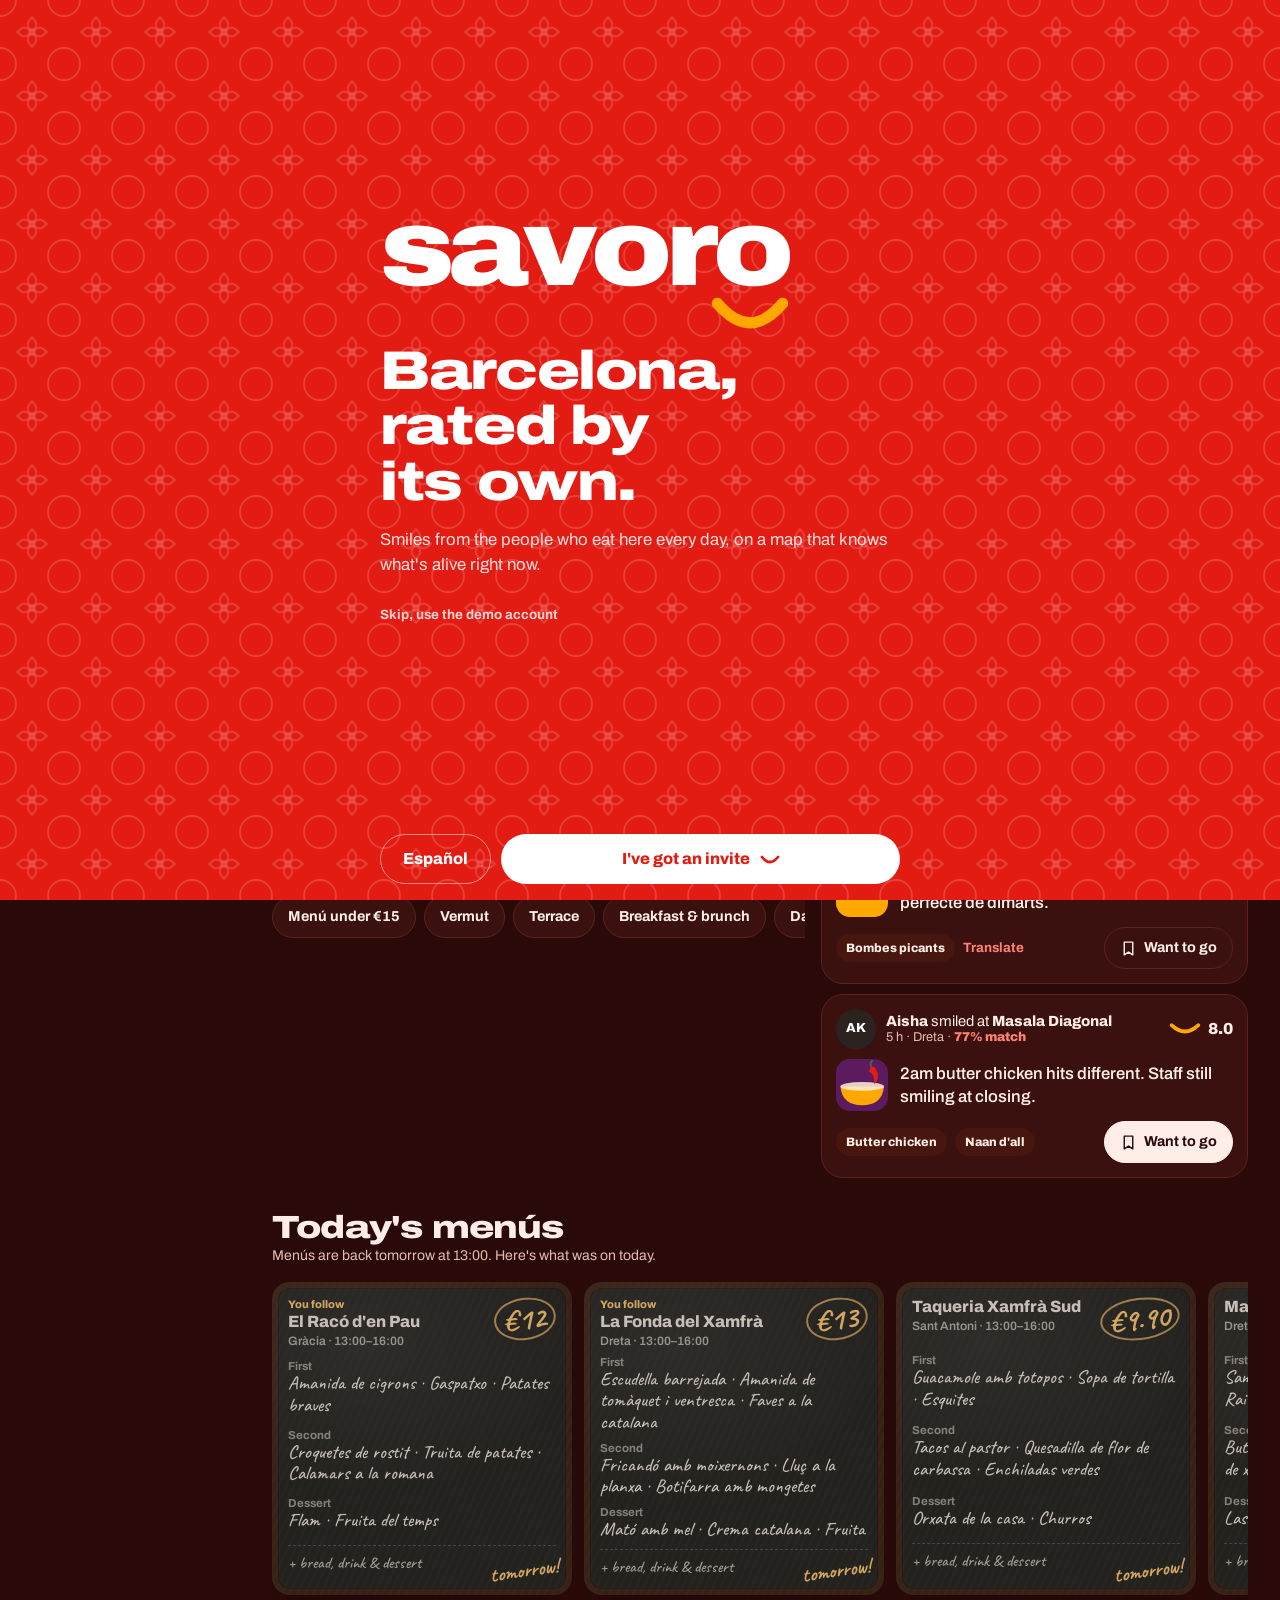
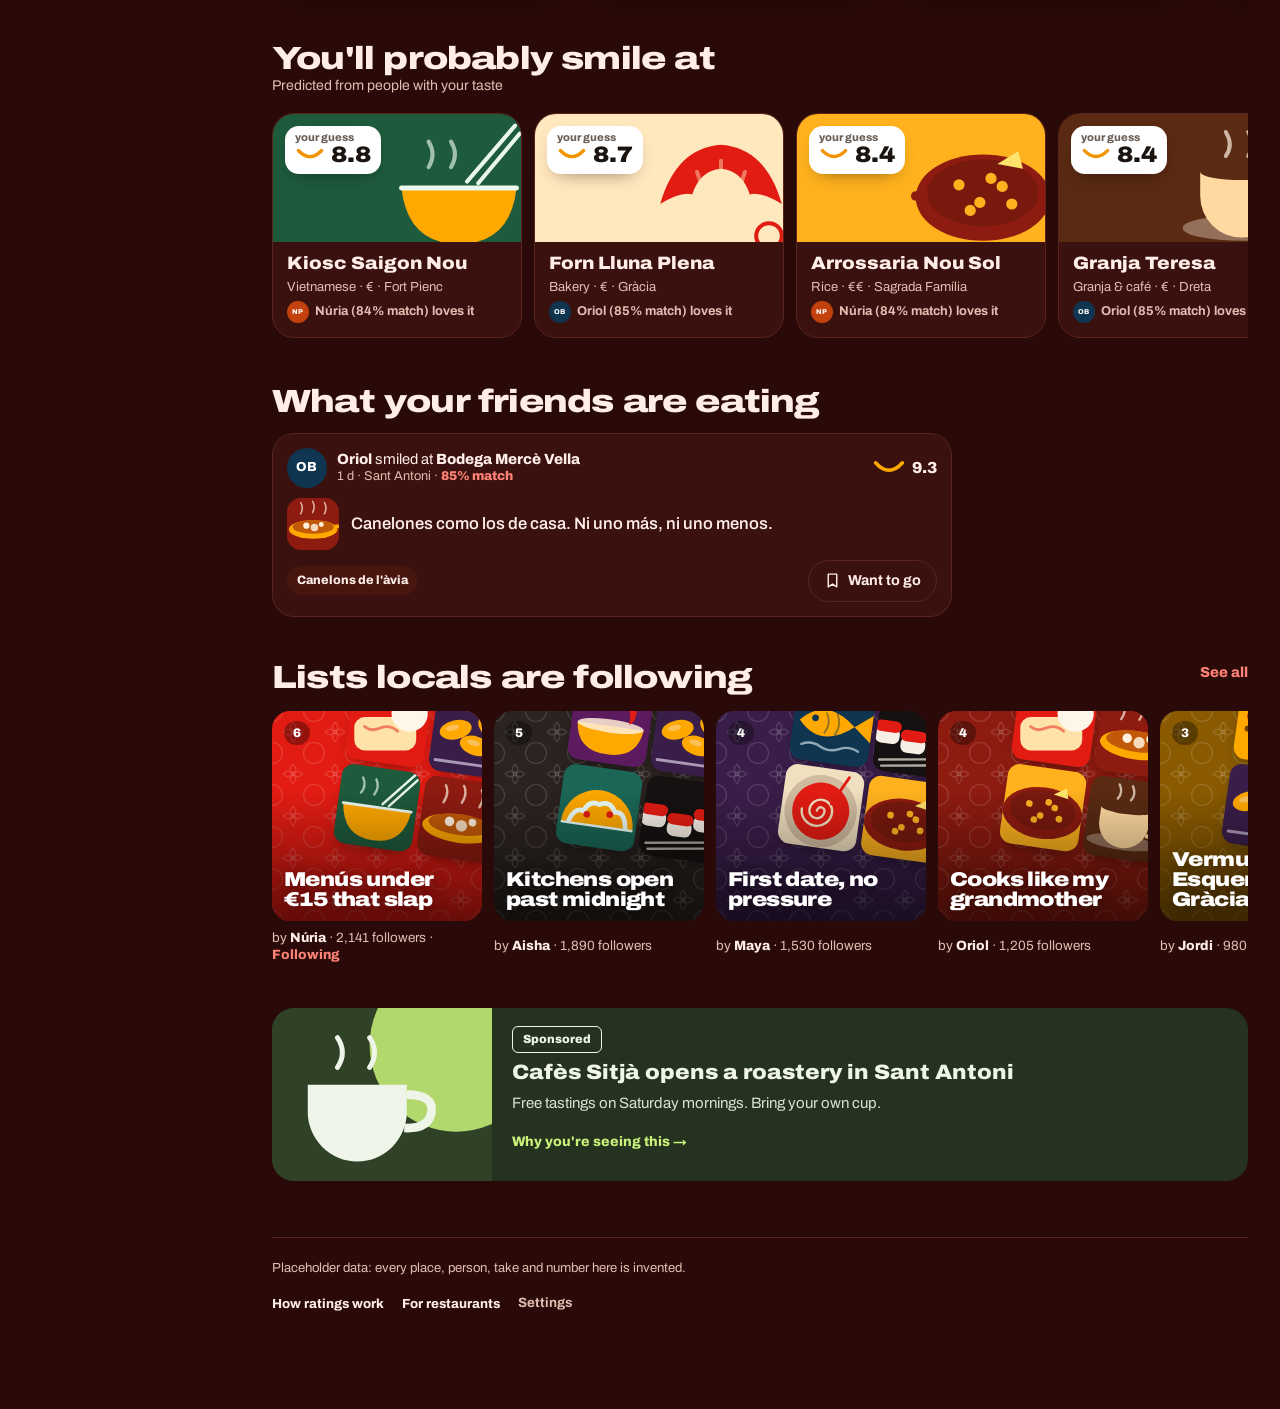
==== index.html @ e314a6e7 "Rename Index.html to index.html" ====
<!DOCTYPE html>
<html lang="en" data-mood="day">
<head>
<meta charset="utf-8">
<meta name="viewport" content="width=device-width, initial-scale=1, viewport-fit=cover">
<meta name="theme-color" content="#E31C13">
<title>Savoro · Barcelona, rated by its own</title>
<link rel="preconnect" href="https://fonts.googleapis.com">
<link rel="preconnect" href="https://fonts.gstatic.com" crossorigin>
<link href="https://fonts.googleapis.com/css2?family=Archivo:wdth,wght@62..125,100..900&family=Caveat:wght@500;700&display=swap" rel="stylesheet">
<style>
/*
VOICE: a friend from the barri who knows where to eat right now. Short, warm, a bit cheeky, never corporate.
IDEA: the street itself: Cerdà's chamfered blocks, the panot pavement tile, the chalk menú board by the door.
PICTURE: the live block map of Eixample and Gràcia, warm where it is alive right now, a smile on every open kitchen.
COLOUR and TYPE: Savoro red fields, ink and white; amber only ever draws a smile. Archivo expanded for posters, Archivo for text, Caveat for chalk.
LAYOUT: phone-first app shell with bottom tabs and a raised smile button; desktop gets a side rail and two columns.
*/
:root{
  --red:#E31C13;--red-d:#B8140D;--amber:#FFA800;--ink0:#1B1310;
  --disp:"Archivo","Arial Black","Helvetica Neue",system-ui,sans-serif;
  --body:"Archivo",system-ui,-apple-system,"Segoe UI",Roboto,sans-serif;
  --chalk:"Caveat","Chalkboard SE","Marker Felt","Segoe Print","Bradley Hand",cursive;
  --spring:cubic-bezier(.34,1.56,.64,1);--ease:cubic-bezier(.2,.8,.2,1);
  --r:22px;--rs:14px;
  --panot:url("data:image/svg+xml;utf8,<svg xmlns='http://www.w3.org/2000/svg' width='56' height='56' viewBox='0 0 56 56'><g fill='none' stroke='white' stroke-opacity='.16' stroke-width='1.6'><path d='M0 14A14 14 0 0 0 14 0M42 0a14 14 0 0 0 14 14M56 42a14 14 0 0 0-14 14M14 56A14 14 0 0 0 0 42'/><path d='M28 15c5 5 5 8 0 13c-5-5-5-8 0-13zM28 41c-5-5-5-8 0-13c5 5 5 8 0 13zM15 28c5-5 8-5 13 0c-5 5-8 5-13 0zM41 28c-5 5-8 5-13 0c5-5 8-5 13 0z'/><circle cx='28' cy='28' r='2.4'/></g></svg>");
}
[data-mood=day]{--bg:#FAF7F3;--surface:#FFFFFF;--soft:#F2ECE5;--ink:#1B1310;--muted:#6B5F57;--line:#E8DFD5;--cold:#E6DED3;--street:#FAF7F3;--sea:#DCE9EA;--smile:#F29400;--acc:#D01810;--hero:#E31C13;--onhero:#FFFFFF;--shadow:0 1px 0 rgba(40,20,10,.04),0 14px 34px -20px rgba(60,25,10,.35)}
[data-mood=dinner]{--bg:#2A0A08;--surface:#3A110E;--soft:#46160F;--ink:#FFEEE7;--muted:#E3BCB1;--line:#5A231D;--cold:#4B1D18;--street:#2A0A08;--sea:#2A1A1F;--smile:#FFA800;--acc:#FF8277;--hero:#E31C13;--onhero:#FFFFFF;--shadow:0 20px 44px -24px rgba(0,0,0,.75)}
[data-mood=late]{--bg:#110D0C;--surface:#1D1715;--soft:#271F1C;--ink:#F7EEE8;--muted:#B8A89E;--line:#332925;--cold:#2B2320;--street:#110D0C;--sea:#141819;--smile:#FFA800;--acc:#FF5A4E;--hero:#C3160E;--onhero:#FFFFFF;--shadow:0 20px 44px -24px rgba(0,0,0,.85)}
*,*::before,*::after{box-sizing:border-box;min-width:0}
html{-webkit-text-size-adjust:100%;scroll-padding-top:80px}
body{margin:0;background:var(--bg);color:var(--ink);font:16px/1.5 var(--body);-webkit-font-smoothing:antialiased;overflow-x:clip;transition:background-color .6s var(--ease),color .6s var(--ease)}
body.locked{overflow:hidden}
h1,h2,h3,h4,p,figure,blockquote{margin:0}
a{color:inherit;text-decoration:none}
button,input,textarea,select{font:inherit;color:inherit}
button{cursor:pointer;background:none;border:0;padding:0;text-align:inherit}
svg{display:block}
:focus{outline:none}
:focus-visible{outline:3px solid var(--acc);outline-offset:3px;border-radius:12px}
h1[tabindex="-1"]:focus{outline:none}
.sr{position:absolute;width:1px;height:1px;overflow:hidden;clip:rect(0 0 0 0);white-space:nowrap}
.x{font-family:var(--disp);font-stretch:125%;font-weight:850;letter-spacing:-.025em;line-height:1.02;text-wrap:balance}
.xc{font-family:var(--disp);font-stretch:75%;font-weight:800;letter-spacing:-.01em;line-height:1}
.muted{color:var(--muted)}
.small{font-size:.86rem}
.lab{font-size:.84rem;font-weight:700;color:var(--muted)}
.num{font-variant-numeric:tabular-nums;white-space:nowrap}

/* logo */
.logo{font-family:var(--disp);font-stretch:112%;font-weight:900;font-size:27px;letter-spacing:-.055em;color:var(--red);display:inline-flex;align-items:flex-end;line-height:1;padding-bottom:7px}
[data-mood=late] .logo,[data-mood=dinner] .logo{color:#FF3B2F}
.logo .o{position:relative;display:inline-block}
.logo .o svg{position:absolute;left:50%;bottom:-.26em;width:.74em;height:.32em;transform:translateX(-50%);overflow:visible}
.logo:hover .o svg{animation:grin .7s var(--spring)}
@keyframes grin{40%{transform:translateX(-50%) scaleY(1.8) scaleX(1.12)}}

/* shell */
.app{min-height:100vh}
.rail{display:none}
.top{position:sticky;top:0;z-index:30;display:flex;align-items:center;gap:8px;padding:calc(8px + env(safe-area-inset-top)) 16px 8px;background:color-mix(in srgb,var(--bg) 88%,transparent);backdrop-filter:blur(14px);-webkit-backdrop-filter:blur(14px);border-bottom:1px solid transparent;transition:border-color .3s}
.top.sc{border-bottom-color:var(--line)}
.top .logo{margin-right:auto}
.here{display:inline-flex;align-items:center;gap:6px;min-height:36px;padding:0 12px;border-radius:99px;background:var(--soft);font-size:.82rem;font-weight:700;white-space:nowrap}
.here i{width:7px;height:7px;border-radius:50%;background:#26B35A;box-shadow:0 0 0 3px rgba(38,179,90,.2)}
.ib{width:44px;height:44px;border-radius:50%;display:inline-flex;align-items:center;justify-content:center;flex:none;transition:transform .25s var(--spring),background .2s}
.ib:hover{background:var(--soft)}
.ib:active{transform:scale(.9)}
.ib svg{width:22px;height:22px}
.ib.solid{background:var(--surface);border:1px solid var(--line)}
main{padding:4px 16px 120px;max-width:1240px;margin:0 auto}
.view{transition:opacity .28s var(--ease),transform .28s var(--ease)}
.view.out{opacity:0;transform:translateY(-6px)}
.view.in{transition:none;opacity:0;transform:translateY(14px)}
.tabs{position:fixed;left:0;right:0;bottom:0;z-index:40;display:grid;grid-template-columns:repeat(5,1fr);background:var(--surface);border-top:1px solid var(--line);padding:4px 4px calc(4px + env(safe-area-inset-bottom));transition:background-color .6s}
.tabs a,.tabs button{min-height:56px;display:flex;flex-direction:column;align-items:center;justify-content:center;gap:2px;font-size:.7rem;font-weight:700;color:var(--muted);text-align:center}
.tabs svg{width:24px;height:24px}
.tabs .on{color:var(--ink)}
.tabs .on svg{color:var(--red)}
[data-mood=late] .tabs .on svg,[data-mood=dinner] .tabs .on svg{color:#FF3B2F}
.tabs .fab .bub{width:60px;height:60px;margin-top:-26px;border-radius:50%;background:var(--red);color:#fff;display:flex;align-items:center;justify-content:center;box-shadow:0 12px 26px -10px rgba(227,28,19,.7),0 0 0 5px var(--surface);transition:transform .3s var(--spring)}
.tabs .fab:active .bub{transform:scale(.9)}
.tabs .fab .bub svg{width:32px;height:32px;color:#fff}
@media (min-width:960px){
  .app{display:grid;grid-template-columns:240px minmax(0,1fr)}
  .rail{display:flex;flex-direction:column;gap:2px;position:sticky;top:0;height:100vh;padding:26px 16px 18px;border-right:1px solid var(--line)}
  .rail .logo{font-size:34px;margin:0 0 26px 10px}
  .rail .nv{display:flex;align-items:center;gap:12px;min-height:48px;padding:0 14px;border-radius:14px;font-weight:700;color:var(--muted);transition:background .2s,color .2s}
  .rail .nv svg{width:22px;height:22px}
  .rail .nv:hover{background:var(--soft);color:var(--ink)}
  .rail .nv.on{background:var(--ink);color:var(--bg)}
  .rail .btn{margin:16px 0 8px}
  .rail .foot2{margin-top:auto;display:grid;gap:2px}
  .tabs,.top .logo{display:none}
  .top{padding:14px 32px}
  .top .sbar{display:flex}
  main{padding:8px 32px 64px}
}
.sbar{display:none;flex:1;max-width:520px;align-items:center;gap:10px;min-height:46px;padding:0 16px;border-radius:99px;background:var(--surface);border:1.5px solid var(--line);color:var(--muted);font-weight:600;margin-right:auto}
.sbar:hover{border-color:var(--ink)}
.sbar svg{width:20px;height:20px;color:var(--ink)}
.sbar kbd{margin-left:auto;font:700 .72rem var(--body);border:1px solid var(--line);border-radius:6px;padding:1px 7px}

/* controls */
.btn{min-height:50px;padding:0 22px;border-radius:99px;background:var(--red);color:#fff;font-weight:800;display:inline-flex;align-items:center;justify-content:center;gap:10px;white-space:nowrap;transition:transform .25s var(--spring),box-shadow .25s,opacity .2s;box-shadow:0 10px 22px -14px rgba(227,28,19,.8)}
.btn:hover{transform:translateY(-2px)}
.btn:active{transform:scale(.96)}
.btn svg{width:20px;height:20px}
.btn .arc{width:20px;height:9px}
.btn.ink{background:var(--ink);color:var(--bg);box-shadow:none}
.btn.ghost{background:transparent;color:var(--ink);border:1.5px solid var(--line);box-shadow:none}
.btn.ghost:hover{border-color:var(--ink)}
.btn.white{background:#fff;color:var(--red);box-shadow:none}
.btn.sm{min-height:44px;padding:0 16px;font-size:.9rem}
.btn.wide{width:100%}
.btn[disabled]{opacity:.35;pointer-events:none}
.chips{display:flex;gap:8px;flex-wrap:wrap}
.chips.row{flex-wrap:nowrap;overflow-x:auto;scrollbar-width:none;margin:0 -16px;padding:2px 16px 6px;scroll-padding:0 16px}
.chips.row::-webkit-scrollbar{display:none}
.chip{flex:none;min-height:42px;padding:0 15px;border-radius:99px;border:1.5px solid var(--line);background:var(--surface);font-weight:700;font-size:.9rem;display:inline-flex;align-items:center;gap:7px;white-space:nowrap;transition:background .2s,color .2s,border-color .2s,transform .2s var(--spring)}
.chip:hover{border-color:var(--ink)}
.chip:active{transform:scale(.95)}
.chip[aria-pressed=true],.chip.on{background:var(--ink);color:var(--bg);border-color:var(--ink)}
.chip svg{width:17px;height:17px}
.chip .dot{width:8px;height:8px;border-radius:50%;background:var(--red)}
.seg{display:inline-flex;background:var(--soft);border-radius:99px;padding:3px;gap:2px;max-width:100%;overflow-x:auto;scrollbar-width:none}
.seg button,.seg a{min-height:40px;padding:0 14px;border-radius:99px;font-size:.86rem;font-weight:750;color:var(--muted);display:inline-flex;align-items:center;gap:6px;white-space:nowrap;transition:background .2s,color .2s}
.seg [aria-pressed=true],.seg [aria-current=page]{background:var(--surface);color:var(--ink);box-shadow:0 2px 8px -3px rgba(0,0,0,.3)}
.switch{display:inline-flex;align-items:center;gap:12px;min-height:44px;font-weight:700;font-size:.92rem;text-align:left}
.switch .tr{width:50px;height:30px;border-radius:99px;background:var(--cold);position:relative;flex:none;transition:background .3s}
.switch .tr::after{content:"";position:absolute;top:3px;left:3px;width:24px;height:24px;border-radius:50%;background:#fff;box-shadow:0 2px 6px rgba(0,0,0,.25);transition:transform .35s var(--spring)}
.switch[aria-checked=true] .tr{background:var(--red)}
.switch[aria-checked=true] .tr::after{transform:translateX(20px)}
.save{width:44px;height:44px;border-radius:50%;display:inline-flex;align-items:center;justify-content:center;flex:none;background:var(--soft);transition:transform .3s var(--spring),background .2s,color .2s;position:relative;z-index:2}
.save svg{width:20px;height:20px}
.save[aria-pressed=true]{background:var(--red);color:#fff}
.save[aria-pressed=true] svg path{fill:currentColor}
.save:active{transform:scale(.85)}
.follow{min-height:40px;padding:0 16px;border-radius:99px;background:var(--ink);color:var(--bg);font-weight:800;font-size:.86rem;white-space:nowrap;transition:transform .25s var(--spring),background .2s,color .2s;position:relative;z-index:2;flex:none}
.follow[aria-pressed=true]{background:transparent;color:var(--ink);box-shadow:inset 0 0 0 1.5px var(--line)}
.follow:active{transform:scale(.94)}
.av{width:34px;height:34px;border-radius:50%;display:inline-flex;align-items:center;justify-content:center;color:#fff;font-size:.76rem;font-weight:800;flex:none;letter-spacing:.02em}
.avs{display:inline-flex}
.avs .av{width:26px;height:26px;font-size:.6rem;margin-left:-8px;box-shadow:0 0 0 2px var(--surface)}
.avs .av:first-child{margin-left:0}
.tag{display:inline-flex;align-items:center;gap:6px;font-size:.76rem;font-weight:800;padding:5px 10px;border-radius:99px;background:var(--soft);white-space:nowrap}
.tag.open::before{content:"";width:7px;height:7px;border-radius:50%;background:#26B35A}
.tag.warn{background:#FFE4D6;color:#8A2208}
.tag.loc{background:#1B1310;color:#FFD27A}
.tag.split{background:#EDE4FF;color:#3E2479}
.tag.new{background:#DFF3E6;color:#155C32}
[data-mood=dinner] .tag.warn,[data-mood=late] .tag.warn{background:#5A1F10;color:#FFC9AE}
[data-mood=dinner] .tag.split,[data-mood=late] .tag.split{background:#2F2347;color:#D9CCFF}
[data-mood=dinner] .tag.new,[data-mood=late] .tag.new{background:#14361F;color:#A8E6BE}
[data-mood=dinner] .tag.loc,[data-mood=late] .tag.loc{background:#FFD27A;color:#1B1310}
.paid{display:inline-flex;align-items:center;gap:7px;font-size:.74rem;font-weight:850;padding:4px 10px;border-radius:6px;border:1.5px solid currentColor;white-space:nowrap}
.paid i{width:7px;height:7px;border-radius:50%;background:var(--amber)}

/* sections */
.sh{display:flex;align-items:flex-end;justify-content:space-between;gap:12px;margin:34px 0 14px}
.sh h2{font-size:clamp(1.45rem,5vw,2rem)}
.sh>h2,.sh>div{flex:1 1 0}
.sh a,.sh button{font-weight:800;font-size:.9rem;color:var(--acc);min-height:44px;display:inline-flex;align-items:center;white-space:nowrap}
.sh p{font-size:.88rem;color:var(--muted)}
.strip{display:grid;grid-auto-flow:column;grid-auto-columns:min(78%,300px);gap:12px;overflow-x:auto;scroll-snap-type:x mandatory;margin:0 -16px;padding:2px 16px 14px;scrollbar-width:none;scroll-padding:0 16px}
.strip::-webkit-scrollbar{display:none}
.strip>*{scroll-snap-align:start}
@media (min-width:960px){.strip{margin:0;padding:2px 0 14px}.chips.row{margin:0;padding:2px 0 6px}}
.card{background:var(--surface);border:1px solid var(--line);border-radius:var(--r);transition:background-color .6s,border-color .6s}

/* home */
.hello{padding:14px 0 14px;display:grid;gap:8px}
.hello .greet{font-size:.95rem;font-weight:700;color:var(--muted);display:flex;align-items:center;gap:8px}
.hello h1{font-size:clamp(2.1rem,9.5vw,3.3rem)}
.hello h1 button{color:inherit;text-align:left;display:inline}
.hello h1 .q{color:var(--red)}
[data-mood=dinner] .hello h1 .q,[data-mood=late] .hello h1 .q{color:#FF4A3D}
.homegrid{display:grid;gap:16px}
@media (min-width:960px){.homegrid{grid-template-columns:minmax(0,1.25fr) minmax(0,1fr);align-items:start}.homegrid .rightcol{position:sticky;top:90px}}
.livemap{position:relative;border-radius:26px;overflow:hidden;background:var(--sea);border:1px solid var(--line)}
.livemap .citymap{width:100%;height:auto}
.livemap .ov{position:absolute;left:12px;right:12px;top:12px;display:flex;justify-content:space-between;align-items:flex-start;gap:8px;pointer-events:none}
.livemap .ov>*{pointer-events:auto}
.pill{display:inline-flex;align-items:center;gap:8px;min-height:36px;padding:0 12px;border-radius:99px;background:color-mix(in srgb,var(--surface) 92%,transparent);backdrop-filter:blur(8px);-webkit-backdrop-filter:blur(8px);font-size:.82rem;font-weight:800;box-shadow:var(--shadow);white-space:nowrap}
.pill .live{width:8px;height:8px;border-radius:50%;background:#26B35A;animation:blink 1.6s infinite}
@keyframes blink{50%{opacity:.25}}
.livemap .legend{position:absolute;left:12px;right:12px;bottom:12px;display:flex;align-items:center;gap:8px;font-size:.76rem;font-weight:700;padding:8px 12px;border-radius:14px;background:color-mix(in srgb,var(--surface) 92%,transparent);backdrop-filter:blur(8px);-webkit-backdrop-filter:blur(8px)}
.legend .ramp{flex:1;height:8px;border-radius:9px;max-width:140px}
.legend .s2{margin-left:auto;display:inline-flex;align-items:center;gap:6px}
.citymap{touch-action:manipulation}
.citymap .blk{cursor:pointer}
.citymap .blk polygon{transform-box:fill-box;transform-origin:center;transition:transform .35s var(--spring),fill .6s,opacity .4s;stroke:var(--street);stroke-width:2.5}
.citymap .blk:hover polygon{transform:scale(1.08)}
.citymap .blk:focus-visible polygon{stroke:var(--acc);stroke-width:6}
.citymap .blk.dim polygon{opacity:.35}
.citymap .blk.sel polygon{stroke:var(--ink);stroke-width:6}
.citymap .blk.ghost polygon{opacity:.55}
.citymap .avenue{stroke:var(--street);fill:none;pointer-events:none;stroke-linecap:round;transition:stroke .6s}
.citymap .sea{fill:var(--sea)}
.citymap .mlabel{font:800 13px var(--body);fill:var(--muted);pointer-events:none;paint-order:stroke;stroke:var(--street);stroke-width:5px}
.citymap .blabel{paint-order:stroke;stroke:var(--sea);stroke-width:8px;stroke-linejoin:round;font:900 44px var(--disp);font-stretch:125%;letter-spacing:-.03em;fill:var(--ink);opacity:.9;pointer-events:none}
.citymap .slabel{font:700 italic 22px var(--body);fill:var(--muted);opacity:.7;pointer-events:none}
.citymap .bsmile{fill:none;stroke:#1B1310;stroke-width:5;stroke-linecap:round;pointer-events:none}
.citymap .glow{fill:none;stroke:#FFA800;stroke-width:3;pointer-events:none;transform-box:fill-box;transform-origin:center;animation:breathe 3s ease-in-out infinite}
@keyframes breathe{0%,100%{opacity:0;transform:scale(1)}50%{opacity:.85;transform:scale(1.16)}}
.feed{display:grid;gap:10px}
.post{position:relative;padding:14px;display:grid;gap:10px}
.post .hd{display:flex;align-items:center;gap:10px}
.post .hd .who{flex:1;line-height:1.25;font-size:.92rem}
.post .hd .who b{font-weight:800}
.post .hd .who small{display:block;color:var(--muted);font-size:.8rem}
.post .sm{display:flex;align-items:center;gap:6px;font-weight:850;white-space:nowrap}
.post .body{display:flex;gap:12px;align-items:center}
.post .body>a,.post .hd>a,.predict .pn,.code span,.here,.top .ib,.mini .pos{flex:none}
.post .take{font-size:1.04rem;line-height:1.4;font-weight:550}
.post .acts{display:flex;align-items:center;gap:8px;flex-wrap:wrap}
.post .acts .sp{margin-left:auto}
.cl{position:absolute;inset:0;z-index:1;border-radius:inherit}
.sw{width:52px;height:52px;border-radius:14px;flex:none;overflow:hidden;position:relative;display:block}
.sw svg{position:absolute;inset:-10%;width:120%;height:120%}
.sw.lg{width:64px;height:64px;border-radius:16px}

/* chalk board */
.board{position:relative;border-radius:18px;padding:16px 16px 18px;background:#232A27;color:#F4F1EA;box-shadow:inset 0 0 0 6px #3B2A1E,inset 0 0 0 7px #2A1D14,0 16px 30px -18px rgba(0,0,0,.6);display:grid;gap:8px;min-height:250px;overflow:hidden}
.board::before{content:"";position:absolute;inset:0;background:radial-gradient(120% 80% at 30% 20%,rgba(255,255,255,.06),transparent 60%),repeating-linear-gradient(115deg,rgba(255,255,255,.015) 0 2px,transparent 2px 7px);pointer-events:none}
.board>*{position:relative}
.board>.cl{position:absolute;inset:0;z-index:3;border-radius:18px}
.board>.cl:focus-visible{outline-offset:-4px}
.board:not(.bigboard){cursor:pointer;transition:transform .3s var(--spring)}
.board:not(.bigboard):hover{transform:translateY(-3px) rotate(-.4deg)}
.board .bt{display:flex;justify-content:space-between;align-items:flex-start;gap:8px}
.board .bn{font-family:var(--disp);font-stretch:100%;font-weight:800;font-size:1.02rem;line-height:1.15}
.board .bn small{display:block;font:600 .76rem var(--body);opacity:.7;margin-top:2px}
.board .pr{font:700 1.9rem/1 var(--chalk);color:#FFD27A;transform:rotate(-6deg);white-space:nowrap;padding:4px 8px;border:2px solid rgba(255,210,122,.7);border-radius:50% 46% 52% 48%}
.board .course{font:500 1.18rem/1.15 var(--chalk)}
.board .course b{font:700 .72rem var(--body);opacity:.6;display:block;margin-bottom:1px}
.board .incl{font:500 1.02rem var(--chalk);opacity:.8;border-top:1px dashed rgba(255,255,255,.25);padding-top:6px}
.board.off{opacity:.78}
.board .tmrw{position:absolute;right:14px;bottom:12px;font:700 1.25rem var(--chalk);color:#FFD27A;transform:rotate(-8deg)}
.bigboard{min-height:0}
.foryou{position:relative;display:grid;grid-template-rows:auto 1fr;overflow:hidden}
.foryou .art{height:128px;background:var(--c1);position:relative;overflow:hidden}
.foryou .art>svg{position:absolute;right:-18px;bottom:-26px;width:160px;height:160px;transition:transform .5s var(--spring)}
.foryou:hover .art>svg{transform:rotate(-8deg) scale(1.05)}
.foryou .art .pred{position:absolute;left:12px;top:12px;background:#fff;color:#1B1310;border-radius:14px;padding:6px 10px 7px;display:grid;line-height:1.05;box-shadow:0 8px 18px -10px rgba(0,0,0,.5)}
.foryou .art .pred small{font-size:.68rem;font-weight:800;color:#6B5F57}
.foryou .art .pred b{font-family:var(--disp);font-stretch:110%;font-size:1.4rem;font-weight:900;display:flex;align-items:center;gap:6px}
.foryou .tb{padding:12px 14px 14px;display:grid;gap:4px;align-content:start}
.foryou .tb b{font-family:var(--disp);font-stretch:110%;font-weight:850;font-size:1.12rem;line-height:1.1}
.foryou .tb small{color:var(--muted);font-size:.82rem}
.why{display:flex;align-items:center;gap:6px;font-size:.8rem;font-weight:700;color:var(--muted)}
.pl{position:relative;display:grid;gap:8px}
.cover{aspect-ratio:1;border-radius:18px;overflow:hidden;position:relative;background:var(--lc);color:#fff;display:grid;align-content:end;padding:12px;isolation:isolate}
.cover::before{content:"";position:absolute;inset:0;background-image:var(--panot);background-size:42px;z-index:-1;opacity:.9}
.cover .mos{position:absolute;right:-12%;top:-10%;width:78%;aspect-ratio:1;display:grid;grid-template-columns:1fr 1fr;gap:5px;transform:rotate(8deg);z-index:-1}
.cover .mos span{border-radius:12px;overflow:hidden;position:relative;box-shadow:0 8px 16px -8px rgba(0,0,0,.5)}
.cover .mos svg{position:absolute;inset:-10%;width:120%;height:120%}
.cover::after{content:"";position:absolute;inset:38% 0 0;background:linear-gradient(transparent,rgba(0,0,0,.55));z-index:-1}
.cover b{font-family:var(--disp);font-stretch:118%;font-weight:900;font-size:1.25rem;line-height:1;letter-spacing:-.03em;text-shadow:0 2px 14px rgba(0,0,0,.35)}
.cover .cnt{position:absolute;left:12px;top:10px;font-weight:850;font-size:.78rem;background:rgba(0,0,0,.35);padding:3px 9px;border-radius:99px}
.pl .meta{font-size:.84rem;color:var(--muted);line-height:1.3}
.pl .meta b{color:var(--ink);font-weight:800}
.plgrid{display:grid;grid-template-columns:repeat(2,minmax(0,1fr));gap:14px}
@media (min-width:700px){.plgrid{grid-template-columns:repeat(3,minmax(0,1fr))}}
@media (min-width:1100px){.plgrid{grid-template-columns:repeat(4,minmax(0,1fr))}}
.newpl{aspect-ratio:1;border-radius:18px;border:2px dashed var(--line);display:grid;place-items:center;align-content:center;gap:8px;text-align:center;padding:12px;transition:border-color .2s,transform .3s var(--spring)}
.newpl:hover{border-color:var(--ink);transform:translateY(-2px)}
.newpl .plus{width:52px;height:52px;border-radius:50%;background:var(--red);color:#fff;display:grid;place-items:center}
.newpl b{font-weight:850}
.banner{margin-top:30px;border-radius:var(--r);overflow:hidden;display:grid;background:#24321F;color:#EFF5E8;position:relative}
.banner .bb{padding:18px 20px;display:grid;gap:8px}
.banner h3{font-family:var(--disp);font-stretch:110%;font-weight:850;font-size:1.3rem;line-height:1.1}
.banner p{opacity:.9;font-size:.94rem}
.banner a{font-weight:800;color:#C9F27A;font-size:.86rem;min-height:40px;display:inline-flex;align-items:center}
.banner .art{min-height:120px;background:#2F4228;position:relative;overflow:hidden}
.banner .art svg{position:absolute;inset:0;width:100%;height:100%}
@media (min-width:700px){.banner{grid-template-columns:220px 1fr}}
.foot{margin-top:56px;padding:20px 0;border-top:1px solid var(--line);display:flex;flex-wrap:wrap;gap:4px 18px;align-items:center;font-size:.82rem;color:var(--muted)}
.foot a{min-height:44px;display:inline-flex;align-items:center;font-weight:750;color:var(--ink)}
.foot p{flex-basis:100%}

/* explore */
.exgrid{display:grid;gap:14px}
@media (min-width:960px){.exgrid{grid-template-columns:minmax(0,1fr) minmax(0,1.05fr);align-items:start}.exgrid .mapcol{position:sticky;top:90px}}
.exhead{display:grid;gap:12px;padding:10px 0 4px}
.exhead h1{font-size:clamp(2rem,8vw,3rem)}
.exmap{border-radius:24px;overflow:hidden;background:var(--sea);border:1px solid var(--line);position:relative}
.exmap .citymap{width:100%;height:auto;display:block}
@media (max-width:959px){.exmap .citymap{height:min(80vw,340px)}}
.exbar{display:flex;align-items:center;justify-content:space-between;gap:10px;flex-wrap:wrap}
.rows{display:grid;gap:10px}
.prow{position:relative;display:grid;grid-template-columns:auto 64px minmax(0,1fr);gap:12px;align-items:center;padding:12px;transition:transform .3s var(--spring),box-shadow .3s}
.prow:hover{transform:translateY(-2px);box-shadow:var(--shadow)}
.prow .rk{font-family:var(--disp);font-stretch:75%;font-weight:850;font-size:1.9rem;width:1.3em;text-align:center;color:var(--muted);line-height:1}
.prow h3{font-family:var(--disp);font-stretch:108%;font-weight:850;font-size:1.1rem;line-height:1.12}
.prow .mt{font-size:.82rem;color:var(--muted);font-weight:600;margin-top:2px}
.prow .ln{display:flex;align-items:center;gap:8px;flex-wrap:wrap;margin-top:7px}
.prow .sc{display:inline-flex;align-items:center;gap:6px;font-weight:850}
.prow .sc small{font-weight:650;color:var(--muted)}
.prow .tl{display:flex;gap:6px;flex-wrap:wrap;margin-top:7px}
.prow .save{position:absolute;right:10px;top:10px}
.prow .bodyc{padding-right:44px}
.prow.feat{border:2px solid var(--amber);background:color-mix(in srgb,var(--amber) 6%,var(--surface))}
.prow.feat .rk{font-size:0;width:1.3em}
.prow .paid{margin-bottom:6px}
.fnote{grid-column:1/-1;font-size:.78rem;color:var(--muted);border-top:1px dashed var(--line);padding-top:8px}
.empty{display:grid;justify-items:center;text-align:center;gap:10px;padding:36px 18px;border:2px dashed var(--line);border-radius:var(--r)}
.empty b{font-family:var(--disp);font-stretch:110%;font-weight:850;font-size:1.3rem}
.empty p{color:var(--muted);max-width:36ch}

/* restaurant */
.rhero{position:relative;margin:0 -16px;padding:calc(10px + env(safe-area-inset-top)) 16px 22px;background:var(--c1);color:var(--fg);overflow:hidden;display:grid;gap:12px;min-height:330px;align-content:space-between;isolation:isolate}
@media (min-width:960px){.rhero{margin:8px 0 0;border-radius:28px;padding:22px 28px 28px;min-height:360px}}
.rhero .big{position:absolute;right:-70px;top:-10px;width:min(80vw,420px);height:auto;z-index:-1;transition:transform 1s var(--ease)}
.rhero:hover .big{transform:rotate(-4deg)}
@media (max-width:600px){.rhero .big{opacity:.5}}
.rhero .nav{display:flex;gap:8px;align-items:center}
.rhero .nav .ib{background:rgba(0,0,0,.22);color:inherit}
.rhero .nav .ib:hover{background:rgba(0,0,0,.35)}
.rhero .nav .save{background:rgba(0,0,0,.22);color:inherit}
.rhero .nav .save[aria-pressed=true]{background:var(--fg);color:var(--c1)}
.rhero .nav .sp{margin-left:auto}
.rhero h1{font-size:clamp(2.3rem,10.5vw,4.4rem);max-width:13ch}
.rhero .mt{font-weight:700;font-size:.95rem;opacity:.95;display:flex;flex-wrap:wrap;gap:4px 10px}
.rhero .mt span{white-space:nowrap}
.rhero .tl{display:flex;gap:6px;flex-wrap:wrap}
.rgrid{display:grid;gap:14px;margin-top:14px}
@media (min-width:960px){.rgrid{grid-template-columns:minmax(0,1.35fr) minmax(0,1fr);gap:18px;align-items:start}}
.col{display:grid;gap:14px;align-content:start}
.pad{padding:18px}
.pad h2{font-family:var(--disp);font-stretch:112%;font-weight:850;font-size:1.3rem;line-height:1.1;margin-bottom:12px}
.scorebox{display:grid;gap:14px}
.scorebox .top3{display:flex;align-items:flex-end;gap:14px;flex-wrap:wrap}
.scorebox .n{font-family:var(--disp);font-stretch:90%;font-weight:900;font-size:clamp(3.4rem,15vw,4.6rem);line-height:.85;letter-spacing:-.04em}
.scorebox .n small{font-size:1.1rem;color:var(--muted);font-weight:600;letter-spacing:0}
.scorebox .w{font-family:var(--disp);font-stretch:110%;font-weight:850;font-size:1.5rem;line-height:1}
.scorebox .w small{display:block;font:650 .84rem var(--body);color:var(--muted);margin-top:4px}
.curve{width:100%;height:auto}
.curve .ind{fill:none;stroke:var(--smile);stroke-width:2;opacity:.18}
.curve .avg{fill:none;stroke:var(--smile);stroke-width:13;stroke-linecap:round;stroke-dasharray:640;stroke-dashoffset:640;animation:draw 1.1s .1s var(--ease) forwards}
@keyframes draw{to{stroke-dashoffset:0}}
.hist{display:grid;grid-template-columns:repeat(5,1fr);gap:6px;align-items:end;height:84px}
.hist div{display:grid;justify-items:center;gap:4px;height:100%;align-content:end;font-size:.68rem;color:var(--muted);font-weight:700;text-align:center}
.hist span{width:100%;border-radius:8px 8px 3px 3px;background:var(--smile);transform-origin:bottom;animation:rise .8s var(--spring) both}
@keyframes rise{from{transform:scaleY(0)}}
.compare{display:grid;gap:8px}
.cmp{display:grid;grid-template-columns:92px minmax(0,1fr) auto;align-items:center;gap:10px;font-size:.88rem;font-weight:700}
.cmp .bar{height:10px;border-radius:9px;background:var(--soft);overflow:hidden}
.cmp .bar i{display:block;height:100%;border-radius:9px;background:var(--smile);transform-origin:left;animation:grow .9s var(--spring) both}
.cmp.vis .bar i{background:var(--muted)}
@keyframes grow{from{transform:scaleX(0)}}
.verdict{display:flex;gap:12px;align-items:flex-start;padding:12px 14px;border-radius:16px;background:var(--soft);font-size:.92rem}
.verdict svg{width:40px;height:18px;flex:none;margin-top:3px}
.verdict b{font-weight:850}
.predict{display:flex;align-items:center;gap:14px;padding:14px;border-radius:18px;background:var(--ink);color:var(--bg)}
.predict .pn{font-family:var(--disp);font-stretch:95%;font-weight:900;font-size:2.4rem;line-height:.9;white-space:nowrap}
.predict p{font-size:.88rem;opacity:.85;line-height:1.35}
.predict b{opacity:1}
.ctas{display:grid;grid-template-columns:1fr auto;gap:10px}
.takes{display:grid;gap:10px}
.tk{padding:14px;border-radius:16px;background:var(--soft);display:grid;gap:8px}
.tk p{font-size:1.02rem;line-height:1.42;font-weight:550}
.tk .by{display:flex;align-items:center;gap:8px;font-size:.82rem;font-weight:700;color:var(--muted);flex-wrap:wrap}
.tk .by .lg{font-size:.7rem;font-weight:850;border:1px solid var(--line);border-radius:6px;padding:1px 6px}
.tk .tr{margin-left:auto;font-weight:850;color:var(--acc);min-height:36px}
.orders{display:grid;gap:10px}
.ord{display:grid;grid-template-columns:minmax(0,1fr) auto;gap:4px 10px;align-items:center}
.ord b{font-weight:750}
.ord small{color:var(--muted);font-weight:700;white-space:nowrap}
.ord .bar{grid-column:1/-1;height:8px;border-radius:9px;background:var(--soft);overflow:hidden}
.ord .bar i{display:block;height:100%;border-radius:9px;background:var(--smile);transform-origin:left;animation:grow .9s var(--spring) both}
.hours{width:100%;border-collapse:collapse;font-size:.92rem}
.hours td{padding:8px 0;border-bottom:1px solid var(--line)}
.hours td:last-child{text-align:right;font-variant-numeric:tabular-nums;white-space:nowrap}
.hours tr.td td{font-weight:850}
.hours tr.td td:first-child::before{content:"";display:inline-block;width:8px;height:8px;border-radius:50%;background:var(--red);margin-right:8px;vertical-align:middle}
.minimap{border-radius:16px;overflow:hidden;background:var(--sea);margin:10px 0 12px}
.friendsbeen{display:flex;flex-wrap:wrap;gap:8px}
.fb{display:inline-flex;align-items:center;gap:8px;padding:5px 12px 5px 5px;border-radius:99px;background:var(--soft);font-size:.84rem;font-weight:800;position:relative}
.mini{position:relative;display:flex;align-items:center;gap:12px;padding:10px;border-radius:16px;min-height:60px;transition:background .2s;width:100%;text-align:left}
.mini:hover{background:var(--soft)}
.mini b{display:block;font-weight:800;line-height:1.2}
.mini small{color:var(--muted);font-size:.82rem}
.mini .end{margin-left:auto;display:flex;align-items:center;gap:6px;font-weight:850;flex:none}
.mini .sw{width:44px;height:44px;border-radius:12px}

/* lists page */
.lhero{display:grid;gap:16px;padding:12px 0 4px}
@media (min-width:700px){.lhero{grid-template-columns:240px minmax(0,1fr);align-items:end}}
.lhero .cover{max-width:280px;width:100%}
.lhero h1{font-size:clamp(2rem,8vw,3.2rem)}
.lhero .acts{display:flex;gap:8px;flex-wrap:wrap;align-items:center}
.callout{display:flex;gap:12px;align-items:center;flex-wrap:wrap;padding:14px 16px;border-radius:18px;background:var(--soft);margin:14px 0}
.callout p{flex:1;min-width:200px;font-size:.92rem}

/* passport */
.pcover{position:relative;margin:0 -16px;padding:18px 16px 22px;background:var(--hero);color:var(--onhero);overflow:hidden;display:grid;gap:16px;isolation:isolate}
.pcover::before{content:"";position:absolute;inset:0;background-image:var(--panot);background-size:56px;z-index:-1}
@media (min-width:960px){.pcover{margin:8px 0 0;border-radius:28px;padding:26px 28px}}
.pcover .who{display:flex;gap:14px;align-items:center}
.pcover .who .av{width:68px;height:68px;font-size:1.4rem;background:#FFA800;color:#3A0A06;box-shadow:0 0 0 4px rgba(255,255,255,.35)}
.pcover h1{font-size:clamp(1.9rem,8vw,3rem)}
.pcover .badge{display:inline-flex;align-items:center;gap:6px;background:#1B1310;color:#FFD27A;font-size:.78rem;font-weight:850;padding:4px 10px;border-radius:99px;margin-top:6px}
.pcover .gear{position:absolute;right:12px;top:12px;background:rgba(0,0,0,.2);color:#fff}
.stats{display:grid;grid-template-columns:repeat(4,minmax(0,1fr));gap:10px}
.stats div{display:grid}
.stats b{font-family:var(--disp);font-stretch:90%;font-weight:900;font-size:clamp(1.6rem,7vw,2.3rem);line-height:1}
.stats span{font-size:.74rem;font-weight:700;opacity:.9;line-height:1.2}
.pgrid{display:grid;gap:14px;margin-top:14px}
@media (min-width:960px){.pgrid{grid-template-columns:minmax(0,1.2fr) minmax(0,1fr);align-items:start}}
.stamps{display:grid;grid-template-columns:repeat(auto-fill,minmax(96px,1fr));gap:10px}
.stamp{aspect-ratio:1;display:grid;place-items:center;text-align:center;position:relative;transform:rotate(var(--rot));transition:transform .35s var(--spring)}
.stamp:hover{transform:rotate(0) scale(1.05)}
.stamp svg{position:absolute;inset:0;width:100%;height:100%}
.stamp .st{position:relative;display:grid;gap:1px;padding:0 10px}
.stamp b{font-family:var(--disp);font-stretch:100%;font-weight:850;font-size:.86rem;line-height:1.05}
.stamp small{font-size:.62rem;font-weight:800}
.stamp.off{color:var(--muted)}
.stamp.on{color:var(--acc)}
.stamp.fresh{animation:thunk .6s var(--spring)}
@keyframes thunk{from{transform:rotate(var(--rot)) scale(1.7);opacity:0}}
.rank{display:grid;gap:2px;counter-reset:r}
.rank .mini{padding:8px 6px}
.rank .pos{font-family:var(--disp);font-stretch:75%;font-weight:850;font-size:1.3rem;width:1.6em;text-align:center;color:var(--muted);flex:none}
.taste{display:grid;gap:9px}
.taste .cmp{grid-template-columns:110px minmax(0,1fr) auto}
.invite{display:grid;gap:12px;padding:18px;border-radius:var(--r);background:var(--ink);color:var(--bg);position:relative;overflow:hidden}
.invite h3{font-family:var(--disp);font-stretch:112%;font-weight:850;font-size:1.3rem;line-height:1.1}
.invite p{opacity:.85;font-size:.92rem}
.code{display:flex;align-items:center;gap:10px;flex-wrap:wrap}
.code span{font-family:var(--disp);font-stretch:125%;font-weight:900;font-size:1.5rem;letter-spacing:.04em;padding:8px 14px;border-radius:12px;border:2px dashed currentColor}
.slots3{display:flex;gap:6px}
.slots3 i{width:28px;height:12px;border-radius:9px;background:#FFA800}
.slots3 i.used{background:rgba(255,255,255,.2)}
.people{display:grid;gap:4px}
.person{position:relative;display:flex;align-items:center;gap:12px;padding:10px;border-radius:16px}
.person:hover{background:var(--soft)}
.person .av{width:44px;height:44px;font-size:.9rem}
.person .pi{flex:1;line-height:1.25}
.person .pi b{display:block;font-weight:800}
.person .pi small{color:var(--muted);font-size:.8rem}
.match{display:inline-flex;align-items:center;gap:4px;font-weight:850;font-size:.8rem;color:var(--acc);white-space:nowrap}
.ucover{position:relative;margin:0 -16px;padding:18px 16px 22px;background:var(--pc);color:#fff;display:grid;gap:14px;overflow:hidden;isolation:isolate}
.ucover::before{content:"";position:absolute;inset:0;background-image:var(--panot);background-size:56px;z-index:-1}
@media (min-width:960px){.ucover{margin:8px 0 0;border-radius:28px;padding:26px 28px}}
.ucover h1{font-size:clamp(1.9rem,8vw,3rem)}
.ucover .who{display:flex;gap:14px;align-items:center}
.ucover .who .av{box-shadow:0 0 0 4px rgba(255,255,255,.35)}
.ustats{display:grid;grid-template-columns:1.4fr 1fr 1fr;gap:12px;max-width:520px}
.ustats>div{display:grid;align-content:start;gap:2px}
.ustats b{font-family:var(--disp);font-stretch:90%;font-weight:900;font-size:clamp(1.6rem,7vw,2.2rem);line-height:1}
.ustats span{font-size:.76rem;font-weight:750;opacity:.9}
.ustats .um b{color:#FFD27A}
.mbar{display:block;height:6px;border-radius:9px;background:rgba(255,255,255,.25);overflow:hidden;margin-top:4px}
.mbar i{display:block;height:100%;border-radius:9px;background:#FFA800;transform-origin:left;animation:grow 1s .2s var(--spring) both}
.ucover .follow{background:#fff;color:#1B1310;justify-self:start}
.ucover .follow[aria-pressed=true]{background:transparent;color:#fff;box-shadow:inset 0 0 0 1.5px rgba(255,255,255,.7)}
.vs{display:grid;gap:8px}
.vsr{display:grid;grid-template-columns:minmax(0,1fr) auto auto;gap:10px;align-items:center;padding:10px 12px;border-radius:14px;background:var(--soft);font-size:.9rem}
.vsr b{font-weight:800}
.vsr .v{display:grid;justify-items:center;font-weight:850;font-size:.86rem;line-height:1.1;min-width:44px}
.vsr .v small{font-size:.66rem;color:var(--muted);font-weight:700}

/* how / biz */
.page{max-width:820px}
.page h1{font-size:clamp(2.1rem,8vw,3.4rem);margin:14px 0 10px}
.page .lede{font-size:1.08rem;color:var(--muted);max-width:60ch}
.steps{display:grid;gap:12px;margin-top:22px}
.step{display:grid;gap:12px;padding:18px}
@media (min-width:760px){.step{grid-template-columns:minmax(0,1fr) 260px;align-items:center}}
.step h2{font-family:var(--disp);font-stretch:112%;font-weight:850;font-size:1.25rem;margin-bottom:6px;line-height:1.1}
.step p{color:var(--muted)}
.formula{font:600 .86rem ui-monospace,Menlo,monospace;background:var(--soft);padding:10px 12px;border-radius:10px;margin-top:10px;overflow-wrap:anywhere}
.price{display:grid;gap:12px;padding:22px;border-radius:var(--r);background:var(--hero);color:#fff;position:relative;overflow:hidden;isolation:isolate}
.price::before{content:"";position:absolute;inset:0;background-image:var(--panot);background-size:56px;z-index:-1}
.price .amt{font-family:var(--disp);font-stretch:90%;font-weight:900;font-size:4rem;line-height:.9}
.price .amt small{font:700 1rem var(--body)}
.price ul{margin:0;padding:0;list-style:none;display:grid;gap:8px}
.price li{display:flex;gap:10px;align-items:flex-start}
.price li svg{width:20px;height:9px;flex:none;margin-top:8px}
.kpis{display:grid;grid-template-columns:repeat(2,minmax(0,1fr));gap:10px}
@media (min-width:700px){.kpis{grid-template-columns:repeat(4,minmax(0,1fr))}}
.kpi{padding:12px;border-radius:14px;background:var(--soft)}
.kpi small{display:block;font-size:.76rem;font-weight:750;color:var(--muted)}
.kpi b{font-family:var(--disp);font-stretch:90%;font-weight:900;font-size:1.8rem;line-height:1.1}
.kpi em{font-style:normal;font-size:.78rem;font-weight:800;color:var(--acc)}
.faq{display:grid;gap:8px}
.faq details{padding:0 16px;border-radius:16px;background:var(--surface);border:1px solid var(--line)}
.faq summary{min-height:58px;display:flex;align-items:center;justify-content:space-between;gap:12px;font-weight:800;cursor:pointer;list-style:none}
.faq summary::-webkit-details-marker{display:none}
.faq summary svg{width:22px;height:10px;flex:none;transition:transform .35s var(--spring)}
.faq details[open] summary svg{transform:scaleY(-1)}
.faq details p{padding:0 0 16px;color:var(--muted)}
.two{display:grid;gap:14px}
@media (min-width:760px){.two{grid-template-columns:repeat(2,minmax(0,1fr))}}

/* overlays */
.ov{position:fixed;inset:0;z-index:100;background:var(--bg);display:grid;grid-template-rows:auto minmax(0,1fr) auto;opacity:0;transform:translateY(22px);transition:opacity .28s var(--ease),transform .4s var(--spring),background-color .6s}
.ov.on{opacity:1;transform:none}
.ov[hidden]{display:none}
#search{grid-template-rows:auto auto minmax(0,1fr)}
.ohead{display:flex;align-items:center;gap:10px;padding:calc(10px + env(safe-area-inset-top)) 14px 10px;max-width:760px;width:100%;margin:0 auto}
.sbox{flex:1;display:flex;align-items:center;gap:10px;min-height:52px;padding:0 16px;border-radius:99px;border:2px solid var(--ink);background:var(--surface)}
.sbox svg{width:20px;height:20px;flex:none}
.sbox input{flex:1;border:0;background:none;min-height:48px;font-size:16px;outline:none}
.sbox input::-webkit-search-cancel-button{display:none}
.sbox.soft{border-color:var(--line)}
.otabs{display:flex;gap:6px;overflow-x:auto;padding:0 14px 10px;max-width:760px;width:100%;margin:0 auto;scrollbar-width:none}
.otabs::-webkit-scrollbar{display:none}
.obody{overflow-y:auto;padding:4px 14px 40px;overscroll-behavior:contain}
.oin{max-width:760px;margin:0 auto;display:grid;gap:20px}
.grp{display:grid;gap:2px}
.grp h3{font-size:.84rem;font-weight:800;color:var(--muted);display:flex;justify-content:space-between;align-items:center;min-height:36px}
.grp h3 button{color:var(--acc);font-weight:800;min-height:40px}
mark{background:none;color:inherit;box-shadow:inset 0 -.45em 0 rgba(255,168,0,.45)}
.sic{width:44px;height:44px;border-radius:12px;flex:none;display:grid;place-items:center;background:var(--soft)}
.sic svg{width:20px;height:20px}

/* rate */
.rate::before{content:"";position:absolute;inset:0;pointer-events:none;background:radial-gradient(70% 50% at 50% 55%,rgba(255,168,0,.32),transparent 70%);opacity:calc(.1 + var(--v,0)*1.1);transition:opacity .2s}
.rhd{display:flex;align-items:center;gap:12px;padding:calc(10px + env(safe-area-inset-top)) 14px 8px;position:relative}
.prog{display:flex;gap:6px;flex:1;justify-content:center}
.prog svg{width:40px;height:15px}
.prog path{fill:none;stroke:var(--line);stroke-width:5;stroke-linecap:round;transition:stroke .3s}
.prog .done path{stroke:var(--smile)}
.prog .cur path{stroke:var(--ink)}
.rbd{overflow-y:auto;padding:8px 18px 18px;position:relative}
.rin{max-width:560px;margin:0 auto;display:grid;gap:16px}
.rin h2{font-size:clamp(2rem,8.5vw,3rem)}
.rin .sub{color:var(--muted);font-size:1.02rem}
.rin .ey{font-size:.9rem;font-weight:800;color:var(--muted);display:flex;align-items:center;gap:8px}
.picks{display:grid;gap:8px}
.pick{display:flex;align-items:center;gap:12px;padding:10px 12px;border-radius:18px;border:2px solid var(--line);background:var(--surface);text-align:left;min-height:66px;transition:border-color .2s,transform .2s var(--spring)}
.pick:hover{border-color:var(--muted)}
.pick[aria-checked=true]{border-color:var(--ink);transform:scale(1.01)}
.pick b{display:block;font-weight:800}
.pick small{color:var(--muted)}
.pick .tick{margin-left:auto;width:26px;height:26px;border-radius:50%;border:2px solid var(--line);flex:none;display:grid;place-items:center}
.pick[aria-checked=true] .tick{background:var(--ink);border-color:var(--ink);color:var(--bg)}
.pick .tick svg{width:14px;height:14px}
.stage{display:grid;justify-items:center;gap:6px;padding:6px 0}
.bigsmile{width:min(90vw,440px);height:auto;touch-action:none;cursor:grab;user-select:none;-webkit-user-select:none;overflow:visible}
.bigsmile:active{cursor:grabbing}
.bigsmile .track{fill:none;stroke:var(--line);stroke-width:3;stroke-dasharray:4 10;stroke-linecap:round}
.bigsmile .arc{fill:none;stroke:var(--smile);stroke-linecap:round;filter:drop-shadow(0 8px 18px rgba(255,168,0,.45))}
.bigsmile .knob{fill:var(--surface);stroke:var(--ink);stroke-width:3}
.vd{text-align:center}
.vd .w{font-family:var(--disp);font-stretch:118%;font-weight:900;font-size:clamp(2.2rem,9vw,3.2rem);line-height:1}
.vd .n{font-weight:850;color:var(--muted);margin-top:4px;font-variant-numeric:tabular-nums}
.hint{display:flex;gap:8px;align-items:center;justify-content:center;font-size:.85rem;color:var(--muted);font-weight:700}
.hint svg{width:16px;height:16px;animation:nudge 1.6s ease-in-out infinite}
@keyframes nudge{50%{transform:translateY(5px)}}
.duel{display:grid;grid-template-columns:1fr 1fr;gap:10px}
.dc{position:relative;border-radius:22px;overflow:hidden;min-height:210px;background:var(--c1);color:var(--fg);display:grid;align-content:end;padding:14px;text-align:left;transition:transform .3s var(--spring),box-shadow .3s;isolation:isolate}
.dc svg.m{position:absolute;right:-26px;top:-16px;width:150px;height:150px;z-index:-1;opacity:.9}
.dc b{font-family:var(--disp);font-stretch:108%;font-weight:900;font-size:1.15rem;line-height:1.05}
.dc small{font-weight:750;opacity:.9;font-size:.8rem}
.dc:hover{transform:translateY(-4px) rotate(-.6deg);box-shadow:var(--shadow)}
.dc:active{transform:scale(.97)}
.dc .yours{position:absolute;left:12px;top:12px;background:rgba(0,0,0,.35);color:#fff;font-size:.72rem;font-weight:850;padding:4px 9px;border-radius:99px}
.same{justify-self:center}
.takebox{width:100%;min-height:110px;padding:16px 18px;border-radius:20px;border:2px solid var(--line);background:var(--surface);font-size:1.25rem;line-height:1.35;font-weight:600;resize:none}
.takebox:focus{border-color:var(--ink);outline:none}
.counter{text-align:right;font-size:.8rem;color:var(--muted);font-variant-numeric:tabular-nums}
.rft{display:flex;gap:10px;justify-content:space-between;align-items:center;padding:12px 18px calc(12px + env(safe-area-inset-bottom));max-width:600px;width:100%;margin:0 auto;position:relative}
.rft .btn{flex:1;max-width:300px}


/* the win: a small, fast reward every single time you rate */
.win{display:grid;justify-items:center;text-align:center;gap:10px}
.rate.winning .rbd{display:grid;align-content:center}
.win h2{font-size:clamp(2rem,9vw,2.8rem)}
.burst{position:relative;width:220px;height:220px;display:grid;place-items:center}
.burst::before{content:"";position:absolute;width:132px;height:132px;border-radius:50%;border:3px solid #FFA800;opacity:0;animation:ringout .8s .22s ease-out both}
@keyframes ringout{0%{transform:scale(.9);opacity:.9}100%{transform:scale(1.75);opacity:0}}
.rays{position:absolute;inset:0;width:100%;height:100%;overflow:visible}
.ray{fill:none;stroke-width:6;stroke-linecap:round;transform-box:fill-box;transform-origin:center;opacity:0;animation:ray .95s cubic-bezier(.15,.8,.25,1) forwards}
.ray.dot{stroke:none}
@keyframes ray{0%{opacity:0;transform:translateY(-30px) scale(.3)}22%{opacity:1}100%{opacity:0;transform:translateY(var(--d)) scale(1.1)}}
.medal{width:132px;height:132px;border-radius:50%;background:var(--c1);color:var(--fg);display:grid;place-items:center;align-content:center;box-shadow:0 22px 40px -18px rgba(0,0,0,.55),inset 0 0 0 6px rgba(255,255,255,.16);animation:medal .7s var(--spring) both;position:relative}
@keyframes medal{0%{transform:scale(.35) rotate(-14deg);opacity:0}55%{transform:scale(1.13) rotate(3deg);opacity:1}100%{transform:none}}
.medal .ms{width:84px;height:39px;overflow:visible}
.medal .ms path{fill:none;stroke:#FFA800;stroke-width:9;stroke-linecap:round;stroke-dasharray:1;stroke-dashoffset:1;animation:dash .45s .25s var(--ease) forwards}
@keyframes dash{to{stroke-dashoffset:0}}
.medal .msn{font-family:var(--disp);font-stretch:90%;font-weight:900;font-size:1.7rem;line-height:1;margin-top:2px}
.odo{display:inline-block;height:1.04em;overflow:hidden;vertical-align:bottom}
.odo>span{display:grid;animation:odo .6s .55s var(--spring) both}
.odo b{display:block;height:1.04em;line-height:1.04;color:var(--red);font-weight:inherit}
[data-mood=dinner] .odo b,[data-mood=late] .odo b{color:#FF4A3D}
@keyframes odo{from{transform:translateY(0)}to{transform:translateY(-50%)}}
.wins{display:flex;gap:8px;flex-wrap:wrap;justify-content:center;max-width:420px}
.wchip{display:inline-flex;align-items:center;gap:8px;min-height:40px;padding:6px 14px 6px 10px;border-radius:99px;background:var(--surface);border:1px solid var(--line);font-weight:800;font-size:.88rem;animation:pop .5s var(--spring) both;animation-delay:calc(.95s + var(--i,0)*.16s)}
@keyframes pop{from{transform:translateY(10px) scale(.75);opacity:0}}
.wk{display:inline-flex;gap:3px;align-items:flex-end}
.wk i{width:6px;height:16px;border-radius:3px;background:var(--smile);opacity:.45}
.wk i:last-child{opacity:1}
.wk i.new{transform-origin:bottom;animation:tick .5s 1.25s var(--spring) both}
@keyframes tick{from{transform:scaleY(0)}}
.oct{width:22px;height:22px}
.oct polygon{fill:var(--cold);animation:lit .6s 1.3s ease-out forwards}
@keyframes lit{to{fill:#E8381A}}
.stamp.mini{width:30px;flex:none;--rot:-8deg}
.stamp.mini .st{display:none}
.mile{width:min(100%,340px);display:grid;gap:6px;margin-top:6px;animation:pop .5s 1.2s var(--spring) both}
.mile .mt{display:flex;justify-content:space-between;gap:10px;font-size:.86rem;font-weight:800}
.mile.hit .mt span:first-child{color:var(--acc)}
.mbar2{display:block;height:10px;border-radius:9px;background:var(--soft);overflow:hidden}
.mbar2 i{display:block;height:100%;border-radius:9px;background:linear-gradient(90deg,#FFA800,#E8381A);width:var(--to);animation:fill .9s 1.4s var(--ease) both}
@keyframes fill{from{width:var(--from)}}
.mile.hit .mbar2{box-shadow:0 0 0 3px rgba(255,168,0,.25);animation:glowp 1.2s 2.2s ease-in-out 2}
@keyframes glowp{50%{box-shadow:0 0 0 7px rgba(255,168,0,.15)}}
.rate.winning::after{content:"";position:absolute;inset:0;pointer-events:none;background:radial-gradient(circle at 50% 30%,rgba(255,168,0,.34),transparent 58%);animation:flash 1.1s .2s ease-out both}
@keyframes flash{0%{opacity:0}30%{opacity:1}100%{opacity:0}}
.btn.done{position:relative;overflow:hidden}
.btn.done .cd{position:absolute;left:0;right:0;bottom:0;height:4px;background:rgba(255,255,255,.65);transform-origin:left;animation:cd 5.2s 1.6s linear both}
@keyframes cd{from{transform:scaleX(1)}to{transform:scaleX(0)}}
.rate.held .btn.done .cd{animation:none;opacity:0}


/* v3.2 additions */
.explain{display:flex;align-items:center;gap:14px;padding:12px 8px 12px 14px;margin:0 0 14px;flex-wrap:wrap}
.explain p{flex:1;min-width:180px;font-size:.92rem}
.explain b{font-weight:850}
.ex3{display:flex;gap:10px}
.ex3 span{display:grid;justify-items:center;gap:1px;font-size:.7rem;color:var(--muted);font-weight:750}
.ex3 b{color:var(--ink);font-size:.86rem}
.tag.calm{background:#DFF3E6;color:#155C32}
.tag.busy{background:#FFE9C2;color:#7A4A00}
[data-mood=dinner] .tag.calm,[data-mood=late] .tag.calm{background:#14361F;color:#A8E6BE}
[data-mood=dinner] .tag.busy,[data-mood=late] .tag.busy{background:#4A3510;color:#FFD98A}
.favmark{display:block;font:800 .68rem var(--body);color:#FFD27A;margin-bottom:3px}
.follow.onhero{justify-self:start;background:var(--fg);color:var(--c1)}
.follow.onhero[aria-pressed=true]{background:transparent;color:var(--fg);box-shadow:inset 0 0 0 1.5px currentColor}
.busyline{display:flex;align-items:center;gap:8px;font-size:.92rem;margin:-4px 0 10px;flex-wrap:wrap}
.busyline b{font-weight:850}
.bdot{width:10px;height:10px;border-radius:50%;background:var(--muted);flex:none}
.bdot.less{background:#26B35A}.bdot.usual{background:#FFA800}.bdot.more{background:#E8381A}
.pt{display:grid;grid-template-columns:repeat(18,1fr);gap:3px;align-items:end;height:112px;padding:6px 0 18px}
.ptc{position:relative;height:100%;display:grid;align-items:end}
.ptc .u{display:block;width:100%;border-radius:4px 4px 2px 2px;background:var(--cold);transform-origin:bottom;animation:rise .7s var(--spring) both}
.ptc .n{position:absolute;left:18%;right:18%;bottom:0;border-radius:4px;background:var(--red);animation:rise .7s .2s var(--spring) both}
.ptc.cur .u{background:color-mix(in srgb,var(--red) 30%,var(--cold))}
.ptc small{position:absolute;left:50%;bottom:-18px;transform:translateX(-50%);font-size:.62rem;font-weight:750;color:var(--muted)}
.mapctl{position:absolute;right:10px;top:10px;display:grid;gap:6px;z-index:2}
.mapctl .ib{width:42px;height:42px;box-shadow:var(--shadow)}
.mapall{position:absolute;left:10px;top:10px;z-index:2;display:none;border:0}
.exmap.zin .mapall{display:inline-flex}
.citymap .pname{font:800 11px var(--body);fill:var(--ink);paint-order:stroke;stroke:var(--surface);stroke-width:3.5px;stroke-linejoin:round;opacity:0;transition:opacity .3s;pointer-events:none}
.citymap.zoomed .pname{opacity:1}
.exmap .citymap{cursor:grab}
.blockhd{display:flex;align-items:center;justify-content:space-between;gap:10px;margin:0 2px 10px;flex-wrap:wrap}
.achs{display:grid;grid-template-columns:repeat(auto-fill,minmax(92px,1fr));gap:12px}
.ach{display:grid;justify-items:center;gap:6px;text-align:center}
.ach svg{width:64px;height:64px}
.ach .ab{fill:var(--soft);stroke:var(--line);stroke-width:2}
.ach .af{fill:#FFA800}
.ach.done .af{fill:var(--red)}
.ach text{font:850 13px var(--body);fill:var(--ink)}
.ach b{font-size:.76rem;font-weight:800;line-height:1.15}
.ach:not(.done) b{color:var(--muted)}
.avrow{display:flex;align-items:center;gap:14px}
.switch.wide{width:100%;justify-content:flex-start}
.cal .q5 button{gap:2px;min-height:58px}
.cal .q5 button small{font-size:.62rem;font-weight:800;line-height:1}
.bigsmile .ghost{opacity:0;transition:opacity .4s;pointer-events:none}
.bigsmile .ghost.on{opacity:1}
.bigsmile .garc{fill:none;stroke:var(--ink);stroke-width:4;stroke-dasharray:2 9;stroke-linecap:round;opacity:.35}
.bigsmile .ghand path{fill:#fff;stroke:#1B1310;stroke-width:2.2;stroke-linejoin:round;opacity:.82}
.bigsmile .ghand .tap{fill:none;stroke:#FFA800;stroke-width:3;opacity:.8;transform-box:fill-box;transform-origin:center;animation:tapr 1.2s ease-out infinite}
@keyframes tapr{0%{transform:scale(.4);opacity:.9}100%{transform:scale(1.6);opacity:0}}

/* onboarding */
#onb{grid-template-rows:minmax(0,1fr) auto;background:var(--bg)}
#onb.red{background:var(--red);color:#fff}
#onb.red::before{content:"";position:absolute;inset:0;background-image:var(--panot);background-size:64px;pointer-events:none}
.obd{overflow-y:auto;padding:calc(20px + env(safe-area-inset-top)) 20px 12px;position:relative}
.oinn{max-width:520px;margin:0 auto;display:grid;gap:16px;min-height:100%;align-content:center}
.oinn h1,.oinn h2{font-size:clamp(2.2rem,10vw,3.4rem)}
.oinn .sub{font-size:1.05rem;opacity:.85}
.splash .logo{font-size:clamp(64px,22vw,110px);color:#fff;padding-bottom:22px}
.splash .logo .o svg path{stroke:#FFA800}
.oft{display:flex;gap:10px;align-items:center;justify-content:space-between;padding:12px 20px calc(16px + env(safe-area-inset-bottom));max-width:560px;width:100%;margin:0 auto;position:relative}
.oft .btn{flex:1}
.codein{display:flex;gap:8px}
.codein input{flex:1;min-height:58px;border-radius:16px;border:2px solid var(--line);background:var(--surface);padding:0 16px;font:900 1.4rem var(--disp);font-stretch:125%;letter-spacing:.06em;text-transform:uppercase}
.codein input:focus{border-color:var(--ink);outline:none}
.okmsg{display:flex;align-items:center;gap:10px;font-weight:750;padding:12px 14px;border-radius:14px;background:var(--soft)}
.calib{display:grid;gap:10px}
.cal{display:grid;grid-template-columns:52px minmax(0,1fr);gap:12px;align-items:center;padding:12px;border-radius:18px;background:var(--surface);border:1px solid var(--line)}
.cal b{font-weight:850;display:block;line-height:1.2}
.cal small{color:var(--muted);font-size:.8rem}
.cal .q5{grid-column:1/-1;display:flex;gap:6px}
.cal .q5 button{flex:1;min-height:48px;border-radius:12px;background:var(--soft);display:grid;place-items:center;transition:background .2s,transform .2s var(--spring)}
.cal .q5 button svg{width:34px;height:16px}
.cal .q5 button[aria-pressed=true]{background:var(--ink);color:var(--bg)}
.cal .q5 button[aria-pressed=true] path{stroke:#FFA800}
.cal .q5 button.nb{flex:1.4;font-size:.76rem;font-weight:800}

/* sheets */
dialog.sheet{border:0;padding:0;margin:auto auto 0;width:100%;max-width:560px;max-height:90vh;background:var(--surface);color:var(--ink);border-radius:26px 26px 0 0;box-shadow:0 -20px 60px rgba(0,0,0,.35);overflow:hidden}
dialog.sheet::backdrop{background:rgba(10,6,4,.5);backdrop-filter:blur(3px)}
dialog.sheet[open]{animation:up .4s var(--spring)}
@keyframes up{from{transform:translateY(100%)}}
@media (min-width:960px){dialog.sheet{margin:auto;border-radius:26px}dialog.sheet[open]{animation:pop .3s var(--spring)}}
@keyframes pop{from{transform:scale(.95);opacity:0}}
.shin{padding:10px 18px calc(22px + env(safe-area-inset-bottom));display:grid;gap:14px;max-height:90vh;overflow-y:auto}
.grab{width:42px;height:5px;border-radius:9px;background:var(--line);margin:0 auto}
.shh{display:flex;align-items:center;gap:10px}
.shh h2{flex:1;font-size:1.5rem}
.opt{display:flex;align-items:center;gap:12px;min-height:62px;padding:8px 12px;border-radius:16px;border:1.5px solid var(--line);width:100%;text-align:left;transition:border-color .2s,background .2s}
.opt[aria-checked=true]{border-color:var(--ink);background:var(--soft)}
.opt .lc{width:44px;height:44px;border-radius:12px;flex:none;display:grid;place-items:center;color:#fff}
.opt .lc svg{width:20px;height:20px}
.opt b{display:block;line-height:1.2;font-weight:800}
.opt small{color:var(--muted)}
.opt .box{margin-left:auto;width:26px;height:26px;border-radius:8px;border:2px solid var(--line);flex:none;display:grid;place-items:center}
.opt[aria-checked=true] .box{background:var(--ink);border-color:var(--ink);color:var(--bg)}
.opt .box svg{width:14px;height:14px}
.field{display:grid;gap:6px}
.field label,.field .fl{font-size:.84rem;font-weight:800;color:var(--muted)}
.field input,.field select{min-height:52px;padding:0 14px;border-radius:14px;border:1.5px solid var(--line);background:var(--bg);font-size:16px}
.field input:focus,.field select:focus{border-color:var(--ink);outline:none}
.sgrp{display:grid;gap:10px;padding:16px 0;border-top:1px solid var(--line)}
.sgrp h3{font-family:var(--disp);font-stretch:110%;font-weight:850;font-size:1.05rem}
.proto{border:2px dashed var(--amber);border-radius:18px;padding:14px;display:grid;gap:10px}
.linkrow{display:flex;align-items:center;gap:12px;min-height:50px;font-weight:750;width:100%;text-align:left}
.linkrow svg{width:20px;height:20px}

.toast{position:fixed;left:50%;bottom:96px;z-index:400;transform:translate(-50%,30px);opacity:0;background:var(--ink);color:var(--bg);padding:12px 18px;border-radius:20px;font-weight:750;font-size:.9rem;display:flex;gap:10px;align-items:center;transition:all .35s var(--spring);pointer-events:none;max-width:min(420px,calc(100vw - 32px));width:max-content}
.toast.on{opacity:1;transform:translate(-50%,0)}
@media (min-width:960px){.toast{bottom:28px}}
@media (prefers-reduced-motion:reduce){*,*::before,*::after{animation-duration:.001ms!important;animation-iteration-count:1!important;transition-duration:.001ms!important}.citymap .glow{display:none}}
</style>
</head>
<body>
<div class="app">
  <nav class="rail" id="rail" aria-label="Main"></nav>
  <div>
    <header class="top" id="top"></header>
    <main id="main"><div id="view" class="view"></div></main>
  </div>
  <nav class="tabs" id="tabs" aria-label="Main"></nav>
</div>
<dialog class="sheet" id="dlg"></dialog>
<div class="ov" id="search" role="dialog" aria-modal="true" aria-label="Search" hidden></div>
<div class="ov rate" id="rate" role="dialog" aria-modal="true" aria-labelledby="rtitle" hidden></div>
<div class="ov" id="onb" role="dialog" aria-modal="true" aria-label="Welcome" hidden></div>
<div class="toast" id="toast" role="status" aria-live="polite"></div>
<script>
"use strict";
{
/* ============ placeholder data: every place, person, dish, take and number is invented ============ */
const BARRIS={santantoni:"Sant Antoni",nova:"Nova Esquerra de l'Eixample",antiga:"Antiga Esquerra de l'Eixample",dreta:"Dreta de l'Eixample",sagrada:"Sagrada Família",fortpienc:"Fort Pienc",gracia:"Vila de Gràcia"};
const SHORTB={santantoni:"Sant Antoni",nova:"Nova Esquerra",antiga:"Antiga Esquerra",dreta:"Dreta",sagrada:"Sagrada Família",fortpienc:"Fort Pienc",gracia:"Gràcia"};
const ALLB=["santantoni","nova","antiga","dreta","sagrada","fortpienc","gracia"];
const CUIS={catalan:["Catalan","Catalana"],tapas:["Tapas","Tapas"],seafood:["Seafood","Marisco"],grill:["Grill","Brasa"],asian:["Vietnamese","Vietnamita"],italian:["Italian","Italiana"],rice:["Rice","Arroces"],bakery:["Bakery","Panadería"],cafe:["Granja & café","Granja y café"],indian:["Indian","India"],japanese:["Japanese","Japonesa"],mexican:["Mexican","Mexicana"]};
const VIBES=[["menu",["Menú under €15","Menú por menos de 15 €"]],["vermut",["Vermut","Vermut"]],["terraza",["Terrace","Terraza"]],["brunch",["Breakfast & brunch","Desayuno y brunch"]],["date",["Date night","Para una cita"]],["solo",["Eating solo","Comer solo"]],["late",["Open late","Abierto hasta tarde"]],["cheap",["Cheap & good","Bueno y barato"]]];

const R=[
 {id:"xamfra",name:"La Fonda del Xamfrà",cuisine:"catalan",price:1,menu:13,block:"e-1-5",sL:.92,sV:.86,nL:441,nV:89,c1:"#E31C13",c2:"#FFE2A8",fg:"#FFF6EA",motif:"tomato",slots:"l",hours:"13:00–16:00",closed:0,street:"Carrer de Girona",tags:["menu","cheap","solo"],
  board:{p:["Escudella barrejada","Amanida de tomàquet i ventresca","Faves a la catalana"],s:["Fricandó amb moixernons","Lluç a la planxa","Botifarra amb mongetes"],d:["Mató amb mel","Crema catalana","Fruita"]},
  dishes:[["Fricandó",52],["Pa amb tomàquet",49],["Escudella barrejada",33],["Mató amb mel",21]],
  takes:[{u:"Carla S.",v:.95,lang:"en",loc:1,t:"Thirteen euros for three courses and the best fricandó in the Dreta. The corner table gets the light at two."},{u:"Oriol B.",v:.9,lang:"es",loc:1,t:"Comida de casa sin filtros de Instagram. El mató con miel me reconcilió con el lunes."},{u:"Hannah W.",v:.86,lang:"en",loc:1,t:"No menu in English and no need for one. Point at what the next table is having and smile back."}]},
 {id:"merce",name:"Bodega Mercè Vella",cuisine:"catalan",price:2,menu:14.5,block:"e-4-1",sL:.87,sV:.83,nL:318,nV:94,c1:"#8E1B10",c2:"#FFA800",fg:"#FFF1DE",motif:"pan",slots:"ld",hours:"13:00–16:00 · 20:00–23:30",closed:1,street:"Carrer del Parlament",tags:["menu","vermut","date"],
  board:{p:["Canelons de l'àvia","Crema de carbassa","Esqueixada"],s:["Bacallà amb samfaina","Galta de porc al vi negre","Truita amb suc"],d:["Crema cremada","Flam de la casa","Iogurt amb mel"]},
  dishes:[["Canelons de l'àvia",61],["Bacallà amb samfaina",38],["Crema cremada",27],["Truita amb suc",22]],
  takes:[{u:"Núria P.",v:.9,lang:"en",loc:1,t:"The canelons taste like a Sunday at my grandmother's, béchamel and all. Go at 13:30 or queue with half of Sant Antoni."},{u:"Marc R.",v:.8,lang:"es",loc:1,t:"Menú de 14,50 con vino y postre, sin trampa. El bacalao con samfaina es lo mejor de mi semana."},{u:"Aisha K.",v:.85,lang:"en",loc:1,t:"Loud, warm, perfectly unpretentious. The waiter called me reina and topped up my water without asking."}]},
 {id:"raco",name:"El Racó d'en Pau",cuisine:"tapas",price:1,menu:12,block:"g-1-3",sL:.86,sV:.79,nL:301,nV:88,c1:"#3A1E4A",c2:"#FFA800",fg:"#F6ECFF",motif:"croqueta",slots:"ladn",hours:"12:00–01:30",closed:1,street:"Plaça del Sol",tags:["menu","terraza","vermut","late","cheap"],
  board:{p:["Amanida de cigrons","Gaspatxo","Patates braves"],s:["Croquetes de rostit","Truita de patates","Calamars a la romana"],d:["Flam","Fruita del temps"]},
  dishes:[["Croquetes de rostit",55],["Truita de patates",41],["Pebrots de Padró",23],["Bunyols de bacallà",19]],
  takes:[{u:"Pau G.",v:.88,lang:"es",loc:1,t:"Las croquetas de rostit son las de mi abuela, pero más crujientes. La terraza de la plaza es oro en octubre."},{u:"Chloé L.",v:.82,lang:"en",loc:0,t:"A proper Gràcia bar: tiles, football on mute, everyone knows everyone. The tortilla is runny in the middle, as it should be."},{u:"Biel F.",v:.84,lang:"ca",loc:1,t:"Menú de 12 euros a migdia i tapes fins tard. El millor de la vila sense fer soroll.",tr:{en:"A €12 lunch menu and tapas until late. The best of the neighbourhood, without the noise.",es:"Menú de 12 euros a mediodía y tapas hasta tarde. Lo mejor del barrio sin hacer ruido."}}]},
 {id:"lluna",name:"Forn Lluna Plena",cuisine:"bakery",price:1,menu:null,block:"g-2-5",sL:.88,sV:.85,nL:262,nV:82,c1:"#FFE7BE",c2:"#E31C13",fg:"#3A1A06",motif:"croissant",slots:"mla",hours:"07:30–19:00",closed:1,street:"Carrer de Verdi",tags:["brunch","solo","cheap"],
  dishes:[["Croissant de mantega",63],["Cafè d'especialitat",40],["Coca de vidre",31],["Ou benedict amb sobrassada",28]],
  takes:[{u:"Laia N.",v:.9,lang:"en",loc:1,t:"The butter croissant shatters exactly the way it should. Come before ten or the coca de vidre is gone."},{u:"Hugo M.",v:.86,lang:"es",loc:1,t:"El huevo benedict con sobrasada debería ser patrimonio. Café de especialidad sin postureo."},{u:"Priya S.",v:.85,lang:"en",loc:0,t:"My Saturday ritual. Small, bright, and the staff remember how you take your coffee."}]},
 {id:"saigon",name:"Kiosc Saigon Nou",cuisine:"asian",price:1,menu:11.5,block:"e-5-8",sL:.88,sV:.69,nL:251,nV:51,c1:"#1E5A3C",c2:"#FFA800",fg:"#EAF7EE",motif:"bowl",slots:"mlad",hours:"09:00–22:30",closed:2,street:"Carrer de Sardenya",tags:["menu","solo","cheap"],
  board:{p:["Rotlles d'estiu","Sopa miso de verdures","Amanida de papaia"],s:["Phở de vedella","Bánh mì de porc","Arròs amb pollastre caramel·litzat"],d:["Cafè amb llet condensada","Fruita"]},
  dishes:[["Phở de vedella",58],["Bánh mì de porc",47],["Cafè amb llet condensada",30],["Rotlles d'estiu",22]],
  takes:[{u:"Linh T.",v:.85,lang:"en",loc:1,t:"The broth is cooked overnight and you can taste every hour of it. The bánh mì bread is baked two streets away."},{u:"David O.",v:.8,lang:"es",loc:1,t:"Mi comida de los jueves desde hace un año. Rápido, barato y siempre con una sonrisa."},{u:"Greta S.",v:.66,lang:"en",loc:0,t:"Tiny and a bit hard to find. Good soup, but I expected more from the hype."}]},
 {id:"tendre",name:"Casa Tendre",cuisine:"tapas",price:1,menu:null,block:"e-2-2",sL:.81,sV:.72,nL:209,nV:59,c1:"#FFA800",c2:"#B8140D",fg:"#2A0D08",motif:"glass",slots:"adn",hours:"18:00–02:00",closed:0,street:"Carrer d'Aribau",tags:["vermut","late","cheap"],
  dishes:[["Bombes picants",44],["Patates braves",35],["Anxoves de l'Escala",19],["Pebrots farcits",16]],
  takes:[{u:"Jordi V.",v:.8,lang:"ca",loc:1,t:"Les bombes piquen el just i les braves són de veritat. El millor racó per començar la nit.",tr:{en:"The bombas are just spicy enough and the bravas are the real thing. The best corner to start the night.",es:"Las bombas pican lo justo y las bravas son de verdad. El mejor rincón para empezar la noche."}},{u:"Lena M.",v:.7,lang:"en",loc:0,t:"Six stools and a mirror older than all of us. Order the bravas and stand by the door like a local."},{u:"Pau G.",v:.82,lang:"es",loc:1,t:"Para picar antes de cenar no hay nada mejor en la Esquerra. Cierra tarde y nunca pone mala cara."}]},
 {id:"granja",name:"Granja Teresa",cuisine:"cafe",price:1,menu:null,block:"e-5-6",sL:.84,sV:.78,nL:198,nV:63,c1:"#5A2A12",c2:"#FFD9A0",fg:"#FFF1E0",motif:"cup",slots:"ma",hours:"08:00–20:30",closed:0,street:"Carrer de Pau Claris",tags:["brunch","solo","cheap"],
  dishes:[["Xocolata desfeta amb melindros",48],["Ensaïmada",33],["Cafè amb llet",29],["Entrepà de truita",18]],
  takes:[{u:"Teresa B.",v:.88,lang:"ca",loc:1,t:"La xocolata desfeta és espessa de veritat. Els melindros, sucats, són la infància.",tr:{en:"The hot chocolate is properly thick. Dunked melindros are pure childhood.",es:"El chocolate a la taza es espeso de verdad. Los melindros, mojados, son la infancia."}},{u:"Sofia R.",v:.8,lang:"en",loc:1,t:"My afternoon office when the library closes. Quiet, warm, and the ensaïmada is enormous."},{u:"Raúl P.",v:.79,lang:"es",loc:1,t:"Merienda de las de antes, sin prisas. El camarero lleva cuarenta años y se nota."}]},
 {id:"ones",name:"Ones i Sal",cuisine:"seafood",price:3,menu:null,block:"e-3-4",sL:.83,sV:.84,nL:121,nV:69,c1:"#0F3550",c2:"#FFA800",fg:"#EAF4FA",motif:"fish",slots:"d",hours:"20:00–23:30",closed:1,street:"Carrer de València",tags:["date"],
  dishes:[["Gamba vermella",30],["Suquet de rap",28],["Ostres del Delta",17],["Fideuà negra",15]],
  takes:[{u:"Sergi T.",v:.85,lang:"es",loc:1,t:"Caro, pero la gamba roja justifica cada euro. Pide el suquet para compartir."},{u:"Maya L.",v:.8,lang:"en",loc:1,t:"Anniversary dinner, zero regrets. The staff walked us through the catch of the day like it was gossip."},{u:"Anna F.",v:.82,lang:"ca",loc:1,t:"Producte de llotja i cuina sense ego. Reserva amb temps, sobretot divendres.",tr:{en:"Fish-market produce and cooking without ego. Book ahead, especially on Fridays.",es:"Producto de lonja y cocina sin ego. Reserva con tiempo, sobre todo los viernes."}}]},
 {id:"arros",name:"Arrossaria Nou Sol",cuisine:"rice",price:2,menu:null,block:"e-1-8",sL:.82,sV:.78,nL:150,nV:71,c1:"#FFB21E",c2:"#8E1B10",fg:"#2A1206",motif:"rice",slots:"ld",hours:"13:00–16:00 · 20:00–23:00",closed:1,street:"Carrer de Mallorca",tags:["terraza","date"],
  dishes:[["Arròs negre",44],["Arròs de muntanya",31],["Fideuà",26],["All i oli",17]],
  takes:[{u:"Montse G.",v:.85,lang:"es",loc:1,t:"El arroz negro tiene socarrat de verdad, del que se rasca con la cuchara. Pide para dos y comparte el all i oli."},{u:"Tom B.",v:.78,lang:"en",loc:0,t:"We went before the Sagrada Família and forgot about the Sagrada Família. Rice for two easily feeds three."},{u:"Ivet R.",v:.8,lang:"ca",loc:1,t:"Arròs de muntanya amb gust de diumenge al Montseny. Cal reservar el cap de setmana.",tr:{en:"Mountain rice that tastes like a Sunday in the Montseny. Book at weekends.",es:"Arroz de montaña con sabor a domingo en el Montseny. Hay que reservar el fin de semana."}}]},
 {id:"mirall",name:"Izakaya Mirall",cuisine:"japanese",price:3,menu:null,block:"e-3-1",sL:.74,sV:.86,nL:88,nV:62,c1:"#141110",c2:"#E31C13",fg:"#F7EFE6",motif:"sushi",slots:"dn",hours:"19:30–01:00",closed:1,street:"Carrer de Viladomat",tags:["date","late"],split:true,
  dishes:[["Karaage",29],["Nigiri de tonyina",25],["Gyoza de porc",22],["Mochi de iuzu",18]],
  takes:[{u:"Kenji A.",v:.95,lang:"en",loc:1,t:"The karaage is the best I've had in Barcelona, juicy and loud. The counter seats are the show."},{u:"Marina T.",v:.45,lang:"es",loc:1,t:"Bonito, pero 58 € por una cena pequeña. El karaage salva la noche, el resto no."},{u:"Joan E.",v:.79,lang:"ca",loc:1,t:"Petit, fosc i elegant. Ideal per a una nit tranquil·la de parella.",tr:{en:"Small, dark and elegant. Ideal for a quiet night for two.",es:"Pequeño, oscuro y elegante. Ideal para una noche tranquila en pareja."}}]},
 {id:"masala",name:"Masala Diagonal",cuisine:"indian",price:1,menu:10.9,block:"e-2-5",sL:.77,sV:.74,nL:140,nV:67,c1:"#5B1B5E",c2:"#FFA800",fg:"#FFEFD8",motif:"curry",slots:"ladn",hours:"12:00–02:00",closed:-1,street:"Avinguda Diagonal",tags:["menu","late","cheap","solo"],
  board:{p:["Samosa de verdures","Dal de llenties","Raita amb pa naan"],s:["Butter chicken","Chana masala","Biryani de xai"],d:["Lassi de mango","Kheer"]},
  dishes:[["Butter chicken",39],["Naan d'all",37],["Dal makhani",33],["Lassi de mango",20]],
  takes:[{u:"Arjun V.",v:.78,lang:"en",loc:1,t:"Dal makhani that tastes like it simmered all afternoon. The garlic naan arrives blistered and hot."},{u:"Clara M.",v:.74,lang:"es",loc:1,t:"Menú de 10,90 en plena Diagonal y abierto hasta tarde. El butter chicken es justo lo que buscas después de una noche larga."},{u:"Noah P.",v:.76,lang:"en",loc:0,t:"Not fancy, very kind. They adjusted the spice for my kid without a second thought."}]},
 {id:"fum",name:"Fum de Llenya",cuisine:"grill",price:2,menu:16.9,block:"e-1-0",sL:.75,sV:.73,nL:163,nV:70,c1:"#2B1A12",c2:"#FF6B1A",fg:"#FFE7D1",motif:"flame",slots:"ld",hours:"13:00–16:00 · 20:00–23:30",closed:1,street:"Carrer del Comte d'Urgell",tags:["terraza"],
  board:{p:["Carxofes al caliu","Escalivada amb anxoves","Amanida verda"],s:["Botifarra a la brasa","Xai a la brasa (+3 €)","Verdures a la brasa"],d:["Crema catalana","Pinya"]},
  dishes:[["Botifarra a la brasa",41],["Carxofes al caliu",36],["Allioli de morter",30],["Entrecot de Girona",25]],
  takes:[{u:"Xavi M.",v:.75,lang:"es",loc:1,t:"La brasa huele desde la esquina y la botifarra llega con su allioli de mortero. Menú de 16,90, merece cada céntimo."},{u:"Elif D.",v:.7,lang:"en",loc:0,t:"Smoky, honest, a bit loud on Fridays. Get the artichokes even if you think you don't like artichokes."},{u:"Rosa C.",v:.78,lang:"ca",loc:1,t:"Les carxofes al caliu són de les millors que he menjat fora de casa. El servei, ràpid i amb gràcia.",tr:{en:"The ember-roasted artichokes are among the best I've had outside home. Quick, charming service.",es:"Las alcachofas a la brasa son de las mejores que he comido fuera de casa. El servicio, rápido y con gracia."}}]},
 {id:"taqueria",name:"Taqueria Xamfrà Sud",cuisine:"mexican",price:1,menu:9.9,block:"e-5-2",sL:.74,sV:.72,nL:131,nV:67,c1:"#1B6657",c2:"#FFA800",fg:"#EAFBF6",motif:"taco",slots:"ladn",hours:"12:30–01:00",closed:2,street:"Carrer del Comte Borrell",tags:["menu","late","cheap"],
  board:{p:["Guacamole amb totopos","Sopa de tortilla","Esquites"],s:["Tacos al pastor","Quesadilla de flor de carbassa","Enchiladas verdes"],d:["Orxata de la casa","Churros"]},
  dishes:[["Tacos al pastor",50],["Guacamole",26],["Quesadilla de flor",21],["Orxata de la casa",15]],
  takes:[{u:"Valeria H.",v:.75,lang:"es",loc:1,t:"Al pastor con su trompo y su piña, como en Ciudad de México. La horchata es casera y está muy fría."},{u:"Ben C.",v:.7,lang:"en",loc:0,t:"Cheap, cheerful, open late. The flor de calabaza quesadilla is the sleeper hit."},{u:"Mireia S.",v:.74,lang:"ca",loc:1,t:"Menú de 9,90 a Sant Antoni, impossible queixar-se. Els caps de setmana s'omple molt.",tr:{en:"A €9.90 menu in Sant Antoni, impossible to complain. It gets packed at weekends.",es:"Menú de 9,90 en Sant Antoni, imposible quejarse. Los fines de semana se llena mucho."}}]},
 {id:"rosella",name:"Trattoria Rosella",cuisine:"italian",price:2,menu:14.9,block:"e-0-3",sL:.68,sV:.72,nL:110,nV:66,c1:"#F1E0C0",c2:"#E31C13",fg:"#3A1410",motif:"pasta",slots:"ld",hours:"13:00–15:30 · 20:00–23:00",closed:1,street:"Carrer d'Enric Granados",tags:["menu","terraza","date"],featured:true,
  board:{p:["Burrata amb tomàquet","Minestrone","Carpaccio de vedella"],s:["Cacio e pepe","Ragù del sabato","Risotto de bolets"],d:["Tiramisù","Panna cotta"]},
  dishes:[["Cacio e pepe",34],["Tiramisù",29],["Burrata",20],["Ragù del sabato",18]],
  takes:[{u:"Giulia R.",v:.7,lang:"en",loc:1,t:"Cacio e pepe done properly, glossy and not clumpy. Service was slow, but nobody seemed to mind."},{u:"Àlex P.",v:.65,lang:"ca",loc:1,t:"Bona pasta, ambient tranquil i un tiramisù generós. No és cap revelació, però hi tornaria.",tr:{en:"Good pasta, a calm room and a generous tiramisù. Not a revelation, but I'd come back.",es:"Buena pasta, ambiente tranquilo y un tiramisú generoso. No es ninguna revelación, pero volvería."}},{u:"Sam K.",v:.72,lang:"en",loc:0,t:"Solid weekday lunch at €14.90. The Saturday ragù is the reason to come back."}]},
 {id:"modernista",name:"Tapas Modernista",cuisine:"tapas",price:2,menu:null,block:"e-3-5",sL:.38,sV:.77,nL:61,nV:412,c1:"#F4C542",c2:"#8E1B10",fg:"#2A1206",motif:"rice",slots:"mladn",hours:"10:00–00:00",closed:-1,street:"Passeig de Gràcia",tags:["terraza","late"],
  dishes:[["Paella mixta",48],["Sangria de jarra",44],["Patatas bravas",31],["Croquetas variadas",20]],
  takes:[{u:"Megan T.",v:.85,lang:"en",loc:0,t:"Amazing spot right by the famous houses, huge jug of sangria and friendly waiters. Loved it!"},{u:"Laura V.",v:.3,lang:"es",loc:1,t:"Paella precocinada a 24 € en pleno paseo. Para eso, sube dos manzanas y come de verdad."},{u:"Jan K.",v:.42,lang:"en",loc:1,t:"Fine for a sangria with a view of the crowds. For food, walk ten minutes into Gràcia."}]}
];
R.forEach(r=>{r.n=r.nL+r.nV;r.score=(r.sL*r.nL+r.sV*r.nV)/r.n});
const RID=Object.fromEntries(R.map(r=>[r.id,r]));

const PEOPLE=[
 {id:"laia",n:"Laia Martí",h:"@laiamarti",c:"#B8140D",barri:"gracia",local:1,b:["Pastry first, questions later. Gràcia since forever.","Primero bollería, luego preguntas. De Gràcia de toda la vida."],f:612,bias:{bakery:.08,cafe:.06,japanese:-.05}},
 {id:"nuria",n:"Núria Puig",h:"@nuriaeats",c:"#C2410C",barri:"dreta",local:1,b:["Menú del día evangelist. Dreta, mostly.","Evangelista del menú del día. Sobre todo en la Dreta."],f:2140,bias:{catalan:.07,tapas:.03,seafood:-.04}},
 {id:"jordi",n:"Jordi Vidal",h:"@jordiv",c:"#8A5A00",barri:"antiga",local:1,b:["Anchovies, siphons, Sunday noon.","Anchoas, sifones y domingos a mediodía."],f:980,bias:{tapas:.08,grill:.04,italian:-.06}},
 {id:"maya",n:"Maya Lindqvist",h:"@maya.eats.bcn",c:"#3A1E4A",barri:"gracia",local:1,b:["Swede in Gràcia since 2021. Long dinners, low lights.","Sueca en Gràcia desde 2021. Cenas largas, luz baja."],f:1530,bias:{seafood:.06,japanese:-.1,italian:.05}},
 {id:"oriol",n:"Oriol Bassas",h:"@oriolb",c:"#0F3550",barri:"santantoni",local:1,b:["Only rates places older than him.","Solo puntúa sitios más viejos que él."],f:1205,bias:{catalan:.08,rice:.05,mexican:-.08,japanese:-.08}},
 {id:"aisha",n:"Aisha Khan",h:"@aishaafterdark",c:"#2B2320",barri:"nova",local:1,b:["After-midnight specialist.","Especialista después de medianoche."],f:1890,bias:{indian:.08,mexican:.06,catalan:-.05}},
 {id:"hannah",n:"Hannah Weber",h:"@hannahw",c:"#1E5A3C",barri:"fortpienc",local:1,b:["Moved from Hamburg last spring. Eating alone, happily.","Llegó de Hamburgo la primavera pasada. Comiendo sola, y feliz."],f:760,bias:{asian:.07,bakery:.04,seafood:-.04}}
];
const PID=Object.fromEntries(PEOPLE.map(p=>[p.id,p]));

/* what friends posted (minutes ago) */
const FEED=[
 {p:"nuria",rid:"xamfra",v:.95,ago:14,lang:"es",t:"El fricandó de los lunes es religión. Llegad antes de las 14:00.",d:["Fricandó"]},
 {p:"laia",rid:"lluna",v:.92,ago:52,lang:"en",t:"Croissant still warm at 9:40. Run, don't walk.",d:["Croissant de mantega"]},
 {p:"jordi",rid:"tendre",v:.84,ago:130,lang:"ca",t:"Bombes i vermut abans de sopar. Pla perfecte de dimarts.",tr:{en:"Bombas and vermut before dinner. The perfect Tuesday plan.",es:"Bombas y vermut antes de cenar. Plan perfecto de martes."},d:["Bombes picants"]},
 {p:"aisha",rid:"masala",v:.8,ago:310,lang:"en",t:"2am butter chicken hits different. Staff still smiling at closing.",d:["Butter chicken","Naan d'all"]},
 {p:"maya",rid:"mirall",v:.55,ago:1200,lang:"en",t:"Gorgeous room, but €58 for a small dinner. The karaage carried the night.",d:["Karaage"]},
 {p:"oriol",rid:"merce",v:.93,ago:1500,lang:"es",t:"Canelones como los de casa. Ni uno más, ni uno menos.",d:["Canelons de l'àvia"]},
 {p:"hannah",rid:"saigon",v:.87,ago:2900,lang:"en",t:"Phở for one at the counter, zero awkwardness. My Thursday thing now.",d:["Phở de vedella"]}
];

const LISTS=[
 {id:"lunch15",t:["Menús under €15 that slap","Menús de menos de 15 € que lo petan"],d:["Real tablecloths, real puddings, under fifteen euros.","Mantel de verdad, postre de verdad y menos de quince euros."],by:"nuria",f:2140,lc:"#E31C13",items:["xamfra","raco","saigon","merce","masala","taqueria"]},
 {id:"late",t:["Kitchens open past midnight","Cocinas abiertas pasada la medianoche"],d:["For when the night got longer than planned.","Para cuando la noche se alarga más de lo previsto."],by:"aisha",f:1890,lc:"#2B2320",items:["masala","raco","taqueria","mirall","tendre"]},
 {id:"date",t:["First date, no pressure","Primera cita, sin presión"],d:["Low light, good food, easy exits.","Luz baja, buena comida y salidas fáciles."],by:"maya",f:1530,lc:"#3A1E4A",items:["ones","mirall","rosella","arros"]},
 {id:"abuela",t:["Cooks like my grandmother","Cocina como mi abuela"],d:["Slow food, no foam.","Cocina lenta, sin espumas."],by:"oriol",f:1205,lc:"#8E1B10",items:["xamfra","merce","arros","granja"]},
 {id:"vermut",t:["Vermut crawl, Esquerra to Gràcia","Ruta de vermut, de la Esquerra a Gràcia"],d:["Three stops, one long Sunday.","Tres paradas, un domingo largo."],by:"jordi",f:980,lc:"#8A5A00",items:["tendre","merce","raco"]},
 {id:"merienda",t:["Merienda worth the walk","Meriendas que valen el paseo"],d:["Thick chocolate, warm pastries, nowhere to be.","Chocolate espeso, bollería caliente y ninguna prisa."],by:"laia",f:640,lc:"#5A2A12",items:["granja","lluna","saigon"]},
 {id:"solo",t:["Eating alone, happily","Comer solo, y feliz"],d:["Counters, kind staff, no awkward two-tops.","Barras, gente amable y ninguna mesa incómoda."],by:"hannah",f:760,lc:"#1E5A3C",items:["saigon","lluna","tendre","masala"]}
];
const LID=Object.fromEntries(LISTS.map(l=>[l.id,l]));
const SEED_MY=[
 {id:"saved",sys:true,priv:true,items:["ones","lluna"]},
 {id:"friday",name:"Friday with Laia",priv:true,collab:["laia"],items:["mirall","arros"]},
 {id:"office",name:"Office lunches, Pg. de Gràcia",priv:false,items:["xamfra","masala","fum"]}
];
const SEED_RATINGS=[
 {rid:"merce",v:.9,take:"Canelons that end arguments.",d:["Canelons de l'àvia"],date:"2026-11-16"},
 {rid:"xamfra",v:.95,take:"Thirteen euros of pure happiness.",d:["Fricandó"],date:"2026-11-09"},
 {rid:"raco",v:.84,take:"Croquetes worth the queue.",d:["Croquetes de rostit"],date:"2026-11-02"},
 {rid:"tendre",v:.66,take:"Great bravas, slightly cramped.",d:["Patates braves"],date:"2026-10-26"},
 {rid:"modernista",v:.28,take:"Sangria with a view. That's it.",d:["Paella mixta"],date:"2026-10-19"}
];
/* closing days (0 = Sunday) spread so every day of the week has life */
Object.entries({merce:0,raco:2,ones:0,arros:3,fum:0,rosella:2,lluna:1,mirall:1}).forEach(([k,v])=>RID[k].closed=v);
/* ============ helpers ============ */
const $=(s,r=document)=>r.querySelector(s);
const $$=(s,r=document)=>[...r.querySelectorAll(s)];
const clamp=(v,a=0,b=1)=>Math.min(b,Math.max(a,v));
const reduced=matchMedia("(prefers-reduced-motion: reduce)");
const darkPref=matchMedia("(prefers-color-scheme: dark)");
const esc=s=>String(s).replace(/[&<>"']/g,c=>({"&":"&amp;","<":"&lt;",">":"&gt;",'"':"&quot;","'":"&#39;"}[c]));
const norm=s=>String(s).normalize("NFD").replace(/[̀-ͯ]/g,"").toLowerCase();
const store={get(k,d){try{const v=localStorage.getItem("savoro3:"+k);return v==null?d:JSON.parse(v)}catch(e){return d}},set(k,v){try{localStorage.setItem("savoro3:"+k,JSON.stringify(v))}catch(e){}},clear(){try{Object.keys(localStorage).filter(k=>k.startsWith("savoro3:")).forEach(k=>localStorage.removeItem(k))}catch(e){}}};
function rng(seed){return function(){seed|=0;seed=seed+0x6D2B79F5|0;let t=Math.imul(seed^seed>>>15,1|seed);t=t+Math.imul(t^t>>>7,61|t)^t;return((t^t>>>14)>>>0)/4294967296}}
const hash=s=>{let h=2166136261;for(const c of s)h=Math.imul(h^c.charCodeAt(0),16777619);return h>>>0};
function hexToRgb(h){h=h.trim().replace("#","");if(h.length===3)h=h.split("").map(c=>c+c).join("");const n=parseInt(h,16);return[n>>16&255,n>>8&255,n&255]}
function mix(a,b,k){const A=hexToRgb(a),B=hexToRgb(b);return"rgb("+A.map((v,i)=>Math.round(v+(B[i]-v)*k)).join(",")+")"}
const initials=n=>n.split(" ").map(p=>p[0]).join("").slice(0,2).toUpperCase();
function hl(text,q){if(!q)return esc(text);const n=norm(text),i=n.indexOf(norm(q));if(i<0)return esc(text);return esc(text.slice(0,i))+"<mark>"+esc(text.slice(i,i+q.length))+"</mark>"+esc(text.slice(i+q.length))}

/* ============ state ============ */
const S={
  lang:store.get("lang",(navigator.language||"en").toLowerCase().startsWith("es")?"es":"en"),
  display:store.get("display","auto"),sim:store.get("sim",null),
  onboarded:store.get("onboarded",false),
  me:store.get("me",{name:"Pau Serra",barri:"dreta",local:true,handle:"pauserra"}),
  follow:new Set(store.get("follow",["laia","nuria","jordi","oriol","aisha"])),
  lists:new Set(store.get("lists",["lunch15"])),
  my:store.get("my",SEED_MY),ratings:store.get("ratings",SEED_RATINGS),
  invites:store.get("invites",3),favs:new Set(store.get("favs",["xamfra","raco"])),seen:store.get("seen",{}),
  pv:store.get("pv",{public:true,barri:true,match:true,discover:true,nFriends:true,nMenus:true,nStreak:false}),
  f:{vibe:null,dist:"all",sort:"smile",locals:false,open:false,cuisine:"all"},
  zoom:null,tr:{},route:"now"
};
function persist(){store.set("follow",[...S.follow]);store.set("lists",[...S.lists]);store.set("my",S.my);store.set("ratings",S.ratings);store.set("me",S.me);store.set("invites",S.invites);store.set("onboarded",S.onboarded);store.set("favs",[...S.favs]);store.set("seen",S.seen);store.set("pv",S.pv)}

/* ============ i18n ============ */
const TX={
 now:["Now","Ahora"],explore:["Explore","Explorar"],rate:["Smile","Sonríe"],lists:["Lists","Listas"],me:["You","Tú"],
 how:["How ratings work","Cómo puntuamos"],biz:["For restaurants","Para restaurantes"],settings:["Settings","Ajustes"],close:["Close","Cerrar"],back:["Back","Atrás"],
 searchPh:["Places, dishes, lists, people","Sitios, platos, listas, gente"],
 slots:[{morning:"Morning",lunch:"Lunch",afternoon:"Afternoon",dinner:"Dinner",late:"Late"},{morning:"Mañana",lunch:"Mediodía",afternoon:"Tarde",dinner:"Cena",late:"Madrugada"}],
 greet:[{morning:"Café first. Decisions later.",lunch:"Menú, or something quick?",afternoon:"Merienda or an early vermut?",dinner:"Table for how many?",late:"Still hungry? Some kitchens are still on."},{morning:"Primero café. Luego ya veremos.",lunch:"¿Menú del día o algo rápido?",afternoon:"¿Merienda o un vermut temprano?",dinner:"¿Mesa para cuántos?",late:"¿Aún con hambre? Quedan cocinas encendidas."}],
 ask:[{day:["Where are we ","eating?"],evening:["Where's ","dinner?"],night:["What's ","still open?"]},{day:["¿Dónde ","comemos?"],evening:["¿Dónde ","cenamos?"],night:["¿Qué queda ","abierto?"]}],moments:[{day:"Day",evening:"Evening",night:"Late night"},{day:"Día",evening:"Noche",night:"Madrugada"}],
 aliveNow:["Alive right now","Con vida ahora"],quiet:["Quiet","Tranquilo"],lively:["Lively","Animado"],openSmile:["open kitchen","cocina abierta"],
 mapNote:["Warm blocks are busy right now: fresh smiles and kitchens open at this hour. The colour never shows quality.","Las manzanas cálidas tienen vida ahora: sonrisas recientes y cocinas abiertas a esta hora. El color nunca indica calidad."],
 kitchensOpen:[n=>`${n} kitchens open`,n=>`${n} cocinas abiertas`],
 friendsEating:["What your friends are eating","Lo que comen tus amigos"],seeAll:["See all","Ver todo"],
 smiledAt:["smiled at","sonrió en"],ago:[m=>m<60?`${m} min`:m<1440?`${Math.round(m/60)} h`:`${Math.round(m/1440)} d`,m=>m<60?`hace ${m} min`:m<1440?`hace ${Math.round(m/60)} h`:`hace ${Math.round(m/1440)} d`],
 wantGo:["Want to go","Quiero ir"],
 boardT:["Today's menús","Los menús de hoy"],boardSub:["Lunch only, 13:00 to 16:00. Bread, drink and dessert included.","Solo a mediodía, de 13:00 a 16:00. Pan, bebida y postre incluidos."],boardOff:["Menús are back tomorrow at 13:00. Here's what was on today.","Los menús vuelven mañana a las 13:00. Esto es lo que había hoy."],boardSoon:["Served from 13:00 to 16:00. Here's what's on today.","Se sirven de 13:00 a 16:00. Esto es lo que hay hoy."],chalkTmrw:["tomorrow!","¡mañana!"],chalkSoon:["from 13:00","desde las 13:00"],chalkClosed:["closed today","hoy cerrado"],
 first:["First","Primero"],second:["Second","Segundo"],dessert:["Dessert","Postre"],incl:["bread, drink & dessert","pan, bebida y postre"],
 forYou:["You'll probably smile at","Seguramente te hará sonreír"],forYouSub:["Predicted from people with your taste","Calculado con gente de tu mismo gusto"],
 predicted:["your guess","tu previsión"],because:[(n,m)=>`${n} (${m}% match) loves it`,(n,m)=>`A ${n} (${m}% afín) le encanta`],
 trending:["Lists locals are following","Listas que siguen los vecinos"],
 placeholder:["Placeholder data: every place, person, take and number here is invented.","Datos de ejemplo: todos los sitios, personas, opiniones y cifras son inventados."],
 words:[["Meh","Fine","Good","Great","Unforgettable"],["Psé","Correcto","Bueno","Genial","Inolvidable"]],wordsShort:[["Meh","Fine","Good","Great","Wow"],["Psé","Bien","Bueno","Genial","Top"]],
 smiles:["smiles","sonrisas"],locals:["locals","vecinos"],visitors:["visitors","visitantes"],
 open:["Open","Abierto"],openUntil:[x=>`Open till ${x}`,x=>`Abierto hasta las ${x}`],closedNow:["Closed now","Cerrado ahora"],closed:["Closed","Cerrado"],
 bPass:["Locals skip it","Los vecinos pasan"],bSecret:["Hidden gem","Joya escondida"],bLove:["Locals' favourite","Favorito del barrio"],bSplit:["Divisive","Divide opiniones"],
 friendsBeen:[n=>`${n} friend${n>1?"s":""} went`,n=>`${n} amigo${n>1?"s":""} ha${n>1?"n":""} ido`],
 featured:["Featured","Destacado"],paidSlot:["Featured · paid","Destacado · pagado"],paidNote:["This slot is paid (flat €39 a month). Its smile and rank are calculated like everyone else's.","Este espacio es de pago (39 € al mes). Su sonrisa y su posición se calculan igual que las de los demás."],sponsored:["Sponsored","Patrocinado"],sponsoredEn:["Sponsored","Patrocinado"],
 ex_t:["Explore","Explorar"],ex_lede:["Ranked by the people who eat here every day.","Ordenado por quien come aquí cada día."],
 both:["Both","Los dos"],sortSmile:["Top smiles","Más sonrisas"],sortFor:["For you","Para ti"],sortLocals:["Locals' picks","De los vecinos"],
 localsOnly:["No tourist traps","Sin trampas turísticas"],openNow:["Open now","Abierto ahora"],all:["All","Todo"],cuisine:["Cuisine","Cocina"],
 nPlaces:[n=>`${n} places`,n=>`${n} sitios`],noMatch:["Nothing smiling with these filters.","Nada sonríe con estos filtros."],reset:["Reset","Quitar filtros"],
 blockIn:["Block in","Manzana en"],lv:[["Sleeping","Calm","Lively","Buzzing"],["Dormida","Tranquila","Animada","A tope"]],blockQuiet:["Nothing open on this block right now. Here's what's open nearby.","Nada abierto en esta manzana ahora. Esto es lo que hay abierto cerca."],
 everyone:["Everyone","Todos"],friends:["Friends","Amigos"],
 curveCap:[n=>`The thick arc is the average of ${n} smiles. Each faint line is one person.`,n=>`El arco grueso es la media de ${n} sonrisas. Cada línea tenue es una persona.`],
 vPass:[(l,v)=>`Tourist trap pattern: visitors give it ${v}, the people who live here give it ${l}.`,(l,v)=>`Trampa turística de manual: los visitantes le dan un ${v} y los que viven aquí, un ${l}.`],
 vSecret:[(l,v)=>`Hidden gem: locals give it ${l}, visitors only ${v}. Few tourists find it.`,(l,v)=>`Joya escondida: los vecinos le dan un ${l} y los visitantes solo un ${v}. Pocos turistas llegan.`],
 vSplit:["People either love it or feel it's overpriced. Read the takes before you book.","O te encanta o te parece caro. Lee las opiniones antes de reservar."],
 vEven:[(l,v)=>`Locals (${l}) and visitors (${v}) agree on this one.`,(l,v)=>`Vecinos (${l}) y visitantes (${v}) están de acuerdo.`],
 yourGuess:["Your predicted smile","Tu sonrisa prevista"],guessWhy:[(n,list)=>`Based on ${n} people with your taste: ${list}.`,(n,list)=>`Basado en ${n} personas con tu gusto: ${list}.`],guessNone:["Rate a few more places and this gets sharper.","Valora unos cuantos sitios más y esto afina."],noDis:["No big disagreements yet.","Aún no hay grandes desacuerdos."],
 yours:["You gave it","Le diste"],
 rateThis:["Smile at it","Sonríele"],takes:["Takes","Opiniones"],takesNote:["Takes stay in the language they were written in.","Las opiniones se quedan en el idioma en que se escribieron."],translate:["Translate","Traducir"],original:["Original","Original"],
 langs:[{en:"EN",es:"ES",ca:"CA"},{en:"EN",es:"ES",ca:"CA"}],local:["Local","Vecino"],visitor:["Visitor","Visitante"],
 orders:["What people order","Lo que pide la gente"],mentions:["mentions","menciones"],
 hours:["Hours","Horario"],where:["Where","Dónde"],directions:["Directions","Cómo llegar"],dirNote:["Opens Google Maps, walking.","Abre Google Maps, a pie."],
 inLists:["In lists","En listas"],wrong:["Wrong hours or info?","¿Horario o datos mal?"],wrongT:["Thanks. We'll re-check it within 48 h.","Gracias. Lo revisamos en 48 h."],
 todayMenu:["Today's menú","El menú de hoy"],
 distribution:["How the smiles spread","Cómo se reparten las sonrisas"],
 l_t:["Lists","Listas"],l_lede:["Like playlists, but for eating. Keep them private, share them, follow people whose taste you trust.","Como playlists, pero para comer. Privadas o compartidas, y sigue a la gente en cuyo gusto confías."],
 yourLists:["Your lists","Tus listas"],following:["Following","Siguiendo"],follow:["Follow","Seguir"],followingLists:["Lists you follow","Listas que sigues"],fromLocals:["From locals","De los vecinos"],
 peopleLike:["People with your taste","Gente con tu gusto"],newList:["New list","Nueva lista"],newListSub:["Private until you say so","Privada hasta que tú digas"],
 private:["Private","Privada"],public:["Public","Pública"],collab:["Collaborative","Colaborativa"],savedName:["Want to go","Quiero ir"],savedDesc:["Everything you've saved. Only you see it.","Todo lo que has guardado. Solo lo ves tú."],
 places:[n=>`${n} ${n===1?"place":"places"}`,n=>`${n} ${n===1?"sitio":"sitios"}`],followers:["followers","seguidores"],by:["by","de"],
 publishH:["Ready to share it?","¿Lista para compartir?"],publishP:["Public lists can be found and followed by anyone. You can switch back any time.","Cualquiera puede encontrar y seguir las listas públicas. Puedes volver atrás cuando quieras."],publish:["Make public","Hacer pública"],
 makePublic:["Public list","Lista pública"],share:["Copy link","Copiar enlace"],linkCopied:["Link copied","Enlace copiado"],remove:["Remove","Quitar"],route:["Route in Maps","Ruta en Maps"],
 emptyList:["Nothing here yet","Aún no hay nada"],emptyListP:["Tap the bookmark on any place to save it here.","Toca el marcador de cualquier sitio para guardarlo aquí."],goExplore:["Explore","Explorar"],
 withYou:["with","con"],
 p_smiles:["smiles","sonrisas"],p_blocks:["blocks","manzanas"],p_barris:["barris","barrios"],p_streak:["week streak","semanas seguidas"],matchWith:["match with you","afín contigo"],
 yourMap:["Your map","Tu mapa"],yourMapP:[(a,b)=>`${a} of ${b} blocks lit. A block lights up the first time you smile at a place on it.`,(a,b)=>`${a} de ${b} manzanas encendidas. Una manzana se enciende la primera vez que sonríes en un sitio suyo.`],
 stampsT:["Barri stamps","Sellos de barrio"],notYet:["Not yet","Aún no"],
 yourRank:["Your ranking","Tu ranking"],yourRankP:["Every place you've smiled at, best first.","Todos los sitios a los que has sonreído, de mejor a peor."],
 tasteT:["Your taste","Tu gusto"],tougher:[p=>`You're tougher than ${p}% of locals.`,p=>`Eres más exigente que el ${p}% de los vecinos.`],softer:[p=>`You're kinder than ${p}% of locals.`,p=>`Eres más generoso que el ${p}% de los vecinos.`],
 avgSmile:["your average","tu media"],
 inviteT:["Bring your people","Trae a tu gente"],inviteP:["Savoro is invite-only while we fill the map. Every invite you send is a local who rates.","Savoro va por invitación mientras llenamos el mapa. Cada invitación es un vecino más que puntúa."],
 invitesLeft:[n=>`${n} of 3 invites left`,n=>`Te quedan ${n} de 3 invitaciones`],copyCode:["Copy invite","Copiar invitación"],codeCopied:["Invite copied. Send it to someone who eats well.","Invitación copiada. Mándasela a alguien que coma bien."],
 friendsT:["Your people","Tu gente"],match:[m=>`${m}% match`,m=>`${m}% afín`],
 bothLove:["You both love","Os encanta a los dos"],disagree:["You disagree on","No estáis de acuerdo en"],you:["you","tú"],them:["them","ell@"],
 theirLists:["Lists","Listas"],theirTop:["Top smiles","Sus mejores sonrisas"],
 localBadge:[b=>`Local · ${b}`,b=>`Vecino · ${b}`],visitorBadge:["Visitor","Visitante"],
 set_lang:["Language","Idioma"],set_display:["Display","Pantalla"],disp_auto:["Follow the time of day","Seguir la hora del día"],disp_autoS:["Light by day, red at dinner, dark late. Recommended.","Claro de día, rojo en la cena, oscuro de madrugada. Recomendado."],disp_light:["Always light","Siempre claro"],disp_dark:["Always dark","Siempre oscuro"],
 proto:["Prototype only","Solo prototipo"],protoP:["Fake the clock to see every moment of the day.","Simula la hora para ver cada momento del día."],live:["Live","Real"],
 set_name:["Name","Nombre"],set_barri:["Your barri","Tu barrio"],replay:["Replay the welcome","Ver la bienvenida otra vez"],resetData:["Reset demo data","Reiniciar datos de ejemplo"],resetDone:["Demo data reset","Datos reiniciados"],
 saveTo:["Save to","Guardar en"],doneB:["Done","Hecho"],listName:["List name","Nombre de la lista"],listNamePh:["Friday dinners, Sunday vermut…","Cenas de viernes, vermut del domingo…"],visibility:["Who can see it","Quién puede verla"],collabT:["Plan with friends: they can add places too","Planear con amigos: también pueden añadir sitios"],create:["Create list","Crear lista"],
 r_where:[["Where did you ","eat?"],["¿Dónde has ","comido?"]],r_whereSub:["Search, or pick one you saved.","Busca, o elige uno que guardaste."],r_search:["Search places","Buscar sitios"],r_saved:["You saved these","Los guardaste"],
 r_bend:[["Bend the ","smile"],["Dobla la ","sonrisa"]],r_bendSub:["Pull the arc down. Flat is meh, a full grin is unforgettable.","Tira del arco hacia abajo. Plano es psé, una sonrisa completa es inolvidable."],r_drag:["Drag it, or use the arrow keys","Arrástralo o usa las flechas"],r_slider:["Smile rating","Valoración"],
 r_duel:[["Better or ","worse?"],["¿Mejor o ","peor?"]],r_duelSub:[n=>`Than ${n}. One tap and your ranking stays honest.`,n=>`Que ${n}. Un toque y tu ranking sigue siendo honesto.`],r_same:["About the same","Más o menos igual"],r_this:["This one","Este"],
 r_take:[["Tell a friend, ","one line"],["Cuéntaselo a un amigo, ","en una línea"]],r_takeSub:["What would you say at the door? Then tap what you ordered.","¿Qué dirías en la puerta? Luego marca lo que pediste."],r_ph:["The croquetes are worth the queue…","Las croquetas valen la cola…"],r_add:["Something else","Otra cosa"],
 next:["Next","Siguiente"],skip:["Skip","Saltar"],submit:["Post my smile","Publicar sonrisa"],step:[(a,b)=>`Step ${a} of ${b}`,(a,b)=>`Paso ${a} de ${b}`],
 r_done:["Smiled.","Sonreído."],w_smile:["Place","Sitio"],w_rank:[(k,n)=>`#${k} of ${n} in your ranking`,(k,n)=>`Número ${k} de ${n} en tu ranking`],w_streak:[n=>`${n}-week streak`,n=>`${n} semanas seguidas`],w_block:["New block lit","Manzana encendida"],w_stamp:[b=>`${b} stamp`,b=>`Sello de ${b}`],w_next:[(n,lab)=>`${n} more place${n>1?"s":""} to ${lab}`,(n,lab)=>`${n} sitio${n>1?"s":""} más para ${lab}`],w_unlock:[lab=>`Unlocked: ${lab}`,lab=>`Desbloqueado: ${lab}`],w_another:["Rate another","Valorar otro"],w_done:["Done","Listo"],w_updated:["Updated","Actualizada"],r_rank:[(k,n,v)=>`${v}, your #${k} of ${n}.`,(k,n,v)=>`${v}, tu número ${k} de ${n}.`],r_story:["Screenshot it for your story, or copy the link.","Hazle captura para tu story o copia el enlace."],
 newStamp:["New stamp","Sello nuevo"],stampFor:[b=>`You earned the ${b} stamp.`,b=>`Has ganado el sello de ${b}.`],newBlock:["A new block just lit up on your map.","Una manzana nueva se ha encendido en tu mapa."],seePlace:["See the place","Ver el sitio"],
 o_tag:["Barcelona, rated by its own.","Barcelona, puntuada por los suyos."],o_start:["I've got an invite","Tengo una invitación"],o_lang:["Español","English"],
 o_codeH:[["Got a ","code?"],["¿Tienes ","código?"]],o_codeP:["Savoro is invite-only while we fill the map with people who actually eat here.","Savoro va por invitación mientras llenamos el mapa con gente que come aquí de verdad."],o_codeOk:[n=>`From ${n}. Welcome in.`,n=>`De parte de ${n}. Bienvenido.`],o_codeBad:["Codes look like LAIA-7K2.","Los códigos son tipo LAIA-7K2."],
 o_barriH:[["Where's ","home?"],["¿Dónde es ","casa?"]],o_barriP:["Born here or moved in last month: if you live in Barcelona, you're a local. Comparing locals with visitors is how Savoro spots tourist traps.","Nacido aquí o recién llegado: si vives en Barcelona, eres vecino. Comparar vecinos y visitantes es como Savoro detecta trampas turísticas."],o_visit:["I'm visiting","Estoy de visita"],o_other:["Elsewhere in BCN","Otro barrio de BCN"],
 o_calH:[["Smile at ","three places"],["Sonríe a ","tres sitios"]],o_calP:["Only ones you've been to. This is how we find people with your taste.","Solo los que conozcas. Así encontramos gente con tu gusto."],o_notBeen:["Not been","No he ido"],
 o_doneH:[["Your ","people"],["Tu ","gente"]],o_doneP:["Locals whose smiles look most like yours. Follow a few and Now fills up.","Los vecinos cuyas sonrisas se parecen más a las tuyas. Sigue a unos cuantos y Ahora se llena."],o_go:["Let's eat","A comer"],o_left:[n=>`${n} to go`,n=>`Faltan ${n}`],
 toastSaved:[n=>`Saved to ${n}`,n=>`Guardado en ${n}`],toastRemoved:[n=>`Removed from ${n}`,n=>`Quitado de ${n}`],toastFollow:["Following","Siguiendo"],toastUnfollow:["Unfollowed","Has dejado de seguir"],toastCreated:["List created","Lista creada"],toastPublic:["List is public","La lista es pública"],toastPrivate:["List is private","La lista es privada"],
 s_all:["All","Todo"],
 followPlace:["Follow","Seguir"],favOn:["Following. Their menú and news show up first on Now.","Siguiendo. Su menú y novedades salen primero en Ahora."],youFollow:["You follow","Sigues"],placesYouFollow:["Places you follow","Sitios que sigues"],noFavs:["Follow a place from its page and its menú shows up first on Now.","Sigue un sitio desde su ficha y su menú saldrá primero en Ahora."],
 busyT:["How busy","Cuánta gente hay"],busyLess:["Quieter than usual","Más tranquilo de lo normal"],busyMore:["Busier than usual","Más lleno de lo normal"],busyUsual:["As busy as usual","Como siempre"],busyNote:["Estimated from Savoro check-ins and one-tap reports.","Estimado con check-ins y avisos de un toque en Savoro."],busyAsk:["There now? How busy is it?","¿Estás ahí? ¿Hay mucha gente?"],busyOpts:[["Quiet","Normal","Packed"],["Tranquilo","Normal","A tope"]],busyThanks:["Thanks. That updates it for everyone.","Gracias. Se actualiza para todos."],busyNow:["now","ahora"],
 achT:["Achievements","Logros"],explainH:["Smiles, not stars.","Sonrisas, no estrellas."],explainP:["The deeper the smile, the better the place. Every score here is a smile from 0 to 10.","Cuanto más profunda la sonrisa, mejor el sitio. Cada nota es una sonrisa de 0 a 10."],
 theirPicks:[n=>`${n}'s picks you haven't tried`,n=>`Lo que ${n} recomienda y no has probado`],
 mapAll:["Whole map","Todo el mapa"],mapIn:["Zoom in","Acercar"],mapOut:["Zoom out","Alejar"],mapTip:["Tap a block to zoom in. Pinch or drag to move around.","Toca una manzana para acercarte. Pellizca o arrastra para moverte."],blockHere:[(b,n)=>`This block · ${b} · ${n}`,(b,n)=>`Esta manzana · ${b} · ${n}`],blockNone:["Nothing listed on this block yet. Closest places:","Aún no hay nada en esta manzana. Lo más cercano:"],zoomBtn:["Zoom in on Explore","Ver en Explorar"],
 set_profile:["Profile","Perfil"],set_photo:["Change photo","Cambiar foto"],set_rmphoto:["Remove","Quitar"],set_handle:["Username","Usuario"],set_bio:["Bio","Bio"],set_bioPh:["Pastry first, questions later.","Primero bollería, luego preguntas."],
 set_privacy:["Privacy","Privacidad"],pv_public:["Public profile","Perfil público"],pv_publicS:["Anyone on Savoro sees your smiles and public lists. Off: only people you follow back.","Cualquiera en Savoro ve tus sonrisas y listas públicas. Desactivado: solo gente a la que sigues."],pv_barri:["Show my barri","Mostrar mi barrio"],pv_match:["Show taste match on my profile","Mostrar la afinidad en mi perfil"],pv_discover:["Suggest me to people with similar taste","Sugerirme a gente con gusto parecido"],pv_note:["Your Want to go list is always private.","Tu lista Quiero ir siempre es privada."],
 set_notif:["Notifications","Notificaciones"],nt_friends:["A friend smiles somewhere you saved","Un amigo sonríe en un sitio que guardaste"],nt_menus:["Today's menú from places you follow","El menú de hoy de los sitios que sigues"],nt_streak:["Sunday streak reminder","Recordatorio de racha el domingo"],
 set_account:["Account","Cuenta"],set_email:["Email","Correo"],acc_export:["Download my data","Descargar mis datos"],acc_signout:["Sign out","Cerrar sesión"],acc_delete:["Delete account","Eliminar cuenta"],protoToast:["Prototype: this happens in the real app.","Prototipo: esto pasa en la app real."],photoSaved:["Photo updated","Foto actualizada"],photoBig:["That photo is too big to keep in this prototype.","Esa foto es demasiado grande para este prototipo."],s_places:["Places","Sitios"],s_dishes:["Dishes","Platos"],s_lists:["Lists","Listas"],s_people:["People","Gente"],s_hoods:["Barris","Barrios"],s_try:["Try","Prueba"],s_none:["Nothing for that. Try a dish, a street or a person.","Nada. Prueba con un plato, una calle o una persona."],at:["at","en"]
};
const t=(k,...a)=>{const e=TX[k];if(!e)return k;const v=e[S.lang==="es"?1:0];return typeof v==="function"?v(...a):v};
const L=arr=>arr[S.lang==="es"?1:0];
const two=k=>{const v=t(k);return`${esc(v[0])}<span class="q">${esc(v[1])}</span>`};

/* ============ time of day ============ */
/* three moments drive the look (day, evening, night); finer meal slots only drive copy and opening hours */
const MOMENTS=["day","evening","night"];
const LET={morning:"m",lunch:"l",afternoon:"a",dinner:"d",late:"n"};
const SIMH={day:13.75,evening:21.25,night:0.75};
if(!MOMENTS.includes(S.sim))S.sim=null;
function hourNow(){if(S.sim)return SIMH[S.sim];const d=new Date();return d.getHours()+d.getMinutes()/60}
const slotAt=h=>h<6?"late":h<12?"morning":h<16?"lunch":h<20?"afternoon":h<23?"dinner":"late";
const slot=()=>slotAt(hourNow());
const momentOf=h=>h>=6&&h<17?"day":h>=17?"evening":"night";
const moment=()=>S.sim||momentOf(hourNow());
function nowLabel(){const h=hourNow();return String(Math.floor(h)).padStart(2,"0")+":"+String(Math.floor(h%1*60+.001)).padStart(2,"0")}
function palette(){if(S.display==="light")return"day";if(S.display==="dark")return"late";return{day:"day",evening:"dinner",night:"late"}[moment()]}
function applyTheme(){const m=palette();document.documentElement.dataset.mood=m;$('meta[name="theme-color"]').setAttribute("content",{day:"#E31C13",dinner:"#2A0A08",late:"#110D0C"}[m])}
const today=()=>new Date().getDay();
function openNow(r){if(r.closed===today())return false;return r.slots.includes(LET[slot()])}
function closesAt(r){const parts=r.hours.split(" · ");const s=slot();const seg=parts.length>1&&(s==="morning"||s==="lunch"||s==="afternoon")?parts[0]:parts[parts.length-1];return seg.split("–").pop().trim()}
const boardLive=()=>slot()==="lunch";

/* ============ taste engine (all client-side, on placeholder data) ============ */
PEOPLE.forEach(p=>{const rand=rng(hash(p.id));p.rr={};R.forEach(r=>{if(rand()<.74){const base=p.local?r.sL:r.sV;p.rr[r.id]=clamp(base+(p.bias[r.cuisine]||0)+(rand()+rand()-1)*.13,.05,.99)}})});
FEED.forEach(f=>PID[f.p].rr[f.rid]=f.v);
Object.assign(PID.maya.rr,{mirall:.55});Object.assign(PID.oriol.rr,{mirall:.4,taqueria:.5});Object.assign(PID.laia.rr,{mirall:.93,modernista:.25});
const myMap=()=>{const m={};S.ratings.forEach(x=>m[x.rid]=x.v);return m};
function matchOf(p){const m=myMap();const common=Object.keys(m).filter(k=>p.rr[k]!=null);if(common.length<2)return .58;const md=common.reduce((s,k)=>s+Math.abs(m[k]-p.rr[k]),0)/common.length;return clamp(1-md*2.6,.22,.98)}
const pct=v=>Math.round(v*100);
function predict(r){const mine=myMap()[r.id];if(mine!=null)return{v:mine,own:true,basis:[]};
  const ppl=PEOPLE.filter(p=>p.rr[r.id]!=null).map(p=>({p,m:matchOf(p),v:p.rr[r.id]})).sort((a,b)=>b.m-a.m);
  let sw=0,sv=0;ppl.forEach(x=>{const w=Math.pow(x.m,4);sw+=w;sv+=w*x.v});
  const pv=sw?sv/sw:r.sL;const v=(pv*sw*3+r.sL)/(sw*3+1);return{v,own:false,basis:ppl.slice(0,3)}}
function friendScore(r){const fs=[...S.follow].map(id=>PID[id]).filter(p=>p&&p.rr[r.id]!=null);if(!fs.length)return null;return{v:fs.reduce((s,p)=>s+p.rr[r.id],0)/fs.length,n:fs.length,ppl:fs}}
function badge(r){if(r.n<5)return["new","Nuevo"];if(r.sV-r.sL>.2)return["warn",t("bPass")];if(r.split)return["split",t("bSplit")];if(r.sL-r.sV>.12)return["loc",t("bSecret")];if(r.sL>=.86)return["loc",t("bLove")];return null}
const shown=r=>S.f.locals?r.sL:r.score;
const isTrap=r=>r.sV-r.sL>.2;
/* how busy: a typical-day curve per place plus today's deviation (stands in for check-ins and one-tap reports) */
const gauss=(h,c,w)=>Math.exp(-((h-c)**2)/w);
function busyCurve(r){const rand=rng(hash(r.id+"busy")),v=[];for(let h=0;h<24;h++){const s=LET[slotAt(h+.5)];let b=0;if(r.slots.includes(s)){
  b=Math.max(r.slots.includes("m")?gauss(h,9.5,3):0,r.slots.includes("l")?gauss(h,14,2.5):0,r.slots.includes("a")?.55*gauss(h,18,4):0,r.slots.includes("d")?gauss(h,21.5,2.5):0,r.slots.includes("n")?.8*Math.max(gauss(h,0,3),gauss(h,24,3)):0);b=clamp((.18+.82*b)*(.85+rand()*.3))}v.push(b)}return v}
function busyNow(r){if(!openNow(r))return null;const h=Math.floor(hourNow())%24,usual=busyCurve(r)[h];const ratio=.6+rng(hash(r.id+today()+":"+h))()*.85;
  return{h,usual,now:clamp(usual*ratio),k:ratio<.85?"less":ratio>1.2?"more":"usual"}}
const stamps=()=>new Set(S.ratings.map(x=>RID[x.rid].barri));
const discovered=()=>new Set(S.ratings.map(x=>RID[x.rid].block));
const myRanked=()=>S.ratings.slice().sort((a,b)=>b.v-a.v);
/* weekly streak: consecutive Monday-start weeks with at least one smile, ending this week (or last week if this one is still empty) */
const weekIdx=d=>Math.floor((new Date(d+"T12:00:00").getTime()/864e5+3)/7);
function streak(rs){const ws=new Set((rs||S.ratings).map(x=>weekIdx(x.date)));let w=weekIdx(new Date().toISOString().slice(0,10));if(!ws.has(w))w--;let n=0;while(ws.has(w)){n++;w--}return n}
const MILES=[[5,["Regular","Habitual"]],[10,["Known at the bar","Te conocen en la barra"]],[20,["Barri guide","Guía del barrio"]],[30,["Off the beaten path","Fuera de ruta"]],[50,["Local legend","Leyenda local"]],[100,["Walking menú","Menú andante"]],[200,["Cerdà himself","El mismísimo Cerdà"]]];

/* ============ smile primitives ============ */
function smilePath(v,w,h,pad,sq){pad=pad||6;sq=sq||0;const x0=pad+sq,x1=w-pad-sq,base=h*.3,y0=base-v*h*.12,cy=base+v*h*.95;return`M${x0.toFixed(1)} ${y0.toFixed(1)} Q${w/2} ${cy.toFixed(1)} ${x1.toFixed(1)} ${y0.toFixed(1)}`}
function smile(v,o){o=o||{};const w=o.w||40,h=o.h||17,sw=o.sw||3.6;return`<svg class="smile" viewBox="0 0 ${w} ${h}" width="${w}" height="${h}" aria-hidden="true" style="overflow:visible;flex:none"><path d="${smilePath(v,w,h,sw)}" fill="none" stroke="${o.c||"var(--smile)"}" stroke-width="${sw}" stroke-linecap="round"/></svg>`}
const arcI=()=>`<svg class="arc" viewBox="0 0 20 9" aria-hidden="true" style="overflow:visible"><path d="M2 2 Q10 12 18 2" fill="none" stroke="currentColor" stroke-width="2.8" stroke-linecap="round"/></svg>`;
const sc=v=>(v*10).toFixed(1).replace(".",S.lang==="es"?",":".");
const wordOf=v=>t("words")[Math.min(4,Math.floor(clamp(v)*5))];
const eur=n=>S.lang==="es"?n.toFixed(2).replace(".",",").replace(",00","")+" €":"€"+n.toFixed(2).replace(".00","");
const num=n=>n.toLocaleString(S.lang==="es"?"es-ES":"en-GB");
const scoreTag=(v,o)=>`<span class="sc">${smile(v,o)}<b class="num">${sc(v)}</b></span>`;

/* ============ icons ============ */
const ic=(d,c,extra)=>`<svg ${c?`class="${c}" `:""}viewBox="0 0 24 24" fill="none" stroke="currentColor" stroke-width="2" stroke-linecap="round" stroke-linejoin="round" aria-hidden="true"${extra||""}>${d}</svg>`;
const IC={
 now:'<path d="M8.5 3h7L21 8.5v7L15.5 21h-7L3 15.5v-7z"/><path d="M8.5 13q3.5 3.2 7 0"/>',
 explore:'<path d="M12 2.5l3 3-3 3-3-3z"/><path d="M5.5 9l3 3-3 3-3-3z"/><path d="M18.5 9l3 3-3 3-3-3z"/><path d="M12 15.5l3 3-3 3-3-3z"/>',
 rate:'<path d="M4 9q8 11 16 0" stroke-width="2.8"/>',
 lists:'<rect x="3" y="3" width="8" height="8" rx="2"/><rect x="13" y="3" width="8" height="8" rx="2"/><rect x="3" y="13" width="8" height="8" rx="2"/><path d="M14 17h6M17 14v6"/>',
 me:'<rect x="4" y="3" width="16" height="18" rx="3"/><circle cx="12" cy="10" r="3"/><path d="M8.5 16.5q3.5 2.2 7 0"/>',
 biz:'<path d="M4 10v10h16V10"/><path d="M3 10l2-6h14l2 6"/><path d="M3 10q2.25 2 4.5 0t4.5 0 4.5 0 4.5 0"/>',
 how:'<circle cx="12" cy="12" r="9"/><path d="M12 11v6"/><circle cx="12" cy="7.5" r=".6" fill="currentColor"/>',
 search:'<circle cx="11" cy="11" r="7"/><path d="M20 20l-3.5-3.5"/>',
 close:'<path d="M6 6l12 12M18 6L6 18"/>',back:'<path d="M15 5l-7 7 7 7"/>',
 gear:'<circle cx="12" cy="12" r="3"/><path d="M12 2v3M12 19v3M2 12h3M19 12h3M4.9 4.9l2.1 2.1M17 17l2.1 2.1M4.9 19.1L7 17M17 7l2.1-2.1"/>',
 lock:'<rect x="5" y="11" width="14" height="10" rx="2"/><path d="M8 11V7a4 4 0 0 1 8 0v4"/>',globe:'<circle cx="12" cy="12" r="9"/><path d="M3 12h18M12 3a14 14 0 0 1 0 18M12 3a14 14 0 0 0 0 18"/>',
 users:'<circle cx="9" cy="8" r="3.5"/><path d="M2.5 20a6.5 6.5 0 0 1 13 0"/><path d="M16 4.5a3.5 3.5 0 0 1 0 7M21.5 20a6.5 6.5 0 0 0-4-6"/>',
 plus:'<path d="M12 5v14M5 12h14"/>',link:'<path d="M10 14a4 4 0 0 0 5.7 0l3-3a4 4 0 0 0-5.7-5.7l-1 1"/><path d="M14 10a4 4 0 0 0-5.7 0l-3 3a4 4 0 0 0 5.7 5.7l1-1"/>',
 nav:'<path d="M3 11l18-8-8 18-2-8z"/>',pin:'<path d="M12 21s-7-6.2-7-11.5a7 7 0 0 1 14 0C19 14.8 12 21 12 21z"/><circle cx="12" cy="9.5" r="2.5"/>',
 dish:'<circle cx="12" cy="13" r="7"/><path d="M3 20h18M12 3v3"/>',down:'<path d="M12 5v14M6 13l6 6 6-6"/>',check:'<path d="M5 12l5 5L20 7"/>',
 bm:'<path d="M6 3h12v18l-6-4-6 4z"/>',flag:'<path d="M5 21V4M5 4h11l-2 4 2 4H5"/>',route:'<circle cx="6" cy="18" r="2.5"/><circle cx="18" cy="6" r="2.5"/><path d="M8.5 18H15a3 3 0 0 0 0-6H9a3 3 0 0 1 0-6h6.5"/>',
 up:'<path d="M12 19V5M6 11l6-6 6 6"/>',eq:'<path d="M5 9h14M5 15h14"/>',spark:'<path d="M12 3v4M12 17v4M3 12h4M17 12h4M6 6l2.5 2.5M15.5 15.5L18 18M6 18l2.5-2.5M15.5 8.5L18 6"/>'
};
const I=(k,c)=>ic(IC[k],c);

/* ============ motifs (illustrated placeholders until real photos) ============ */
function motif(r,cls){const a=r.c2,f=r.fg,b=r.c1;let g="";switch(r.motif){
 case"pan":g=`<ellipse cx="100" cy="120" rx="78" ry="30" fill="${a}"/><ellipse cx="100" cy="112" rx="66" ry="22" fill="${b}" opacity=".55"/><rect x="168" y="104" width="30" height="12" rx="6" fill="${a}"/><circle cx="78" cy="108" r="10" fill="${f}"/><circle cx="104" cy="114" r="12" fill="${f}" opacity=".85"/><circle cx="126" cy="104" r="8" fill="${f}"/><path d="M60 70q10-20 0-36M98 66q10-20 0-36M136 70q10-20 0-36" stroke="${f}" stroke-width="5" fill="none" stroke-linecap="round" opacity=".7"/>`;break;
 case"glass":g=`<rect x="34" y="112" width="132" height="12" rx="6" fill="${f}" opacity=".7"/>${[[60,90],[100,80],[140,94]].map(([x,y])=>`<ellipse cx="${x}" cy="${y}" rx="24" ry="20" fill="${a}"/><circle cx="${x-6}" cy="${y-6}" r="5" fill="${b}" opacity=".6"/>`).join("")}<path d="M100 60v-26M92 40q8-10 16 0" stroke="${f}" stroke-width="5" stroke-linecap="round" fill="none"/>`;break;
 case"tomato":g=`<rect x="30" y="86" width="130" height="70" rx="22" fill="${a}" transform="rotate(-8 95 120)"/><circle cx="140" cy="72" r="38" fill="${f}"/><path d="M128 38q12 8 24 0M140 34v12" stroke="#2F7A3B" stroke-width="6" stroke-linecap="round"/><path d="M50 112q16 10 34-2q18-10 36 2" stroke="${b}" stroke-width="6" fill="none" opacity=".5" stroke-linecap="round"/>`;break;
 case"fish":g=`<path d="M30 100q50-56 116 0q-66 56-116 0z" fill="${a}"/><path d="M146 100l38-30v60z" fill="${a}"/><circle cx="62" cy="92" r="7" fill="${b}"/><path d="M84 78q14 22 0 44M106 76q14 24 0 48" stroke="${b}" stroke-width="4" fill="none" opacity=".45"/><path d="M40 150q20-10 40 0t40 0 40 0" stroke="${f}" stroke-width="5" fill="none" stroke-linecap="round" opacity=".6"/>`;break;
 case"flame":g=`<path d="M100 22q42 44 34 94q-6 46-34 54q-38-8-40-50q-2-30 18-50q-2 26 14 30q-10-40 8-78z" fill="${a}"/><path d="M100 96q22 22 12 50q-8 14-14 16q-18-6-16-26q2-18 18-40z" fill="${f}"/><path d="M40 178h120" stroke="${f}" stroke-width="8" stroke-linecap="round"/>`;break;
 case"bowl":g=`<path d="M28 100h144q-8 70-72 70t-72-70z" fill="${a}"/><path d="M28 100h144" stroke="${f}" stroke-width="6" stroke-linecap="round"/><path d="M110 92l60-70M124 94l52-62" stroke="${f}" stroke-width="5" stroke-linecap="round"/><path d="M62 74q10-16 0-32M90 74q10-16 0-32" stroke="${f}" stroke-width="5" fill="none" stroke-linecap="round" opacity=".65"/>`;break;
 case"pasta":g=`<circle cx="100" cy="108" r="76" fill="${f}" opacity=".18"/><circle cx="100" cy="108" r="60" fill="${a}"/><path d="M100 108m-8 0a8 8 0 1 1 16 0a16 16 0 1 1-32 0a24 24 0 1 1 48 0a32 32 0 1 1-64 0" fill="none" stroke="${b}" stroke-width="5" stroke-linecap="round"/><path d="M150 30l-30 60" stroke="${a}" stroke-width="6" stroke-linecap="round"/>`;break;
 case"rice":g=`<ellipse cx="100" cy="112" rx="84" ry="54" fill="${a}"/><ellipse cx="100" cy="106" rx="70" ry="42" fill="${f}" opacity=".22"/>${[[70,96],[96,118],[124,98],[84,128],[136,120],[110,88]].map(([x,y])=>`<circle cx="${x}" cy="${y}" r="7" fill="${b}"/>`).join("")}<path d="M118 70l26-16 6 22z" fill="#FFE36B"/><rect x="10" y="104" width="22" height="12" rx="6" fill="${a}"/><rect x="168" y="104" width="22" height="12" rx="6" fill="${a}"/>`;break;
 case"croqueta":g=`${[[64,92,-20],[110,120,10],[140,80,30]].map(([x,y,r])=>`<ellipse cx="${x}" cy="${y}" rx="34" ry="20" fill="${a}" transform="rotate(${r} ${x} ${y})"/><ellipse cx="${x-6}" cy="${y-5}" rx="14" ry="6" fill="${f}" opacity=".35" transform="rotate(${r} ${x} ${y})"/>`).join("")}<path d="M30 160h140" stroke="${f}" stroke-width="6" stroke-linecap="round" opacity=".6"/>`;break;
 case"croissant":g=`<path d="M24 120q20-70 76-74q56 4 76 74q-26-16-40-12q-10-30-36-32q-26 2-36 32q-14-4-40 12z" fill="${a}"/><path d="M70 80l12 34M100 66v40M130 80l-12 34" stroke="${b}" stroke-width="5" stroke-linecap="round" opacity=".45"/><circle cx="160" cy="160" r="16" fill="none" stroke="${a}" stroke-width="5"/>`;break;
 case"curry":g=`<path d="M30 104h140q-6 60-70 60t-70-60z" fill="${a}"/><ellipse cx="100" cy="104" rx="70" ry="14" fill="${f}" opacity=".85"/><path d="M128 38q24 6 22 36q-2 18-12 22q4-30-16-40z" fill="#E31C13"/><path d="M128 38q-4-10 4-16" stroke="#2F7A3B" stroke-width="5" stroke-linecap="round" fill="none"/>`;break;
 case"sushi":g=`${[[40,90],[96,104],[150,88]].map(([x,y])=>`<rect x="${x-26}" y="${y}" width="52" height="34" rx="14" fill="${f}"/><rect x="${x-28}" y="${y-14}" width="56" height="24" rx="12" fill="${a}"/>`).join("")}<path d="M30 160l140-20M36 172l140-20" stroke="${f}" stroke-width="5" stroke-linecap="round" opacity=".7"/>`;break;
 case"taco":g=`<path d="M24 140a76 76 0 0 1 152 0z" fill="${a}"/><path d="M40 136q10-30 28-24q10-26 32-18q22-12 34 12q20-6 26 30" fill="none" stroke="${f}" stroke-width="10" stroke-linecap="round" stroke-linejoin="round"/><circle cx="76" cy="118" r="7" fill="#E31C13"/><circle cx="124" cy="112" r="7" fill="#E31C13"/><path d="M24 140h152" stroke="${f}" stroke-width="5"/>`;break;
 case"cup":g=`<ellipse cx="96" cy="150" rx="74" ry="16" fill="${f}" opacity=".35"/><path d="M44 80h104v30a52 52 0 0 1-104 0z" fill="${a}"/><path d="M148 92q28 0 26 20t-30 18" fill="none" stroke="${a}" stroke-width="9"/><ellipse cx="96" cy="80" rx="52" ry="10" fill="${b}"/><path d="M76 60q10-14 0-30M104 60q10-14 0-30" stroke="${f}" stroke-width="5" fill="none" stroke-linecap="round" opacity=".7"/>`;break;
}return`<svg ${cls?`class="${cls}" `:""}viewBox="0 0 200 200" aria-hidden="true">${g}</svg>`}
const swatch=(r,cls)=>`<span class="sw${cls?" "+cls:""}" style="background:${r.c1}">${motif(r)}</span>`;
const pAv=(p,sz)=>`<span class="av" style="background:${p.c}${sz?`;width:${sz}px;height:${sz}px;font-size:${Math.round(sz*.32)}px`:""}">${initials(p.n)}</span>`;
const meAv=sz=>S.me.photo?`<span class="av" role="img" aria-label="${esc(S.me.name)}" style="background:#FFA800 url('${S.me.photo}') center/cover${sz?`;width:${sz}px;height:${sz}px`:""}"></span>`:`<span class="av" style="background:#FFA800;color:#3A0A06${sz?`;width:${sz}px;height:${sz}px;font-size:${Math.round(sz*.32)}px`:""}">${initials(S.me.name)}</span>`;

/* ============ city geometry: Eixample grid rotated 45°, Gràcia irregular above ============ */
const K=Math.SQRT1_2,OX=40,OY=700;
const TP=(x,y)=>[OX+K*(x+y),OY+K*(y-x)];
const P=a=>a.map(q=>q.map(n=>n.toFixed(1)).join(",")).join(" ");
const BLOCKS=[],BID={};
(function build(){
  const rand=rng(1859);
  const bOf=(r,c)=>c<=1&&r<=3?"nova":c<=2&&r>=4?"santantoni":c<=3?"antiga":c<=6?"dreta":r<=3?"sagrada":"fortpienc";
  const SZ=74,CH=16;
  for(let r=0;r<7;r++)for(let c=0;c<10;c++){const x=c*90,y=r*90;
    const loc=[[x+CH,y],[x+SZ-CH,y],[x+SZ,y+CH],[x+SZ,y+SZ-CH],[x+SZ-CH,y+SZ],[x+CH,y+SZ],[x,y+SZ-CH],[x,y+CH]];
    const [cx,cy]=TP(x+SZ/2,y+SZ/2);BLOCKS.push({id:`e-${r}-${c}`,d:"eixample",barri:bOf(r,c),pts:P(loc.map(p=>TP(p[0],p[1]))),cx,cy,seed:rand()})}
  for(let r=0;r<6;r++)for(let c=0;c<8;c++){const id=`g-${r}-${c}`;const keep=R.some(x=>x.block===id);
    const x=70+c*54+(r%2)*10+(rand()-.5)*8,y=78+r*56+(rand()-.5)*8,w=40+rand()*10,h=40+rand()*8;
    if(x+w+y+h>712)continue;if(!keep&&rand()<.12)continue;
    const sk=(rand()-.5)*10;const pts=[[x+sk,y],[x+w,y+(rand()-.5)*8],[x+w-sk,y+h],[x,y+h+(rand()-.5)*8]];
    BLOCKS.push({id,d:"gracia",barri:"gracia",pts:P(pts),cx:x+w/2,cy:y+h/2,seed:rand()})}
  BLOCKS.forEach(b=>{BID[b.id]=b;b.rs=R.filter(x=>x.block===b.id)});
  R.forEach(r=>r.barri=BID[r.block].barri);
})();
const VB=[0,20,1140,1150];
function bbox(ids,pad){let x0=1e9,y0=1e9,x1=-1e9,y1=-1e9;ids.forEach(id=>{BID[id].pts.split(" ").forEach(p=>{const[x,y]=p.split(",").map(Number);x0=Math.min(x0,x);y0=Math.min(y0,y);x1=Math.max(x1,x);y1=Math.max(y1,y)})});return[x0-pad,y0-pad,x1-x0+pad*2,y1-y0+pad*2]}
const DIST_VB={eixample:bbox(BLOCKS.filter(b=>b.d==="eixample").map(b=>b.id),14),gracia:bbox(BLOCKS.filter(b=>b.d==="gracia").map(b=>b.id),14),all:VB};
function blockBox(b,w){w=w||420;return[clamp(b.cx-w/2,VB[0],VB[2]-w),clamp(b.cy-w/2,VB[1],VB[1]+VB[3]-w),w,w]}
const SLOTF={morning:{dreta:.55,antiga:.45,nova:.35,santantoni:.45,sagrada:.4,fortpienc:.4,gracia:.55},lunch:{dreta:1,antiga:.85,nova:.7,santantoni:.75,sagrada:.75,fortpienc:.7,gracia:.7},afternoon:{dreta:.55,antiga:.55,nova:.4,santantoni:.6,sagrada:.45,fortpienc:.45,gracia:.75},dinner:{dreta:.75,antiga:.9,nova:.65,santantoni:.9,sagrada:.5,fortpienc:.5,gracia:1},late:{dreta:.3,antiga:.6,nova:.3,santantoni:.7,sagrada:.2,fortpienc:.25,gracia:.85}};
function lively(b){const f=SLOTF[slot()][b.barri];if(b.rs.length)return b.rs.some(openNow)?clamp(.6+f*.4):.1;return b.seed<.2?.06:clamp(b.seed*f*1.2)}
const cssv=(n,d)=>getComputedStyle(document.documentElement).getPropertyValue(n).trim()||d;
function warm(v){const cold=cssv("--cold","#E6DED3");if(v<.18)return cold;const k=clamp((v-.18)/.82);return k<.6?mix(cold,"#FFA800",.3+k/.6*.7):mix("#FFA800","#E8381A",(k-.6)/.4)}
function avenue(x0,y0,x1,y1,w){const a=TP(x0,y0),b=TP(x1,y1);return`<path class="avenue" d="M${a[0].toFixed(1)} ${a[1].toFixed(1)}L${b[0].toFixed(1)} ${b[1].toFixed(1)}" stroke-width="${w}"/>`}
function slabel(txt,x,y,ang){const[p,q]=TP(x,y);return`<text class="mlabel" text-anchor="middle" transform="translate(${p.toFixed(0)} ${q.toFixed(0)}) rotate(${ang})" dy="4">${txt}</text>`}
/* mode: live (home/explore) | hl (highlight a set) | personal (passport) */
function mapSVG(o){o=o||{};const mode=o.mode||"live",hs=o.hl||null,vb=o.vb||VB,live=mode==="live";const disc=mode==="personal"?discovered():null;
  let s=`<svg class="citymap" viewBox="${vb.map(n=>+n.toFixed(1)).join(" ")}" ${o.label?`role="group" aria-label="${esc(o.label)}"`:'aria-hidden="true"'}>`;
  s+=`<polygon class="sea" points="${P([[-300,690],[1300,690],[1300,1500],[-300,1500]].map(p=>TP(p[0],p[1])))}"/>`;
  BLOCKS.forEach(b=>{let fill,cls="blk";
    if(live){fill=warm(lively(b));if(hs&&!hs.has(b.id))cls+=" dim"}
    else if(mode==="personal"){const on=disc.has(b.id);fill=on?warm(.92):cssv("--cold","#E6DED3");if(!on)cls+=" ghost"}
    else{const on=hs&&hs.has(b.id);fill=on?warm(.92):cssv("--cold","#E6DED3");if(hs&&!on)cls+=" dim"}
    if(o.sel===b.id)cls+=" sel";
    const lab=`${SHORTB[b.barri]}, ${t("lv")[Math.min(3,Math.floor(lively(b)*4))]}${b.rs.length?": "+b.rs.map(r=>r.name).join(", "):""}`;
    s+=`<g class="${cls}" data-block="${b.id}" ${o.interactive?`tabindex="0" role="button" aria-label="${esc(lab)}"`:""}><polygon points="${b.pts}" fill="${fill}"/></g>`});
  s+=avenue(-60,30,980,520,24)+avenue(442,-30,442,690,12)+avenue(-40,442,940,442,12);
  if(!o.bare)s+=slabel("Diagonal",560,294,-20)+slabel("Pg. de Gràcia",442,600,45)+slabel("Gran Via",150,442,-45);
  if(!o.bare){const[sx,sy]=TP(260,780);s+=`<text class="slabel" text-anchor="middle" transform="translate(${sx.toFixed(0)} ${sy.toFixed(0)}) rotate(-45)">Mediterrània</text><text class="blabel" x="70" y="64">Gràcia</text><text class="blabel" x="30" y="960">Eixample</text>`}
  BLOCKS.forEach(b=>{if(!b.rs.length)return;let show=false,v=b.rs[0].score;
    if(live)show=b.rs.some(openNow)&&(!hs||hs.has(b.id));else if(mode==="personal"){show=disc.has(b.id);const mine=S.ratings.filter(x=>RID[x.rid].block===b.id);if(mine.length)v=mine[mine.length-1].v}else show=hs&&hs.has(b.id);
    if(!show)return;const x0=b.cx-16,x1=b.cx+16,y0=b.cy-4-v*3,cy=b.cy-4+v*20;
    s+=`<path class="bsmile" d="M${x0.toFixed(1)} ${y0.toFixed(1)} Q${b.cx.toFixed(1)} ${cy.toFixed(1)} ${x1.toFixed(1)} ${y0.toFixed(1)}"/>`;
    if(live&&!o.still)s+=`<polygon class="glow" points="${b.pts}"/>`});
  if(o.names)BLOCKS.forEach(b=>b.rs.forEach((r,i)=>{s+=`<text class="pname" x="${b.cx.toFixed(1)}" y="${(b.cy+30+i*13).toFixed(1)}" text-anchor="middle">${esc(r.name)}</text>`}));
  return s+"</svg>"}
let zoomAnim=0;
function zoomTo(svg,box){if(!svg)return;const v=svg.viewBox.baseVal,f=[v.x,v.y,v.width,v.height];if(reduced.matches){svg.setAttribute("viewBox",box.join(" "));return}
  cancelAnimationFrame(zoomAnim);const t0=performance.now(),D=650,ease=x=>1-Math.pow(1-x,4);
  (function step(n){const k=ease(Math.min(1,(n-t0)/D));svg.setAttribute("viewBox",f.map((x,i)=>x+(box[i]-x)*k).join(" "));if(k<1)zoomAnim=requestAnimationFrame(step)})(t0)}
/* ============ chrome ============ */
const logo=()=>`<a class="logo" href="#now" aria-label="Savoro">savor<span class="o">o<svg viewBox="0 0 20 8" aria-hidden="true"><path d="M2 1.5 Q10 11 18 1.5" fill="none" stroke="#FFA800" stroke-width="2.8" stroke-linecap="round"/></svg></span></a>`;
const NAV=[["now","now"],["explore","explore"],["rate",""],["lists","lists"],["me","me"]];
function section(){const h=S.route;if(/^(explore|r-)/.test(h))return"explore";if(/^(lists|list-|my-|u-)/.test(h))return"lists";if(h==="me")return"me";if(h==="how"||h==="biz")return"me";return"now"}
function renderChrome(){document.documentElement.lang=S.lang;const sec=section();
  $("#rail").innerHTML=logo()+NAV.filter(n=>n[0]!=="rate").map(([k,h])=>`<a class="nv${sec===k?" on":""}" href="#${h}" ${sec===k?'aria-current="page"':""}>${I(k)}<span>${t(k)}</span></a>`).join("")+
    `<button class="btn" type="button" data-act="rate">${t("rate")} ${arcI()}</button><div class="foot2"><a class="nv" href="#how">${I("how")}<span>${t("how")}</span></a><a class="nv" href="#biz">${I("biz")}<span>${t("biz")}</span></a><button class="nv" type="button" data-act="settings">${I("gear")}<span>${t("settings")}</span></button></div>`;
  $("#top").innerHTML=`${logo()}<button class="sbar" type="button" data-act="search">${I("search")}<span>${t("searchPh")}</span><kbd>/</kbd></button><span class="here"><i></i>${SHORTB[S.me.barri]||"BCN"} · ${nowLabel()}</span><button class="ib" type="button" data-act="search" aria-label="${t("searchPh")}">${I("search")}</button>`;
  $("#tabs").innerHTML=NAV.map(([k,h])=>k==="rate"?`<button class="fab" type="button" data-act="rate" aria-label="${t("rate")}"><span class="bub">${I("rate")}</span>${t("rate")}</button>`:`<a href="#${h}" class="${sec===k?"on":""}" ${sec===k?'aria-current="page"':""}>${I(k)}<span>${t(k)}</span></a>`).join("")}
const foot=()=>`<footer class="foot"><p>${t("placeholder")}</p><a href="#how">${t("how")}</a><a href="#biz">${t("biz")}</a><button class="lab" type="button" data-act="settings" style="min-height:44px">${t("settings")}</button></footer>`;

/* ============ components ============ */
const saveBtn=(r,cls)=>`<button class="save${cls?" "+cls:""}" type="button" data-act="saveto" data-id="${r.id}" aria-pressed="${isSaved(r.id)}" aria-label="${t("saveTo")}: ${esc(r.name)}">${I("bm")}</button>`;
const isSaved=id=>S.my.some(l=>l.items.includes(id));
const listName=l=>l.sys?t("savedName"):l.name;
const MYID=()=>Object.fromEntries(S.my.map(l=>[l.id,l]));
const price=r=>"€".repeat(r.price);
function badgeTag(r){const b=badge(r);return b?`<span class="tag ${b[0]}">${esc(b[1])}</span>`:""}
const openTag=r=>openNow(r)?`<span class="tag open">${t("openUntil",closesAt(r))}</span>`:"";
const menuTag=r=>r.menu&&r.menu<15?`<span class="tag">Menú ${eur(r.menu)}</span>`:"";
function busyTag(r){const b=busyNow(r);if(!b||b.k==="usual")return"";return`<span class="tag ${b.k==="less"?"calm":"busy"}">${b.k==="less"?t("busyLess"):t("busyMore")}</span>`}
function friendAvs(r,max){const f=friendScore(r);if(!f)return"";return`<span class="avs" title="${esc(f.ppl.map(p=>p.n).join(", "))}">${f.ppl.slice(0,max||3).map(p=>pAv(p)).join("")}</span>`}
function vibeOk(r,v){if(!v)return true;if(v==="menu")return!!(r.menu&&r.menu<15);return r.tags.includes(v)}
function row(r,rank,o){o=o||{};const feat=!!o.feat;const v=shown(r);const pr=S.f.sort==="for"?predict(r):null;
  return`<article class="card prow${feat?" feat":""}" data-block="${r.block}"><a class="cl" href="#r-${r.id}"><span class="sr">${esc(r.name)}</span></a>
  <span class="rk">${feat?"":rank}</span>${swatch(r,"lg")}
  <div class="bodyc">${feat?`<span class="paid" style="color:#8A5A00"><i></i>${t("paidSlot")}</span>`:""}<h3>${esc(r.name)}</h3><p class="mt">${L(CUIS[r.cuisine])} · ${price(r)} · ${SHORTB[r.barri]}</p>
   <div class="ln">${scoreTag(v)}<small class="muted small">${num(S.f.locals?r.nL:r.n)} ${S.f.locals?t("locals"):t("smiles")}</small>${pr&&!pr.own?`<span class="tag" style="background:var(--ink);color:var(--bg)">${t("predicted")} ${sc(pr.v)}</span>`:""}${friendAvs(r)}</div>
   <div class="tl">${badgeTag(r)}${openTag(r)}${busyTag(r)}${menuTag(r)}</div></div>
  ${o.remove?`<button class="save" type="button" data-act="removefrom" data-list="${o.remove}" data-id="${r.id}" aria-label="${t("remove")}: ${esc(r.name)}">${I("close")}</button>`:saveBtn(r)}
  ${feat?`<p class="fnote">${t("paidNote")}</p>`:""}</article>`}
function feedText(f,i){const k="f"+i,on=S.tr[k]&&f.tr;return{txt:on?f.tr[S.lang]:f.t,lang:on?S.lang:f.lang,on}}
function post(f,i){const p=PID[f.p],r=RID[f.rid],x=feedText(f,i);
  return`<article class="card post"><div class="hd"><a href="#u-${p.id}" aria-label="${esc(p.n)}">${pAv(p,40)}</a><p class="who"><a href="#u-${p.id}"><b>${esc(p.n.split(" ")[0])}</b></a> ${t("smiledAt")} <a href="#r-${r.id}"><b>${esc(r.name)}</b></a><small>${t("ago",f.ago)} · ${SHORTB[r.barri]} · <span class="match">${t("match",pct(matchOf(p)))}</span></small></p><span class="sm">${smile(f.v,{w:34,h:15})}<span class="num">${sc(f.v)}</span></span></div>
  <div class="body"><a href="#r-${r.id}" aria-hidden="true" tabindex="-1">${swatch(r)}</a><p class="take" lang="${x.lang}">${esc(x.txt)}</p></div>
  <div class="acts">${f.d.map(d=>`<span class="tag">${esc(d)}</span>`).join("")}${f.tr?`<button class="lab" type="button" data-act="trfeed" data-i="${i}" style="min-height:36px;color:var(--acc)">${x.on?t("original"):t("translate")}</button>`:""}<span class="sp"></span><button class="chip" type="button" data-act="saveto" data-id="${r.id}" aria-pressed="${isSaved(r.id)}">${I("bm")}${t("wantGo")}</button></div></article>`}
function board(r,big){const closedT=r.closed===today(),s=slot(),soon=s==="morning"&&!closedT,off=closedT||(!boardLive()&&!soon);const b=r.board;
  const chalk=closedT?t("chalkClosed"):soon?t("chalkSoon"):off?t("chalkTmrw"):"";
  return`<article class="board${off?" off":""}${big?" bigboard":""}">${big?"":`<a class="cl" href="#r-${r.id}"><span class="sr">${esc(r.name)}</span></a>`}
  <div class="bt"><p class="bn">${!big&&S.favs.has(r.id)?`<span class="favmark">${t("youFollow")}</span>`:""}${big?t("todayMenu"):esc(r.name)}<small>${big?esc(t("boardSub")):`${SHORTB[r.barri]} · ${r.closed===today()?t("closed"):"13:00–16:00"}`}</small></p><span class="pr">${eur(r.menu)}</span></div>
  <p class="course"><b>${t("first")}</b>${b.p.map(esc).join(" · ")}</p><p class="course"><b>${t("second")}</b>${b.s.map(esc).join(" · ")}</p><p class="course"><b>${t("dessert")}</b>${b.d.map(esc).join(" · ")}</p><p class="incl">+ ${t("incl")}</p>${chalk&&!big?`<span class="tmrw">${chalk}</span>`:""}</article>`}
function forYouCard(r){const p=predict(r),top=p.basis[0];
  return`<a class="card foryou" href="#r-${r.id}" style="--c1:${r.c1}"><div class="art">${motif(r)}<span class="pred"><small>${t("predicted")}</small><b>${smile(p.v,{w:30,h:13,sw:3.4,c:"#F29400"})}${sc(p.v)}</b></span></div>
  <div class="tb"><b>${esc(r.name)}</b><small>${L(CUIS[r.cuisine])} · ${price(r)} · ${SHORTB[r.barri]}</small>${top?`<span class="why">${pAv(top.p,22)}${esc(t("because",top.p.n.split(" ")[0],pct(top.m)))}</span>`:""}</div></a>`}
function coverHTML(items,lc,title,count){const four=items.slice(0,4);while(four.length<4&&items.length)four.push(items[four.length%items.length]);
  return`<div class="cover" style="--lc:${lc}"><div class="mos">${four.map(i=>{const r=RID[i];return`<span style="background:${r.c1}">${motif(r)}</span>`}).join("")}</div><span class="cnt">${count}</span><b>${esc(title)}</b></div>`}
function plCard(l){const p=PID[l.by],f=S.lists.has(l.id);
  return`<div class="pl"><a class="cl" href="#list-${l.id}"><span class="sr">${esc(L(l.t))}</span></a>${coverHTML(l.items,l.lc,L(l.t),l.items.length)}<p class="meta">${t("by")} <b>${esc(p.n.split(" ")[0])}</b> · ${num(l.f+(f?1:0))} ${t("followers")}${f?` · <span style="color:var(--acc);font-weight:800">${t("following")}</span>`:""}</p></div>`}
function myCard(l){const col=l.sys?"#E31C13":l.priv?"#3B2A20":"#0F3550";
  const cov=l.items.length?coverHTML(l.items,col,listName(l),l.items.length):`<div class="cover" style="--lc:${col}"><span class="cnt">0</span><b>${esc(listName(l))}</b></div>`;
  return`<div class="pl"><a class="cl" href="#my-${l.id}"><span class="sr">${esc(listName(l))}</span></a>${cov}<p class="meta">${l.priv?I("lock").replace("<svg",'<svg width="13" height="13" style="display:inline;vertical-align:-1px"'):I("globe").replace("<svg",'<svg width="13" height="13" style="display:inline;vertical-align:-1px"')} ${l.priv?t("private"):t("public")}${l.collab?` · ${t("withYou")} ${l.collab.map(id=>PID[id]?PID[id].n.split(" ")[0]:id).join(", ")}`:""}</p></div>`}
function personRow(p,o){o=o||{};const on=S.follow.has(p.id);
  return`<div class="person"><a class="cl" href="#u-${p.id}"><span class="sr">${esc(p.n)}</span></a>${pAv(p)}<span class="pi"><b>${esc(p.n)}</b><small>${p.local?esc(SHORTB[p.barri]):t("visitorBadge")} <span class="match">· ${t("match",pct(matchOf(p)))}</span></small></span>${followBtn(p.id,on,p.n)}</div>`}
const followBtn=(id,on,label,act)=>`<button class="follow" type="button" data-act="${act||"followp"}" data-id="${id}" aria-pressed="${on}" aria-label="${on?t("following"):t("follow")}: ${esc(label)}">${on?t("following"):t("follow")}</button>`;
function mini(r,end){return`<a class="mini" href="#r-${r.id}">${swatch(r)}<span><b>${esc(r.name)}</b><small>${L(CUIS[r.cuisine])} · ${price(r)} · ${openNow(r)?t("openUntil",closesAt(r)):t("closedNow")}</small></span><span class="end">${end||scoreTag(r.score,{w:30,h:13})}</span></a>`}
const empty=(h,p,btn)=>`<div class="empty">${smile(0,{w:110,h:40,sw:6})}<b>${h}</b>${p?`<p>${p}</p>`:""}${btn||""}</div>`;
function sponsoredBanner(){const es=S.lang==="es";return`<aside class="banner" aria-label="${t("sponsoredEn")}"><div class="art" aria-hidden="true"><svg viewBox="0 0 220 140" preserveAspectRatio="xMidYMid slice"><circle cx="170" cy="30" r="70" fill="#C9F27A" opacity=".85"/><path d="M50 62h80v22a40 40 0 0 1-80 0z" fill="#EFF5E8"/><path d="M130 70q22 0 20 14t-22 13" fill="none" stroke="#EFF5E8" stroke-width="7"/><path d="M74 48q8-12 0-24M100 48q8-12 0-24" stroke="#EFF5E8" stroke-width="4" fill="none" stroke-linecap="round"/></svg></div>
  <div class="bb"><span class="paid" style="justify-self:start">${t("sponsored")}</span><h3>${es?"Cafès Sitjà abre tostadero en Sant Antoni":"Cafès Sitjà opens a roastery in Sant Antoni"}</h3><p>${es?"Catas gratis los sábados por la mañana. Trae tu taza.":"Free tastings on Saturday mornings. Bring your own cup."}</p><a href="#how">${es?"Por qué ves esto":"Why you're seeing this"} →</a></div></aside>`}

/* ============ NOW ============ */
function pageNow(){const s=slot(),ask=t("ask")[moment()];const openN=R.filter(openNow).length;
  const boards=R.filter(r=>r.board).sort((a,b)=>(S.favs.has(b.id)-S.favs.has(a.id))||(a.closed===today())-(b.closed===today())||a.menu-b.menu);
  const fy=R.filter(r=>myMap()[r.id]==null&&r.id!=="modernista").map(r=>[r,predict(r).v]).sort((a,b)=>b[1]-a[1]).slice(0,6).map(x=>x[0]);
  const feed=FEED.map((f,i)=>[f,i]).filter(([f])=>S.follow.has(f.p));
  const trending=LISTS.slice().sort((a,b)=>b.f-a.f);
  return`<section class="hello"><p class="greet">${smile(.75,{w:24,h:10,sw:3})}${t("slots")[s]} · ${esc(t("greet")[s])}</p>
   <h1 class="x" tabindex="-1"><button type="button" data-act="search">${esc(ask[0])}<span class="q">${esc(ask[1])}</span></button></h1></section>
  ${S.seen.smiles?"":`<div class="card explain"><div class="ex3" aria-hidden="true">${[.12,.55,.95].map(v=>`<span>${smile(v,{w:50,h:22,sw:5})}<b class="num">${sc(v)}</b><small>${wordOf(v)}</small></span>`).join("")}</div><p><b>${t("explainH")}</b> ${t("explainP")}</p><button class="ib" type="button" data-act="seen" data-v="smiles" aria-label="${t("close")}">${I("close")}</button></div>`}
  <div class="homegrid"><div>
   <div class="livemap" id="homeMap">${mapSVG({interactive:true,label:t("aliveNow")})}
    <div class="ov"><span class="pill"><i class="live"></i>${t("aliveNow")} · ${nowLabel()}</span><span class="pill">${t("kitchensOpen",openN)}</span></div>
    <div class="legend" aria-hidden="true"><span>${t("quiet")}</span><span class="ramp" style="background:linear-gradient(90deg,${warm(0)},${warm(.55)},${warm(1)})"></span><span>${t("lively")}</span><span class="s2">${smile(.8,{w:20,h:9,sw:3,c:"var(--ink)"})}${t("openSmile")}</span></div></div>
   <p class="small muted" style="margin:8px 2px 0">${t("mapNote")}</p>
   <div class="chips row" style="margin-top:12px">${VIBES.map(([k,lab])=>`<a class="chip" href="#explore" data-act="vibe" data-v="${k}">${esc(L(lab))}</a>`).join("")}<a class="chip" href="#explore" data-act="vibe" data-v="locals"><span class="dot"></span>${t("localsOnly")}</a></div>
  </div><div class="rightcol">
   <div class="sh" style="margin-top:6px"><h2 class="x">${t("friendsEating")}</h2><a href="#me">${t("friendsT")}</a></div>
   <div class="feed">${feed.slice(0,4).map(([f,i])=>post(f,i)).join("")||empty(t("friendsT"),t("o_doneP"),`<a class="btn sm" href="#lists">${t("peopleLike")}</a>`)}</div>
  </div></div>
  <div class="sh"><div><h2 class="x">${t("boardT")}</h2><p>${boardLive()?t("boardSub"):slot()==="morning"?t("boardSoon"):t("boardOff")}</p></div></div>
  <div class="strip">${boards.map(r=>board(r)).join("")}</div>
  <div class="sh"><div><h2 class="x">${t("forYou")}</h2><p>${t("forYouSub")}</p></div></div>
  <div class="strip" style="grid-auto-columns:min(66%,250px)">${fy.map(forYouCard).join("")}</div>
  ${feed.length>4?`<div class="sh"><h2 class="x">${t("friendsEating")}</h2></div><div class="feed" style="max-width:680px">${feed.slice(4).map(([f,i])=>post(f,i)).join("")}</div>`:""}
  <div class="sh"><h2 class="x">${t("trending")}</h2><a href="#lists">${t("seeAll")}</a></div>
  <div class="strip" style="grid-auto-columns:min(44%,210px)">${trending.map(plCard).join("")}</div>
  ${sponsoredBanner()}${foot()}`}

/* ============ EXPLORE ============ */
function filtered(){return R.filter(r=>(S.f.dist==="all"||(S.f.dist==="gracia")===(r.barri==="gracia"))&&vibeOk(r,S.f.vibe)&&(!S.f.open||openNow(r))&&(!S.f.locals||!isTrap(r)))}
function sortedRows(){const rs=filtered();if(S.f.sort==="for")return rs.map(r=>[r,predict(r).v]).sort((a,b)=>b[1]-a[1]).map(x=>x[0]);return rs.sort((a,b)=>shown(b)-shown(a))}
function rowsHTML(){if(EX.block){const b=BID[EX.block];let rs=b.rs.slice();let near="";
    if(!rs.length){const d=x=>Math.hypot(BID[x.block].cx-b.cx,BID[x.block].cy-b.cy);rs=R.slice().sort((x,y)=>d(x)-d(y)).slice(0,3);near=`<p class="small muted" style="margin:0 2px 10px">${t("blockNone")}</p>`}
    return`<div class="blockhd"><p class="lab">${esc(t("blockHere",SHORTB[b.barri],t("places",b.rs.length)))}</p><button class="chip" type="button" data-act="mreset">${I("close")}${t("mapAll")}</button></div>${near}<div class="rows" id="rowlist">${rs.map((r,i)=>row(r,i+1)).join("")}</div>`}
  const rs=sortedRows();if(!rs.length)return empty(t("noMatch"),"",`<button class="btn sm" type="button" data-act="freset">${t("reset")} ${arcI()}</button>`);
  const out=[];let k=0;rs.forEach(r=>{if(r.featured&&!S.f.vibe)return;out.push(row(r,++k));if(k===2){const ft=rs.find(x=>x.featured);if(ft)out.push(row(ft,0,{feat:true}))}});
  return`<p class="lab" style="margin:0 2px 10px">${t("nPlaces",rs.length)} · ${S.f.locals?t("localsOnly"):t("everyone")}</p><div class="rows" id="rowlist">${out.join("")}</div>`}
function exMapHTML(ids){return mapSVG({interactive:true,hl:ids,vb:EX.vb||DIST_VB[S.f.dist],bare:S.f.dist!=="all",names:true,label:t("aliveNow")})+`<div class="mapctl"><button class="ib solid" type="button" data-act="mzoom" data-v="in" aria-label="${t("mapIn")}">${I("plus")}</button><button class="ib solid" type="button" data-act="mzoom" data-v="out" aria-label="${t("mapOut")}">${ic('<path d="M5 12h14"/>')}</button></div><button class="pill mapall" type="button" data-act="mreset">${I("back").replace("<svg",'<svg width="16" height="16"')}${t("mapAll")}</button>`}
function pageExplore(){const ids=new Set(filtered().map(r=>r.block));
  return`<section class="exhead"><h1 class="x" tabindex="-1">${t("ex_t")}</h1><p class="muted">${t("ex_lede")}</p></section>
  <div class="chips row" id="vibes">${VIBES.map(([k,lab])=>`<button class="chip" type="button" data-act="fvibe" data-v="${k}" aria-pressed="${S.f.vibe===k}">${esc(L(lab))}</button>`).join("")}</div>
  <div class="exbar" style="margin:8px 0 14px"><div class="seg" role="group">${[["smile","sortSmile"],["for","sortFor"]].map(([k,l])=>`<button type="button" data-act="fsort" data-v="${k}" aria-pressed="${S.f.sort===k}">${t(l)}</button>`).join("")}</div>
   <div style="display:flex;gap:14px;flex-wrap:wrap"><button class="switch" type="button" role="switch" data-act="flocals" aria-checked="${S.f.locals}"><span class="tr"></span>${t("localsOnly")}</button><button class="switch" type="button" role="switch" data-act="fopen" aria-checked="${S.f.open}"><span class="tr"></span>${t("openNow")}</button></div></div>
  <div class="exgrid"><div class="mapcol"><div class="exmap" id="exMap">${exMapHTML(ids)}</div><p class="small muted" style="margin:8px 2px 0">${t("mapTip")}</p>
   <div class="seg" role="group" style="margin-top:10px">${[["all","both"],["eixample",""],["gracia",""]].map(([k,l])=>`<button type="button" data-act="fdist" data-v="${k}" aria-pressed="${S.f.dist===k}">${l?t(l):k==="gracia"?"Gràcia":"Eixample"}</button>`).join("")}</div></div>
   <div id="rows">${rowsHTML()}</div></div>${foot()}`}

/* ============ RESTAURANT ============ */
function scoreFor(r,who){if(who==="locals")return{v:r.sL,n:r.nL};if(who==="visitors")return{v:r.sV,n:r.nV};if(who==="friends"){const f=friendScore(r);return f?{v:f.v,n:f.n}:{v:r.score,n:0}}return{v:r.score,n:r.n}}
function curveSVG(v,seed,spread){const rand=rng(seed),W=420,H=190;let s=`<svg class="curve" viewBox="0 0 ${W} ${H}" aria-hidden="true">`;for(let i=0;i<28;i++){const g=(rand()+rand()+rand()-1.5)*(spread||.42);s+=`<path class="ind" d="${smilePath(clamp(v+g),W,H,20)}"/>`}return s+`<path class="avg" d="${smilePath(v,W,H,20)}"/></svg>`}
function histHTML(v,n,seed,spread){const rand=rng(seed),b=[0,0,0,0,0];const m=Math.max(n,40);for(let i=0;i<m;i++){const x=clamp(v+(rand()+rand()+rand()-1.5)*(spread||.42));b[Math.min(4,Math.floor(x*5))]++}const mx=Math.max(...b)||1;
  return`<div class="hist" role="img" aria-label="${t("words").map((w,i)=>`${w}: ${Math.round(b[i]/m*100)}%`).join(", ")}">${b.map((c,i)=>`<div><span style="height:${Math.max(4,c/mx*58)}px;animation-delay:${i*.06}s"></span>${t("words")[i]}</div>`).join("")}</div>`}
function verdict(r){const l=sc(r.sL),v=sc(r.sV);if(r.sV-r.sL>.2)return t("vPass",l,v);if(r.split)return t("vSplit");if(r.sL-r.sV>.12)return t("vSecret",l,v);return t("vEven",l,v)}
function scoreBox(r,who){const s=scoreFor(r,who),f=friendScore(r),spread=r.split?.7:who==="visitors"?.5:.4;const seed=hash(r.id+who);
  const tabs=[["everyone","everyone"],["locals","locals"],["visitors","visitors"]].concat(f?[["friends","friends"]]:[]);
  return`<div class="seg" role="group" aria-label="${t("everyone")}">${tabs.map(([k,l])=>`<button type="button" data-act="who" data-id="${r.id}" data-v="${k}" aria-pressed="${who===k}">${t(l)[0].toUpperCase()+t(l).slice(1)}</button>`).join("")}</div>
  <div class="top3"><span class="n num">${sc(s.v)}<small> /10</small></span><span class="w">${wordOf(s.v)}<small>${num(s.n)} ${who==="everyone"?t("smiles"):t(who)}</small></span></div>
  ${curveSVG(s.v,seed,spread)}<p class="small muted">${t("curveCap",num(s.n))}</p>
  <div class="compare">${[["locals",r.sL,""],["visitors",r.sV," vis"]].concat(f?[["friends",f.v,""]]:[]).map(([k,v,c])=>`<div class="cmp${c}"><span>${t(k)[0].toUpperCase()+t(k).slice(1)}</span><span class="bar"><i style="width:${v*100}%"></i></span><b class="num">${sc(v)}</b></div>`).join("")}</div>
  <div class="verdict">${smile(r.sL,{w:40,h:18})}<p>${esc(verdict(r))}</p></div>
  <div><p class="lab" style="margin-bottom:8px">${t("distribution")}</p>${histHTML(s.v,s.n,seed,spread)}</div>`}
function takeHTML(r,k,i){const key=r.id+i,on=S.tr[key]&&k.tr;const txt=on?k.tr[S.lang]:k.t;
  return`<figure class="tk"><blockquote><p lang="${on?S.lang:k.lang}">${esc(txt)}</p></blockquote><figcaption class="by"><span class="av" style="background:${["#B8140D","#8A5A00","#1E5A3C","#3A1E4A","#0F3550"][i%5]};width:26px;height:26px;font-size:.6rem">${initials(k.u)}</span>${esc(k.u)} ${smile(k.v,{w:30,h:13,sw:3.2})}<b style="color:var(--ink)">${sc(k.v)}</b><span class="lg">${t("langs")[on?S.lang:k.lang]}</span>${k.loc?`<span class="tag loc" style="padding:2px 8px">${t("local")}</span>`:`<span class="tag" style="padding:2px 8px">${t("visitor")}</span>`}${k.tr?`<button class="tr" type="button" data-act="translate" data-id="${r.id}" data-i="${i}">${on?t("original"):t("translate")}</button>`:""}</figcaption></figure>`}
function busyCard(r){const c=busyCurve(r),b=busyNow(r),hrs=[];for(let h=8;h<26;h++)hrs.push(h%24);const mx=Math.max(...c,.01);
  const lab=b?(b.k==="less"?t("busyLess"):b.k==="more"?t("busyMore"):t("busyUsual")):t("closedNow");
  return`<section class="card pad"><h2>${t("busyT")}</h2><p class="busyline"><span class="bdot ${b?b.k:"off"}"></span><b>${lab}</b>${b?` · ${t("busyNow")} ${nowLabel()}`:""}</p>
  <div class="pt" role="img" aria-label="${esc(lab)}">${hrs.map(h=>{const u=c[h]/mx*100,cur=b&&h===b.h;return`<div class="ptc${cur?" cur":""}"><i class="u" style="height:${Math.max(3,u)}%"></i>${cur?`<i class="n" style="height:${Math.max(4,b.now/mx*100)}%"></i>`:""}<small>${h%3===0?String(h).padStart(2,"0"):""}</small></div>`}).join("")}</div>
  ${b?`<p class="lab" style="margin:14px 0 8px">${t("busyAsk")}</p><div class="chips">${t("busyOpts").map((o,i)=>`<button class="chip" type="button" data-act="busyrep" data-v="${i}">${o}</button>`).join("")}</div>`:""}
  <p class="small muted" style="margin-top:10px">${t("busyNote")}</p></section>`}
function dirURL(r){return"https://www.google.com/maps/dir/?api=1&travelmode=walking&destination="+encodeURIComponent(r.name+", "+r.street+", Barcelona")}
function hoursRows(r){const days=S.lang==="es"?["dom","lun","mar","mié","jue","vie","sáb"]:["Sun","Mon","Tue","Wed","Thu","Fri","Sat"],td=today();return[1,2,3,4,5,6,0].map(d=>`<tr class="${d===td?"td":""}"><td>${days[d]}</td><td>${d===r.closed?t("closed"):r.hours}</td></tr>`).join("")}
function pageR(id){const r=RID[id];if(!r)return pageNow();const p=predict(r),f=friendScore(r),max=Math.max(...r.dishes.map(d=>d[1]));const inL=LISTS.filter(l=>l.items.includes(r.id));
  const takes=r.takes.map((k,i)=>[k,i]);
  return`<section class="rhero" style="--c1:${r.c1};--fg:${r.fg}">${motif(r,"big")}
   <div class="nav"><button class="ib" type="button" data-act="back" aria-label="${t("back")}">${I("back")}</button><span class="sp"></span><button class="ib" type="button" data-act="copylink" data-v="r-${r.id}" aria-label="${t("share")}">${I("link")}</button>${saveBtn(r)}</div>
   <div style="display:grid;gap:10px"><p class="mt"><span>${SHORTB[r.barri]}</span><span>${L(CUIS[r.cuisine])}</span></p><h1 class="x" tabindex="-1">${esc(r.name)}</h1>
   <p class="mt"><span>${price(r)}</span>${r.menu?`<span>Menú ${eur(r.menu)}</span>`:""}<span>${openNow(r)?t("openUntil",closesAt(r)):t("closedNow")}</span></p>
   <div class="tl">${badgeTag(r)}${f?`<span class="tag" style="background:rgba(0,0,0,.25);color:inherit">${friendAvs(r)} ${t("friendsBeen",f.n)}</span>`:""}</div>
   <button class="follow onhero" type="button" data-act="fav" data-id="${r.id}" aria-pressed="${S.favs.has(r.id)}">${S.favs.has(r.id)?t("following"):"+ "+t("followPlace")}</button></div></section>
  <div class="rgrid"><div class="col">
   <section class="card pad scorebox" id="scorebox">${scoreBox(r,S.f.locals?"locals":"everyone")}</section>
   <div class="predict"><span class="pn num">${sc(p.v)}</span><p><b>${p.own?t("yours"):t("yourGuess")}</b><br>${p.own?wordOf(p.v):p.basis.length?esc(t("guessWhy",p.basis.length,p.basis.map(x=>`${x.p.n.split(" ")[0]} ${pct(x.m)}%`).join(", "))):t("guessNone")}</p></div>
   <div class="ctas"><button class="btn" type="button" data-act="rate" data-id="${r.id}">${t("rateThis")} ${arcI()}</button><button class="btn ghost" type="button" data-act="saveto" data-id="${r.id}">${I("bm")}${t("wantGo")}</button></div>
   ${r.board?board(r,true):""}
   <section class="card pad"><h2>${t("takes")}</h2><div class="takes">${takes.map(([k,i])=>takeHTML(r,k,i)).join("")}</div><p class="small muted" style="margin-top:10px">${t("takesNote")}</p></section>
   <section class="card pad"><h2>${t("orders")}</h2><div class="orders">${r.dishes.map(([d,n],i)=>`<div class="ord"><b>${esc(d)}</b><small>${n} ${t("mentions")}</small><span class="bar"><i style="width:${n/max*100}%;animation-delay:${i*.07}s"></i></span></div>`).join("")}</div></section>
  </div><aside class="col">
   ${busyCard(r)}
   ${f?`<section class="card pad"><h2>${t("friendsBeen",f.n)}</h2><div class="friendsbeen">${f.ppl.map(pp=>`<a class="fb" href="#u-${pp.id}">${pAv(pp,28)}${esc(pp.n.split(" ")[0])} ${smile(pp.rr[r.id],{w:24,h:10,sw:3})}<span class="num">${sc(pp.rr[r.id])}</span></a>`).join("")}</div></section>`:""}
   <section class="card pad"><h2>${t("hours")}</h2><table class="hours"><tbody>${hoursRows(r)}</tbody></table></section>
   <section class="card pad"><h2 style="margin:0">${t("where")}</h2><p class="small" style="margin-top:6px"><b>${esc(r.street)}</b><br><span class="muted">${BARRIS[r.barri]}, Barcelona</span></p>
    <div class="minimap">${mapSVG({mode:"hl",vb:blockBox(BID[r.block],300),hl:new Set([r.block]),bare:true})}</div>
    <a class="btn wide" href="${dirURL(r)}" target="_blank" rel="noopener">${I("nav")} ${t("directions")}</a><p class="small muted" style="margin-top:6px">${t("dirNote")}</p></section>
   ${inL.length?`<section class="card pad"><h2>${t("inLists")}</h2>${inL.map(l=>`<a class="mini" href="#list-${l.id}"><span class="sw" style="background:${l.lc}"></span><span><b>${esc(L(l.t))}</b><small>${t("by")} ${esc(PID[l.by].n)}</small></span></a>`).join("")}</section>`:""}
   <button class="linkrow muted" type="button" data-act="wrong">${I("flag")}${t("wrong")}</button>
  </aside></div>${foot()}`}

/* ============ LISTS ============ */
function pageLists(){const fl=LISTS.filter(l=>S.lists.has(l.id)),disc=LISTS.filter(l=>!S.lists.has(l.id));const ppl=PEOPLE.slice().sort((a,b)=>matchOf(b)-matchOf(a));
  return`<section class="exhead"><h1 class="x" tabindex="-1">${t("l_t")}</h1><p class="muted" style="max-width:60ch">${t("l_lede")}</p></section>
  <div class="sh"><h2 class="x">${t("yourLists")}</h2></div>
  <div class="plgrid">${S.my.map(myCard).join("")}<button class="newpl" type="button" data-act="newlist"><span class="plus">${I("plus")}</span><b>${t("newList")}</b><span class="small muted">${t("newListSub")}</span></button></div>
  ${fl.length?`<div class="sh"><h2 class="x">${t("followingLists")}</h2></div><div class="plgrid">${fl.map(plCard).join("")}</div>`:""}
  <div class="sh"><h2 class="x">${t("peopleLike")}</h2></div><div class="card people" style="padding:6px">${ppl.map(p=>personRow(p)).join("")}</div>
  <div class="sh"><h2 class="x">${t("fromLocals")}</h2></div><div class="plgrid">${disc.map(plCard).join("")}</div>${sponsoredBanner()}${foot()}`}
function routeURL(ids){const pts=ids.map(i=>{const r=RID[i];return encodeURIComponent(r.name+", "+r.street+", Barcelona")});if(pts.length<2)return dirURL(RID[ids[0]]);
  return`https://www.google.com/maps/dir/?api=1&travelmode=walking&origin=${pts[0]}&destination=${pts[pts.length-1]}${pts.length>2?"&waypoints="+pts.slice(1,-1).join("%7C"):""}`}
function pageList(id){const l=LID[id];if(!l)return pageLists();const f=S.lists.has(l.id),p=PID[l.by];
  return`<a class="chip" href="#lists" style="margin-top:10px">${I("back")}${t("lists")}</a>
  <section class="lhero">${coverHTML(l.items,l.lc,L(l.t),l.items.length)}<div style="display:grid;gap:10px"><h1 class="x" tabindex="-1">${esc(L(l.t))}</h1><p class="muted">${esc(L(l.d))}</p>
   <div class="person" style="padding:6px 0"><a class="cl" href="#u-${p.id}"><span class="sr">${esc(p.n)}</span></a>${pAv(p)}<span class="pi"><b>${esc(p.n)}</b><small>${num(l.f+(f?1:0))} ${t("followers")} · <span class="match">${t("match",pct(matchOf(p)))}</span></small></span></div>
   <div class="acts">${followBtn(l.id,f,L(l.t),"followl")}<button class="chip" type="button" data-act="copylink" data-v="list-${l.id}">${I("link")}${t("share")}</button><a class="chip" href="${routeURL(l.items)}" target="_blank" rel="noopener">${I("route")}${t("route")}</a></div></div></section>
  <div class="rows" style="margin-top:18px;max-width:760px">${l.items.map((i,n)=>row(RID[i],n+1)).join("")}</div>${foot()}`}
function pageMy(id){const l=MYID()[id];if(!l)return pageLists();
  return`<a class="chip" href="#lists" style="margin-top:10px">${I("back")}${t("lists")}</a>
  <section class="lhero">${l.items.length?coverHTML(l.items,l.sys?"#E31C13":"#3B2A20",listName(l),l.items.length):`<div class="cover" style="--lc:#3B2A20"><span class="cnt">0</span><b>${esc(listName(l))}</b></div>`}
   <div style="display:grid;gap:10px"><h1 class="x" tabindex="-1">${esc(listName(l))}</h1>
   <p class="muted">${l.sys?t("savedDesc"):t("places",l.items.length)}${l.collab?` · ${t("withYou")} ${l.collab.map(i=>PID[i]?PID[i].n:i).join(", ")}`:""}</p>
   ${l.collab?`<span class="avs">${meAv()}${l.collab.map(i=>PID[i]?pAv(PID[i]):"").join("")}</span>`:""}
   ${l.sys?"":`<div class="acts"><button class="switch" type="button" role="switch" data-act="togglepub" data-id="${l.id}" aria-checked="${!l.priv}"><span class="tr"></span>${t("makePublic")}</button>${l.priv?"":`<button class="chip" type="button" data-act="copylink" data-v="my-${l.id}">${I("link")}${t("share")}</button>`}${l.items.length>1?`<a class="chip" href="${routeURL(l.items)}" target="_blank" rel="noopener">${I("route")}${t("route")}</a>`:""}</div>`}</div></section>
  ${!l.sys&&l.priv&&l.items.length>=3?`<div class="callout">${smile(.9,{w:44,h:19,sw:5})}<p><b>${t("publishH")}</b><br><span class="muted">${t("publishP")}</span></p><button class="btn sm" type="button" data-act="togglepub" data-id="${l.id}">${I("globe")}${t("publish")}</button></div>`:""}
  <div class="rows" style="margin-top:18px;max-width:760px">${l.items.length?l.items.map((i,n)=>row(RID[i],n+1,{remove:l.id})).join(""):empty(t("emptyList"),t("emptyListP"),`<a class="btn sm" href="#explore">${t("goExplore")} ${arcI()}</a>`)}</div>${foot()}`}

/* ============ PERSON ============ */
function pageU(id){const p=PID[id];if(!p)return pageLists();const on=S.follow.has(id),m=pct(matchOf(p)),mine=myMap();
  const common=Object.keys(mine).filter(k=>p.rr[k]!=null).map(k=>({r:RID[k],a:mine[k],b:p.rr[k]}));
  const love=common.filter(x=>x.a>=.78&&x.b>=.78).sort((x,y)=>y.a+y.b-x.a-x.b);
  const picks=Object.entries(p.rr).filter(([k])=>mine[k]==null).sort((a,b)=>b[1]-a[1]).slice(0,4).map(([k,v])=>RID[k]);
  const vsr=x=>`<a class="vsr" href="#r-${x.r.id}"><b>${esc(x.r.name)}</b><span class="v">${sc(x.a)}<small>${t("you")}</small></span><span class="v">${sc(x.b)}<small>${esc(p.n.split(" ")[0])}</small></span></a>`;
  const top=Object.entries(p.rr).sort((a,b)=>b[1]-a[1]).slice(0,5).map(([k,v])=>mini(RID[k],scoreTag(v,{w:30,h:13})));const ls=LISTS.filter(l=>l.by===id);
  return`<section class="ucover" style="--pc:${p.c}"><div class="nav" style="display:flex"><button class="ib" type="button" data-act="back" aria-label="${t("back")}" style="background:rgba(0,0,0,.22);color:#fff">${I("back")}</button></div>
   <div class="who"><span class="av" style="background:#fff;color:${p.c};width:72px;height:72px;font-size:23px">${initials(p.n)}</span><div style="display:grid;gap:4px"><h1 class="x" tabindex="-1">${esc(p.n)}</h1><p style="font-weight:700;opacity:.9">${p.h} · ${p.local?esc(t("localBadge",SHORTB[p.barri])):t("visitorBadge")}</p></div></div>
   <p style="max-width:52ch">${esc(L(p.b))}</p>
   <div class="ustats"><div class="um"><b>${m}%</b><span>${t("matchWith")}</span><i class="mbar"><i style="width:${m}%"></i></i></div><div><b>${num(p.f+(on?1:0))}</b><span>${t("followers")}</span></div><div><b>${Object.keys(p.rr).length}</b><span>${t("p_smiles")}</span></div></div>
   ${followBtn(id,on,p.n)}</section>
  <div class="two" style="margin-top:14px"><section class="card pad"><h2>${t("bothLove")}</h2><div class="vs">${love.slice(0,4).map(vsr).join("")||`<p class="muted small">${t("guessNone")}</p>`}</div></section>
   <section class="card pad" style="padding-inline:8px"><h2 style="padding-inline:10px">${esc(t("theirPicks",p.n.split(" ")[0]))}</h2>${picks.map(r=>mini(r,`<span class="tag" style="background:var(--ink);color:var(--bg)">${t("predicted")} ${sc(predict(r).v)}</span>`)).join("")||`<p class="muted small" style="padding-inline:10px">${t("guessNone")}</p>`}</section></div>
  <div class="sh"><h2 class="x">${t("theirTop")}</h2></div><div class="card" style="padding:6px">${top.join("")}</div>
  ${ls.length?`<div class="sh"><h2 class="x">${t("theirLists")}</h2></div><div class="plgrid">${ls.map(plCard).join("")}</div>`:""}${foot()}`}

/* ============ YOU / PASSPORT ============ */
function stampSVG(on){return`<svg viewBox="0 0 100 100" aria-hidden="true"><polygon points="30,4 70,4 96,30 96,70 70,96 30,96 4,70 4,30" fill="${on?"currentColor":"none"}" fill-opacity="${on?.08:0}" stroke="currentColor" stroke-width="${on?3:2}" ${on?"":'stroke-dasharray="4 5"'}/><polygon points="33,11 67,11 89,33 89,67 67,89 33,89 11,67 11,33" fill="none" stroke="currentColor" stroke-width="1.2" opacity=".6"/><path d="M36 74 Q50 84 64 74" fill="none" stroke="${on?"#FFA800":"currentColor"}" stroke-width="3" stroke-linecap="round"/></svg>`}
function stampHTML(b,on,fresh,i){return`<div class="stamp ${on?"on":"off"}${fresh?" fresh":""}" style="--rot:${[-7,4,-3,8,-5,2,6][i%7]}deg">${stampSVG(on)}<div class="st"><small>${on?"Savoro":t("notYet")}</small><b>${SHORTB[b]}</b>${on?"<small>2026</small>":""}</div></div>`}
function tasteStats(){const rs=S.ratings;const avg=rs.length?rs.reduce((s,x)=>s+x.v,0)/rs.length:0;
  const pav=PEOPLE.filter(p=>p.local).map(p=>{const v=Object.values(p.rr);return v.reduce((a,b)=>a+b,0)/v.length});const harder=Math.round(pav.filter(a=>a>avg).length/pav.length*100);
  const by={};rs.forEach(x=>{const c=RID[x.rid].cuisine;(by[c]=by[c]||[]).push(x.v)});const cu=Object.entries(by).map(([c,v])=>[c,v.reduce((a,b)=>a+b,0)/v.length]).sort((a,b)=>b[1]-a[1]);return{avg,harder,cu}}
const ACH=[["p10",10,["10 places","10 sitios"]],["p20",20,["20 places","20 sitios"]],["p30",30,["30 places","30 sitios"]],["p50",50,["50 places","50 sitios"]],["barris",7,["All 7 barris","Los 7 barrios"]],["cuis",6,["6 cuisines","6 cocinas"]],["streak",4,["4-week streak","4 semanas seguidas"]],["menus",5,["5 menús del día","5 menús del día"]],["late",3,["Night owl","Búho nocturno"]]];
function achVal(k){const rs=S.ratings;if(k[0]==="p")return rs.length;if(k==="barris")return stamps().size;if(k==="cuis")return new Set(rs.map(x=>RID[x.rid].cuisine)).size;if(k==="streak")return streak();if(k==="menus")return rs.filter(x=>RID[x.rid].menu&&RID[x.rid].menu<15).length;if(k==="late")return rs.filter(x=>RID[x.rid].tags.includes("late")).length;return 0}
function achHTML(){return`<div class="achs">${ACH.map(([k,goal,lab])=>{const v=Math.min(goal,achVal(k)),done=v>=goal,p=v/goal;return`<div class="ach${done?" done":""}"><svg viewBox="0 0 60 60" aria-hidden="true"><defs><clipPath id="ac-${k}"><rect x="0" y="${(60-60*p).toFixed(1)}" width="60" height="60"/></clipPath></defs><polygon points="18,2 42,2 58,18 58,42 42,58 18,58 2,42 2,18" class="ab"/><polygon points="18,2 42,2 58,18 58,42 42,58 18,58 2,42 2,18" class="af" clip-path="url(#ac-${k})"/>${done?'<path d="M19 34 Q30 46 41 34" fill="none" stroke="#fff" stroke-width="4" stroke-linecap="round"/>':`<text x="30" y="35" text-anchor="middle">${v}/${goal}</text>`}</svg><b>${esc(L(lab))}</b></div>`}).join("")}</div>`}
function pageMe(){const st=stamps(),disc=discovered(),ts=tasteStats(),ppl=PEOPLE.slice().sort((a,b)=>matchOf(b)-matchOf(a));const code=(S.me.name.split(" ")[0]||"PAU").toUpperCase().slice(0,4)+"-4F2";
  return`<section class="pcover"><button class="ib gear" type="button" data-act="settings" aria-label="${t("settings")}">${I("gear")}</button>
   <div class="who">${meAv()}<div><h1 class="x" tabindex="-1">${esc(S.me.name)}</h1><p style="font-weight:700;opacity:.9">@${esc(S.me.handle||norm(S.me.name).replace(/\s+/g,""))}</p><span class="badge">${smile(.9,{w:18,h:8,sw:2.6,c:"#FFD27A"})}${S.me.local?esc(t("localBadge",SHORTB[S.me.barri]||"BCN")):t("visitorBadge")}</span></div></div>
   <div class="stats"><div><b>${S.ratings.length}</b><span>${t("p_smiles")}</span></div><div><b>${streak()}</b><span>${t("p_streak")}</span></div><div><b>${disc.size}</b><span>${t("p_blocks")}</span></div><div><b>${st.size}/7</b><span>${t("p_barris")}</span></div></div></section>
  <div class="pgrid"><div class="col">
   <section class="card pad"><h2>${t("yourMap")}</h2><div class="minimap" style="margin-top:0">${mapSVG({mode:"personal",label:t("yourMap")})}</div><p class="small muted">${t("yourMapP",disc.size,BLOCKS.length)}</p><button class="btn sm" type="button" data-act="rate" style="margin-top:10px">${t("rate")} ${arcI()}</button></section>
   <section class="card pad"><h2>${t("yourRank")}</h2><p class="small muted" style="margin:-6px 0 8px">${t("yourRankP")}</p><div class="rank">${myRanked().map((x,i)=>{const r=RID[x.rid];return`<a class="mini" href="#r-${r.id}"><span class="pos">${i+1}</span>${swatch(r)}<span><b>${esc(r.name)}</b><small>${esc(x.take||"")}</small></span><span class="end">${scoreTag(x.v,{w:30,h:13})}</span></a>`}).join("")||empty(t("emptyList"),"")}</div></section>
  </div><div class="col">
   <section class="invite"><h3>${t("inviteT")}</h3><p>${t("inviteP")}</p><div class="slots3">${[0,1,2].map(i=>`<i class="${i<3-S.invites?"used":""}"></i>`).join("")}<span class="small" style="margin-left:6px;font-weight:750">${t("invitesLeft",S.invites)}</span></div><div class="code"><span>${esc(code)}</span><button class="btn white sm" type="button" data-act="invite" data-v="${esc(code)}" ${S.invites?"":"disabled"}>${I("link")}${t("copyCode")}</button></div></section>
   <section class="card pad"><h2>${t("tasteT")}</h2><div class="top3" style="display:flex;align-items:baseline;gap:10px;margin-bottom:6px"><span class="xc" style="font-size:2.6rem">${sc(ts.avg)}</span><span class="lab">${t("avgSmile")}</span></div><p style="font-weight:700;margin-bottom:12px">${ts.harder>=50?t("tougher",ts.harder):t("softer",100-ts.harder)}</p><div class="taste">${ts.cu.slice(0,5).map(([c,v])=>`<div class="cmp"><span>${L(CUIS[c])}</span><span class="bar"><i style="width:${v*100}%"></i></span><b class="num">${sc(v)}</b></div>`).join("")}</div></section>
   <section class="card pad"><h2>${t("achT")}</h2>${achHTML()}</section>
   <section class="card pad" style="padding-inline:8px"><h2 style="padding-inline:10px">${t("placesYouFollow")}</h2>${[...S.favs].map(id=>mini(RID[id])).join("")||`<p class="small muted" style="padding-inline:10px">${t("noFavs")}</p>`}</section>
   <section class="card pad"><h2>${t("stampsT")}</h2><div class="stamps">${ALLB.map((b,i)=>stampHTML(b,st.has(b),false,i)).join("")}</div></section>
   <section class="card pad" style="padding:18px 8px 8px"><h2 style="padding:0 10px">${t("friendsT")}</h2><div class="people">${ppl.map(p=>personRow(p)).join("")}</div></section>
   <div class="card" style="padding:4px 14px"><a class="linkrow" href="#how">${I("how")}${t("how")}</a><a class="linkrow" href="#biz">${I("biz")}${t("biz")}</a><button class="linkrow" type="button" data-act="settings">${I("gear")}${t("settings")}</button></div>
  </div></div>${foot()}`}

/* ============ HOW + BIZ ============ */
function pageHow(){const es=S.lang==="es";const W=260,H=110;
  const steps=es?[
   ["Una persona, una sonrisa","Doblas el arco de plano a sonrisa completa: su profundidad es una nota de 0 a 10. Luego lo comparas con un sitio que ya valoraste, para que tu ranking sea coherente. Cada cuenta cuenta una vez por sitio cada 30 días."],
   ["Trampas turísticas, a la vista","Cada sitio tiene tres curvas: todos, vecinos y visitantes. Si los visitantes lo adoran y quienes viven aquí pasan, sale marcado y «Sin trampas turísticas» lo esconde. Vecino es cualquiera que viva en Barcelona, venga de donde venga; las cuentas nuevas y sospechosas pesan menos."],
   ["Mostramos la dispersión","Ves la media, las curvas individuales y el reparto, no solo un número. Los sitios con menos de cinco sonrisas salen como Nuevo y sin nota."],
   ["El mapa muestra vida, no calidad","El color de una manzana es lo animada que está ahora: sonrisas recientes y cocinas abiertas a esta hora. Nunca refleja notas y nunca se vende."],
   ["El dinero nunca toca la curva","Destacado y Patrocinado ocupan huecos fijos y etiquetados. El orden orgánico es solo por sonrisa. Nadie puede pagar para borrar una opinión ni para entrar en una lista."]]:[
   ["One person, one smile","You bend the arc from flat to full grin: its depth is a score from 0 to 10. Then you compare it with a place you've already rated, so your ranking stays consistent. Each account counts once per place every 30 days."],
   ["Tourist traps, spotted","Every place has three curves: everyone, locals and visitors. When visitors love a place and the people who live here skip it, it gets flagged, and No tourist traps hides it. A local is anyone who lives in Barcelona, wherever they're from; new and suspicious accounts weigh less."],
   ["We show the spread","You see the average, the individual curves and the distribution, not just one number. Places with fewer than five smiles show as New, with no score."],
   ["The map shows life, not quality","A block's colour is how lively it is right now: fresh smiles and kitchens open at this hour. It never encodes scores and it is never sold."],
   ["Money never touches the curve","Featured and Sponsored content sits in fixed, labelled slots. Organic order is by smile only. Nobody can pay to remove a take or to get into a list."]];
  const pics=[`<div style="display:flex;justify-content:space-around;align-items:end">${[0,.5,1].map(v=>`<div style="display:grid;justify-items:center;gap:4px">${smile(v,{w:64,h:28,sw:6})}<small class="muted num">${sc(v)}</small></div>`).join("")}</div>`,
   `<div class="compare"><div class="cmp"><span>${t("locals")}</span><span class="bar"><i style="width:38%"></i></span><b>3.8</b></div><div class="cmp vis"><span>${t("visitors")}</span><span class="bar"><i style="width:77%"></i></span><b>7.7</b></div></div><span class="tag warn" style="margin-top:8px">${t("bPass")}</span>`,
   histHTML(.8,300,7,.42),`<div style="display:flex;gap:6px">${[.05,.35,.6,.85,1].map(v=>`<svg viewBox="0 0 40 40" width="44" height="44" aria-hidden="true"><polygon points="12,1 28,1 39,12 39,28 28,39 12,39 1,28 1,12" fill="${warm(v)}"/></svg>`).join("")}</div>`,
   `<div style="display:grid;gap:8px"><span class="paid" style="justify-self:start;color:#8A5A00"><i></i>${t("featured")}</span><span class="paid" style="justify-self:start">${t("sponsored")}</span></div>`];
  return`<div class="page"><a class="chip" href="#me" style="margin-top:10px">${I("back")}${t("me")}</a><h1 class="x" tabindex="-1">${es?"Cómo una sonrisa se convierte en nota":"How a smile becomes a score"}</h1><p class="lede">${es?"Sin estrellas y sin trucos. Así se hace cada curva, y así mantenemos el dinero lejos de ella.":"No stars, no secret sauce. This is how every curve is made, and how money is kept away from it."}</p>
  <div class="steps">${steps.map(([h,p],i)=>`<section class="card step"><div><h2>${h}</h2><p>${p}</p>${i===0?`<p class="formula">${es?"nota":"score"} = Σ(wᵢ·dᵢ) / Σwᵢ · wᵢ = 2 ${es?"si tiene menos de 180 días":"if under 180 days old"}</p>`:""}</div><div>${pics[i]}</div></section>`).join("")}</div>
  <div class="sh"><h2 class="x">${es?"Qué quitamos":"What we remove"}</h2></div><div class="faq">${(es?[["Opiniones compradas o de la competencia","Si detectamos un patrón (muchas cuentas nuevas, mismo día, misma red), las quitamos y lo decimos en la ficha."],["Insultos y datos personales","Puedes criticar un plato, no a una persona. Sin nombres de camareros ni fotos de clientes."],["Opiniones de quien no ha ido","Valorar pide estar cerca o haberlo guardado antes. Las dudosas cuentan menos."]]:[["Bought or competitor reviews","If we spot a pattern (lots of new accounts, same day, same network) we remove them and say so on the page."],["Abuse and personal data","Criticise a dish, not a person. No staff names, no photos of other diners."],["Takes from people who weren't there","Rating asks that you were nearby or saved it first. Doubtful ones weigh less."]]).map(([q,a])=>`<details><summary>${q}${arcI()}</summary><p>${a}</p></details>`).join("")}</div>${foot()}</div>`}
function pageBiz(){const es=S.lang==="es",r=RID.rosella;
  return`<div class="page"><a class="chip" href="#me" style="margin-top:10px">${I("back")}${t("me")}</a><h1 class="x" tabindex="-1">${es?"Aparecer es gratis. Siempre.":"Being listed is free. Always."}</h1><p class="lede">${es?"Reclama tu ficha, ten el horario al día y responde a las opiniones. Sin comisiones y sin obligarte a rebajar ni un plato.":"Claim your page, keep your hours right, reply to takes. No commissions, and nobody asks you to discount a single plate."}</p>
  <div class="two" style="margin-top:20px"><div class="price"><span class="paid" style="justify-self:start;color:#fff"><i></i>${t("featured")}</span><p class="amt">${es?"39 €":"€39"}<small> ${es?"/ mes, tarifa plana":"/ month, flat"}</small></p><ul>${(es?["Una tarjeta etiquetada en el ranking de tu barrio","Mensual, sin permanencia","Nunca cambia tu sonrisa, tu posición ni el mapa","Ves aparte lo que llega por Destacado"]:["A labelled card in your barri's ranking","Monthly, cancel any time","Never changes your smile, your rank or the map","See Featured traffic separately"]).map(x=>`<li>${arcI()}<span>${x}</span></li>`).join("")}</ul><button class="btn white" type="button" data-act="toast" data-v="${es?"Prototipo: aquí empezaría el alta.":"Prototype: sign-up would start here."}">${es?"Activar Destacado":"Start Featured"}</button></div>
  <section class="card pad"><h2>${esc(r.name)} · ${es?"últimos 30 días":"last 30 days"}</h2><div class="kpis"><div class="kpi"><small>${es?"Visitas":"Views"}</small><b>${num(4812)}</b> <em>+18%</em></div><div class="kpi"><small>${es?"Guardados":"Saves"}</small><b>326</b> <em>+9%</em></div><div class="kpi"><small>${es?"Sonrisa":"Smile"}</small><b>${sc(r.score)}</b></div><div class="kpi"><small>${es?"Desde Destacado":"From Featured"}</small><b>${num(1140)}</b></div></div>
   <p class="lab" style="margin:14px 0 8px">${es?"Lo que más se menciona":"Most mentioned"}</p><div class="orders">${r.dishes.slice(0,3).map(([d,n])=>`<div class="ord"><b>${esc(d)}</b><small>${n}</small><span class="bar"><i style="width:${n/34*100}%"></i></span></div>`).join("")}</div><p class="small muted" style="margin-top:10px">${es?"Datos de ejemplo.":"Sample data."}</p></section></div>
  <div class="sh"><h2 class="x">${es?"Lo que preguntan":"What restaurants ask"}</h2></div><div class="faq">${(es?[["¿Puedo pagar para quitar una opinión mala?","No. Puedes responder en público y denunciar las que rompan las normas."],["¿Puedo pagar para entrar en la lista de alguien?","No. Las listas son de quien las hace y nunca están a la venta."],["¿Cobráis comisión por reservas?","No tocamos reservas ni cuentas. Lo que pagan tus clientes es tuyo."]]:[["Can I pay to remove a bad take?","No. You can reply publicly and report takes that break the rules."],["Can I pay to be in someone's list?","No. Lists belong to whoever makes them and are never for sale."],["Do you take a commission on bookings?","We never touch bookings or bills. What your guests pay is yours."]]).map(([q,a])=>`<details><summary>${q}${arcI()}</summary><p>${a}</p></details>`).join("")}</div>${foot()}</div>`}
/* ============ router ============ */
const view=$("#view");let first=true;
const ROUTES=[[/^now$/,pageNow],[/^explore$/,pageExplore],[/^r-([\w-]+)$/,pageR],[/^lists$/,pageLists],[/^list-([\w-]+)$/,pageList],[/^my-([\w-]+)$/,pageMy],[/^u-([\w-]+)$/,pageU],[/^me$/,pageMe],[/^how$/,pageHow],[/^biz$/,pageBiz]];
function resolve(h){for(const[re,f]of ROUTES){const m=h.match(re);if(m)return()=>f(m[1])}return pageNow}
const current=()=>(location.hash||"").replace(/^#/,"")||"now";
function paint(){view.innerHTML=resolve(S.route)();bindView();renderChrome()}
function go(h){if(current()===h){scrollTo({top:0,behavior:reduced.matches?"auto":"smooth"});return}location.hash=h}
const STACK=[];
function route(){S.route=current();if(STACK[STACK.length-1]!==S.route)STACK.push(S.route);closeSearch(true);if(RF.open)closeRate(true);if(dlg.open)dlg.close();
  if(first||reduced.matches){paint();if(!first){scrollTo(0,0);focusTitle()}first=false;return}
  view.classList.add("out");setTimeout(()=>{paint();scrollTo(0,0);view.classList.remove("out");view.classList.add("in");void view.offsetWidth;view.classList.remove("in");focusTitle()},170)}
function focusTitle(){const h=$("h1",view);if(h)h.focus({preventScroll:true})}
function rerender(){const y=scrollY;paint();scrollTo(0,y)}
let toastT;function toast(msg){const el=$("#toast");el.innerHTML=smile(.85,{w:22,h:9,sw:3,c:"#FFA800"})+esc(msg);el.classList.add("on");clearTimeout(toastT);toastT=setTimeout(()=>el.classList.remove("on"),2300)}
function copy(text,msg){try{if(navigator.clipboard)navigator.clipboard.writeText(text).catch(()=>{})}catch(e){}toast(msg)}
const linkFor=v=>location.href.split("#")[0]+"#"+v;

/* ============ view bindings ============ */
function bindView(){
  const hm=$("#homeMap svg");if(hm)bindBlocks(hm);
  const em=$("#exMap svg");if(em){applyVB(em,EX.vb||baseVB(),false);bindExMap(em);bindRowSync()}
}
/* explore map: tap a block to zoom in on it, then pinch, drag or use the buttons */
const EX={vb:null,block:null};
const baseVB=()=>DIST_VB[S.f.dist];
function fitVB(cx,cy,w){const b=baseVB(),r=b[3]/b[2];w=clamp(w,150,b[2]);const h=w*r;cx=clamp(cx,b[0]+w/2*.4,b[0]+b[2]-w/2*.4);cy=clamp(cy,b[1]+h/2*.4,b[1]+b[3]-h/2*.4);return[cx-w/2,cy-h/2,w,h]}
const curVB=svg=>{const v=svg.viewBox.baseVal;return[v.x,v.y,v.width,v.height]};
const zoomedIn=box=>box[2]<baseVB()[2]*.95;
function toSvg(svg,x,y){const p=svg.createSVGPoint();p.x=x;p.y=y;const q=p.matrixTransform(svg.getScreenCTM().inverse());return[q.x,q.y]}
function applyVB(svg,box,anim){const z=zoomedIn(box);EX.vb=z?box:null;const host=$("#exMap");if(host)host.classList.toggle("zin",z);svg.classList.toggle("zoomed",box[2]<620);svg.style.touchAction=z?"none":"pan-y";
  if(anim)zoomTo(svg,box);else svg.setAttribute("viewBox",box.map(n=>n.toFixed(1)).join(" "))}
function selectBlock(id){const svg=$("#exMap svg"),b=BID[id];if(!svg)return;EX.block=id;applyVB(svg,fitVB(b.cx,b.cy,300),true);
  $$("#exMap .blk").forEach(g=>g.classList.toggle("sel",g.dataset.block===id));$("#rows").innerHTML=rowsHTML();bindRowSync()}
function mapReset(){const svg=$("#exMap svg");EX.block=null;if(svg){applyVB(svg,baseVB(),true);$$("#exMap .blk").forEach(g=>g.classList.remove("sel"))}const r=$("#rows");if(r){r.innerHTML=rowsHTML();bindRowSync()}}
function bindExMap(svg){const pts=new Map();let start=null,moved=false,pinch=null;
  svg.addEventListener("pointerdown",e=>{pts.set(e.pointerId,{x:e.clientX,y:e.clientY});try{svg.setPointerCapture(e.pointerId)}catch(err){}
    if(pts.size===1){start={x:e.clientX,y:e.clientY,vb:curVB(svg)};moved=false}
    if(pts.size===2){const[a,b]=[...pts.values()];pinch={d:Math.hypot(a.x-b.x,a.y-b.y)||1,vb:curVB(svg),mid:toSvg(svg,(a.x+b.x)/2,(a.y+b.y)/2)};moved=true}});
  svg.addEventListener("pointermove",e=>{if(!pts.has(e.pointerId))return;pts.set(e.pointerId,{x:e.clientX,y:e.clientY});
    if(pinch&&pts.size===2){const[a,b]=[...pts.values()],k=pinch.d/(Math.hypot(a.x-b.x,a.y-b.y)||1),vb=pinch.vb,m=pinch.mid;
      applyVB(svg,fitVB(m[0]+(vb[0]+vb[2]/2-m[0])*k,m[1]+(vb[1]+vb[3]/2-m[1])*k,vb[2]*k),false);return}
    if(start){const dx=e.clientX-start.x,dy=e.clientY-start.y;if(!moved&&Math.hypot(dx,dy)>6)moved=true;
      if(moved&&zoomedIn(start.vb)){const k=start.vb[2]/svg.getBoundingClientRect().width;applyVB(svg,fitVB(start.vb[0]+start.vb[2]/2-dx*k,start.vb[1]+start.vb[3]/2-dy*k,start.vb[2]),false)}}});
  const end=e=>{const had=pts.has(e.pointerId);pts.delete(e.pointerId);if(pts.size<2)pinch=null;
    if(!pts.size&&had&&start&&!moved&&e.type==="pointerup"){const el=document.elementFromPoint(e.clientX,e.clientY),g=el&&el.closest&&el.closest(".blk");if(g)selectBlock(g.dataset.block)}
    if(!pts.size)start=null};
  svg.addEventListener("pointerup",end);svg.addEventListener("pointercancel",end);
  svg.addEventListener("keydown",e=>{const g=e.target.closest(".blk");if(g&&(e.key==="Enter"||e.key===" ")){e.preventDefault();selectBlock(g.dataset.block)}});
  svg.addEventListener("wheel",e=>{if(!e.ctrlKey&&!zoomedIn(curVB(svg)))return;e.preventDefault();const p=toSvg(svg,e.clientX,e.clientY),vb=curVB(svg),k=e.deltaY>0?1.15:1/1.15;
    applyVB(svg,fitVB(p[0]+(vb[0]+vb[2]/2-p[0])*k,p[1]+(vb[1]+vb[3]/2-p[1])*k,vb[2]*k),false)},{passive:false})}
function mapZoom(dir){const svg=$("#exMap svg");if(!svg)return;const vb=curVB(svg),k=dir==="in"?.6:1.65;applyVB(svg,fitVB(vb[0]+vb[2]/2,vb[1]+vb[3]/2,vb[2]*k),true)}
function bindBlocks(svg){const pick=id=>openBlock(id);
  svg.addEventListener("click",e=>{const g=e.target.closest(".blk");if(g)pick(g.dataset.block)});
  svg.addEventListener("keydown",e=>{const g=e.target.closest(".blk");if(g&&(e.key==="Enter"||e.key===" ")){e.preventDefault();pick(g.dataset.block)}})}
function bindRowSync(){const list=$("#rows");if(!list)return;const sync=c=>$$("#exMap .blk").forEach(g=>g.classList.toggle("sel",(!!c&&g.dataset.block===c.dataset.block)||g.dataset.block===EX.block));
  list.addEventListener("pointerover",e=>sync(e.target.closest(".prow")));list.addEventListener("pointerleave",()=>sync(null));list.addEventListener("focusin",e=>sync(e.target.closest(".prow")))}
function refreshExplore(){const r=$("#rows");if(!r)return;r.innerHTML=rowsHTML();
  $$("[data-act=fvibe]").forEach(b=>b.setAttribute("aria-pressed",b.dataset.v===S.f.vibe));$$("[data-act=fsort]").forEach(b=>b.setAttribute("aria-pressed",b.dataset.v===S.f.sort));$$("[data-act=fdist]").forEach(b=>b.setAttribute("aria-pressed",b.dataset.v===S.f.dist));
  const l=$("[data-act=flocals]");if(l)l.setAttribute("aria-checked",S.f.locals);const o=$("[data-act=fopen]");if(o)o.setAttribute("aria-checked",S.f.open);
  const host=$("#exMap");if(host){const ids=new Set(filtered().map(x=>x.block));host.innerHTML=exMapHTML(ids);const svg=$("svg",host);applyVB(svg,EX.vb||baseVB(),false);if(EX.block)$$(".blk",svg).forEach(g=>g.classList.toggle("sel",g.dataset.block===EX.block));bindExMap(svg)}
  bindRowSync()}

/* ============ sheets ============ */
const dlg=$("#dlg");
function openSheet(html,label){dlg.innerHTML=`<div class="shin"><div class="grab"></div>${html}</div>`;dlg.setAttribute("aria-label",label);if(!dlg.open)dlg.showModal()}
const shHead=h=>`<div class="shh"><h2 class="x">${h}</h2><button class="ib solid" type="button" data-act="closedlg" aria-label="${t("close")}">${I("close")}</button></div>`;
dlg.addEventListener("click",e=>{if(e.target===dlg)dlg.close()});
dlg.addEventListener("close",()=>{if(dlg.dataset.dirty){delete dlg.dataset.dirty;rerender()}});
function openBlock(id){const b=BID[id],v=lively(b),lv=t("lv")[Math.min(3,Math.floor(v*4))];
  const near=R.filter(r=>r.barri===b.barri&&openNow(r)&&r.block!==id).slice(0,3);
  openSheet(`${shHead(lv)}<p class="lab">${t("blockIn")} ${BARRIS[b.barri]}</p><div class="cmp" style="grid-template-columns:minmax(0,1fr)"><span class="bar"><i style="width:${Math.max(4,v*100)}%;background:linear-gradient(90deg,#FFA800,#E8381A)"></i></span></div>
   ${b.rs.length?b.rs.map(r=>mini(r)).join(""):""}${!b.rs.some(openNow)?`<p class="small muted">${t("blockQuiet")}</p>${near.map(r=>mini(r)).join("")}`:""}
   <a class="btn ghost" href="#explore" data-act="exblock" data-id="${id}">${I("search")}${t("zoomBtn")}</a>`,lv)}
function openSaveTo(rid){const r=RID[rid];
  openSheet(`${shHead(t("saveTo"))}<div class="mini" style="pointer-events:none">${swatch(r)}<span><b>${esc(r.name)}</b><small>${SHORTB[r.barri]}</small></span></div>
  <div style="display:grid;gap:8px" role="group" aria-label="${t("yourLists")}">${S.my.map(l=>{const on=l.items.includes(rid);return`<button class="opt" type="button" role="checkbox" data-act="togglein" data-list="${l.id}" data-id="${rid}" aria-checked="${on}"><span class="lc" style="background:${l.sys?"#E31C13":l.priv?"#3B2A20":"#0F3550"}">${I(l.sys?"bm":"lists")}</span><span><b>${esc(listName(l))}</b><small>${l.priv?t("private"):t("public")} · ${t("places",l.items.length)}</small></span><span class="box">${on?I("check"):""}</span></button>`}).join("")}</div>
  <button class="btn ghost" type="button" data-act="newlist" data-rid="${rid}">${I("plus")}${t("newList")}</button><button class="btn" type="button" data-act="closedlg">${t("doneB")} ${arcI()}</button>`,t("saveTo"));dlg.dataset.dirty=1}
const CF={name:"",priv:true,collab:false,rid:null};
function openCreate(){openSheet(`${shHead(t("newList"))}<div class="field"><label for="lname">${t("listName")}</label><input id="lname" maxlength="50" placeholder="${t("listNamePh")}" value="${esc(CF.name)}" autocomplete="off"></div>
  <div class="field"><span class="fl">${t("visibility")}</span><div class="seg" role="group"><button type="button" data-act="cfpriv" data-v="1" aria-pressed="${CF.priv}">${I("lock")}${t("private")}</button><button type="button" data-act="cfpriv" data-v="0" aria-pressed="${!CF.priv}">${I("globe")}${t("public")}</button></div></div>
  <button class="switch" type="button" role="switch" data-act="cfcollab" aria-checked="${CF.collab}"><span class="tr"></span>${t("collabT")}</button>
  <button class="btn" type="button" data-act="create" ${CF.name.trim()?"":"disabled"}>${t("create")} ${arcI()}</button>`,t("newList"));
  const n=$("#lname");n.addEventListener("input",()=>{CF.name=n.value;$("[data-act=create]",dlg).disabled=!n.value.trim()});n.addEventListener("keydown",e=>{if(e.key==="Enter"&&n.value.trim()){e.preventDefault();createList()}});setTimeout(()=>n.focus(),60)}
function createList(){const l={id:"l"+Date.now().toString(36),name:CF.name.trim().slice(0,50),priv:CF.priv,items:CF.rid?[CF.rid]:[]};if(CF.collab)l.collab=["laia"];S.my.push(l);persist();toast(t("toastCreated"));
  if(CF.rid)openSaveTo(CF.rid);else{dlg.close();go("my-"+l.id)}}
function openSettings(){const radio=(k,lab,sub)=>`<button class="opt" type="button" role="radio" data-act="setdisp" data-v="${k}" aria-checked="${S.display===k}"><span><b>${lab}</b>${sub?`<small>${sub}</small>`:""}</span><span class="box" style="border-radius:50%">${S.display===k?I("check"):""}</span></button>`;
  const tog=(k,lab,sub)=>`<button class="switch wide" type="button" role="switch" data-act="ptog" data-v="${k}" aria-checked="${!!S.pv[k]}"><span class="tr"></span><span>${lab}${sub?`<br><small class="muted" style="font-weight:500">${sub}</small>`:""}</span></button>`;
  openSheet(`${shHead(t("settings"))}
  <div class="sgrp" style="border:0;padding-top:0"><h3>${t("set_profile")}</h3>
   <div class="avrow">${meAv(72)}<div style="display:grid;gap:8px"><label class="btn ghost sm" style="cursor:pointer">${I("plus")}${t("set_photo")}<input id="avfile" type="file" accept="image/*" class="sr"></label>${S.me.photo?`<button class="lab" type="button" data-act="rmphoto" style="min-height:36px;text-align:left">${t("set_rmphoto")}</button>`:""}</div></div>
   <div class="field"><label for="sname">${t("set_name")}</label><input id="sname" value="${esc(S.me.name)}" maxlength="40" autocomplete="name"></div>
   <div class="field"><label for="shandle">${t("set_handle")}</label><input id="shandle" value="@${esc(S.me.handle||"pauserra")}" maxlength="24" autocomplete="username"></div>
   <div class="field"><label for="sbio">${t("set_bio")}</label><input id="sbio" value="${esc(S.me.bio||"")}" maxlength="80" placeholder="${t("set_bioPh")}"></div>
   <div class="field"><label for="sbarri">${t("set_barri")}</label><select id="sbarri">${ALLB.map(b=>`<option value="${b}" ${S.me.local&&S.me.barri===b?"selected":""}>${BARRIS[b]}</option>`).join("")}<option value="visit" ${!S.me.local?"selected":""}>${t("o_visit")}</option></select></div></div>
  <div class="sgrp"><h3>${t("set_privacy")}</h3>${tog("public",t("pv_public"),t("pv_publicS"))}${tog("barri",t("pv_barri"))}${tog("match",t("pv_match"))}${tog("discover",t("pv_discover"))}<p class="small muted">${I("lock").replace("<svg",'<svg width="14" height="14" style="display:inline;vertical-align:-2px"')} ${t("pv_note")}</p></div>
  <div class="sgrp"><h3>${t("set_notif")}</h3>${tog("nFriends",t("nt_friends"))}${tog("nMenus",t("nt_menus"))}${tog("nStreak",t("nt_streak"))}</div>
  <div class="sgrp"><h3>${t("set_lang")}</h3><div class="seg" role="group"><button type="button" data-act="setlang" data-v="es" aria-pressed="${S.lang==="es"}">Español</button><button type="button" data-act="setlang" data-v="en" aria-pressed="${S.lang==="en"}">English</button></div></div>
  <div class="sgrp"><h3>${t("set_display")}</h3>${radio("auto",t("disp_auto"),t("disp_autoS"))}${radio("light",t("disp_light"))}${radio("dark",t("disp_dark"))}</div>
  <div class="sgrp"><h3>${t("set_account")}</h3><div class="field"><label for="semail">${t("set_email")}</label><input id="semail" type="email" value="pau@example.com" autocomplete="email"></div>
   <button class="linkrow" type="button" data-act="acc">${I("down")}${t("acc_export")}</button><button class="linkrow" type="button" data-act="acc">${I("back")}${t("acc_signout")}</button><button class="linkrow" type="button" data-act="acc" style="color:var(--acc)">${I("close")}${t("acc_delete")}</button></div>
  <div class="sgrp"><div class="proto"><p class="lab" style="color:var(--ink)">${t("proto")}</p><div class="seg" role="group"><button type="button" data-act="setsim" data-v="" aria-pressed="${!S.sim}">${t("live")}</button>${MOMENTS.map(m=>`<button type="button" data-act="setsim" data-v="${m}" aria-pressed="${S.sim===m}">${t("moments")[m]}</button>`).join("")}</div><p class="small muted">${t("protoP")}</p>
   <button class="linkrow" type="button" data-act="replay">${I("spark")}${t("replay")}</button><button class="linkrow" type="button" data-act="resetdata">${I("close")}${t("resetData")}</button></div></div>
  <div class="sgrp"><a class="linkrow" href="#how">${I("how")}${t("how")}</a><a class="linkrow" href="#biz">${I("biz")}${t("biz")}</a><p class="small muted">${t("placeholder")}</p></div>`,t("settings"));
  const keep=(id,fn)=>$(id).addEventListener("change",e=>{fn(e.target.value);persist();dlg.dataset.dirty=1});
  keep("#sname",v=>{S.me.name=v.trim()||"Pau Serra"});keep("#shandle",v=>{S.me.handle=v.replace(/[^\w.]/g,"").slice(0,24)||"pauserra"});keep("#sbio",v=>{S.me.bio=v.trim().slice(0,80)});
  keep("#sbarri",v=>{if(v==="visit")S.me.local=false;else{S.me.local=true;S.me.barri=v}})}
/* profile photo: shrink to 192px so it fits in local storage */
function setPhoto(file){if(!file||!/^image\//.test(file.type))return;const fr=new FileReader();fr.onload=()=>{const img=new Image();img.onload=()=>{const c=document.createElement("canvas"),s=192;c.width=c.height=s;const x=c.getContext("2d"),m=Math.min(img.width,img.height);x.drawImage(img,(img.width-m)/2,(img.height-m)/2,m,m,0,0,s,s);
  const prev=S.me.photo;S.me.photo=c.toDataURL("image/jpeg",.82);try{localStorage.setItem("savoro3:me",JSON.stringify(S.me))}catch(e){}toast(t("photoSaved"));dlg.dataset.dirty=1;openSettings()};img.src=fr.result};fr.readAsDataURL(file)}
document.addEventListener("change",e=>{if(e.target.id==="avfile")setPhoto(e.target.files[0])});

/* ============ search ============ */
const SR={open:false,q:"",tab:"all",prev:null};const srEl=$("#search");
function openSearch(q,tab){Object.assign(SR,{open:true,q:q||"",tab:tab||"all",prev:document.activeElement});srEl.hidden=false;document.body.classList.add("locked");renderSearch();requestAnimationFrame(()=>srEl.classList.add("on"));setTimeout(()=>{const i=$("#sq");if(i){i.focus();i.setSelectionRange(i.value.length,i.value.length)}},60)}
function closeSearch(silent){if(!SR.open)return;SR.open=false;srEl.classList.remove("on");if(!RF.open&&!OB.open)document.body.classList.remove("locked");setTimeout(()=>{if(!SR.open){srEl.hidden=true;srEl.innerHTML=""}},reduced.matches?0:300);if(!silent&&SR.prev&&SR.prev.focus)SR.prev.focus()}
function searchData(q){const n=norm(q),m=s=>norm(s).includes(n);
  const places=R.filter(r=>m(r.name)||m(L(CUIS[r.cuisine]))||m(BARRIS[r.barri])||m(r.street)||r.tags.some(x=>m(x))).sort((a,b)=>(norm(b.name).startsWith(n)-norm(a.name).startsWith(n))||b.score-a.score);
  const dishes=[];R.forEach(r=>{r.dishes.forEach(([d,c])=>{if(m(d))dishes.push({d,c,r})});if(r.board)[...r.board.p,...r.board.s].forEach(d=>{if(m(d)&&!dishes.some(x=>x.d===d&&x.r===r))dishes.push({d,c:0,r,menu:1})})});dishes.sort((a,b)=>b.c-a.c);
  const hoods=ALLB.filter(b=>m(BARRIS[b]));
  const lists=[...S.my.filter(l=>m(listName(l))).map(l=>({mine:1,l})),...LISTS.filter(l=>m(l.t[0])||m(l.t[1])||m(l.d[0])||m(l.d[1])||m(PID[l.by].n)).map(l=>({l}))];
  const people=PEOPLE.filter(p=>m(p.n)||m(p.h));return{places,dishes,hoods,lists,people}}
const rowPlace=(r,q)=>`<a class="mini" href="#r-${r.id}">${swatch(r)}<span><b>${hl(r.name,q)}</b><small>${L(CUIS[r.cuisine])} · ${SHORTB[r.barri]}${openNow(r)?" · "+t("open"):""}</small></span><span class="end">${scoreTag(r.score,{w:30,h:13})}</span></a>`;
const rowDish=(x,q)=>`<a class="mini" href="#r-${x.r.id}"><span class="sic">${I("dish")}</span><span><b>${hl(x.d,q)}</b><small>${t("at")} ${esc(x.r.name)}${x.menu?" · menú "+eur(x.r.menu):` · ${x.c} ${t("mentions")}`}</small></span></a>`;
const rowHood=(b,q)=>`<a class="mini" href="#explore" data-act="fdistgo" data-v="${b==="gracia"?"gracia":"eixample"}"><span class="sic">${I("pin")}</span><span><b>${hl(BARRIS[b],q)}</b><small>${t("places",R.filter(r=>r.barri===b).length)}</small></span></a>`;
const rowList=(x,q)=>x.mine?`<a class="mini" href="#my-${x.l.id}"><span class="sic">${I("lists")}</span><span><b>${hl(listName(x.l),q)}</b><small>${x.l.priv?t("private"):t("public")} · ${t("places",x.l.items.length)}</small></span></a>`:`<a class="mini" href="#list-${x.l.id}"><span class="sw" style="background:${x.l.lc}"></span><span><b>${hl(L(x.l.t),q)}</b><small>${t("by")} ${esc(PID[x.l.by].n)} · ${num(x.l.f)} ${t("followers")}</small></span></a>`;
const rowPerson=(p,q)=>`<a class="mini" href="#u-${p.id}">${pAv(p,44)}<span><b>${hl(p.n,q)}</b><small>${p.h} · ${t("match",pct(matchOf(p)))}</small></span></a>`;
function searchResults(){const q=SR.q.trim();
  if(!q){const sug=["menú","croquetes","phở","vermut","brunch","Gràcia","Núria","karaage"];
    return`<div class="grp"><h3>${t("s_try")}</h3><div class="chips">${sug.map(s=>`<button class="chip" type="button" data-act="sq" data-q="${esc(s)}">${esc(s)}</button>`).join("")}</div></div>
    <div class="grp"><h3>${t("trending")}</h3>${LISTS.slice().sort((a,b)=>b.f-a.f).slice(0,3).map(l=>rowList({l},"")).join("")}</div>
    <div class="grp"><h3>${t("peopleLike")}</h3>${PEOPLE.slice().sort((a,b)=>matchOf(b)-matchOf(a)).slice(0,3).map(p=>rowPerson(p,"")).join("")}</div>`}
  const d=searchData(q);const groups=[["places","s_places",d.places,rowPlace],["dishes","s_dishes",d.dishes,rowDish],["lists","s_lists",d.lists,rowList],["people","s_people",d.people,rowPerson],["hoods","s_hoods",d.hoods,rowHood]];
  const vis=groups.filter(g=>(SR.tab==="all"||SR.tab===g[0])&&g[2].length);if(!vis.length)return empty(t("s_none"));
  return vis.map(([k,lab,items,fn])=>`<div class="grp"><h3><span>${t(lab)} · ${items.length}</span>${SR.tab==="all"&&items.length>4?`<button type="button" data-act="stab" data-v="${k}">${t("seeAll")}</button>`:""}</h3>${items.slice(0,SR.tab==="all"?4:50).map(x=>fn(x,q)).join("")}</div>`).join("")}
function renderSearch(keep){const tabs=[["all","s_all"],["places","s_places"],["dishes","s_dishes"],["lists","s_lists"],["people","s_people"]];
  if(keep&&$("#sq")){$("#sres").innerHTML=searchResults();$$(".otabs [data-act=stab]").forEach(b=>b.setAttribute("aria-pressed",b.dataset.v===SR.tab));return}
  srEl.innerHTML=`<div class="ohead"><button class="ib" type="button" data-act="closesearch" aria-label="${t("close")}">${I("back")}</button><label class="sbox">${I("search")}<span class="sr">${t("searchPh")}</span><input id="sq" type="search" autocomplete="off" enterkeyhint="search" placeholder="${t("searchPh")}" value="${esc(SR.q)}"></label></div>
  <div class="otabs" role="group">${tabs.map(([k,l])=>`<button class="chip" type="button" data-act="stab" data-v="${k}" aria-pressed="${SR.tab===k}">${t(l)}</button>`).join("")}</div>
  <div class="obody"><div class="oin" id="sres" aria-live="polite">${searchResults()}</div></div>`;
  $("#sq").addEventListener("input",e=>{SR.q=e.target.value;$("#sres").innerHTML=searchResults()})}

/* ============ rate flow: where → bend → duel → take → done ============ */
const RF={open:false,step:1,rid:null,v:.5,take:"",dishes:new Set(),q:"",used:[],cand:null,round:0,stamp:false,block:false,from:null};
const rateEl=$("#rate");
function duelCandidate(){const others=myRanked().filter(x=>x.rid!==RF.rid&&!RF.used.includes(x.rid));if(!others.length)return null;return others.sort((a,b)=>Math.abs(a.v-RF.v)-Math.abs(b.v-RF.v))[0]}
function openRate(rid){closeSearch(true);if(dlg.open)dlg.close();Object.assign(RF,{open:true,step:rid?2:1,rid:rid||null,v:.5,take:"",dishes:new Set(),q:"",used:[],cand:null,round:0,stamp:false,block:false,from:rid?2:1,prev:document.activeElement});
  const mine=myMap()[rid];if(mine!=null)RF.v=mine;
  rateEl.hidden=false;document.body.classList.add("locked");renderRate();requestAnimationFrame(()=>rateEl.classList.add("on"))}
function closeRate(silent){if(!RF.open)return;RF.open=false;clearTimeout(RF.auto);rateEl.classList.remove("on");if(!OB.open)document.body.classList.remove("locked");setTimeout(()=>{if(!RF.open){rateEl.hidden=true;rateEl.innerHTML=""}},reduced.matches?0:320);if(!silent&&RF.prev&&RF.prev.focus)RF.prev.focus()}
function pickList(){const q=norm(RF.q.trim());const saved=new Set(S.my.flatMap(l=>l.items));
  let rs=R.filter(r=>!q||norm(r.name).includes(q)||norm(BARRIS[r.barri]).includes(q)||norm(L(CUIS[r.cuisine])).includes(q));
  if(!q)rs=rs.sort((a,b)=>saved.has(b.id)-saved.has(a.id));
  return rs.length?rs.map(r=>`<button class="pick" type="button" role="radio" data-act="pick" data-id="${r.id}" aria-checked="${RF.rid===r.id}">${swatch(r)}<span><b>${esc(r.name)}</b><small>${SHORTB[r.barri]} · ${L(CUIS[r.cuisine])}${!q&&saved.has(r.id)?" · "+t("r_saved"):""}</small></span><span class="tick">${RF.rid===r.id?I("check"):""}</span></button>`).join(""):empty(t("noMatch"))}
const STEPS=[1,2,3,4];
function renderRate(){const st=RF.step,r=RID[RF.rid];rateEl.style.setProperty("--v",st===2||st===5?RF.v:0);
  const prog=STEPS.map(i=>`<svg class="${i<st?"done":i===st?"cur":""}" viewBox="0 0 40 15"><path d="M4 4 Q20 ${i<st?19:8} 36 4"/></svg>`).join("");let body="",ft="";
  if(st===1)body=`<h2 class="x" id="rtitle">${two("r_where")}</h2><p class="sub">${t("r_whereSub")}</p><label class="sbox soft">${I("search")}<span class="sr">${t("r_search")}</span><input id="rq" type="search" autocomplete="off" placeholder="${t("r_search")}" value="${esc(RF.q)}"></label><div class="picks" id="picks" role="radiogroup" aria-label="${t("r_search")}">${pickList()}</div>`;
  if(st===2)body=`<p class="ey">${swatch(r)} ${esc(r.name)}</p><h2 class="x" id="rtitle">${two("r_bend")}</h2><p class="sub">${t("r_bendSub")}</p><div class="stage"><div id="bigSmile"></div><div class="vd"><div class="w" id="vw">${wordOf(RF.v)}</div><div class="n" id="vn">${sc(RF.v)} / 10</div></div><p class="hint">${I("down")}${t("r_drag")}</p></div>`;
  if(st===3){const c=RF.cand,cr=RID[c.rid];body=`<p class="ey">${esc(r.name)} · ${smile(RF.v,{w:28,h:12,sw:3})} ${sc(RF.v)}</p><h2 class="x" id="rtitle">${two("r_duel")}</h2><p class="sub">${esc(t("r_duelSub",cr.name))}</p>
    <div class="duel"><button class="dc" type="button" data-act="duel" data-v="better" style="--c1:${r.c1};--fg:${r.fg}">${motif(r,"m")}<span class="yours">${t("r_this")}</span><b>${esc(r.name)}</b><small>${I("up").replace("<svg",'<svg width="14" height="14" style="display:inline;vertical-align:-2px"')} ${S.lang==="es"?"Mejor":"Better"}</small></button>
    <button class="dc" type="button" data-act="duel" data-v="worse" style="--c1:${cr.c1};--fg:${cr.fg}">${motif(cr,"m")}<span class="yours">${sc(c.v)}</span><b>${esc(cr.name)}</b><small>${I("up").replace("<svg",'<svg width="14" height="14" style="display:inline;vertical-align:-2px"')} ${S.lang==="es"?"Mejor":"Better"}</small></button></div>
    <button class="btn ghost sm same" type="button" data-act="duel" data-v="same">${I("eq")}${t("r_same")}</button>`}
  if(st===4)body=`<p class="ey">${esc(r.name)} · ${smile(RF.v,{w:28,h:12,sw:3})} ${sc(RF.v)}</p><h2 class="x" id="rtitle">${two("r_take")}</h2><p class="sub">${t("r_takeSub")}</p><label class="sr" for="rtake">${t("r_take").join("")}</label><textarea id="rtake" class="takebox" maxlength="120" rows="2" placeholder="${t("r_ph")}">${esc(RF.take)}</textarea><p class="counter" id="rcount">${RF.take.length}/120</p>
    <div class="chips">${r.dishes.map(([d])=>`<button class="chip" type="button" data-act="dish" data-d="${esc(d)}" aria-pressed="${RF.dishes.has(d)}">${esc(d)}</button>`).join("")}${[...RF.dishes].filter(d=>!r.dishes.some(x=>x[0]===d)).map(d=>`<button class="chip" type="button" data-act="dish" data-d="${esc(d)}" aria-pressed="true">${esc(d)}</button>`).join("")}</div><label class="sbox soft">${I("plus")}<span class="sr">${t("r_add")}</span><input id="radd" type="text" placeholder="${t("r_add")}" autocomplete="off"></label>`;
  if(st===5){const rk=myRanked(),k=rk.findIndex(x=>x.rid===r.id)+1,n=S.ratings.length,pn=RF.prevN,upd=RF.upd;
    const rays=[...Array(14)].map((_,i)=>{const a=i*360/14+(i%2?8:-4),col=["#FFA800","#E8381A",r.c2][i%3],d=-(88+(i%3)*16);return`<g transform="rotate(${a.toFixed(1)})"><path class="ray" d="M-12 0 Q0 15 12 0" stroke="${col}" style="--d:${d}px;animation-delay:${(.26+(i%2)*.06).toFixed(2)}s"/></g>`}).join("")+[...Array(8)].map((_,i)=>`<g transform="rotate(${i*45+22})"><circle class="ray dot" r="4.2" fill="${i%2?"#FFA800":r.c2}" style="--d:-${60+(i%2)*30}px;animation-delay:.34s"/></g>`).join("");
    const sNow=streak(),sUp=sNow>RF.streakBefore;
    const base=(MILES.filter(m=>m[0]<=pn).pop()||[0])[0],tgt=(MILES.find(m=>m[0]>pn)||[pn+50,["",""]]),hit=!upd&&n>=tgt[0];
    const from=(pn-base)/(tgt[0]-base)*100,to=Math.min(100,(n-base)/(tgt[0]-base)*100);
    const wins=[];
    if(sNow>=2||sUp)wins.push(`<span class="wchip"><span class="wk">${[...Array(Math.min(sNow,6))].map((_,i,arr)=>`<i class="${sUp&&i===arr.length-1?"new":""}"></i>`).join("")}</span>${t("w_streak",sNow)}</span>`);
    if(RF.block)wins.push(`<span class="wchip"><svg class="oct" viewBox="0 0 40 40" aria-hidden="true"><polygon points="12,1 28,1 39,12 39,28 28,39 12,39 1,28 1,12"/></svg>${t("w_block")}</span>`);
    if(RF.stamp)wins.push(`<span class="wchip">${stampHTML(r.barri,true,true,0).replace('class="stamp','class="stamp mini')}${esc(t("w_stamp",SHORTB[r.barri]))}</span>`);
    body=`<div class="win" style="--c1:${r.c1};--fg:${r.fg}"><div class="burst" aria-hidden="true"><svg class="rays" viewBox="-110 -110 220 220">${rays}</svg>
      <div class="medal"><svg class="ms" viewBox="0 0 100 46"><path d="${smilePath(RF.v,100,46,8)}" pathLength="1"/></svg><span class="msn num">${sc(RF.v)}</span></div></div>
     <h2 class="x" id="rtitle">${upd?t("w_updated"):`${t("w_smile")} <span class="odo"><span><b>#${pn}</b><b>#${n}</b></span></span>`}</h2>
     <p class="sub"><b style="color:var(--ink)">${esc(r.name)}</b> · ${esc(t("w_rank",k,n))}</p>
     ${wins.length?`<div class="wins">${wins.map((w,i)=>w.replace('class="wchip"',`class="wchip" style="--i:${i}"`)).join("")}</div>`:""}
     ${upd?"":`<div class="mile${hit?" hit":""}"><div class="mt"><span>${hit?esc(t("w_unlock",L(tgt[1]))):esc(t("w_next",tgt[0]-n,L(tgt[1])))}</span><span class="num">${n}/${tgt[0]}</span></div><span class="mbar2"><i style="--from:${from.toFixed(1)}%;--to:${to.toFixed(1)}%"></i></span></div>`}</div>`}
  if(st<5)ft=`${st>RF.from?`<button class="btn ghost" type="button" data-act="rback">${t("back")}</button>`:"<span></span>"}${st===3?"<span></span>":`<button class="btn" type="button" data-act="rnext" ${st===1&&!RF.rid?"disabled":""}>${st===4?t("submit"):t("next")} ${arcI()}</button>`}`;
  else ft=`<button class="btn ghost" type="button" data-act="ranother">${I("plus")}${t("w_another")}</button><button class="btn done" type="button" data-act="rclose"><span>${t("w_done")}</span><i class="cd"></i></button>`;
  rateEl.innerHTML=`<div class="rhd"><span class="sr" aria-live="polite">${st<5?t("step",st,4):t("r_done")}</span><button class="ib" type="button" data-act="rclose" aria-label="${t("close")}">${I("close")}</button><div class="prog" aria-hidden="true">${prog}</div><span class="num" style="width:44px;text-align:right;font-weight:850;font-size:.85rem;color:var(--muted)">${Math.min(st,4)}/4</span></div><div class="rbd"><div class="rin">${body}</div></div><div class="rft">${ft}</div>`;
  if(st===1){const q=$("#rq");q.addEventListener("input",()=>{RF.q=q.value;$("#picks").innerHTML=pickList()});setTimeout(()=>q.focus(),60)}
  if(st===2){mountSmile($("#bigSmile"),RF.v,v=>{RF.v=v;$("#vw").textContent=wordOf(v);$("#vn").textContent=sc(v)+" / 10";rateEl.style.setProperty("--v",v)},true);setTimeout(()=>{const f=$(".bigsmile",rateEl);if(f)f.focus({preventScroll:true})},80)}
  if(st===4){const ta=$("#rtake");ta.addEventListener("input",()=>{RF.take=ta.value.replace(/\n/g," ");$("#rcount").textContent=RF.take.length+"/120"});ta.addEventListener("keydown",e=>{if(e.key==="Enter"){e.preventDefault();submitRating()}});
    const a=$("#radd");a.addEventListener("keydown",e=>{if(e.key==="Enter"&&a.value.trim()){e.preventDefault();RF.dishes.add(a.value.trim().slice(0,40));renderRate();$("#radd").focus()}})}
  rateEl.classList.toggle("winning",st===5);rateEl.classList.remove("held");clearTimeout(RF.auto);
  if(st===5){if(!reduced.matches)setTimeout(()=>{try{navigator.vibrate&&navigator.vibrate([12,70,22])}catch(e){}},300);RF.auto=setTimeout(()=>{if(RF.open&&RF.step===5)closeRate()},6800)}
  $(".rbd",rateEl).scrollTop=0}
/* touching the win screen keeps it open (cancels the auto-close) */
rateEl.addEventListener("pointerdown",e=>{if(RF.step===5&&!e.target.closest("[data-act=rclose]")){clearTimeout(RF.auto);rateEl.classList.add("held")}});
function rateNext(){if(RF.step===1&&!RF.rid)return;if(RF.step===2){RF.cand=duelCandidate();RF.step=RF.cand?3:4;renderRate();return}if(RF.step===4){submitRating();return}RF.step++;renderRate()}
function duel(choice){const c=RF.cand;RF.used.push(c.rid);
  if(choice==="better"&&RF.v<=c.v)RF.v=Math.min(.99,c.v+.03);else if(choice==="worse"&&RF.v>=c.v)RF.v=Math.max(.01,c.v-.03);else if(choice==="same")RF.v=c.v;
  RF.round++;RF.cand=RF.round<2?duelCandidate():null;if(RF.cand&&Math.abs(RF.cand.v-RF.v)>.3)RF.cand=null;RF.step=RF.cand?3:4;renderRate()}
function submitRating(){const r=RID[RF.rid];RF.stamp=!stamps().has(r.barri);RF.block=!discovered().has(r.block);RF.upd=S.ratings.some(x=>x.rid===r.id);RF.prevN=S.ratings.length;RF.streakBefore=streak();
  S.ratings=S.ratings.filter(x=>x.rid!==r.id);S.ratings.push({rid:r.id,v:RF.v,take:RF.take.trim()||wordOf(RF.v),d:[...RF.dishes],date:new Date().toISOString().slice(0,10)});persist();RF.step=5;renderRate();paint()}
function mountSmile(host,init,onChange,interactive){
  const W=380,H=230,BASE=64;const geo=(v,sq)=>{const x0=30+sq,x1=W-30-sq,y0=BASE-v*26,cy=BASE+v*250;return{d:`M${x0.toFixed(1)} ${y0.toFixed(1)} Q${W/2} ${cy.toFixed(1)} ${x1.toFixed(1)} ${y0.toFixed(1)}`,mx:W/2,my:(y0+cy)/2}};
  const HAND="M-5 4a5 5 0 0 1 10 0v17h1a4 4 0 0 1 8 1v1a4 4 0 0 1 7 2v14c0 10-7 17-17 17h-5c-6 0-10-3-13-8l-8-13a4.5 4.5 0 0 1 7.5-5l4.5 5V4z";
  host.innerHTML=`<svg class="bigsmile" viewBox="0 0 ${W} ${H}" ${interactive?`role="slider" tabindex="0" aria-label="${t("r_slider")}" aria-valuemin="0" aria-valuemax="10"`:'aria-hidden="true"'}><path class="track" d="${geo(1,0).d}"/><path class="track" d="${geo(0,0).d}"/><path class="arc" d=""/>${interactive?`<g class="ghost" aria-hidden="true"><path class="garc" d=""/><g class="ghand"><circle class="tap" r="12"/><path d="${HAND}"/></g></g><circle class="knob" r="14"/>`:""}</svg>`;
  const svg=host.firstChild,arc=$(".arc",svg),knob=$(".knob",svg);
  let target=init,cur=init,vel=0,drag=false,raf=0,last=0,lastIdx=Math.floor(init*5),lastY=0,dy=0;
  function draw(){const ten=clamp(Math.abs(target-cur)*3),sq=(drag?8:0)+ten*22,g=geo(cur,sq);arc.setAttribute("d",g.d);arc.setAttribute("stroke-width",(16+ten*6+(drag?2:0)).toFixed(1));if(knob){knob.setAttribute("cx",g.mx);knob.setAttribute("cy",g.my.toFixed(1))}}
  function tick(ts){const dt=last?Math.min(.033,(ts-last)/1000):.016;last=ts;const k=drag?620:240,c=drag?38:11;vel+=(k*(target-cur)-c*vel)*dt;cur+=vel*dt;draw();
    if(!drag&&Math.abs(vel)<.002&&Math.abs(target-cur)<.002){cur=target;draw();raf=0;last=0;return}raf=requestAnimationFrame(tick)}
  function kick(){if(reduced.matches){cur=target;draw();return}if(!raf){last=0;raf=requestAnimationFrame(tick)}}
  function set(v,quiet){target=clamp(v);const idx=Math.min(4,Math.floor(target*5));if(idx!==lastIdx){lastIdx=idx;if(!quiet&&navigator.vibrate)try{navigator.vibrate(6)}catch(e){}}
    svg.setAttribute("aria-valuenow",(target*10).toFixed(1));svg.setAttribute("aria-valuetext",`${sc(target)}, ${wordOf(target)}`);if(onChange)onChange(target);kick()}
  const toV=e=>{const p=svg.createSVGPoint();p.x=e.clientX;p.y=e.clientY;const q=p.matrixTransform(svg.getScreenCTM().inverse());return(q.y-BASE)/112};
  if(interactive&&!reduced.matches){/* intro: the smile swings full grin to flat and settles at 5.0, so the gesture explains itself */
    let touched=false,gRaf=0;const ghost=$(".ghost",svg),gArc=$(".garc",svg),gHand=$(".ghand",svg);
    const tids=[[260,.94],[760,.06],[1220,init]].map(([ms,v])=>setTimeout(()=>{if(!touched&&svg.isConnected)set(v,true)},ms));
    function startGhost(){if(touched||!svg.isConnected)return;ghost.classList.add("on");const t0=performance.now();
      (function loop(n){if(touched||!svg.isConnected){ghost.classList.remove("on");return}const ph=((n-t0)%2400)/2400,e=ph<.5?ph*2:2-ph*2,s=e*e*(3-2*e),g=geo(init+(1-init)*.85*s,0);
        gArc.setAttribute("d",g.d);gHand.setAttribute("transform",`translate(${g.mx} ${g.my.toFixed(1)})`);gRaf=requestAnimationFrame(loop)})(t0)}
    const gT=setTimeout(startGhost,4200);
    const stop=()=>{if(touched)return;touched=true;tids.forEach(clearTimeout);clearTimeout(gT);cancelAnimationFrame(gRaf);ghost.classList.remove("on")};
    svg.addEventListener("pointerdown",stop);svg.addEventListener("keydown",stop)}
  if(interactive){
    svg.addEventListener("pointerdown",e=>{drag=true;try{svg.setPointerCapture(e.pointerId)}catch(err){}lastY=e.clientY;set(toV(e));e.preventDefault()});
    svg.addEventListener("pointermove",e=>{if(!drag)return;dy=e.clientY-lastY;lastY=e.clientY;set(toV(e))});
    const up=()=>{if(!drag)return;drag=false;vel+=clamp(dy*.06,-2,2);kick()};svg.addEventListener("pointerup",up);svg.addEventListener("pointercancel",up);
    svg.addEventListener("keydown",e=>{const m={ArrowDown:.05,ArrowRight:.05,ArrowUp:-.05,ArrowLeft:-.05,PageDown:.2,PageUp:-.2}[e.key];
      if(m!=null){e.preventDefault();vel+=m*4;set(target+m)}else if(e.key==="Home"){e.preventDefault();set(0)}else if(e.key==="End"){e.preventDefault();set(1)}else if(e.key==="Enter"){e.preventDefault();rateNext()}});
    svg.setAttribute("aria-valuenow",(init*10).toFixed(1));svg.setAttribute("aria-valuetext",`${sc(init)}, ${wordOf(init)}`)}
  draw()}

/* ============ onboarding: splash → invite → barri → calibrate → your people ============ */
const OB={open:false,step:0,code:"LAIA-7K2",barri:null,local:true,cal:{}};const obEl=$("#onb");
const CAL=["xamfra","lluna","raco","tendre","merce","modernista"];
const Q5=[.1,.3,.5,.72,.92];
function openOnb(){Object.assign(OB,{open:true,step:0,barri:S.me.barri,local:S.me.local,cal:{}});obEl.hidden=false;document.body.classList.add("locked");renderOnb();requestAnimationFrame(()=>obEl.classList.add("on"))}
function closeOnb(){OB.open=false;obEl.classList.remove("on");document.body.classList.remove("locked");setTimeout(()=>{if(!OB.open){obEl.hidden=true;obEl.innerHTML=""}},reduced.matches?0:320)}
const codeOk=c=>/^[A-Z]{3,6}-?[A-Z0-9]{2,4}$/i.test(c.trim());
function renderOnb(){const st=OB.step;obEl.classList.toggle("red",st===0);let body="",ft="";
  if(st===0){body=`<div class="splash" style="display:grid;gap:18px">${logo()}<h1 class="x" style="color:#fff">${t("o_tag")}</h1><p class="sub">${S.lang==="es"?"Las sonrisas de la gente que come aquí cada día, en un mapa que sabe qué está vivo ahora.":"Smiles from the people who eat here every day, on a map that knows what's alive right now."}</p></div>`;
    ft=`<button class="btn ghost" type="button" data-act="olang" style="color:#fff;border-color:rgba(255,255,255,.5);flex:0 0 auto">${t("o_lang")}</button><button class="btn white" type="button" data-act="onext">${t("o_start")} ${arcI()}</button>`}
  if(st===1){const ok=codeOk(OB.code);body=`<h2 class="x">${two("o_codeH")}</h2><p class="sub">${t("o_codeP")}</p><div class="codein"><label class="sr" for="ocode">Invite code</label><input id="ocode" value="${esc(OB.code)}" maxlength="10" autocomplete="off" spellcheck="false"></div><div class="okmsg" id="okmsg">${ok?`${pAv(PID.laia,30)}<span>${t("o_codeOk","Laia Martí")}</span>`:`<span class="muted">${t("o_codeBad")}</span>`}</div>`;
    ft=`<button class="btn ghost" type="button" data-act="oback">${t("back")}</button><button class="btn" type="button" data-act="onext" id="ocnext" ${ok?"":"disabled"}>${t("next")} ${arcI()}</button>`}
  if(st===2){body=`<h2 class="x">${two("o_barriH")}</h2><p class="sub">${t("o_barriP")}</p><div class="chips">${ALLB.map(b=>`<button class="chip" type="button" data-act="obarri" data-v="${b}" aria-pressed="${OB.local&&OB.barri===b}">${BARRIS[b]}</button>`).join("")}<button class="chip" type="button" data-act="obarri" data-v="visit" aria-pressed="${!OB.local}">${t("o_visit")}</button></div>`;
    ft=`<button class="btn ghost" type="button" data-act="oback">${t("back")}</button><button class="btn" type="button" data-act="onext" ${OB.barri||!OB.local?"":"disabled"}>${t("next")} ${arcI()}</button>`}
  if(st===3){const n=Object.keys(OB.cal).length;body=`<h2 class="x">${two("o_calH")}</h2><p class="sub">${t("o_calP")}</p><div class="calib">${CAL.map(id=>{const r=RID[id],cur=OB.cal[id];return`<div class="cal">${swatch(r)}<div><b>${esc(r.name)}</b><small>${SHORTB[r.barri]} · ${L(CUIS[r.cuisine])}</small></div><div class="q5" role="group" aria-label="${esc(r.name)}">${Q5.map((v,i)=>`<button type="button" data-act="ocal" data-id="${id}" data-v="${v}" aria-pressed="${cur===v}" aria-label="${t("words")[i]}">${smile(v,{w:34,h:15,sw:3.6,c:"currentColor"})}<small>${t("wordsShort")[i]}</small></button>`).join("")}<button class="nb" type="button" data-act="ocal" data-id="${id}" data-v="x" aria-pressed="${cur==="x"}">${t("o_notBeen")}</button></div></div>`}).join("")}</div>`;
    const rated=Object.values(OB.cal).filter(v=>v!=="x").length;ft=`<button class="btn ghost" type="button" data-act="oback">${t("back")}</button><button class="btn" type="button" data-act="onext" ${rated>=3?"":"disabled"}>${rated>=3?t("next"):t("o_left",3-rated)} ${arcI()}</button>`}
  if(st===4){const ppl=PEOPLE.filter(p=>p.local).sort((a,b)=>matchOf(b)-matchOf(a)).slice(0,5);body=`<h2 class="x">${two("o_doneH")}</h2><p class="sub">${t("o_doneP")}</p><div class="card people" style="padding:6px">${ppl.map(p=>personRow(p)).join("")}</div>`;
    ft=`<button class="btn ghost" type="button" data-act="oback">${t("back")}</button><button class="btn" type="button" data-act="ofinish">${t("o_go")} ${arcI()}</button>`}
  obEl.innerHTML=`<div class="obd"><div class="oinn">${st>0&&st<4?`<div class="prog" aria-hidden="true" style="justify-content:flex-start">${[1,2,3].map(i=>`<svg class="${i<st?"done":i===st?"cur":""}" viewBox="0 0 40 15"><path d="M4 4 Q20 ${i<st?19:8} 36 4"/></svg>`).join("")}</div>`:""}${body}${st===0?`<button class="lab" type="button" data-act="oskip" style="color:#fff;opacity:.8;justify-self:start;min-height:44px">${S.lang==="es"?"Entrar con datos de ejemplo":"Skip, use the demo account"}</button>`:""}</div></div><div class="oft">${ft}</div>`;
  if(st===1){const i=$("#ocode");i.addEventListener("input",()=>{OB.code=i.value.toUpperCase();const ok=codeOk(OB.code);$("#ocnext").disabled=!ok;$("#okmsg").innerHTML=ok?`${pAv(PID.laia,30)}<span>${t("o_codeOk","Laia Martí")}</span>`:`<span class="muted">${t("o_codeBad")}</span>`})}
  $(".obd",obEl).scrollTop=0}
function onbNext(){if(OB.step===3){/* the calibration becomes your first ratings, so taste match is real */
    const d=new Date().toISOString().slice(0,10);S.ratings=Object.entries(OB.cal).filter(([,v])=>v!=="x").map(([rid,v])=>({rid,v,take:wordOf(v),d:[],date:d}));
    const top=PEOPLE.filter(p=>p.local).sort((a,b)=>matchOf(b)-matchOf(a)).slice(0,3).map(p=>p.id);S.follow=new Set(["laia",...top]);persist()}
  OB.step++;renderOnb()}
function onbFinish(){S.me.barri=OB.barri||S.me.barri;S.me.local=OB.local;S.onboarded=true;persist();closeOnb();go("now");rerender()}

/* ============ events ============ */
document.addEventListener("click",e=>{const el=e.target.closest("[data-act]");if(!el)return;const a=el.dataset.act,id=el.dataset.id;
  switch(a){
  case"search":e.preventDefault();openSearch(el.dataset.q,el.dataset.tab);break;
  case"closesearch":closeSearch();break;
  case"stab":SR.tab=el.dataset.v;renderSearch(true);break;
  case"sq":SR.q=el.dataset.q;$("#sq").value=SR.q;$("#sres").innerHTML=searchResults();$("#sq").focus();break;
  case"settings":openSettings();break;
  case"closedlg":dlg.close();break;
  case"setlang":S.lang=el.dataset.v;store.set("lang",S.lang);rerender();openSettings();break;
  case"setdisp":S.display=el.dataset.v;store.set("display",S.display);applyTheme();rerender();openSettings();break;
  case"seen":S.seen[el.dataset.v]=1;persist();{const c=el.closest(".explain");if(c)c.remove()}break;
  case"fav":e.preventDefault();S.favs.has(id)?(S.favs.delete(id),toast(t("toastUnfollow"))):(S.favs.add(id),toast(t("favOn")));persist();rerender();break;
  case"busyrep":$$("[data-act=busyrep]").forEach(b=>b.setAttribute("aria-pressed",b===el));toast(t("busyThanks"));break;
  case"mzoom":mapZoom(el.dataset.v);break;
  case"mreset":mapReset();break;
  case"exblock":{const b=BID[id];if(S.f.dist!=="all"&&(S.f.dist==="gracia")!==(b.d==="gracia"))S.f.dist="all";EX.block=id;EX.vb=fitVB(b.cx,b.cy,300);break}
  case"ptog":S.pv[el.dataset.v]=!S.pv[el.dataset.v];el.setAttribute("aria-checked",!!S.pv[el.dataset.v]);persist();break;
  case"acc":toast(t("protoToast"));break;
  case"rmphoto":delete S.me.photo;persist();dlg.dataset.dirty=1;openSettings();break;
  case"setsim":S.sim=el.dataset.v||null;store.set("sim",S.sim);applyTheme();rerender();openSettings();break;
  case"replay":dlg.close();openOnb();break;
  case"resetdata":store.clear();S.my=JSON.parse(JSON.stringify(SEED_MY));S.ratings=JSON.parse(JSON.stringify(SEED_RATINGS));S.follow=new Set(["laia","nuria","jordi","oriol","aisha"]);S.lists=new Set(["lunch15"]);S.invites=3;S.me={name:"Pau Serra",barri:"dreta",local:true,handle:"pauserra"};S.onboarded=true;persist();dlg.close();rerender();toast(t("resetDone"));break;
  case"rate":e.preventDefault();openRate(id||null);break;
  case"back":{STACK.pop();const prev=STACK.pop()||"now";go(prev);break}
  case"saveto":e.preventDefault();e.stopPropagation();openSaveTo(id);break;
  case"togglein":{const l=MYID()[el.dataset.list];const i=l.items.indexOf(id);if(i>=0){l.items.splice(i,1);toast(t("toastRemoved",listName(l)))}else{l.items.push(id);toast(t("toastSaved",listName(l)))}persist();openSaveTo(id);break}
  case"newlist":Object.assign(CF,{name:"",priv:true,collab:false,rid:el.dataset.rid||null});openCreate();break;
  case"cfpriv":CF.priv=el.dataset.v==="1";$$("[data-act=cfpriv]",dlg).forEach(b=>b.setAttribute("aria-pressed",b.dataset.v===(CF.priv?"1":"0")));break;
  case"cfcollab":CF.collab=!CF.collab;el.setAttribute("aria-checked",CF.collab);break;
  case"create":createList();break;
  case"togglepub":{const l=MYID()[id];l.priv=!l.priv;persist();toast(l.priv?t("toastPrivate"):t("toastPublic"));rerender();break}
  case"removefrom":{e.preventDefault();const l=MYID()[el.dataset.list];l.items=l.items.filter(x=>x!==id);persist();toast(t("toastRemoved",listName(l)));rerender();break}
  case"copylink":copy(linkFor(el.dataset.v),t("linkCopied"));break;
  case"invite":if(S.invites>0){S.invites--;persist();copy(el.dataset.v,t("codeCopied"));rerender()}break;
  case"followl":e.preventDefault();S.lists.has(id)?(S.lists.delete(id),toast(t("toastUnfollow"))):(S.lists.add(id),toast(t("toastFollow")));persist();OB.open?renderOnb():rerender();break;
  case"followp":e.preventDefault();S.follow.has(id)?(S.follow.delete(id),toast(t("toastUnfollow"))):(S.follow.add(id),toast(t("toastFollow")));persist();OB.open?renderOnb():rerender();break;
  case"translate":{const k=id+el.dataset.i;S.tr[k]=!S.tr[k];const r=RID[id],i=+el.dataset.i;el.closest(".tk").outerHTML=takeHTML(r,r.takes[i],i);break}
  case"trfeed":{const i=+el.dataset.i;S.tr["f"+i]=!S.tr["f"+i];el.closest(".post").outerHTML=post(FEED[i],i);break}
  case"who":{const box=$("#scorebox");if(box)box.innerHTML=scoreBox(RID[id],el.dataset.v);break}
  case"wrong":toast(t("wrongT"));break;
  case"toast":toast(el.dataset.v);break;
  case"vibe":S.f=Object.assign(S.f,{vibe:el.dataset.v==="locals"?null:el.dataset.v,locals:el.dataset.v==="locals",open:false});break;
  case"fvibe":S.f.vibe=S.f.vibe===el.dataset.v?null:el.dataset.v;refreshExplore();break;
  case"fsort":S.f.sort=el.dataset.v;refreshExplore();break;
  case"flocals":S.f.locals=!S.f.locals;refreshExplore();break;
  case"fopen":S.f.open=!S.f.open;refreshExplore();break;
  case"fdist":S.f.dist=el.dataset.v;EX.block=null;EX.vb=null;refreshExplore();break;
  case"fdistgo":S.f.dist=el.dataset.v;EX.block=null;EX.vb=null;break;
  case"freset":Object.assign(S.f,{vibe:null,dist:"all",open:false,locals:false});EX.block=null;EX.vb=null;refreshExplore();break;
  case"pick":RF.rid=id;$$(".pick",rateEl).forEach(p=>{const on=p.dataset.id===id;p.setAttribute("aria-checked",on);p.querySelector(".tick").innerHTML=on?I("check"):""});$("[data-act=rnext]",rateEl).disabled=false;{const mine=myMap()[id];RF.v=mine!=null?mine:.5}break;
  case"dish":{const d=el.dataset.d;RF.dishes.has(d)?RF.dishes.delete(d):RF.dishes.add(d);el.setAttribute("aria-pressed",RF.dishes.has(d));break}
  case"duel":duel(el.dataset.v);break;
  case"rnext":rateNext();break;
  case"rback":RF.step=RF.step===4&&RF.used.length===0?2:RF.step===4?3:RF.step-1;if(RF.step===3){RF.used.pop();RF.round=Math.max(0,RF.round-1);RF.cand=duelCandidate()}renderRate();break;
  case"rclose":closeRate();break;
  case"ranother":clearTimeout(RF.auto);Object.assign(RF,{step:1,rid:null,v:.5,take:"",dishes:new Set(),q:"",used:[],cand:null,round:0,stamp:false,block:false,from:1});renderRate();break;
  case"olang":S.lang=S.lang==="es"?"en":"es";store.set("lang",S.lang);renderOnb();renderChrome();break;
  case"onext":onbNext();break;
  case"oback":OB.step=Math.max(0,OB.step-1);renderOnb();break;
  case"oskip":S.onboarded=true;persist();closeOnb();break;
  case"obarri":if(el.dataset.v==="visit"){OB.local=false}else{OB.local=true;OB.barri=el.dataset.v}renderOnb();break;
  case"ocal":{const v=el.dataset.v==="x"?"x":+el.dataset.v;OB.cal[id]=OB.cal[id]===v?undefined:v;if(OB.cal[id]===undefined)delete OB.cal[id];const y=$(".obd",obEl).scrollTop;renderOnb();$(".obd",obEl).scrollTop=y;break}
  case"ofinish":onbFinish();break;
  }});
srEl.addEventListener("click",e=>{if(e.target.closest("a[href]"))closeSearch(true)});
rateEl.addEventListener("click",e=>{if(e.target.closest("a[href]"))closeRate(true)});
document.addEventListener("dblclick",e=>{if(e.target.closest(".pick"))rateNext()});
document.addEventListener("keydown",e=>{
  if(e.key==="Escape"){if(RF.open){e.preventDefault();closeRate();return}if(SR.open){e.preventDefault();closeSearch();return}}
  if(e.key==="/"&&!RF.open&&!SR.open&&!OB.open&&!dlg.open&&!/input|textarea|select/i.test(document.activeElement.tagName)){e.preventDefault();openSearch()}
  const ov=RF.open?rateEl:SR.open?srEl:OB.open?obEl:null;
  if(e.key==="Tab"&&ov){const f=$$('button:not([disabled]),a[href],input,textarea,[tabindex="0"]',ov).filter(x=>x.offsetParent!==null);if(!f.length)return;const a=f[0],z=f[f.length-1];
    if(e.shiftKey&&document.activeElement===a){e.preventDefault();z.focus()}else if(!e.shiftKey&&document.activeElement===z){e.preventDefault();a.focus()}}});
addEventListener("scroll",()=>$("#top").classList.toggle("sc",scrollY>6),{passive:true});
addEventListener("hashchange",route);
setInterval(()=>{if(!S.sim&&document.documentElement.dataset.mood!==palette()){applyTheme();rerender()}else renderChrome()},60000);
applyTheme();route();if(!S.onboarded)openOnb();

}
</script>
</body>
</html>
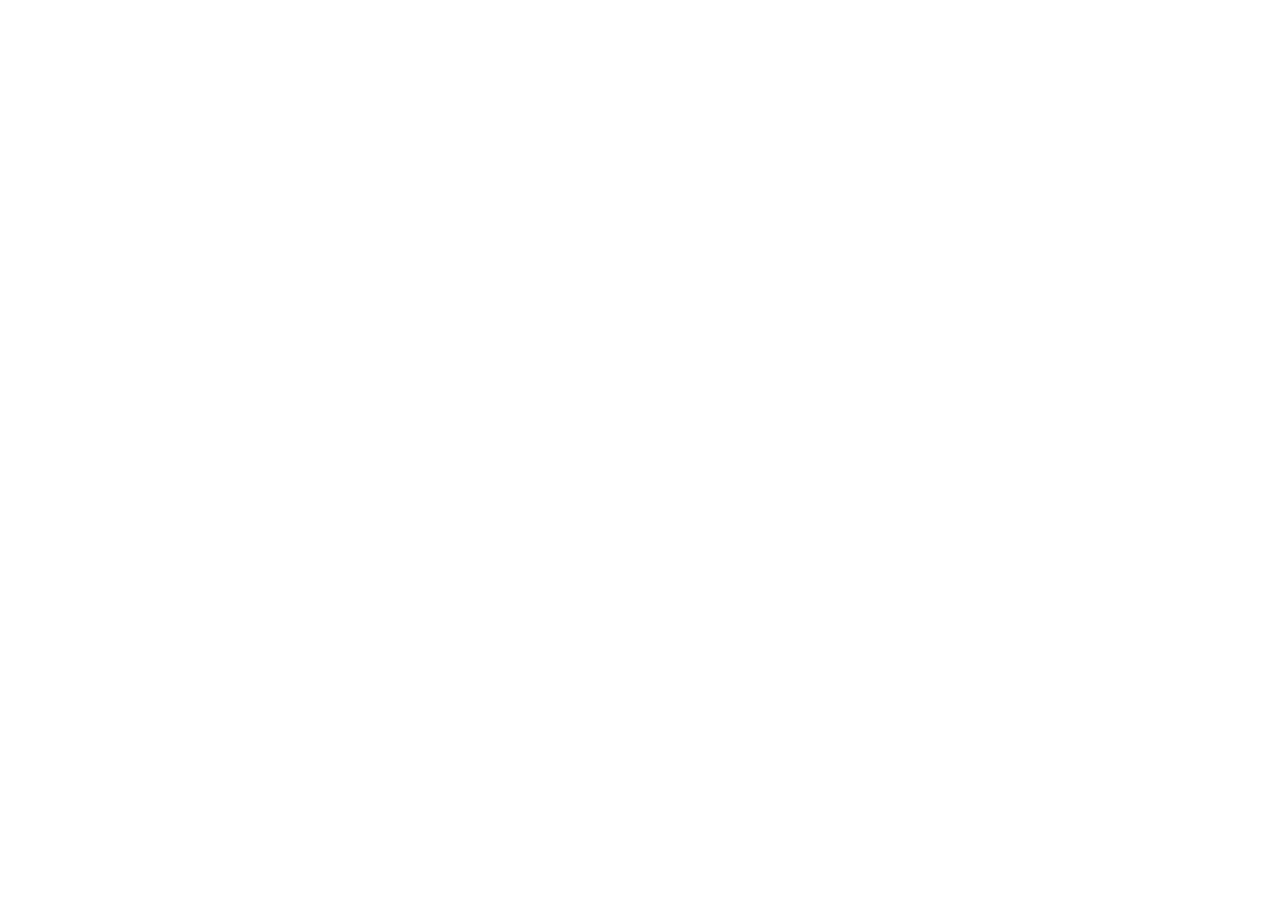
==== commit a7dc4a21: "Add files via upload" ====
--- a/index.html
+++ b/index.html
@@ -4,734 +4,24 @@
 <meta charset="utf-8">
 <meta name="viewport" content="width=device-width, initial-scale=1, viewport-fit=cover">
 <meta name="theme-color" content="#E31C13">
+<meta name="robots" content="noindex">
 <title>Savoro · Barcelona, rated by its own</title>
 <link rel="preconnect" href="https://fonts.googleapis.com">
 <link rel="preconnect" href="https://fonts.gstatic.com" crossorigin>
 <link href="https://fonts.googleapis.com/css2?family=Archivo:wdth,wght@62..125,100..900&family=Caveat:wght@500;700&display=swap" rel="stylesheet">
-<style>
-/*
-VOICE: a friend from the barri who knows where to eat right now. Short, warm, a bit cheeky, never corporate.
-IDEA: the street itself: Cerdà's chamfered blocks, the panot pavement tile, the chalk menú board by the door.
-PICTURE: the live block map of Eixample and Gràcia, warm where it is alive right now, a smile on every open kitchen.
-COLOUR and TYPE: Savoro red fields, ink and white; amber only ever draws a smile. Archivo expanded for posters, Archivo for text, Caveat for chalk.
-LAYOUT: phone-first app shell with bottom tabs and a raised smile button; desktop gets a side rail and two columns.
-*/
-:root{
-  --red:#E31C13;--red-d:#B8140D;--amber:#FFA800;--ink0:#1B1310;
-  --disp:"Archivo","Arial Black","Helvetica Neue",system-ui,sans-serif;
-  --body:"Archivo",system-ui,-apple-system,"Segoe UI",Roboto,sans-serif;
-  --chalk:"Caveat","Chalkboard SE","Marker Felt","Segoe Print","Bradley Hand",cursive;
-  --spring:cubic-bezier(.34,1.56,.64,1);--ease:cubic-bezier(.2,.8,.2,1);
-  --r:22px;--rs:14px;
-  --panot:url("data:image/svg+xml;utf8,<svg xmlns='http://www.w3.org/2000/svg' width='56' height='56' viewBox='0 0 56 56'><g fill='none' stroke='white' stroke-opacity='.16' stroke-width='1.6'><path d='M0 14A14 14 0 0 0 14 0M42 0a14 14 0 0 0 14 14M56 42a14 14 0 0 0-14 14M14 56A14 14 0 0 0 0 42'/><path d='M28 15c5 5 5 8 0 13c-5-5-5-8 0-13zM28 41c-5-5-5-8 0-13c5 5 5 8 0 13zM15 28c5-5 8-5 13 0c-5 5-8 5-13 0zM41 28c-5 5-8 5-13 0c5-5 8-5 13 0z'/><circle cx='28' cy='28' r='2.4'/></g></svg>");
-}
-[data-mood=day]{--bg:#FAF7F3;--surface:#FFFFFF;--soft:#F2ECE5;--ink:#1B1310;--muted:#6B5F57;--line:#E8DFD5;--cold:#E6DED3;--street:#FAF7F3;--sea:#DCE9EA;--smile:#F29400;--acc:#D01810;--hero:#E31C13;--onhero:#FFFFFF;--shadow:0 1px 0 rgba(40,20,10,.04),0 14px 34px -20px rgba(60,25,10,.35)}
-[data-mood=dinner]{--bg:#2A0A08;--surface:#3A110E;--soft:#46160F;--ink:#FFEEE7;--muted:#E3BCB1;--line:#5A231D;--cold:#4B1D18;--street:#2A0A08;--sea:#2A1A1F;--smile:#FFA800;--acc:#FF8277;--hero:#E31C13;--onhero:#FFFFFF;--shadow:0 20px 44px -24px rgba(0,0,0,.75)}
-[data-mood=late]{--bg:#110D0C;--surface:#1D1715;--soft:#271F1C;--ink:#F7EEE8;--muted:#B8A89E;--line:#332925;--cold:#2B2320;--street:#110D0C;--sea:#141819;--smile:#FFA800;--acc:#FF5A4E;--hero:#C3160E;--onhero:#FFFFFF;--shadow:0 20px 44px -24px rgba(0,0,0,.85)}
-*,*::before,*::after{box-sizing:border-box;min-width:0}
-html{-webkit-text-size-adjust:100%;scroll-padding-top:80px}
-body{margin:0;background:var(--bg);color:var(--ink);font:16px/1.5 var(--body);-webkit-font-smoothing:antialiased;overflow-x:clip;transition:background-color .6s var(--ease),color .6s var(--ease)}
-body.locked{overflow:hidden}
-h1,h2,h3,h4,p,figure,blockquote{margin:0}
-a{color:inherit;text-decoration:none}
-button,input,textarea,select{font:inherit;color:inherit}
-button{cursor:pointer;background:none;border:0;padding:0;text-align:inherit}
-svg{display:block}
-:focus{outline:none}
-:focus-visible{outline:3px solid var(--acc);outline-offset:3px;border-radius:12px}
-h1[tabindex="-1"]:focus{outline:none}
-.sr{position:absolute;width:1px;height:1px;overflow:hidden;clip:rect(0 0 0 0);white-space:nowrap}
-.x{font-family:var(--disp);font-stretch:125%;font-weight:850;letter-spacing:-.025em;line-height:1.02;text-wrap:balance}
-.xc{font-family:var(--disp);font-stretch:75%;font-weight:800;letter-spacing:-.01em;line-height:1}
-.muted{color:var(--muted)}
-.small{font-size:.86rem}
-.lab{font-size:.84rem;font-weight:700;color:var(--muted)}
-.num{font-variant-numeric:tabular-nums;white-space:nowrap}
-
-/* logo */
-.logo{font-family:var(--disp);font-stretch:112%;font-weight:900;font-size:27px;letter-spacing:-.055em;color:var(--red);display:inline-flex;align-items:flex-end;line-height:1;padding-bottom:7px}
-[data-mood=late] .logo,[data-mood=dinner] .logo{color:#FF3B2F}
-.logo .o{position:relative;display:inline-block}
-.logo .o svg{position:absolute;left:50%;bottom:-.26em;width:.74em;height:.32em;transform:translateX(-50%);overflow:visible}
-.logo:hover .o svg{animation:grin .7s var(--spring)}
-@keyframes grin{40%{transform:translateX(-50%) scaleY(1.8) scaleX(1.12)}}
-
-/* shell */
-.app{min-height:100vh}
-.rail{display:none}
-.top{position:sticky;top:0;z-index:30;display:flex;align-items:center;gap:8px;padding:calc(8px + env(safe-area-inset-top)) 16px 8px;background:color-mix(in srgb,var(--bg) 88%,transparent);backdrop-filter:blur(14px);-webkit-backdrop-filter:blur(14px);border-bottom:1px solid transparent;transition:border-color .3s}
-.top.sc{border-bottom-color:var(--line)}
-.top .logo{margin-right:auto}
-.here{display:inline-flex;align-items:center;gap:6px;min-height:36px;padding:0 12px;border-radius:99px;background:var(--soft);font-size:.82rem;font-weight:700;white-space:nowrap}
-.here i{width:7px;height:7px;border-radius:50%;background:#26B35A;box-shadow:0 0 0 3px rgba(38,179,90,.2)}
-.ib{width:44px;height:44px;border-radius:50%;display:inline-flex;align-items:center;justify-content:center;flex:none;transition:transform .25s var(--spring),background .2s}
-.ib:hover{background:var(--soft)}
-.ib:active{transform:scale(.9)}
-.ib svg{width:22px;height:22px}
-.ib.solid{background:var(--surface);border:1px solid var(--line)}
-main{padding:4px 16px 120px;max-width:1240px;margin:0 auto}
-.view{transition:opacity .28s var(--ease),transform .28s var(--ease)}
-.view.out{opacity:0;transform:translateY(-6px)}
-.view.in{transition:none;opacity:0;transform:translateY(14px)}
-.tabs{position:fixed;left:0;right:0;bottom:0;z-index:40;display:grid;grid-template-columns:repeat(5,1fr);background:var(--surface);border-top:1px solid var(--line);padding:4px 4px calc(4px + env(safe-area-inset-bottom));transition:background-color .6s}
-.tabs a,.tabs button{min-height:56px;display:flex;flex-direction:column;align-items:center;justify-content:center;gap:2px;font-size:.7rem;font-weight:700;color:var(--muted);text-align:center}
-.tabs svg{width:24px;height:24px}
-.tabs .on{color:var(--ink)}
-.tabs .on svg{color:var(--red)}
-[data-mood=late] .tabs .on svg,[data-mood=dinner] .tabs .on svg{color:#FF3B2F}
-.tabs .fab .bub{width:60px;height:60px;margin-top:-26px;border-radius:50%;background:var(--red);color:#fff;display:flex;align-items:center;justify-content:center;box-shadow:0 12px 26px -10px rgba(227,28,19,.7),0 0 0 5px var(--surface);transition:transform .3s var(--spring)}
-.tabs .fab:active .bub{transform:scale(.9)}
-.tabs .fab .bub svg{width:32px;height:32px;color:#fff}
-@media (min-width:960px){
-  .app{display:grid;grid-template-columns:240px minmax(0,1fr)}
-  .rail{display:flex;flex-direction:column;gap:2px;position:sticky;top:0;height:100vh;padding:26px 16px 18px;border-right:1px solid var(--line)}
-  .rail .logo{font-size:34px;margin:0 0 26px 10px}
-  .rail .nv{display:flex;align-items:center;gap:12px;min-height:48px;padding:0 14px;border-radius:14px;font-weight:700;color:var(--muted);transition:background .2s,color .2s}
-  .rail .nv svg{width:22px;height:22px}
-  .rail .nv:hover{background:var(--soft);color:var(--ink)}
-  .rail .nv.on{background:var(--ink);color:var(--bg)}
-  .rail .btn{margin:16px 0 8px}
-  .rail .foot2{margin-top:auto;display:grid;gap:2px}
-  .tabs,.top .logo{display:none}
-  .top{padding:14px 32px}
-  .top .sbar{display:flex}
-  main{padding:8px 32px 64px}
-}
-.sbar{display:none;flex:1;max-width:520px;align-items:center;gap:10px;min-height:46px;padding:0 16px;border-radius:99px;background:var(--surface);border:1.5px solid var(--line);color:var(--muted);font-weight:600;margin-right:auto}
-.sbar:hover{border-color:var(--ink)}
-.sbar svg{width:20px;height:20px;color:var(--ink)}
-.sbar kbd{margin-left:auto;font:700 .72rem var(--body);border:1px solid var(--line);border-radius:6px;padding:1px 7px}
-
-/* controls */
-.btn{min-height:50px;padding:0 22px;border-radius:99px;background:var(--red);color:#fff;font-weight:800;display:inline-flex;align-items:center;justify-content:center;gap:10px;white-space:nowrap;transition:transform .25s var(--spring),box-shadow .25s,opacity .2s;box-shadow:0 10px 22px -14px rgba(227,28,19,.8)}
-.btn:hover{transform:translateY(-2px)}
-.btn:active{transform:scale(.96)}
-.btn svg{width:20px;height:20px}
-.btn .arc{width:20px;height:9px}
-.btn.ink{background:var(--ink);color:var(--bg);box-shadow:none}
-.btn.ghost{background:transparent;color:var(--ink);border:1.5px solid var(--line);box-shadow:none}
-.btn.ghost:hover{border-color:var(--ink)}
-.btn.white{background:#fff;color:var(--red);box-shadow:none}
-.btn.sm{min-height:44px;padding:0 16px;font-size:.9rem}
-.btn.wide{width:100%}
-.btn[disabled]{opacity:.35;pointer-events:none}
-.chips{display:flex;gap:8px;flex-wrap:wrap}
-.chips.row{flex-wrap:nowrap;overflow-x:auto;scrollbar-width:none;margin:0 -16px;padding:2px 16px 6px;scroll-padding:0 16px}
-.chips.row::-webkit-scrollbar{display:none}
-.chip{flex:none;min-height:42px;padding:0 15px;border-radius:99px;border:1.5px solid var(--line);background:var(--surface);font-weight:700;font-size:.9rem;display:inline-flex;align-items:center;gap:7px;white-space:nowrap;transition:background .2s,color .2s,border-color .2s,transform .2s var(--spring)}
-.chip:hover{border-color:var(--ink)}
-.chip:active{transform:scale(.95)}
-.chip[aria-pressed=true],.chip.on{background:var(--ink);color:var(--bg);border-color:var(--ink)}
-.chip svg{width:17px;height:17px}
-.chip .dot{width:8px;height:8px;border-radius:50%;background:var(--red)}
-.seg{display:inline-flex;background:var(--soft);border-radius:99px;padding:3px;gap:2px;max-width:100%;overflow-x:auto;scrollbar-width:none}
-.seg button,.seg a{min-height:40px;padding:0 14px;border-radius:99px;font-size:.86rem;font-weight:750;color:var(--muted);display:inline-flex;align-items:center;gap:6px;white-space:nowrap;transition:background .2s,color .2s}
-.seg [aria-pressed=true],.seg [aria-current=page]{background:var(--surface);color:var(--ink);box-shadow:0 2px 8px -3px rgba(0,0,0,.3)}
-.switch{display:inline-flex;align-items:center;gap:12px;min-height:44px;font-weight:700;font-size:.92rem;text-align:left}
-.switch .tr{width:50px;height:30px;border-radius:99px;background:var(--cold);position:relative;flex:none;transition:background .3s}
-.switch .tr::after{content:"";position:absolute;top:3px;left:3px;width:24px;height:24px;border-radius:50%;background:#fff;box-shadow:0 2px 6px rgba(0,0,0,.25);transition:transform .35s var(--spring)}
-.switch[aria-checked=true] .tr{background:var(--red)}
-.switch[aria-checked=true] .tr::after{transform:translateX(20px)}
-.save{width:44px;height:44px;border-radius:50%;display:inline-flex;align-items:center;justify-content:center;flex:none;background:var(--soft);transition:transform .3s var(--spring),background .2s,color .2s;position:relative;z-index:2}
-.save svg{width:20px;height:20px}
-.save[aria-pressed=true]{background:var(--red);color:#fff}
-.save[aria-pressed=true] svg path{fill:currentColor}
-.save:active{transform:scale(.85)}
-.follow{min-height:40px;padding:0 16px;border-radius:99px;background:var(--ink);color:var(--bg);font-weight:800;font-size:.86rem;white-space:nowrap;transition:transform .25s var(--spring),background .2s,color .2s;position:relative;z-index:2;flex:none}
-.follow[aria-pressed=true]{background:transparent;color:var(--ink);box-shadow:inset 0 0 0 1.5px var(--line)}
-.follow:active{transform:scale(.94)}
-.av{width:34px;height:34px;border-radius:50%;display:inline-flex;align-items:center;justify-content:center;color:#fff;font-size:.76rem;font-weight:800;flex:none;letter-spacing:.02em}
-.avs{display:inline-flex}
-.avs .av{width:26px;height:26px;font-size:.6rem;margin-left:-8px;box-shadow:0 0 0 2px var(--surface)}
-.avs .av:first-child{margin-left:0}
-.tag{display:inline-flex;align-items:center;gap:6px;font-size:.76rem;font-weight:800;padding:5px 10px;border-radius:99px;background:var(--soft);white-space:nowrap}
-.tag.open::before{content:"";width:7px;height:7px;border-radius:50%;background:#26B35A}
-.tag.warn{background:#FFE4D6;color:#8A2208}
-.tag.loc{background:#1B1310;color:#FFD27A}
-.tag.split{background:#EDE4FF;color:#3E2479}
-.tag.new{background:#DFF3E6;color:#155C32}
-[data-mood=dinner] .tag.warn,[data-mood=late] .tag.warn{background:#5A1F10;color:#FFC9AE}
-[data-mood=dinner] .tag.split,[data-mood=late] .tag.split{background:#2F2347;color:#D9CCFF}
-[data-mood=dinner] .tag.new,[data-mood=late] .tag.new{background:#14361F;color:#A8E6BE}
-[data-mood=dinner] .tag.loc,[data-mood=late] .tag.loc{background:#FFD27A;color:#1B1310}
-.paid{display:inline-flex;align-items:center;gap:7px;font-size:.74rem;font-weight:850;padding:4px 10px;border-radius:6px;border:1.5px solid currentColor;white-space:nowrap}
-.paid i{width:7px;height:7px;border-radius:50%;background:var(--amber)}
-
-/* sections */
-.sh{display:flex;align-items:flex-end;justify-content:space-between;gap:12px;margin:34px 0 14px}
-.sh h2{font-size:clamp(1.45rem,5vw,2rem)}
-.sh>h2,.sh>div{flex:1 1 0}
-.sh a,.sh button{font-weight:800;font-size:.9rem;color:var(--acc);min-height:44px;display:inline-flex;align-items:center;white-space:nowrap}
-.sh p{font-size:.88rem;color:var(--muted)}
-.strip{display:grid;grid-auto-flow:column;grid-auto-columns:min(78%,300px);gap:12px;overflow-x:auto;scroll-snap-type:x mandatory;margin:0 -16px;padding:2px 16px 14px;scrollbar-width:none;scroll-padding:0 16px}
-.strip::-webkit-scrollbar{display:none}
-.strip>*{scroll-snap-align:start}
-@media (min-width:960px){.strip{margin:0;padding:2px 0 14px}.chips.row{margin:0;padding:2px 0 6px}}
-.card{background:var(--surface);border:1px solid var(--line);border-radius:var(--r);transition:background-color .6s,border-color .6s}
-
-/* home */
-.hello{padding:14px 0 14px;display:grid;gap:8px}
-.hello .greet{font-size:.95rem;font-weight:700;color:var(--muted);display:flex;align-items:center;gap:8px}
-.hello h1{font-size:clamp(2.1rem,9.5vw,3.3rem)}
-.hello h1 button{color:inherit;text-align:left;display:inline}
-.hello h1 .q{color:var(--red)}
-[data-mood=dinner] .hello h1 .q,[data-mood=late] .hello h1 .q{color:#FF4A3D}
-.homegrid{display:grid;gap:16px}
-@media (min-width:960px){.homegrid{grid-template-columns:minmax(0,1.25fr) minmax(0,1fr);align-items:start}.homegrid .rightcol{position:sticky;top:90px}}
-.livemap{position:relative;border-radius:26px;overflow:hidden;background:var(--sea);border:1px solid var(--line)}
-.livemap .citymap{width:100%;height:auto}
-.livemap .ov{position:absolute;left:12px;right:12px;top:12px;display:flex;justify-content:space-between;align-items:flex-start;gap:8px;pointer-events:none}
-.livemap .ov>*{pointer-events:auto}
-.pill{display:inline-flex;align-items:center;gap:8px;min-height:36px;padding:0 12px;border-radius:99px;background:color-mix(in srgb,var(--surface) 92%,transparent);backdrop-filter:blur(8px);-webkit-backdrop-filter:blur(8px);font-size:.82rem;font-weight:800;box-shadow:var(--shadow);white-space:nowrap}
-.pill .live{width:8px;height:8px;border-radius:50%;background:#26B35A;animation:blink 1.6s infinite}
-@keyframes blink{50%{opacity:.25}}
-.livemap .legend{position:absolute;left:12px;right:12px;bottom:12px;display:flex;align-items:center;gap:8px;font-size:.76rem;font-weight:700;padding:8px 12px;border-radius:14px;background:color-mix(in srgb,var(--surface) 92%,transparent);backdrop-filter:blur(8px);-webkit-backdrop-filter:blur(8px)}
-.legend .ramp{flex:1;height:8px;border-radius:9px;max-width:140px}
-.legend .s2{margin-left:auto;display:inline-flex;align-items:center;gap:6px}
-.citymap{touch-action:manipulation}
-.citymap .blk{cursor:pointer}
-.citymap .blk polygon{transform-box:fill-box;transform-origin:center;transition:transform .35s var(--spring),fill .6s,opacity .4s;stroke:var(--street);stroke-width:2.5}
-.citymap .blk:hover polygon{transform:scale(1.08)}
-.citymap .blk:focus-visible polygon{stroke:var(--acc);stroke-width:6}
-.citymap .blk.dim polygon{opacity:.35}
-.citymap .blk.sel polygon{stroke:var(--ink);stroke-width:6}
-.citymap .blk.ghost polygon{opacity:.55}
-.citymap .avenue{stroke:var(--street);fill:none;pointer-events:none;stroke-linecap:round;transition:stroke .6s}
-.citymap .sea{fill:var(--sea)}
-.citymap .mlabel{font:800 13px var(--body);fill:var(--muted);pointer-events:none;paint-order:stroke;stroke:var(--street);stroke-width:5px}
-.citymap .blabel{paint-order:stroke;stroke:var(--sea);stroke-width:8px;stroke-linejoin:round;font:900 44px var(--disp);font-stretch:125%;letter-spacing:-.03em;fill:var(--ink);opacity:.9;pointer-events:none}
-.citymap .slabel{font:700 italic 22px var(--body);fill:var(--muted);opacity:.7;pointer-events:none}
-.citymap .bsmile{fill:none;stroke:#1B1310;stroke-width:5;stroke-linecap:round;pointer-events:none}
-.citymap .glow{fill:none;stroke:#FFA800;stroke-width:3;pointer-events:none;transform-box:fill-box;transform-origin:center;animation:breathe 3s ease-in-out infinite}
-@keyframes breathe{0%,100%{opacity:0;transform:scale(1)}50%{opacity:.85;transform:scale(1.16)}}
-.feed{display:grid;gap:10px}
-.post{position:relative;padding:14px;display:grid;gap:10px}
-.post .hd{display:flex;align-items:center;gap:10px}
-.post .hd .who{flex:1;line-height:1.25;font-size:.92rem}
-.post .hd .who b{font-weight:800}
-.post .hd .who small{display:block;color:var(--muted);font-size:.8rem}
-.post .sm{display:flex;align-items:center;gap:6px;font-weight:850;white-space:nowrap}
-.post .body{display:flex;gap:12px;align-items:center}
-.post .body>a,.post .hd>a,.predict .pn,.code span,.here,.top .ib,.mini .pos{flex:none}
-.post .take{font-size:1.04rem;line-height:1.4;font-weight:550}
-.post .acts{display:flex;align-items:center;gap:8px;flex-wrap:wrap}
-.post .acts .sp{margin-left:auto}
-.cl{position:absolute;inset:0;z-index:1;border-radius:inherit}
-.sw{width:52px;height:52px;border-radius:14px;flex:none;overflow:hidden;position:relative;display:block}
-.sw svg{position:absolute;inset:-10%;width:120%;height:120%}
-.sw.lg{width:64px;height:64px;border-radius:16px}
-
-/* chalk board */
-.board{position:relative;border-radius:18px;padding:16px 16px 18px;background:#232A27;color:#F4F1EA;box-shadow:inset 0 0 0 6px #3B2A1E,inset 0 0 0 7px #2A1D14,0 16px 30px -18px rgba(0,0,0,.6);display:grid;gap:8px;min-height:250px;overflow:hidden}
-.board::before{content:"";position:absolute;inset:0;background:radial-gradient(120% 80% at 30% 20%,rgba(255,255,255,.06),transparent 60%),repeating-linear-gradient(115deg,rgba(255,255,255,.015) 0 2px,transparent 2px 7px);pointer-events:none}
-.board>*{position:relative}
-.board>.cl{position:absolute;inset:0;z-index:3;border-radius:18px}
-.board>.cl:focus-visible{outline-offset:-4px}
-.board:not(.bigboard){cursor:pointer;transition:transform .3s var(--spring)}
-.board:not(.bigboard):hover{transform:translateY(-3px) rotate(-.4deg)}
-.board .bt{display:flex;justify-content:space-between;align-items:flex-start;gap:8px}
-.board .bn{font-family:var(--disp);font-stretch:100%;font-weight:800;font-size:1.02rem;line-height:1.15}
-.board .bn small{display:block;font:600 .76rem var(--body);opacity:.7;margin-top:2px}
-.board .pr{font:700 1.9rem/1 var(--chalk);color:#FFD27A;transform:rotate(-6deg);white-space:nowrap;padding:4px 8px;border:2px solid rgba(255,210,122,.7);border-radius:50% 46% 52% 48%}
-.board .course{font:500 1.18rem/1.15 var(--chalk)}
-.board .course b{font:700 .72rem var(--body);opacity:.6;display:block;margin-bottom:1px}
-.board .incl{font:500 1.02rem var(--chalk);opacity:.8;border-top:1px dashed rgba(255,255,255,.25);padding-top:6px}
-.board.off{opacity:.78}
-.board .tmrw{position:absolute;right:14px;bottom:12px;font:700 1.25rem var(--chalk);color:#FFD27A;transform:rotate(-8deg)}
-.bigboard{min-height:0}
-.foryou{position:relative;display:grid;grid-template-rows:auto 1fr;overflow:hidden}
-.foryou .art{height:128px;background:var(--c1);position:relative;overflow:hidden}
-.foryou .art>svg{position:absolute;right:-18px;bottom:-26px;width:160px;height:160px;transition:transform .5s var(--spring)}
-.foryou:hover .art>svg{transform:rotate(-8deg) scale(1.05)}
-.foryou .art .pred{position:absolute;left:12px;top:12px;background:#fff;color:#1B1310;border-radius:14px;padding:6px 10px 7px;display:grid;line-height:1.05;box-shadow:0 8px 18px -10px rgba(0,0,0,.5)}
-.foryou .art .pred small{font-size:.68rem;font-weight:800;color:#6B5F57}
-.foryou .art .pred b{font-family:var(--disp);font-stretch:110%;font-size:1.4rem;font-weight:900;display:flex;align-items:center;gap:6px}
-.foryou .tb{padding:12px 14px 14px;display:grid;gap:4px;align-content:start}
-.foryou .tb b{font-family:var(--disp);font-stretch:110%;font-weight:850;font-size:1.12rem;line-height:1.1}
-.foryou .tb small{color:var(--muted);font-size:.82rem}
-.why{display:flex;align-items:center;gap:6px;font-size:.8rem;font-weight:700;color:var(--muted)}
-.pl{position:relative;display:grid;gap:8px}
-.cover{aspect-ratio:1;border-radius:18px;overflow:hidden;position:relative;background:var(--lc);color:#fff;display:grid;align-content:end;padding:12px;isolation:isolate}
-.cover::before{content:"";position:absolute;inset:0;background-image:var(--panot);background-size:42px;z-index:-1;opacity:.9}
-.cover .mos{position:absolute;right:-12%;top:-10%;width:78%;aspect-ratio:1;display:grid;grid-template-columns:1fr 1fr;gap:5px;transform:rotate(8deg);z-index:-1}
-.cover .mos span{border-radius:12px;overflow:hidden;position:relative;box-shadow:0 8px 16px -8px rgba(0,0,0,.5)}
-.cover .mos svg{position:absolute;inset:-10%;width:120%;height:120%}
-.cover::after{content:"";position:absolute;inset:38% 0 0;background:linear-gradient(transparent,rgba(0,0,0,.55));z-index:-1}
-.cover b{font-family:var(--disp);font-stretch:118%;font-weight:900;font-size:1.25rem;line-height:1;letter-spacing:-.03em;text-shadow:0 2px 14px rgba(0,0,0,.35)}
-.cover .cnt{position:absolute;left:12px;top:10px;font-weight:850;font-size:.78rem;background:rgba(0,0,0,.35);padding:3px 9px;border-radius:99px}
-.pl .meta{font-size:.84rem;color:var(--muted);line-height:1.3}
-.pl .meta b{color:var(--ink);font-weight:800}
-.plgrid{display:grid;grid-template-columns:repeat(2,minmax(0,1fr));gap:14px}
-@media (min-width:700px){.plgrid{grid-template-columns:repeat(3,minmax(0,1fr))}}
-@media (min-width:1100px){.plgrid{grid-template-columns:repeat(4,minmax(0,1fr))}}
-.newpl{aspect-ratio:1;border-radius:18px;border:2px dashed var(--line);display:grid;place-items:center;align-content:center;gap:8px;text-align:center;padding:12px;transition:border-color .2s,transform .3s var(--spring)}
-.newpl:hover{border-color:var(--ink);transform:translateY(-2px)}
-.newpl .plus{width:52px;height:52px;border-radius:50%;background:var(--red);color:#fff;display:grid;place-items:center}
-.newpl b{font-weight:850}
-.banner{margin-top:30px;border-radius:var(--r);overflow:hidden;display:grid;background:#24321F;color:#EFF5E8;position:relative}
-.banner .bb{padding:18px 20px;display:grid;gap:8px}
-.banner h3{font-family:var(--disp);font-stretch:110%;font-weight:850;font-size:1.3rem;line-height:1.1}
-.banner p{opacity:.9;font-size:.94rem}
-.banner a{font-weight:800;color:#C9F27A;font-size:.86rem;min-height:40px;display:inline-flex;align-items:center}
-.banner .art{min-height:120px;background:#2F4228;position:relative;overflow:hidden}
-.banner .art svg{position:absolute;inset:0;width:100%;height:100%}
-@media (min-width:700px){.banner{grid-template-columns:220px 1fr}}
-.foot{margin-top:56px;padding:20px 0;border-top:1px solid var(--line);display:flex;flex-wrap:wrap;gap:4px 18px;align-items:center;font-size:.82rem;color:var(--muted)}
-.foot a{min-height:44px;display:inline-flex;align-items:center;font-weight:750;color:var(--ink)}
-.foot p{flex-basis:100%}
-
-/* explore */
-.exgrid{display:grid;gap:14px}
-@media (min-width:960px){.exgrid{grid-template-columns:minmax(0,1fr) minmax(0,1.05fr);align-items:start}.exgrid .mapcol{position:sticky;top:90px}}
-.exhead{display:grid;gap:12px;padding:10px 0 4px}
-.exhead h1{font-size:clamp(2rem,8vw,3rem)}
-.exmap{border-radius:24px;overflow:hidden;background:var(--sea);border:1px solid var(--line);position:relative}
-.exmap .citymap{width:100%;height:auto;display:block}
-@media (max-width:959px){.exmap .citymap{height:min(80vw,340px)}}
-.exbar{display:flex;align-items:center;justify-content:space-between;gap:10px;flex-wrap:wrap}
-.rows{display:grid;gap:10px}
-.prow{position:relative;display:grid;grid-template-columns:auto 64px minmax(0,1fr);gap:12px;align-items:center;padding:12px;transition:transform .3s var(--spring),box-shadow .3s}
-.prow:hover{transform:translateY(-2px);box-shadow:var(--shadow)}
-.prow .rk{font-family:var(--disp);font-stretch:75%;font-weight:850;font-size:1.9rem;width:1.3em;text-align:center;color:var(--muted);line-height:1}
-.prow h3{font-family:var(--disp);font-stretch:108%;font-weight:850;font-size:1.1rem;line-height:1.12}
-.prow .mt{font-size:.82rem;color:var(--muted);font-weight:600;margin-top:2px}
-.prow .ln{display:flex;align-items:center;gap:8px;flex-wrap:wrap;margin-top:7px}
-.prow .sc{display:inline-flex;align-items:center;gap:6px;font-weight:850}
-.prow .sc small{font-weight:650;color:var(--muted)}
-.prow .tl{display:flex;gap:6px;flex-wrap:wrap;margin-top:7px}
-.prow .save{position:absolute;right:10px;top:10px}
-.prow .bodyc{padding-right:44px}
-.prow.feat{border:2px solid var(--amber);background:color-mix(in srgb,var(--amber) 6%,var(--surface))}
-.prow.feat .rk{font-size:0;width:1.3em}
-.prow .paid{margin-bottom:6px}
-.fnote{grid-column:1/-1;font-size:.78rem;color:var(--muted);border-top:1px dashed var(--line);padding-top:8px}
-.empty{display:grid;justify-items:center;text-align:center;gap:10px;padding:36px 18px;border:2px dashed var(--line);border-radius:var(--r)}
-.empty b{font-family:var(--disp);font-stretch:110%;font-weight:850;font-size:1.3rem}
-.empty p{color:var(--muted);max-width:36ch}
-
-/* restaurant */
-.rhero{position:relative;margin:0 -16px;padding:calc(10px + env(safe-area-inset-top)) 16px 22px;background:var(--c1);color:var(--fg);overflow:hidden;display:grid;gap:12px;min-height:330px;align-content:space-between;isolation:isolate}
-@media (min-width:960px){.rhero{margin:8px 0 0;border-radius:28px;padding:22px 28px 28px;min-height:360px}}
-.rhero .big{position:absolute;right:-70px;top:-10px;width:min(80vw,420px);height:auto;z-index:-1;transition:transform 1s var(--ease)}
-.rhero:hover .big{transform:rotate(-4deg)}
-@media (max-width:600px){.rhero .big{opacity:.5}}
-.rhero .nav{display:flex;gap:8px;align-items:center}
-.rhero .nav .ib{background:rgba(0,0,0,.22);color:inherit}
-.rhero .nav .ib:hover{background:rgba(0,0,0,.35)}
-.rhero .nav .save{background:rgba(0,0,0,.22);color:inherit}
-.rhero .nav .save[aria-pressed=true]{background:var(--fg);color:var(--c1)}
-.rhero .nav .sp{margin-left:auto}
-.rhero h1{font-size:clamp(2.3rem,10.5vw,4.4rem);max-width:13ch}
-.rhero .mt{font-weight:700;font-size:.95rem;opacity:.95;display:flex;flex-wrap:wrap;gap:4px 10px}
-.rhero .mt span{white-space:nowrap}
-.rhero .tl{display:flex;gap:6px;flex-wrap:wrap}
-.rgrid{display:grid;gap:14px;margin-top:14px}
-@media (min-width:960px){.rgrid{grid-template-columns:minmax(0,1.35fr) minmax(0,1fr);gap:18px;align-items:start}}
-.col{display:grid;gap:14px;align-content:start}
-.pad{padding:18px}
-.pad h2{font-family:var(--disp);font-stretch:112%;font-weight:850;font-size:1.3rem;line-height:1.1;margin-bottom:12px}
-.scorebox{display:grid;gap:14px}
-.scorebox .top3{display:flex;align-items:flex-end;gap:14px;flex-wrap:wrap}
-.scorebox .n{font-family:var(--disp);font-stretch:90%;font-weight:900;font-size:clamp(3.4rem,15vw,4.6rem);line-height:.85;letter-spacing:-.04em}
-.scorebox .n small{font-size:1.1rem;color:var(--muted);font-weight:600;letter-spacing:0}
-.scorebox .w{font-family:var(--disp);font-stretch:110%;font-weight:850;font-size:1.5rem;line-height:1}
-.scorebox .w small{display:block;font:650 .84rem var(--body);color:var(--muted);margin-top:4px}
-.curve{width:100%;height:auto}
-.curve .ind{fill:none;stroke:var(--smile);stroke-width:2;opacity:.18}
-.curve .avg{fill:none;stroke:var(--smile);stroke-width:13;stroke-linecap:round;stroke-dasharray:640;stroke-dashoffset:640;animation:draw 1.1s .1s var(--ease) forwards}
-@keyframes draw{to{stroke-dashoffset:0}}
-.hist{display:grid;grid-template-columns:repeat(5,1fr);gap:6px;align-items:end;height:84px}
-.hist div{display:grid;justify-items:center;gap:4px;height:100%;align-content:end;font-size:.68rem;color:var(--muted);font-weight:700;text-align:center}
-.hist span{width:100%;border-radius:8px 8px 3px 3px;background:var(--smile);transform-origin:bottom;animation:rise .8s var(--spring) both}
-@keyframes rise{from{transform:scaleY(0)}}
-.compare{display:grid;gap:8px}
-.cmp{display:grid;grid-template-columns:92px minmax(0,1fr) auto;align-items:center;gap:10px;font-size:.88rem;font-weight:700}
-.cmp .bar{height:10px;border-radius:9px;background:var(--soft);overflow:hidden}
-.cmp .bar i{display:block;height:100%;border-radius:9px;background:var(--smile);transform-origin:left;animation:grow .9s var(--spring) both}
-.cmp.vis .bar i{background:var(--muted)}
-@keyframes grow{from{transform:scaleX(0)}}
-.verdict{display:flex;gap:12px;align-items:flex-start;padding:12px 14px;border-radius:16px;background:var(--soft);font-size:.92rem}
-.verdict svg{width:40px;height:18px;flex:none;margin-top:3px}
-.verdict b{font-weight:850}
-.predict{display:flex;align-items:center;gap:14px;padding:14px;border-radius:18px;background:var(--ink);color:var(--bg)}
-.predict .pn{font-family:var(--disp);font-stretch:95%;font-weight:900;font-size:2.4rem;line-height:.9;white-space:nowrap}
-.predict p{font-size:.88rem;opacity:.85;line-height:1.35}
-.predict b{opacity:1}
-.ctas{display:grid;grid-template-columns:1fr auto;gap:10px}
-.takes{display:grid;gap:10px}
-.tk{padding:14px;border-radius:16px;background:var(--soft);display:grid;gap:8px}
-.tk p{font-size:1.02rem;line-height:1.42;font-weight:550}
-.tk .by{display:flex;align-items:center;gap:8px;font-size:.82rem;font-weight:700;color:var(--muted);flex-wrap:wrap}
-.tk .by .lg{font-size:.7rem;font-weight:850;border:1px solid var(--line);border-radius:6px;padding:1px 6px}
-.tk .tr{margin-left:auto;font-weight:850;color:var(--acc);min-height:36px}
-.orders{display:grid;gap:10px}
-.ord{display:grid;grid-template-columns:minmax(0,1fr) auto;gap:4px 10px;align-items:center}
-.ord b{font-weight:750}
-.ord small{color:var(--muted);font-weight:700;white-space:nowrap}
-.ord .bar{grid-column:1/-1;height:8px;border-radius:9px;background:var(--soft);overflow:hidden}
-.ord .bar i{display:block;height:100%;border-radius:9px;background:var(--smile);transform-origin:left;animation:grow .9s var(--spring) both}
-.hours{width:100%;border-collapse:collapse;font-size:.92rem}
-.hours td{padding:8px 0;border-bottom:1px solid var(--line)}
-.hours td:last-child{text-align:right;font-variant-numeric:tabular-nums;white-space:nowrap}
-.hours tr.td td{font-weight:850}
-.hours tr.td td:first-child::before{content:"";display:inline-block;width:8px;height:8px;border-radius:50%;background:var(--red);margin-right:8px;vertical-align:middle}
-.minimap{border-radius:16px;overflow:hidden;background:var(--sea);margin:10px 0 12px}
-.friendsbeen{display:flex;flex-wrap:wrap;gap:8px}
-.fb{display:inline-flex;align-items:center;gap:8px;padding:5px 12px 5px 5px;border-radius:99px;background:var(--soft);font-size:.84rem;font-weight:800;position:relative}
-.mini{position:relative;display:flex;align-items:center;gap:12px;padding:10px;border-radius:16px;min-height:60px;transition:background .2s;width:100%;text-align:left}
-.mini:hover{background:var(--soft)}
-.mini b{display:block;font-weight:800;line-height:1.2}
-.mini small{color:var(--muted);font-size:.82rem}
-.mini .end{margin-left:auto;display:flex;align-items:center;gap:6px;font-weight:850;flex:none}
-.mini .sw{width:44px;height:44px;border-radius:12px}
-
-/* lists page */
-.lhero{display:grid;gap:16px;padding:12px 0 4px}
-@media (min-width:700px){.lhero{grid-template-columns:240px minmax(0,1fr);align-items:end}}
-.lhero .cover{max-width:280px;width:100%}
-.lhero h1{font-size:clamp(2rem,8vw,3.2rem)}
-.lhero .acts{display:flex;gap:8px;flex-wrap:wrap;align-items:center}
-.callout{display:flex;gap:12px;align-items:center;flex-wrap:wrap;padding:14px 16px;border-radius:18px;background:var(--soft);margin:14px 0}
-.callout p{flex:1;min-width:200px;font-size:.92rem}
-
-/* passport */
-.pcover{position:relative;margin:0 -16px;padding:18px 16px 22px;background:var(--hero);color:var(--onhero);overflow:hidden;display:grid;gap:16px;isolation:isolate}
-.pcover::before{content:"";position:absolute;inset:0;background-image:var(--panot);background-size:56px;z-index:-1}
-@media (min-width:960px){.pcover{margin:8px 0 0;border-radius:28px;padding:26px 28px}}
-.pcover .who{display:flex;gap:14px;align-items:center}
-.pcover .who .av{width:68px;height:68px;font-size:1.4rem;background:#FFA800;color:#3A0A06;box-shadow:0 0 0 4px rgba(255,255,255,.35)}
-.pcover h1{font-size:clamp(1.9rem,8vw,3rem)}
-.pcover .badge{display:inline-flex;align-items:center;gap:6px;background:#1B1310;color:#FFD27A;font-size:.78rem;font-weight:850;padding:4px 10px;border-radius:99px;margin-top:6px}
-.pcover .gear{position:absolute;right:12px;top:12px;background:rgba(0,0,0,.2);color:#fff}
-.stats{display:grid;grid-template-columns:repeat(4,minmax(0,1fr));gap:10px}
-.stats div{display:grid}
-.stats b{font-family:var(--disp);font-stretch:90%;font-weight:900;font-size:clamp(1.6rem,7vw,2.3rem);line-height:1}
-.stats span{font-size:.74rem;font-weight:700;opacity:.9;line-height:1.2}
-.pgrid{display:grid;gap:14px;margin-top:14px}
-@media (min-width:960px){.pgrid{grid-template-columns:minmax(0,1.2fr) minmax(0,1fr);align-items:start}}
-.stamps{display:grid;grid-template-columns:repeat(auto-fill,minmax(96px,1fr));gap:10px}
-.stamp{aspect-ratio:1;display:grid;place-items:center;text-align:center;position:relative;transform:rotate(var(--rot));transition:transform .35s var(--spring)}
-.stamp:hover{transform:rotate(0) scale(1.05)}
-.stamp svg{position:absolute;inset:0;width:100%;height:100%}
-.stamp .st{position:relative;display:grid;gap:1px;padding:0 10px}
-.stamp b{font-family:var(--disp);font-stretch:100%;font-weight:850;font-size:.86rem;line-height:1.05}
-.stamp small{font-size:.62rem;font-weight:800}
-.stamp.off{color:var(--muted)}
-.stamp.on{color:var(--acc)}
-.stamp.fresh{animation:thunk .6s var(--spring)}
-@keyframes thunk{from{transform:rotate(var(--rot)) scale(1.7);opacity:0}}
-.rank{display:grid;gap:2px;counter-reset:r}
-.rank .mini{padding:8px 6px}
-.rank .pos{font-family:var(--disp);font-stretch:75%;font-weight:850;font-size:1.3rem;width:1.6em;text-align:center;color:var(--muted);flex:none}
-.taste{display:grid;gap:9px}
-.taste .cmp{grid-template-columns:110px minmax(0,1fr) auto}
-.invite{display:grid;gap:12px;padding:18px;border-radius:var(--r);background:var(--ink);color:var(--bg);position:relative;overflow:hidden}
-.invite h3{font-family:var(--disp);font-stretch:112%;font-weight:850;font-size:1.3rem;line-height:1.1}
-.invite p{opacity:.85;font-size:.92rem}
-.code{display:flex;align-items:center;gap:10px;flex-wrap:wrap}
-.code span{font-family:var(--disp);font-stretch:125%;font-weight:900;font-size:1.5rem;letter-spacing:.04em;padding:8px 14px;border-radius:12px;border:2px dashed currentColor}
-.slots3{display:flex;gap:6px}
-.slots3 i{width:28px;height:12px;border-radius:9px;background:#FFA800}
-.slots3 i.used{background:rgba(255,255,255,.2)}
-.people{display:grid;gap:4px}
-.person{position:relative;display:flex;align-items:center;gap:12px;padding:10px;border-radius:16px}
-.person:hover{background:var(--soft)}
-.person .av{width:44px;height:44px;font-size:.9rem}
-.person .pi{flex:1;line-height:1.25}
-.person .pi b{display:block;font-weight:800}
-.person .pi small{color:var(--muted);font-size:.8rem}
-.match{display:inline-flex;align-items:center;gap:4px;font-weight:850;font-size:.8rem;color:var(--acc);white-space:nowrap}
-.ucover{position:relative;margin:0 -16px;padding:18px 16px 22px;background:var(--pc);color:#fff;display:grid;gap:14px;overflow:hidden;isolation:isolate}
-.ucover::before{content:"";position:absolute;inset:0;background-image:var(--panot);background-size:56px;z-index:-1}
-@media (min-width:960px){.ucover{margin:8px 0 0;border-radius:28px;padding:26px 28px}}
-.ucover h1{font-size:clamp(1.9rem,8vw,3rem)}
-.ucover .who{display:flex;gap:14px;align-items:center}
-.ucover .who .av{box-shadow:0 0 0 4px rgba(255,255,255,.35)}
-.ustats{display:grid;grid-template-columns:1.4fr 1fr 1fr;gap:12px;max-width:520px}
-.ustats>div{display:grid;align-content:start;gap:2px}
-.ustats b{font-family:var(--disp);font-stretch:90%;font-weight:900;font-size:clamp(1.6rem,7vw,2.2rem);line-height:1}
-.ustats span{font-size:.76rem;font-weight:750;opacity:.9}
-.ustats .um b{color:#FFD27A}
-.mbar{display:block;height:6px;border-radius:9px;background:rgba(255,255,255,.25);overflow:hidden;margin-top:4px}
-.mbar i{display:block;height:100%;border-radius:9px;background:#FFA800;transform-origin:left;animation:grow 1s .2s var(--spring) both}
-.ucover .follow{background:#fff;color:#1B1310;justify-self:start}
-.ucover .follow[aria-pressed=true]{background:transparent;color:#fff;box-shadow:inset 0 0 0 1.5px rgba(255,255,255,.7)}
-.vs{display:grid;gap:8px}
-.vsr{display:grid;grid-template-columns:minmax(0,1fr) auto auto;gap:10px;align-items:center;padding:10px 12px;border-radius:14px;background:var(--soft);font-size:.9rem}
-.vsr b{font-weight:800}
-.vsr .v{display:grid;justify-items:center;font-weight:850;font-size:.86rem;line-height:1.1;min-width:44px}
-.vsr .v small{font-size:.66rem;color:var(--muted);font-weight:700}
-
-/* how / biz */
-.page{max-width:820px}
-.page h1{font-size:clamp(2.1rem,8vw,3.4rem);margin:14px 0 10px}
-.page .lede{font-size:1.08rem;color:var(--muted);max-width:60ch}
-.steps{display:grid;gap:12px;margin-top:22px}
-.step{display:grid;gap:12px;padding:18px}
-@media (min-width:760px){.step{grid-template-columns:minmax(0,1fr) 260px;align-items:center}}
-.step h2{font-family:var(--disp);font-stretch:112%;font-weight:850;font-size:1.25rem;margin-bottom:6px;line-height:1.1}
-.step p{color:var(--muted)}
-.formula{font:600 .86rem ui-monospace,Menlo,monospace;background:var(--soft);padding:10px 12px;border-radius:10px;margin-top:10px;overflow-wrap:anywhere}
-.price{display:grid;gap:12px;padding:22px;border-radius:var(--r);background:var(--hero);color:#fff;position:relative;overflow:hidden;isolation:isolate}
-.price::before{content:"";position:absolute;inset:0;background-image:var(--panot);background-size:56px;z-index:-1}
-.price .amt{font-family:var(--disp);font-stretch:90%;font-weight:900;font-size:4rem;line-height:.9}
-.price .amt small{font:700 1rem var(--body)}
-.price ul{margin:0;padding:0;list-style:none;display:grid;gap:8px}
-.price li{display:flex;gap:10px;align-items:flex-start}
-.price li svg{width:20px;height:9px;flex:none;margin-top:8px}
-.kpis{display:grid;grid-template-columns:repeat(2,minmax(0,1fr));gap:10px}
-@media (min-width:700px){.kpis{grid-template-columns:repeat(4,minmax(0,1fr))}}
-.kpi{padding:12px;border-radius:14px;background:var(--soft)}
-.kpi small{display:block;font-size:.76rem;font-weight:750;color:var(--muted)}
-.kpi b{font-family:var(--disp);font-stretch:90%;font-weight:900;font-size:1.8rem;line-height:1.1}
-.kpi em{font-style:normal;font-size:.78rem;font-weight:800;color:var(--acc)}
-.faq{display:grid;gap:8px}
-.faq details{padding:0 16px;border-radius:16px;background:var(--surface);border:1px solid var(--line)}
-.faq summary{min-height:58px;display:flex;align-items:center;justify-content:space-between;gap:12px;font-weight:800;cursor:pointer;list-style:none}
-.faq summary::-webkit-details-marker{display:none}
-.faq summary svg{width:22px;height:10px;flex:none;transition:transform .35s var(--spring)}
-.faq details[open] summary svg{transform:scaleY(-1)}
-.faq details p{padding:0 0 16px;color:var(--muted)}
-.two{display:grid;gap:14px}
-@media (min-width:760px){.two{grid-template-columns:repeat(2,minmax(0,1fr))}}
-
-/* overlays */
-.ov{position:fixed;inset:0;z-index:100;background:var(--bg);display:grid;grid-template-rows:auto minmax(0,1fr) auto;opacity:0;transform:translateY(22px);transition:opacity .28s var(--ease),transform .4s var(--spring),background-color .6s}
-.ov.on{opacity:1;transform:none}
-.ov[hidden]{display:none}
-#search{grid-template-rows:auto auto minmax(0,1fr)}
-.ohead{display:flex;align-items:center;gap:10px;padding:calc(10px + env(safe-area-inset-top)) 14px 10px;max-width:760px;width:100%;margin:0 auto}
-.sbox{flex:1;display:flex;align-items:center;gap:10px;min-height:52px;padding:0 16px;border-radius:99px;border:2px solid var(--ink);background:var(--surface)}
-.sbox svg{width:20px;height:20px;flex:none}
-.sbox input{flex:1;border:0;background:none;min-height:48px;font-size:16px;outline:none}
-.sbox input::-webkit-search-cancel-button{display:none}
-.sbox.soft{border-color:var(--line)}
-.otabs{display:flex;gap:6px;overflow-x:auto;padding:0 14px 10px;max-width:760px;width:100%;margin:0 auto;scrollbar-width:none}
-.otabs::-webkit-scrollbar{display:none}
-.obody{overflow-y:auto;padding:4px 14px 40px;overscroll-behavior:contain}
-.oin{max-width:760px;margin:0 auto;display:grid;gap:20px}
-.grp{display:grid;gap:2px}
-.grp h3{font-size:.84rem;font-weight:800;color:var(--muted);display:flex;justify-content:space-between;align-items:center;min-height:36px}
-.grp h3 button{color:var(--acc);font-weight:800;min-height:40px}
-mark{background:none;color:inherit;box-shadow:inset 0 -.45em 0 rgba(255,168,0,.45)}
-.sic{width:44px;height:44px;border-radius:12px;flex:none;display:grid;place-items:center;background:var(--soft)}
-.sic svg{width:20px;height:20px}
-
-/* rate */
-.rate::before{content:"";position:absolute;inset:0;pointer-events:none;background:radial-gradient(70% 50% at 50% 55%,rgba(255,168,0,.32),transparent 70%);opacity:calc(.1 + var(--v,0)*1.1);transition:opacity .2s}
-.rhd{display:flex;align-items:center;gap:12px;padding:calc(10px + env(safe-area-inset-top)) 14px 8px;position:relative}
-.prog{display:flex;gap:6px;flex:1;justify-content:center}
-.prog svg{width:40px;height:15px}
-.prog path{fill:none;stroke:var(--line);stroke-width:5;stroke-linecap:round;transition:stroke .3s}
-.prog .done path{stroke:var(--smile)}
-.prog .cur path{stroke:var(--ink)}
-.rbd{overflow-y:auto;padding:8px 18px 18px;position:relative}
-.rin{max-width:560px;margin:0 auto;display:grid;gap:16px}
-.rin h2{font-size:clamp(2rem,8.5vw,3rem)}
-.rin .sub{color:var(--muted);font-size:1.02rem}
-.rin .ey{font-size:.9rem;font-weight:800;color:var(--muted);display:flex;align-items:center;gap:8px}
-.picks{display:grid;gap:8px}
-.pick{display:flex;align-items:center;gap:12px;padding:10px 12px;border-radius:18px;border:2px solid var(--line);background:var(--surface);text-align:left;min-height:66px;transition:border-color .2s,transform .2s var(--spring)}
-.pick:hover{border-color:var(--muted)}
-.pick[aria-checked=true]{border-color:var(--ink);transform:scale(1.01)}
-.pick b{display:block;font-weight:800}
-.pick small{color:var(--muted)}
-.pick .tick{margin-left:auto;width:26px;height:26px;border-radius:50%;border:2px solid var(--line);flex:none;display:grid;place-items:center}
-.pick[aria-checked=true] .tick{background:var(--ink);border-color:var(--ink);color:var(--bg)}
-.pick .tick svg{width:14px;height:14px}
-.stage{display:grid;justify-items:center;gap:6px;padding:6px 0}
-.bigsmile{width:min(90vw,440px);height:auto;touch-action:none;cursor:grab;user-select:none;-webkit-user-select:none;overflow:visible}
-.bigsmile:active{cursor:grabbing}
-.bigsmile .track{fill:none;stroke:var(--line);stroke-width:3;stroke-dasharray:4 10;stroke-linecap:round}
-.bigsmile .arc{fill:none;stroke:var(--smile);stroke-linecap:round;filter:drop-shadow(0 8px 18px rgba(255,168,0,.45))}
-.bigsmile .knob{fill:var(--surface);stroke:var(--ink);stroke-width:3}
-.vd{text-align:center}
-.vd .w{font-family:var(--disp);font-stretch:118%;font-weight:900;font-size:clamp(2.2rem,9vw,3.2rem);line-height:1}
-.vd .n{font-weight:850;color:var(--muted);margin-top:4px;font-variant-numeric:tabular-nums}
-.hint{display:flex;gap:8px;align-items:center;justify-content:center;font-size:.85rem;color:var(--muted);font-weight:700}
-.hint svg{width:16px;height:16px;animation:nudge 1.6s ease-in-out infinite}
-@keyframes nudge{50%{transform:translateY(5px)}}
-.duel{display:grid;grid-template-columns:1fr 1fr;gap:10px}
-.dc{position:relative;border-radius:22px;overflow:hidden;min-height:210px;background:var(--c1);color:var(--fg);display:grid;align-content:end;padding:14px;text-align:left;transition:transform .3s var(--spring),box-shadow .3s;isolation:isolate}
-.dc svg.m{position:absolute;right:-26px;top:-16px;width:150px;height:150px;z-index:-1;opacity:.9}
-.dc b{font-family:var(--disp);font-stretch:108%;font-weight:900;font-size:1.15rem;line-height:1.05}
-.dc small{font-weight:750;opacity:.9;font-size:.8rem}
-.dc:hover{transform:translateY(-4px) rotate(-.6deg);box-shadow:var(--shadow)}
-.dc:active{transform:scale(.97)}
-.dc .yours{position:absolute;left:12px;top:12px;background:rgba(0,0,0,.35);color:#fff;font-size:.72rem;font-weight:850;padding:4px 9px;border-radius:99px}
-.same{justify-self:center}
-.takebox{width:100%;min-height:110px;padding:16px 18px;border-radius:20px;border:2px solid var(--line);background:var(--surface);font-size:1.25rem;line-height:1.35;font-weight:600;resize:none}
-.takebox:focus{border-color:var(--ink);outline:none}
-.counter{text-align:right;font-size:.8rem;color:var(--muted);font-variant-numeric:tabular-nums}
-.rft{display:flex;gap:10px;justify-content:space-between;align-items:center;padding:12px 18px calc(12px + env(safe-area-inset-bottom));max-width:600px;width:100%;margin:0 auto;position:relative}
-.rft .btn{flex:1;max-width:300px}
-
-
-/* the win: a small, fast reward every single time you rate */
-.win{display:grid;justify-items:center;text-align:center;gap:10px}
-.rate.winning .rbd{display:grid;align-content:center}
-.win h2{font-size:clamp(2rem,9vw,2.8rem)}
-.burst{position:relative;width:220px;height:220px;display:grid;place-items:center}
-.burst::before{content:"";position:absolute;width:132px;height:132px;border-radius:50%;border:3px solid #FFA800;opacity:0;animation:ringout .8s .22s ease-out both}
-@keyframes ringout{0%{transform:scale(.9);opacity:.9}100%{transform:scale(1.75);opacity:0}}
-.rays{position:absolute;inset:0;width:100%;height:100%;overflow:visible}
-.ray{fill:none;stroke-width:6;stroke-linecap:round;transform-box:fill-box;transform-origin:center;opacity:0;animation:ray .95s cubic-bezier(.15,.8,.25,1) forwards}
-.ray.dot{stroke:none}
-@keyframes ray{0%{opacity:0;transform:translateY(-30px) scale(.3)}22%{opacity:1}100%{opacity:0;transform:translateY(var(--d)) scale(1.1)}}
-.medal{width:132px;height:132px;border-radius:50%;background:var(--c1);color:var(--fg);display:grid;place-items:center;align-content:center;box-shadow:0 22px 40px -18px rgba(0,0,0,.55),inset 0 0 0 6px rgba(255,255,255,.16);animation:medal .7s var(--spring) both;position:relative}
-@keyframes medal{0%{transform:scale(.35) rotate(-14deg);opacity:0}55%{transform:scale(1.13) rotate(3deg);opacity:1}100%{transform:none}}
-.medal .ms{width:84px;height:39px;overflow:visible}
-.medal .ms path{fill:none;stroke:#FFA800;stroke-width:9;stroke-linecap:round;stroke-dasharray:1;stroke-dashoffset:1;animation:dash .45s .25s var(--ease) forwards}
-@keyframes dash{to{stroke-dashoffset:0}}
-.medal .msn{font-family:var(--disp);font-stretch:90%;font-weight:900;font-size:1.7rem;line-height:1;margin-top:2px}
-.odo{display:inline-block;height:1.04em;overflow:hidden;vertical-align:bottom}
-.odo>span{display:grid;animation:odo .6s .55s var(--spring) both}
-.odo b{display:block;height:1.04em;line-height:1.04;color:var(--red);font-weight:inherit}
-[data-mood=dinner] .odo b,[data-mood=late] .odo b{color:#FF4A3D}
-@keyframes odo{from{transform:translateY(0)}to{transform:translateY(-50%)}}
-.wins{display:flex;gap:8px;flex-wrap:wrap;justify-content:center;max-width:420px}
-.wchip{display:inline-flex;align-items:center;gap:8px;min-height:40px;padding:6px 14px 6px 10px;border-radius:99px;background:var(--surface);border:1px solid var(--line);font-weight:800;font-size:.88rem;animation:pop .5s var(--spring) both;animation-delay:calc(.95s + var(--i,0)*.16s)}
-@keyframes pop{from{transform:translateY(10px) scale(.75);opacity:0}}
-.wk{display:inline-flex;gap:3px;align-items:flex-end}
-.wk i{width:6px;height:16px;border-radius:3px;background:var(--smile);opacity:.45}
-.wk i:last-child{opacity:1}
-.wk i.new{transform-origin:bottom;animation:tick .5s 1.25s var(--spring) both}
-@keyframes tick{from{transform:scaleY(0)}}
-.oct{width:22px;height:22px}
-.oct polygon{fill:var(--cold);animation:lit .6s 1.3s ease-out forwards}
-@keyframes lit{to{fill:#E8381A}}
-.stamp.mini{width:30px;flex:none;--rot:-8deg}
-.stamp.mini .st{display:none}
-.mile{width:min(100%,340px);display:grid;gap:6px;margin-top:6px;animation:pop .5s 1.2s var(--spring) both}
-.mile .mt{display:flex;justify-content:space-between;gap:10px;font-size:.86rem;font-weight:800}
-.mile.hit .mt span:first-child{color:var(--acc)}
-.mbar2{display:block;height:10px;border-radius:9px;background:var(--soft);overflow:hidden}
-.mbar2 i{display:block;height:100%;border-radius:9px;background:linear-gradient(90deg,#FFA800,#E8381A);width:var(--to);animation:fill .9s 1.4s var(--ease) both}
-@keyframes fill{from{width:var(--from)}}
-.mile.hit .mbar2{box-shadow:0 0 0 3px rgba(255,168,0,.25);animation:glowp 1.2s 2.2s ease-in-out 2}
-@keyframes glowp{50%{box-shadow:0 0 0 7px rgba(255,168,0,.15)}}
-.rate.winning::after{content:"";position:absolute;inset:0;pointer-events:none;background:radial-gradient(circle at 50% 30%,rgba(255,168,0,.34),transparent 58%);animation:flash 1.1s .2s ease-out both}
-@keyframes flash{0%{opacity:0}30%{opacity:1}100%{opacity:0}}
-.btn.done{position:relative;overflow:hidden}
-.btn.done .cd{position:absolute;left:0;right:0;bottom:0;height:4px;background:rgba(255,255,255,.65);transform-origin:left;animation:cd 5.2s 1.6s linear both}
-@keyframes cd{from{transform:scaleX(1)}to{transform:scaleX(0)}}
-.rate.held .btn.done .cd{animation:none;opacity:0}
-
-
-/* v3.2 additions */
-.explain{display:flex;align-items:center;gap:14px;padding:12px 8px 12px 14px;margin:0 0 14px;flex-wrap:wrap}
-.explain p{flex:1;min-width:180px;font-size:.92rem}
-.explain b{font-weight:850}
-.ex3{display:flex;gap:10px}
-.ex3 span{display:grid;justify-items:center;gap:1px;font-size:.7rem;color:var(--muted);font-weight:750}
-.ex3 b{color:var(--ink);font-size:.86rem}
-.tag.calm{background:#DFF3E6;color:#155C32}
-.tag.busy{background:#FFE9C2;color:#7A4A00}
-[data-mood=dinner] .tag.calm,[data-mood=late] .tag.calm{background:#14361F;color:#A8E6BE}
-[data-mood=dinner] .tag.busy,[data-mood=late] .tag.busy{background:#4A3510;color:#FFD98A}
-.favmark{display:block;font:800 .68rem var(--body);color:#FFD27A;margin-bottom:3px}
-.follow.onhero{justify-self:start;background:var(--fg);color:var(--c1)}
-.follow.onhero[aria-pressed=true]{background:transparent;color:var(--fg);box-shadow:inset 0 0 0 1.5px currentColor}
-.busyline{display:flex;align-items:center;gap:8px;font-size:.92rem;margin:-4px 0 10px;flex-wrap:wrap}
-.busyline b{font-weight:850}
-.bdot{width:10px;height:10px;border-radius:50%;background:var(--muted);flex:none}
-.bdot.less{background:#26B35A}.bdot.usual{background:#FFA800}.bdot.more{background:#E8381A}
-.pt{display:grid;grid-template-columns:repeat(18,1fr);gap:3px;align-items:end;height:112px;padding:6px 0 18px}
-.ptc{position:relative;height:100%;display:grid;align-items:end}
-.ptc .u{display:block;width:100%;border-radius:4px 4px 2px 2px;background:var(--cold);transform-origin:bottom;animation:rise .7s var(--spring) both}
-.ptc .n{position:absolute;left:18%;right:18%;bottom:0;border-radius:4px;background:var(--red);animation:rise .7s .2s var(--spring) both}
-.ptc.cur .u{background:color-mix(in srgb,var(--red) 30%,var(--cold))}
-.ptc small{position:absolute;left:50%;bottom:-18px;transform:translateX(-50%);font-size:.62rem;font-weight:750;color:var(--muted)}
-.mapctl{position:absolute;right:10px;top:10px;display:grid;gap:6px;z-index:2}
-.mapctl .ib{width:42px;height:42px;box-shadow:var(--shadow)}
-.mapall{position:absolute;left:10px;top:10px;z-index:2;display:none;border:0}
-.exmap.zin .mapall{display:inline-flex}
-.citymap .pname{font:800 11px var(--body);fill:var(--ink);paint-order:stroke;stroke:var(--surface);stroke-width:3.5px;stroke-linejoin:round;opacity:0;transition:opacity .3s;pointer-events:none}
-.citymap.zoomed .pname{opacity:1}
-.exmap .citymap{cursor:grab}
-.blockhd{display:flex;align-items:center;justify-content:space-between;gap:10px;margin:0 2px 10px;flex-wrap:wrap}
-.achs{display:grid;grid-template-columns:repeat(auto-fill,minmax(92px,1fr));gap:12px}
-.ach{display:grid;justify-items:center;gap:6px;text-align:center}
-.ach svg{width:64px;height:64px}
-.ach .ab{fill:var(--soft);stroke:var(--line);stroke-width:2}
-.ach .af{fill:#FFA800}
-.ach.done .af{fill:var(--red)}
-.ach text{font:850 13px var(--body);fill:var(--ink)}
-.ach b{font-size:.76rem;font-weight:800;line-height:1.15}
-.ach:not(.done) b{color:var(--muted)}
-.avrow{display:flex;align-items:center;gap:14px}
-.switch.wide{width:100%;justify-content:flex-start}
-.cal .q5 button{gap:2px;min-height:58px}
-.cal .q5 button small{font-size:.62rem;font-weight:800;line-height:1}
-.bigsmile .ghost{opacity:0;transition:opacity .4s;pointer-events:none}
-.bigsmile .ghost.on{opacity:1}
-.bigsmile .garc{fill:none;stroke:var(--ink);stroke-width:4;stroke-dasharray:2 9;stroke-linecap:round;opacity:.35}
-.bigsmile .ghand path{fill:#fff;stroke:#1B1310;stroke-width:2.2;stroke-linejoin:round;opacity:.82}
-.bigsmile .ghand .tap{fill:none;stroke:#FFA800;stroke-width:3;opacity:.8;transform-box:fill-box;transform-origin:center;animation:tapr 1.2s ease-out infinite}
-@keyframes tapr{0%{transform:scale(.4);opacity:.9}100%{transform:scale(1.6);opacity:0}}
-
-/* onboarding */
-#onb{grid-template-rows:minmax(0,1fr) auto;background:var(--bg)}
-#onb.red{background:var(--red);color:#fff}
-#onb.red::before{content:"";position:absolute;inset:0;background-image:var(--panot);background-size:64px;pointer-events:none}
-.obd{overflow-y:auto;padding:calc(20px + env(safe-area-inset-top)) 20px 12px;position:relative}
-.oinn{max-width:520px;margin:0 auto;display:grid;gap:16px;min-height:100%;align-content:center}
-.oinn h1,.oinn h2{font-size:clamp(2.2rem,10vw,3.4rem)}
-.oinn .sub{font-size:1.05rem;opacity:.85}
-.splash .logo{font-size:clamp(64px,22vw,110px);color:#fff;padding-bottom:22px}
-.splash .logo .o svg path{stroke:#FFA800}
-.oft{display:flex;gap:10px;align-items:center;justify-content:space-between;padding:12px 20px calc(16px + env(safe-area-inset-bottom));max-width:560px;width:100%;margin:0 auto;position:relative}
-.oft .btn{flex:1}
-.codein{display:flex;gap:8px}
-.codein input{flex:1;min-height:58px;border-radius:16px;border:2px solid var(--line);background:var(--surface);padding:0 16px;font:900 1.4rem var(--disp);font-stretch:125%;letter-spacing:.06em;text-transform:uppercase}
-.codein input:focus{border-color:var(--ink);outline:none}
-.okmsg{display:flex;align-items:center;gap:10px;font-weight:750;padding:12px 14px;border-radius:14px;background:var(--soft)}
-.calib{display:grid;gap:10px}
-.cal{display:grid;grid-template-columns:52px minmax(0,1fr);gap:12px;align-items:center;padding:12px;border-radius:18px;background:var(--surface);border:1px solid var(--line)}
-.cal b{font-weight:850;display:block;line-height:1.2}
-.cal small{color:var(--muted);font-size:.8rem}
-.cal .q5{grid-column:1/-1;display:flex;gap:6px}
-.cal .q5 button{flex:1;min-height:48px;border-radius:12px;background:var(--soft);display:grid;place-items:center;transition:background .2s,transform .2s var(--spring)}
-.cal .q5 button svg{width:34px;height:16px}
-.cal .q5 button[aria-pressed=true]{background:var(--ink);color:var(--bg)}
-.cal .q5 button[aria-pressed=true] path{stroke:#FFA800}
-.cal .q5 button.nb{flex:1.4;font-size:.76rem;font-weight:800}
-
-/* sheets */
-dialog.sheet{border:0;padding:0;margin:auto auto 0;width:100%;max-width:560px;max-height:90vh;background:var(--surface);color:var(--ink);border-radius:26px 26px 0 0;box-shadow:0 -20px 60px rgba(0,0,0,.35);overflow:hidden}
-dialog.sheet::backdrop{background:rgba(10,6,4,.5);backdrop-filter:blur(3px)}
-dialog.sheet[open]{animation:up .4s var(--spring)}
-@keyframes up{from{transform:translateY(100%)}}
-@media (min-width:960px){dialog.sheet{margin:auto;border-radius:26px}dialog.sheet[open]{animation:pop .3s var(--spring)}}
-@keyframes pop{from{transform:scale(.95);opacity:0}}
-.shin{padding:10px 18px calc(22px + env(safe-area-inset-bottom));display:grid;gap:14px;max-height:90vh;overflow-y:auto}
-.grab{width:42px;height:5px;border-radius:9px;background:var(--line);margin:0 auto}
-.shh{display:flex;align-items:center;gap:10px}
-.shh h2{flex:1;font-size:1.5rem}
-.opt{display:flex;align-items:center;gap:12px;min-height:62px;padding:8px 12px;border-radius:16px;border:1.5px solid var(--line);width:100%;text-align:left;transition:border-color .2s,background .2s}
-.opt[aria-checked=true]{border-color:var(--ink);background:var(--soft)}
-.opt .lc{width:44px;height:44px;border-radius:12px;flex:none;display:grid;place-items:center;color:#fff}
-.opt .lc svg{width:20px;height:20px}
-.opt b{display:block;line-height:1.2;font-weight:800}
-.opt small{color:var(--muted)}
-.opt .box{margin-left:auto;width:26px;height:26px;border-radius:8px;border:2px solid var(--line);flex:none;display:grid;place-items:center}
-.opt[aria-checked=true] .box{background:var(--ink);border-color:var(--ink);color:var(--bg)}
-.opt .box svg{width:14px;height:14px}
-.field{display:grid;gap:6px}
-.field label,.field .fl{font-size:.84rem;font-weight:800;color:var(--muted)}
-.field input,.field select{min-height:52px;padding:0 14px;border-radius:14px;border:1.5px solid var(--line);background:var(--bg);font-size:16px}
-.field input:focus,.field select:focus{border-color:var(--ink);outline:none}
-.sgrp{display:grid;gap:10px;padding:16px 0;border-top:1px solid var(--line)}
-.sgrp h3{font-family:var(--disp);font-stretch:110%;font-weight:850;font-size:1.05rem}
-.proto{border:2px dashed var(--amber);border-radius:18px;padding:14px;display:grid;gap:10px}
-.linkrow{display:flex;align-items:center;gap:12px;min-height:50px;font-weight:750;width:100%;text-align:left}
-.linkrow svg{width:20px;height:20px}
-
-.toast{position:fixed;left:50%;bottom:96px;z-index:400;transform:translate(-50%,30px);opacity:0;background:var(--ink);color:var(--bg);padding:12px 18px;border-radius:20px;font-weight:750;font-size:.9rem;display:flex;gap:10px;align-items:center;transition:all .35s var(--spring);pointer-events:none;max-width:min(420px,calc(100vw - 32px));width:max-content}
-.toast.on{opacity:1;transform:translate(-50%,0)}
-@media (min-width:960px){.toast{bottom:28px}}
-@media (prefers-reduced-motion:reduce){*,*::before,*::after{animation-duration:.001ms!important;animation-iteration-count:1!important;transition-duration:.001ms!important}.citymap .glow{display:none}}
-</style>
+<link rel="stylesheet" href="css/base.css">
+<link rel="stylesheet" href="css/controls.css">
+<link rel="stylesheet" href="css/home.css">
+<link rel="stylesheet" href="css/explore.css">
+<link rel="stylesheet" href="css/restaurant.css">
+<link rel="stylesheet" href="css/lists.css">
+<link rel="stylesheet" href="css/passport.css">
+<link rel="stylesheet" href="css/how-biz.css">
+<link rel="stylesheet" href="css/overlays.css">
+<link rel="stylesheet" href="css/rate.css">
+<link rel="stylesheet" href="css/additions.css">
+<link rel="stylesheet" href="css/onboarding.css">
+<link rel="stylesheet" href="css/sheets.css">
 </head>
 <body>
 <div class="app">
@@ -747,994 +37,30 @@
 <div class="ov rate" id="rate" role="dialog" aria-modal="true" aria-labelledby="rtitle" hidden></div>
 <div class="ov" id="onb" role="dialog" aria-modal="true" aria-label="Welcome" hidden></div>
 <div class="toast" id="toast" role="status" aria-live="polite"></div>
-<script>
-"use strict";
-{
-/* ============ placeholder data: every place, person, dish, take and number is invented ============ */
-const BARRIS={santantoni:"Sant Antoni",nova:"Nova Esquerra de l'Eixample",antiga:"Antiga Esquerra de l'Eixample",dreta:"Dreta de l'Eixample",sagrada:"Sagrada Família",fortpienc:"Fort Pienc",gracia:"Vila de Gràcia"};
-const SHORTB={santantoni:"Sant Antoni",nova:"Nova Esquerra",antiga:"Antiga Esquerra",dreta:"Dreta",sagrada:"Sagrada Família",fortpienc:"Fort Pienc",gracia:"Gràcia"};
-const ALLB=["santantoni","nova","antiga","dreta","sagrada","fortpienc","gracia"];
-const CUIS={catalan:["Catalan","Catalana"],tapas:["Tapas","Tapas"],seafood:["Seafood","Marisco"],grill:["Grill","Brasa"],asian:["Vietnamese","Vietnamita"],italian:["Italian","Italiana"],rice:["Rice","Arroces"],bakery:["Bakery","Panadería"],cafe:["Granja & café","Granja y café"],indian:["Indian","India"],japanese:["Japanese","Japonesa"],mexican:["Mexican","Mexicana"]};
-const VIBES=[["menu",["Menú under €15","Menú por menos de 15 €"]],["vermut",["Vermut","Vermut"]],["terraza",["Terrace","Terraza"]],["brunch",["Breakfast & brunch","Desayuno y brunch"]],["date",["Date night","Para una cita"]],["solo",["Eating solo","Comer solo"]],["late",["Open late","Abierto hasta tarde"]],["cheap",["Cheap & good","Bueno y barato"]]];
-
-const R=[
- {id:"xamfra",name:"La Fonda del Xamfrà",cuisine:"catalan",price:1,menu:13,block:"e-1-5",sL:.92,sV:.86,nL:441,nV:89,c1:"#E31C13",c2:"#FFE2A8",fg:"#FFF6EA",motif:"tomato",slots:"l",hours:"13:00–16:00",closed:0,street:"Carrer de Girona",tags:["menu","cheap","solo"],
-  board:{p:["Escudella barrejada","Amanida de tomàquet i ventresca","Faves a la catalana"],s:["Fricandó amb moixernons","Lluç a la planxa","Botifarra amb mongetes"],d:["Mató amb mel","Crema catalana","Fruita"]},
-  dishes:[["Fricandó",52],["Pa amb tomàquet",49],["Escudella barrejada",33],["Mató amb mel",21]],
-  takes:[{u:"Carla S.",v:.95,lang:"en",loc:1,t:"Thirteen euros for three courses and the best fricandó in the Dreta. The corner table gets the light at two."},{u:"Oriol B.",v:.9,lang:"es",loc:1,t:"Comida de casa sin filtros de Instagram. El mató con miel me reconcilió con el lunes."},{u:"Hannah W.",v:.86,lang:"en",loc:1,t:"No menu in English and no need for one. Point at what the next table is having and smile back."}]},
- {id:"merce",name:"Bodega Mercè Vella",cuisine:"catalan",price:2,menu:14.5,block:"e-4-1",sL:.87,sV:.83,nL:318,nV:94,c1:"#8E1B10",c2:"#FFA800",fg:"#FFF1DE",motif:"pan",slots:"ld",hours:"13:00–16:00 · 20:00–23:30",closed:1,street:"Carrer del Parlament",tags:["menu","vermut","date"],
-  board:{p:["Canelons de l'àvia","Crema de carbassa","Esqueixada"],s:["Bacallà amb samfaina","Galta de porc al vi negre","Truita amb suc"],d:["Crema cremada","Flam de la casa","Iogurt amb mel"]},
-  dishes:[["Canelons de l'àvia",61],["Bacallà amb samfaina",38],["Crema cremada",27],["Truita amb suc",22]],
-  takes:[{u:"Núria P.",v:.9,lang:"en",loc:1,t:"The canelons taste like a Sunday at my grandmother's, béchamel and all. Go at 13:30 or queue with half of Sant Antoni."},{u:"Marc R.",v:.8,lang:"es",loc:1,t:"Menú de 14,50 con vino y postre, sin trampa. El bacalao con samfaina es lo mejor de mi semana."},{u:"Aisha K.",v:.85,lang:"en",loc:1,t:"Loud, warm, perfectly unpretentious. The waiter called me reina and topped up my water without asking."}]},
- {id:"raco",name:"El Racó d'en Pau",cuisine:"tapas",price:1,menu:12,block:"g-1-3",sL:.86,sV:.79,nL:301,nV:88,c1:"#3A1E4A",c2:"#FFA800",fg:"#F6ECFF",motif:"croqueta",slots:"ladn",hours:"12:00–01:30",closed:1,street:"Plaça del Sol",tags:["menu","terraza","vermut","late","cheap"],
-  board:{p:["Amanida de cigrons","Gaspatxo","Patates braves"],s:["Croquetes de rostit","Truita de patates","Calamars a la romana"],d:["Flam","Fruita del temps"]},
-  dishes:[["Croquetes de rostit",55],["Truita de patates",41],["Pebrots de Padró",23],["Bunyols de bacallà",19]],
-  takes:[{u:"Pau G.",v:.88,lang:"es",loc:1,t:"Las croquetas de rostit son las de mi abuela, pero más crujientes. La terraza de la plaza es oro en octubre."},{u:"Chloé L.",v:.82,lang:"en",loc:0,t:"A proper Gràcia bar: tiles, football on mute, everyone knows everyone. The tortilla is runny in the middle, as it should be."},{u:"Biel F.",v:.84,lang:"ca",loc:1,t:"Menú de 12 euros a migdia i tapes fins tard. El millor de la vila sense fer soroll.",tr:{en:"A €12 lunch menu and tapas until late. The best of the neighbourhood, without the noise.",es:"Menú de 12 euros a mediodía y tapas hasta tarde. Lo mejor del barrio sin hacer ruido."}}]},
- {id:"lluna",name:"Forn Lluna Plena",cuisine:"bakery",price:1,menu:null,block:"g-2-5",sL:.88,sV:.85,nL:262,nV:82,c1:"#FFE7BE",c2:"#E31C13",fg:"#3A1A06",motif:"croissant",slots:"mla",hours:"07:30–19:00",closed:1,street:"Carrer de Verdi",tags:["brunch","solo","cheap"],
-  dishes:[["Croissant de mantega",63],["Cafè d'especialitat",40],["Coca de vidre",31],["Ou benedict amb sobrassada",28]],
-  takes:[{u:"Laia N.",v:.9,lang:"en",loc:1,t:"The butter croissant shatters exactly the way it should. Come before ten or the coca de vidre is gone."},{u:"Hugo M.",v:.86,lang:"es",loc:1,t:"El huevo benedict con sobrasada debería ser patrimonio. Café de especialidad sin postureo."},{u:"Priya S.",v:.85,lang:"en",loc:0,t:"My Saturday ritual. Small, bright, and the staff remember how you take your coffee."}]},
- {id:"saigon",name:"Kiosc Saigon Nou",cuisine:"asian",price:1,menu:11.5,block:"e-5-8",sL:.88,sV:.69,nL:251,nV:51,c1:"#1E5A3C",c2:"#FFA800",fg:"#EAF7EE",motif:"bowl",slots:"mlad",hours:"09:00–22:30",closed:2,street:"Carrer de Sardenya",tags:["menu","solo","cheap"],
-  board:{p:["Rotlles d'estiu","Sopa miso de verdures","Amanida de papaia"],s:["Phở de vedella","Bánh mì de porc","Arròs amb pollastre caramel·litzat"],d:["Cafè amb llet condensada","Fruita"]},
-  dishes:[["Phở de vedella",58],["Bánh mì de porc",47],["Cafè amb llet condensada",30],["Rotlles d'estiu",22]],
-  takes:[{u:"Linh T.",v:.85,lang:"en",loc:1,t:"The broth is cooked overnight and you can taste every hour of it. The bánh mì bread is baked two streets away."},{u:"David O.",v:.8,lang:"es",loc:1,t:"Mi comida de los jueves desde hace un año. Rápido, barato y siempre con una sonrisa."},{u:"Greta S.",v:.66,lang:"en",loc:0,t:"Tiny and a bit hard to find. Good soup, but I expected more from the hype."}]},
- {id:"tendre",name:"Casa Tendre",cuisine:"tapas",price:1,menu:null,block:"e-2-2",sL:.81,sV:.72,nL:209,nV:59,c1:"#FFA800",c2:"#B8140D",fg:"#2A0D08",motif:"glass",slots:"adn",hours:"18:00–02:00",closed:0,street:"Carrer d'Aribau",tags:["vermut","late","cheap"],
-  dishes:[["Bombes picants",44],["Patates braves",35],["Anxoves de l'Escala",19],["Pebrots farcits",16]],
-  takes:[{u:"Jordi V.",v:.8,lang:"ca",loc:1,t:"Les bombes piquen el just i les braves són de veritat. El millor racó per començar la nit.",tr:{en:"The bombas are just spicy enough and the bravas are the real thing. The best corner to start the night.",es:"Las bombas pican lo justo y las bravas son de verdad. El mejor rincón para empezar la noche."}},{u:"Lena M.",v:.7,lang:"en",loc:0,t:"Six stools and a mirror older than all of us. Order the bravas and stand by the door like a local."},{u:"Pau G.",v:.82,lang:"es",loc:1,t:"Para picar antes de cenar no hay nada mejor en la Esquerra. Cierra tarde y nunca pone mala cara."}]},
- {id:"granja",name:"Granja Teresa",cuisine:"cafe",price:1,menu:null,block:"e-5-6",sL:.84,sV:.78,nL:198,nV:63,c1:"#5A2A12",c2:"#FFD9A0",fg:"#FFF1E0",motif:"cup",slots:"ma",hours:"08:00–20:30",closed:0,street:"Carrer de Pau Claris",tags:["brunch","solo","cheap"],
-  dishes:[["Xocolata desfeta amb melindros",48],["Ensaïmada",33],["Cafè amb llet",29],["Entrepà de truita",18]],
-  takes:[{u:"Teresa B.",v:.88,lang:"ca",loc:1,t:"La xocolata desfeta és espessa de veritat. Els melindros, sucats, són la infància.",tr:{en:"The hot chocolate is properly thick. Dunked melindros are pure childhood.",es:"El chocolate a la taza es espeso de verdad. Los melindros, mojados, son la infancia."}},{u:"Sofia R.",v:.8,lang:"en",loc:1,t:"My afternoon office when the library closes. Quiet, warm, and the ensaïmada is enormous."},{u:"Raúl P.",v:.79,lang:"es",loc:1,t:"Merienda de las de antes, sin prisas. El camarero lleva cuarenta años y se nota."}]},
- {id:"ones",name:"Ones i Sal",cuisine:"seafood",price:3,menu:null,block:"e-3-4",sL:.83,sV:.84,nL:121,nV:69,c1:"#0F3550",c2:"#FFA800",fg:"#EAF4FA",motif:"fish",slots:"d",hours:"20:00–23:30",closed:1,street:"Carrer de València",tags:["date"],
-  dishes:[["Gamba vermella",30],["Suquet de rap",28],["Ostres del Delta",17],["Fideuà negra",15]],
-  takes:[{u:"Sergi T.",v:.85,lang:"es",loc:1,t:"Caro, pero la gamba roja justifica cada euro. Pide el suquet para compartir."},{u:"Maya L.",v:.8,lang:"en",loc:1,t:"Anniversary dinner, zero regrets. The staff walked us through the catch of the day like it was gossip."},{u:"Anna F.",v:.82,lang:"ca",loc:1,t:"Producte de llotja i cuina sense ego. Reserva amb temps, sobretot divendres.",tr:{en:"Fish-market produce and cooking without ego. Book ahead, especially on Fridays.",es:"Producto de lonja y cocina sin ego. Reserva con tiempo, sobre todo los viernes."}}]},
- {id:"arros",name:"Arrossaria Nou Sol",cuisine:"rice",price:2,menu:null,block:"e-1-8",sL:.82,sV:.78,nL:150,nV:71,c1:"#FFB21E",c2:"#8E1B10",fg:"#2A1206",motif:"rice",slots:"ld",hours:"13:00–16:00 · 20:00–23:00",closed:1,street:"Carrer de Mallorca",tags:["terraza","date"],
-  dishes:[["Arròs negre",44],["Arròs de muntanya",31],["Fideuà",26],["All i oli",17]],
-  takes:[{u:"Montse G.",v:.85,lang:"es",loc:1,t:"El arroz negro tiene socarrat de verdad, del que se rasca con la cuchara. Pide para dos y comparte el all i oli."},{u:"Tom B.",v:.78,lang:"en",loc:0,t:"We went before the Sagrada Família and forgot about the Sagrada Família. Rice for two easily feeds three."},{u:"Ivet R.",v:.8,lang:"ca",loc:1,t:"Arròs de muntanya amb gust de diumenge al Montseny. Cal reservar el cap de setmana.",tr:{en:"Mountain rice that tastes like a Sunday in the Montseny. Book at weekends.",es:"Arroz de montaña con sabor a domingo en el Montseny. Hay que reservar el fin de semana."}}]},
- {id:"mirall",name:"Izakaya Mirall",cuisine:"japanese",price:3,menu:null,block:"e-3-1",sL:.74,sV:.86,nL:88,nV:62,c1:"#141110",c2:"#E31C13",fg:"#F7EFE6",motif:"sushi",slots:"dn",hours:"19:30–01:00",closed:1,street:"Carrer de Viladomat",tags:["date","late"],split:true,
-  dishes:[["Karaage",29],["Nigiri de tonyina",25],["Gyoza de porc",22],["Mochi de iuzu",18]],
-  takes:[{u:"Kenji A.",v:.95,lang:"en",loc:1,t:"The karaage is the best I've had in Barcelona, juicy and loud. The counter seats are the show."},{u:"Marina T.",v:.45,lang:"es",loc:1,t:"Bonito, pero 58 € por una cena pequeña. El karaage salva la noche, el resto no."},{u:"Joan E.",v:.79,lang:"ca",loc:1,t:"Petit, fosc i elegant. Ideal per a una nit tranquil·la de parella.",tr:{en:"Small, dark and elegant. Ideal for a quiet night for two.",es:"Pequeño, oscuro y elegante. Ideal para una noche tranquila en pareja."}}]},
- {id:"masala",name:"Masala Diagonal",cuisine:"indian",price:1,menu:10.9,block:"e-2-5",sL:.77,sV:.74,nL:140,nV:67,c1:"#5B1B5E",c2:"#FFA800",fg:"#FFEFD8",motif:"curry",slots:"ladn",hours:"12:00–02:00",closed:-1,street:"Avinguda Diagonal",tags:["menu","late","cheap","solo"],
-  board:{p:["Samosa de verdures","Dal de llenties","Raita amb pa naan"],s:["Butter chicken","Chana masala","Biryani de xai"],d:["Lassi de mango","Kheer"]},
-  dishes:[["Butter chicken",39],["Naan d'all",37],["Dal makhani",33],["Lassi de mango",20]],
-  takes:[{u:"Arjun V.",v:.78,lang:"en",loc:1,t:"Dal makhani that tastes like it simmered all afternoon. The garlic naan arrives blistered and hot."},{u:"Clara M.",v:.74,lang:"es",loc:1,t:"Menú de 10,90 en plena Diagonal y abierto hasta tarde. El butter chicken es justo lo que buscas después de una noche larga."},{u:"Noah P.",v:.76,lang:"en",loc:0,t:"Not fancy, very kind. They adjusted the spice for my kid without a second thought."}]},
- {id:"fum",name:"Fum de Llenya",cuisine:"grill",price:2,menu:16.9,block:"e-1-0",sL:.75,sV:.73,nL:163,nV:70,c1:"#2B1A12",c2:"#FF6B1A",fg:"#FFE7D1",motif:"flame",slots:"ld",hours:"13:00–16:00 · 20:00–23:30",closed:1,street:"Carrer del Comte d'Urgell",tags:["terraza"],
-  board:{p:["Carxofes al caliu","Escalivada amb anxoves","Amanida verda"],s:["Botifarra a la brasa","Xai a la brasa (+3 €)","Verdures a la brasa"],d:["Crema catalana","Pinya"]},
-  dishes:[["Botifarra a la brasa",41],["Carxofes al caliu",36],["Allioli de morter",30],["Entrecot de Girona",25]],
-  takes:[{u:"Xavi M.",v:.75,lang:"es",loc:1,t:"La brasa huele desde la esquina y la botifarra llega con su allioli de mortero. Menú de 16,90, merece cada céntimo."},{u:"Elif D.",v:.7,lang:"en",loc:0,t:"Smoky, honest, a bit loud on Fridays. Get the artichokes even if you think you don't like artichokes."},{u:"Rosa C.",v:.78,lang:"ca",loc:1,t:"Les carxofes al caliu són de les millors que he menjat fora de casa. El servei, ràpid i amb gràcia.",tr:{en:"The ember-roasted artichokes are among the best I've had outside home. Quick, charming service.",es:"Las alcachofas a la brasa son de las mejores que he comido fuera de casa. El servicio, rápido y con gracia."}}]},
- {id:"taqueria",name:"Taqueria Xamfrà Sud",cuisine:"mexican",price:1,menu:9.9,block:"e-5-2",sL:.74,sV:.72,nL:131,nV:67,c1:"#1B6657",c2:"#FFA800",fg:"#EAFBF6",motif:"taco",slots:"ladn",hours:"12:30–01:00",closed:2,street:"Carrer del Comte Borrell",tags:["menu","late","cheap"],
-  board:{p:["Guacamole amb totopos","Sopa de tortilla","Esquites"],s:["Tacos al pastor","Quesadilla de flor de carbassa","Enchiladas verdes"],d:["Orxata de la casa","Churros"]},
-  dishes:[["Tacos al pastor",50],["Guacamole",26],["Quesadilla de flor",21],["Orxata de la casa",15]],
-  takes:[{u:"Valeria H.",v:.75,lang:"es",loc:1,t:"Al pastor con su trompo y su piña, como en Ciudad de México. La horchata es casera y está muy fría."},{u:"Ben C.",v:.7,lang:"en",loc:0,t:"Cheap, cheerful, open late. The flor de calabaza quesadilla is the sleeper hit."},{u:"Mireia S.",v:.74,lang:"ca",loc:1,t:"Menú de 9,90 a Sant Antoni, impossible queixar-se. Els caps de setmana s'omple molt.",tr:{en:"A €9.90 menu in Sant Antoni, impossible to complain. It gets packed at weekends.",es:"Menú de 9,90 en Sant Antoni, imposible quejarse. Los fines de semana se llena mucho."}}]},
- {id:"rosella",name:"Trattoria Rosella",cuisine:"italian",price:2,menu:14.9,block:"e-0-3",sL:.68,sV:.72,nL:110,nV:66,c1:"#F1E0C0",c2:"#E31C13",fg:"#3A1410",motif:"pasta",slots:"ld",hours:"13:00–15:30 · 20:00–23:00",closed:1,street:"Carrer d'Enric Granados",tags:["menu","terraza","date"],featured:true,
-  board:{p:["Burrata amb tomàquet","Minestrone","Carpaccio de vedella"],s:["Cacio e pepe","Ragù del sabato","Risotto de bolets"],d:["Tiramisù","Panna cotta"]},
-  dishes:[["Cacio e pepe",34],["Tiramisù",29],["Burrata",20],["Ragù del sabato",18]],
-  takes:[{u:"Giulia R.",v:.7,lang:"en",loc:1,t:"Cacio e pepe done properly, glossy and not clumpy. Service was slow, but nobody seemed to mind."},{u:"Àlex P.",v:.65,lang:"ca",loc:1,t:"Bona pasta, ambient tranquil i un tiramisù generós. No és cap revelació, però hi tornaria.",tr:{en:"Good pasta, a calm room and a generous tiramisù. Not a revelation, but I'd come back.",es:"Buena pasta, ambiente tranquilo y un tiramisú generoso. No es ninguna revelación, pero volvería."}},{u:"Sam K.",v:.72,lang:"en",loc:0,t:"Solid weekday lunch at €14.90. The Saturday ragù is the reason to come back."}]},
- {id:"modernista",name:"Tapas Modernista",cuisine:"tapas",price:2,menu:null,block:"e-3-5",sL:.38,sV:.77,nL:61,nV:412,c1:"#F4C542",c2:"#8E1B10",fg:"#2A1206",motif:"rice",slots:"mladn",hours:"10:00–00:00",closed:-1,street:"Passeig de Gràcia",tags:["terraza","late"],
-  dishes:[["Paella mixta",48],["Sangria de jarra",44],["Patatas bravas",31],["Croquetas variadas",20]],
-  takes:[{u:"Megan T.",v:.85,lang:"en",loc:0,t:"Amazing spot right by the famous houses, huge jug of sangria and friendly waiters. Loved it!"},{u:"Laura V.",v:.3,lang:"es",loc:1,t:"Paella precocinada a 24 € en pleno paseo. Para eso, sube dos manzanas y come de verdad."},{u:"Jan K.",v:.42,lang:"en",loc:1,t:"Fine for a sangria with a view of the crowds. For food, walk ten minutes into Gràcia."}]}
-];
-R.forEach(r=>{r.n=r.nL+r.nV;r.score=(r.sL*r.nL+r.sV*r.nV)/r.n});
-const RID=Object.fromEntries(R.map(r=>[r.id,r]));
-
-const PEOPLE=[
- {id:"laia",n:"Laia Martí",h:"@laiamarti",c:"#B8140D",barri:"gracia",local:1,b:["Pastry first, questions later. Gràcia since forever.","Primero bollería, luego preguntas. De Gràcia de toda la vida."],f:612,bias:{bakery:.08,cafe:.06,japanese:-.05}},
- {id:"nuria",n:"Núria Puig",h:"@nuriaeats",c:"#C2410C",barri:"dreta",local:1,b:["Menú del día evangelist. Dreta, mostly.","Evangelista del menú del día. Sobre todo en la Dreta."],f:2140,bias:{catalan:.07,tapas:.03,seafood:-.04}},
- {id:"jordi",n:"Jordi Vidal",h:"@jordiv",c:"#8A5A00",barri:"antiga",local:1,b:["Anchovies, siphons, Sunday noon.","Anchoas, sifones y domingos a mediodía."],f:980,bias:{tapas:.08,grill:.04,italian:-.06}},
- {id:"maya",n:"Maya Lindqvist",h:"@maya.eats.bcn",c:"#3A1E4A",barri:"gracia",local:1,b:["Swede in Gràcia since 2021. Long dinners, low lights.","Sueca en Gràcia desde 2021. Cenas largas, luz baja."],f:1530,bias:{seafood:.06,japanese:-.1,italian:.05}},
- {id:"oriol",n:"Oriol Bassas",h:"@oriolb",c:"#0F3550",barri:"santantoni",local:1,b:["Only rates places older than him.","Solo puntúa sitios más viejos que él."],f:1205,bias:{catalan:.08,rice:.05,mexican:-.08,japanese:-.08}},
- {id:"aisha",n:"Aisha Khan",h:"@aishaafterdark",c:"#2B2320",barri:"nova",local:1,b:["After-midnight specialist.","Especialista después de medianoche."],f:1890,bias:{indian:.08,mexican:.06,catalan:-.05}},
- {id:"hannah",n:"Hannah Weber",h:"@hannahw",c:"#1E5A3C",barri:"fortpienc",local:1,b:["Moved from Hamburg last spring. Eating alone, happily.","Llegó de Hamburgo la primavera pasada. Comiendo sola, y feliz."],f:760,bias:{asian:.07,bakery:.04,seafood:-.04}}
-];
-const PID=Object.fromEntries(PEOPLE.map(p=>[p.id,p]));
-
-/* what friends posted (minutes ago) */
-const FEED=[
- {p:"nuria",rid:"xamfra",v:.95,ago:14,lang:"es",t:"El fricandó de los lunes es religión. Llegad antes de las 14:00.",d:["Fricandó"]},
- {p:"laia",rid:"lluna",v:.92,ago:52,lang:"en",t:"Croissant still warm at 9:40. Run, don't walk.",d:["Croissant de mantega"]},
- {p:"jordi",rid:"tendre",v:.84,ago:130,lang:"ca",t:"Bombes i vermut abans de sopar. Pla perfecte de dimarts.",tr:{en:"Bombas and vermut before dinner. The perfect Tuesday plan.",es:"Bombas y vermut antes de cenar. Plan perfecto de martes."},d:["Bombes picants"]},
- {p:"aisha",rid:"masala",v:.8,ago:310,lang:"en",t:"2am butter chicken hits different. Staff still smiling at closing.",d:["Butter chicken","Naan d'all"]},
- {p:"maya",rid:"mirall",v:.55,ago:1200,lang:"en",t:"Gorgeous room, but €58 for a small dinner. The karaage carried the night.",d:["Karaage"]},
- {p:"oriol",rid:"merce",v:.93,ago:1500,lang:"es",t:"Canelones como los de casa. Ni uno más, ni uno menos.",d:["Canelons de l'àvia"]},
- {p:"hannah",rid:"saigon",v:.87,ago:2900,lang:"en",t:"Phở for one at the counter, zero awkwardness. My Thursday thing now.",d:["Phở de vedella"]}
-];
-
-const LISTS=[
- {id:"lunch15",t:["Menús under €15 that slap","Menús de menos de 15 € que lo petan"],d:["Real tablecloths, real puddings, under fifteen euros.","Mantel de verdad, postre de verdad y menos de quince euros."],by:"nuria",f:2140,lc:"#E31C13",items:["xamfra","raco","saigon","merce","masala","taqueria"]},
- {id:"late",t:["Kitchens open past midnight","Cocinas abiertas pasada la medianoche"],d:["For when the night got longer than planned.","Para cuando la noche se alarga más de lo previsto."],by:"aisha",f:1890,lc:"#2B2320",items:["masala","raco","taqueria","mirall","tendre"]},
- {id:"date",t:["First date, no pressure","Primera cita, sin presión"],d:["Low light, good food, easy exits.","Luz baja, buena comida y salidas fáciles."],by:"maya",f:1530,lc:"#3A1E4A",items:["ones","mirall","rosella","arros"]},
- {id:"abuela",t:["Cooks like my grandmother","Cocina como mi abuela"],d:["Slow food, no foam.","Cocina lenta, sin espumas."],by:"oriol",f:1205,lc:"#8E1B10",items:["xamfra","merce","arros","granja"]},
- {id:"vermut",t:["Vermut crawl, Esquerra to Gràcia","Ruta de vermut, de la Esquerra a Gràcia"],d:["Three stops, one long Sunday.","Tres paradas, un domingo largo."],by:"jordi",f:980,lc:"#8A5A00",items:["tendre","merce","raco"]},
- {id:"merienda",t:["Merienda worth the walk","Meriendas que valen el paseo"],d:["Thick chocolate, warm pastries, nowhere to be.","Chocolate espeso, bollería caliente y ninguna prisa."],by:"laia",f:640,lc:"#5A2A12",items:["granja","lluna","saigon"]},
- {id:"solo",t:["Eating alone, happily","Comer solo, y feliz"],d:["Counters, kind staff, no awkward two-tops.","Barras, gente amable y ninguna mesa incómoda."],by:"hannah",f:760,lc:"#1E5A3C",items:["saigon","lluna","tendre","masala"]}
-];
-const LID=Object.fromEntries(LISTS.map(l=>[l.id,l]));
-const SEED_MY=[
- {id:"saved",sys:true,priv:true,items:["ones","lluna"]},
- {id:"friday",name:"Friday with Laia",priv:true,collab:["laia"],items:["mirall","arros"]},
- {id:"office",name:"Office lunches, Pg. de Gràcia",priv:false,items:["xamfra","masala","fum"]}
-];
-const SEED_RATINGS=[
- {rid:"merce",v:.9,take:"Canelons that end arguments.",d:["Canelons de l'àvia"],date:"2026-11-16"},
- {rid:"xamfra",v:.95,take:"Thirteen euros of pure happiness.",d:["Fricandó"],date:"2026-11-09"},
- {rid:"raco",v:.84,take:"Croquetes worth the queue.",d:["Croquetes de rostit"],date:"2026-11-02"},
- {rid:"tendre",v:.66,take:"Great bravas, slightly cramped.",d:["Patates braves"],date:"2026-10-26"},
- {rid:"modernista",v:.28,take:"Sangria with a view. That's it.",d:["Paella mixta"],date:"2026-10-19"}
-];
-/* closing days (0 = Sunday) spread so every day of the week has life */
-Object.entries({merce:0,raco:2,ones:0,arros:3,fum:0,rosella:2,lluna:1,mirall:1}).forEach(([k,v])=>RID[k].closed=v);
-/* ============ helpers ============ */
-const $=(s,r=document)=>r.querySelector(s);
-const $$=(s,r=document)=>[...r.querySelectorAll(s)];
-const clamp=(v,a=0,b=1)=>Math.min(b,Math.max(a,v));
-const reduced=matchMedia("(prefers-reduced-motion: reduce)");
-const darkPref=matchMedia("(prefers-color-scheme: dark)");
-const esc=s=>String(s).replace(/[&<>"']/g,c=>({"&":"&amp;","<":"&lt;",">":"&gt;",'"':"&quot;","'":"&#39;"}[c]));
-const norm=s=>String(s).normalize("NFD").replace(/[̀-ͯ]/g,"").toLowerCase();
-const store={get(k,d){try{const v=localStorage.getItem("savoro3:"+k);return v==null?d:JSON.parse(v)}catch(e){return d}},set(k,v){try{localStorage.setItem("savoro3:"+k,JSON.stringify(v))}catch(e){}},clear(){try{Object.keys(localStorage).filter(k=>k.startsWith("savoro3:")).forEach(k=>localStorage.removeItem(k))}catch(e){}}};
-function rng(seed){return function(){seed|=0;seed=seed+0x6D2B79F5|0;let t=Math.imul(seed^seed>>>15,1|seed);t=t+Math.imul(t^t>>>7,61|t)^t;return((t^t>>>14)>>>0)/4294967296}}
-const hash=s=>{let h=2166136261;for(const c of s)h=Math.imul(h^c.charCodeAt(0),16777619);return h>>>0};
-function hexToRgb(h){h=h.trim().replace("#","");if(h.length===3)h=h.split("").map(c=>c+c).join("");const n=parseInt(h,16);return[n>>16&255,n>>8&255,n&255]}
-function mix(a,b,k){const A=hexToRgb(a),B=hexToRgb(b);return"rgb("+A.map((v,i)=>Math.round(v+(B[i]-v)*k)).join(",")+")"}
-const initials=n=>n.split(" ").map(p=>p[0]).join("").slice(0,2).toUpperCase();
-function hl(text,q){if(!q)return esc(text);const n=norm(text),i=n.indexOf(norm(q));if(i<0)return esc(text);return esc(text.slice(0,i))+"<mark>"+esc(text.slice(i,i+q.length))+"</mark>"+esc(text.slice(i+q.length))}
-
-/* ============ state ============ */
-const S={
-  lang:store.get("lang",(navigator.language||"en").toLowerCase().startsWith("es")?"es":"en"),
-  display:store.get("display","auto"),sim:store.get("sim",null),
-  onboarded:store.get("onboarded",false),
-  me:store.get("me",{name:"Pau Serra",barri:"dreta",local:true,handle:"pauserra"}),
-  follow:new Set(store.get("follow",["laia","nuria","jordi","oriol","aisha"])),
-  lists:new Set(store.get("lists",["lunch15"])),
-  my:store.get("my",SEED_MY),ratings:store.get("ratings",SEED_RATINGS),
-  invites:store.get("invites",3),favs:new Set(store.get("favs",["xamfra","raco"])),seen:store.get("seen",{}),
-  pv:store.get("pv",{public:true,barri:true,match:true,discover:true,nFriends:true,nMenus:true,nStreak:false}),
-  f:{vibe:null,dist:"all",sort:"smile",locals:false,open:false,cuisine:"all"},
-  zoom:null,tr:{},route:"now"
-};
-function persist(){store.set("follow",[...S.follow]);store.set("lists",[...S.lists]);store.set("my",S.my);store.set("ratings",S.ratings);store.set("me",S.me);store.set("invites",S.invites);store.set("onboarded",S.onboarded);store.set("favs",[...S.favs]);store.set("seen",S.seen);store.set("pv",S.pv)}
-
-/* ============ i18n ============ */
-const TX={
- now:["Now","Ahora"],explore:["Explore","Explorar"],rate:["Smile","Sonríe"],lists:["Lists","Listas"],me:["You","Tú"],
- how:["How ratings work","Cómo puntuamos"],biz:["For restaurants","Para restaurantes"],settings:["Settings","Ajustes"],close:["Close","Cerrar"],back:["Back","Atrás"],
- searchPh:["Places, dishes, lists, people","Sitios, platos, listas, gente"],
- slots:[{morning:"Morning",lunch:"Lunch",afternoon:"Afternoon",dinner:"Dinner",late:"Late"},{morning:"Mañana",lunch:"Mediodía",afternoon:"Tarde",dinner:"Cena",late:"Madrugada"}],
- greet:[{morning:"Café first. Decisions later.",lunch:"Menú, or something quick?",afternoon:"Merienda or an early vermut?",dinner:"Table for how many?",late:"Still hungry? Some kitchens are still on."},{morning:"Primero café. Luego ya veremos.",lunch:"¿Menú del día o algo rápido?",afternoon:"¿Merienda o un vermut temprano?",dinner:"¿Mesa para cuántos?",late:"¿Aún con hambre? Quedan cocinas encendidas."}],
- ask:[{day:["Where are we ","eating?"],evening:["Where's ","dinner?"],night:["What's ","still open?"]},{day:["¿Dónde ","comemos?"],evening:["¿Dónde ","cenamos?"],night:["¿Qué queda ","abierto?"]}],moments:[{day:"Day",evening:"Evening",night:"Late night"},{day:"Día",evening:"Noche",night:"Madrugada"}],
- aliveNow:["Alive right now","Con vida ahora"],quiet:["Quiet","Tranquilo"],lively:["Lively","Animado"],openSmile:["open kitchen","cocina abierta"],
- mapNote:["Warm blocks are busy right now: fresh smiles and kitchens open at this hour. The colour never shows quality.","Las manzanas cálidas tienen vida ahora: sonrisas recientes y cocinas abiertas a esta hora. El color nunca indica calidad."],
- kitchensOpen:[n=>`${n} kitchens open`,n=>`${n} cocinas abiertas`],
- friendsEating:["What your friends are eating","Lo que comen tus amigos"],seeAll:["See all","Ver todo"],
- smiledAt:["smiled at","sonrió en"],ago:[m=>m<60?`${m} min`:m<1440?`${Math.round(m/60)} h`:`${Math.round(m/1440)} d`,m=>m<60?`hace ${m} min`:m<1440?`hace ${Math.round(m/60)} h`:`hace ${Math.round(m/1440)} d`],
- wantGo:["Want to go","Quiero ir"],
- boardT:["Today's menús","Los menús de hoy"],boardSub:["Lunch only, 13:00 to 16:00. Bread, drink and dessert included.","Solo a mediodía, de 13:00 a 16:00. Pan, bebida y postre incluidos."],boardOff:["Menús are back tomorrow at 13:00. Here's what was on today.","Los menús vuelven mañana a las 13:00. Esto es lo que había hoy."],boardSoon:["Served from 13:00 to 16:00. Here's what's on today.","Se sirven de 13:00 a 16:00. Esto es lo que hay hoy."],chalkTmrw:["tomorrow!","¡mañana!"],chalkSoon:["from 13:00","desde las 13:00"],chalkClosed:["closed today","hoy cerrado"],
- first:["First","Primero"],second:["Second","Segundo"],dessert:["Dessert","Postre"],incl:["bread, drink & dessert","pan, bebida y postre"],
- forYou:["You'll probably smile at","Seguramente te hará sonreír"],forYouSub:["Predicted from people with your taste","Calculado con gente de tu mismo gusto"],
- predicted:["your guess","tu previsión"],because:[(n,m)=>`${n} (${m}% match) loves it`,(n,m)=>`A ${n} (${m}% afín) le encanta`],
- trending:["Lists locals are following","Listas que siguen los vecinos"],
- placeholder:["Placeholder data: every place, person, take and number here is invented.","Datos de ejemplo: todos los sitios, personas, opiniones y cifras son inventados."],
- words:[["Meh","Fine","Good","Great","Unforgettable"],["Psé","Correcto","Bueno","Genial","Inolvidable"]],wordsShort:[["Meh","Fine","Good","Great","Wow"],["Psé","Bien","Bueno","Genial","Top"]],
- smiles:["smiles","sonrisas"],locals:["locals","vecinos"],visitors:["visitors","visitantes"],
- open:["Open","Abierto"],openUntil:[x=>`Open till ${x}`,x=>`Abierto hasta las ${x}`],closedNow:["Closed now","Cerrado ahora"],closed:["Closed","Cerrado"],
- bPass:["Locals skip it","Los vecinos pasan"],bSecret:["Hidden gem","Joya escondida"],bLove:["Locals' favourite","Favorito del barrio"],bSplit:["Divisive","Divide opiniones"],
- friendsBeen:[n=>`${n} friend${n>1?"s":""} went`,n=>`${n} amigo${n>1?"s":""} ha${n>1?"n":""} ido`],
- featured:["Featured","Destacado"],paidSlot:["Featured · paid","Destacado · pagado"],paidNote:["This slot is paid (flat €39 a month). Its smile and rank are calculated like everyone else's.","Este espacio es de pago (39 € al mes). Su sonrisa y su posición se calculan igual que las de los demás."],sponsored:["Sponsored","Patrocinado"],sponsoredEn:["Sponsored","Patrocinado"],
- ex_t:["Explore","Explorar"],ex_lede:["Ranked by the people who eat here every day.","Ordenado por quien come aquí cada día."],
- both:["Both","Los dos"],sortSmile:["Top smiles","Más sonrisas"],sortFor:["For you","Para ti"],sortLocals:["Locals' picks","De los vecinos"],
- localsOnly:["No tourist traps","Sin trampas turísticas"],openNow:["Open now","Abierto ahora"],all:["All","Todo"],cuisine:["Cuisine","Cocina"],
- nPlaces:[n=>`${n} places`,n=>`${n} sitios`],noMatch:["Nothing smiling with these filters.","Nada sonríe con estos filtros."],reset:["Reset","Quitar filtros"],
- blockIn:["Block in","Manzana en"],lv:[["Sleeping","Calm","Lively","Buzzing"],["Dormida","Tranquila","Animada","A tope"]],blockQuiet:["Nothing open on this block right now. Here's what's open nearby.","Nada abierto en esta manzana ahora. Esto es lo que hay abierto cerca."],
- everyone:["Everyone","Todos"],friends:["Friends","Amigos"],
- curveCap:[n=>`The thick arc is the average of ${n} smiles. Each faint line is one person.`,n=>`El arco grueso es la media de ${n} sonrisas. Cada línea tenue es una persona.`],
- vPass:[(l,v)=>`Tourist trap pattern: visitors give it ${v}, the people who live here give it ${l}.`,(l,v)=>`Trampa turística de manual: los visitantes le dan un ${v} y los que viven aquí, un ${l}.`],
- vSecret:[(l,v)=>`Hidden gem: locals give it ${l}, visitors only ${v}. Few tourists find it.`,(l,v)=>`Joya escondida: los vecinos le dan un ${l} y los visitantes solo un ${v}. Pocos turistas llegan.`],
- vSplit:["People either love it or feel it's overpriced. Read the takes before you book.","O te encanta o te parece caro. Lee las opiniones antes de reservar."],
- vEven:[(l,v)=>`Locals (${l}) and visitors (${v}) agree on this one.`,(l,v)=>`Vecinos (${l}) y visitantes (${v}) están de acuerdo.`],
- yourGuess:["Your predicted smile","Tu sonrisa prevista"],guessWhy:[(n,list)=>`Based on ${n} people with your taste: ${list}.`,(n,list)=>`Basado en ${n} personas con tu gusto: ${list}.`],guessNone:["Rate a few more places and this gets sharper.","Valora unos cuantos sitios más y esto afina."],noDis:["No big disagreements yet.","Aún no hay grandes desacuerdos."],
- yours:["You gave it","Le diste"],
- rateThis:["Smile at it","Sonríele"],takes:["Takes","Opiniones"],takesNote:["Takes stay in the language they were written in.","Las opiniones se quedan en el idioma en que se escribieron."],translate:["Translate","Traducir"],original:["Original","Original"],
- langs:[{en:"EN",es:"ES",ca:"CA"},{en:"EN",es:"ES",ca:"CA"}],local:["Local","Vecino"],visitor:["Visitor","Visitante"],
- orders:["What people order","Lo que pide la gente"],mentions:["mentions","menciones"],
- hours:["Hours","Horario"],where:["Where","Dónde"],directions:["Directions","Cómo llegar"],dirNote:["Opens Google Maps, walking.","Abre Google Maps, a pie."],
- inLists:["In lists","En listas"],wrong:["Wrong hours or info?","¿Horario o datos mal?"],wrongT:["Thanks. We'll re-check it within 48 h.","Gracias. Lo revisamos en 48 h."],
- todayMenu:["Today's menú","El menú de hoy"],
- distribution:["How the smiles spread","Cómo se reparten las sonrisas"],
- l_t:["Lists","Listas"],l_lede:["Like playlists, but for eating. Keep them private, share them, follow people whose taste you trust.","Como playlists, pero para comer. Privadas o compartidas, y sigue a la gente en cuyo gusto confías."],
- yourLists:["Your lists","Tus listas"],following:["Following","Siguiendo"],follow:["Follow","Seguir"],followingLists:["Lists you follow","Listas que sigues"],fromLocals:["From locals","De los vecinos"],
- peopleLike:["People with your taste","Gente con tu gusto"],newList:["New list","Nueva lista"],newListSub:["Private until you say so","Privada hasta que tú digas"],
- private:["Private","Privada"],public:["Public","Pública"],collab:["Collaborative","Colaborativa"],savedName:["Want to go","Quiero ir"],savedDesc:["Everything you've saved. Only you see it.","Todo lo que has guardado. Solo lo ves tú."],
- places:[n=>`${n} ${n===1?"place":"places"}`,n=>`${n} ${n===1?"sitio":"sitios"}`],followers:["followers","seguidores"],by:["by","de"],
- publishH:["Ready to share it?","¿Lista para compartir?"],publishP:["Public lists can be found and followed by anyone. You can switch back any time.","Cualquiera puede encontrar y seguir las listas públicas. Puedes volver atrás cuando quieras."],publish:["Make public","Hacer pública"],
- makePublic:["Public list","Lista pública"],share:["Copy link","Copiar enlace"],linkCopied:["Link copied","Enlace copiado"],remove:["Remove","Quitar"],route:["Route in Maps","Ruta en Maps"],
- emptyList:["Nothing here yet","Aún no hay nada"],emptyListP:["Tap the bookmark on any place to save it here.","Toca el marcador de cualquier sitio para guardarlo aquí."],goExplore:["Explore","Explorar"],
- withYou:["with","con"],
- p_smiles:["smiles","sonrisas"],p_blocks:["blocks","manzanas"],p_barris:["barris","barrios"],p_streak:["week streak","semanas seguidas"],matchWith:["match with you","afín contigo"],
- yourMap:["Your map","Tu mapa"],yourMapP:[(a,b)=>`${a} of ${b} blocks lit. A block lights up the first time you smile at a place on it.`,(a,b)=>`${a} de ${b} manzanas encendidas. Una manzana se enciende la primera vez que sonríes en un sitio suyo.`],
- stampsT:["Barri stamps","Sellos de barrio"],notYet:["Not yet","Aún no"],
- yourRank:["Your ranking","Tu ranking"],yourRankP:["Every place you've smiled at, best first.","Todos los sitios a los que has sonreído, de mejor a peor."],
- tasteT:["Your taste","Tu gusto"],tougher:[p=>`You're tougher than ${p}% of locals.`,p=>`Eres más exigente que el ${p}% de los vecinos.`],softer:[p=>`You're kinder than ${p}% of locals.`,p=>`Eres más generoso que el ${p}% de los vecinos.`],
- avgSmile:["your average","tu media"],
- inviteT:["Bring your people","Trae a tu gente"],inviteP:["Savoro is invite-only while we fill the map. Every invite you send is a local who rates.","Savoro va por invitación mientras llenamos el mapa. Cada invitación es un vecino más que puntúa."],
- invitesLeft:[n=>`${n} of 3 invites left`,n=>`Te quedan ${n} de 3 invitaciones`],copyCode:["Copy invite","Copiar invitación"],codeCopied:["Invite copied. Send it to someone who eats well.","Invitación copiada. Mándasela a alguien que coma bien."],
- friendsT:["Your people","Tu gente"],match:[m=>`${m}% match`,m=>`${m}% afín`],
- bothLove:["You both love","Os encanta a los dos"],disagree:["You disagree on","No estáis de acuerdo en"],you:["you","tú"],them:["them","ell@"],
- theirLists:["Lists","Listas"],theirTop:["Top smiles","Sus mejores sonrisas"],
- localBadge:[b=>`Local · ${b}`,b=>`Vecino · ${b}`],visitorBadge:["Visitor","Visitante"],
- set_lang:["Language","Idioma"],set_display:["Display","Pantalla"],disp_auto:["Follow the time of day","Seguir la hora del día"],disp_autoS:["Light by day, red at dinner, dark late. Recommended.","Claro de día, rojo en la cena, oscuro de madrugada. Recomendado."],disp_light:["Always light","Siempre claro"],disp_dark:["Always dark","Siempre oscuro"],
- proto:["Prototype only","Solo prototipo"],protoP:["Fake the clock to see every moment of the day.","Simula la hora para ver cada momento del día."],live:["Live","Real"],
- set_name:["Name","Nombre"],set_barri:["Your barri","Tu barrio"],replay:["Replay the welcome","Ver la bienvenida otra vez"],resetData:["Reset demo data","Reiniciar datos de ejemplo"],resetDone:["Demo data reset","Datos reiniciados"],
- saveTo:["Save to","Guardar en"],doneB:["Done","Hecho"],listName:["List name","Nombre de la lista"],listNamePh:["Friday dinners, Sunday vermut…","Cenas de viernes, vermut del domingo…"],visibility:["Who can see it","Quién puede verla"],collabT:["Plan with friends: they can add places too","Planear con amigos: también pueden añadir sitios"],create:["Create list","Crear lista"],
- r_where:[["Where did you ","eat?"],["¿Dónde has ","comido?"]],r_whereSub:["Search, or pick one you saved.","Busca, o elige uno que guardaste."],r_search:["Search places","Buscar sitios"],r_saved:["You saved these","Los guardaste"],
- r_bend:[["Bend the ","smile"],["Dobla la ","sonrisa"]],r_bendSub:["Pull the arc down. Flat is meh, a full grin is unforgettable.","Tira del arco hacia abajo. Plano es psé, una sonrisa completa es inolvidable."],r_drag:["Drag it, or use the arrow keys","Arrástralo o usa las flechas"],r_slider:["Smile rating","Valoración"],
- r_duel:[["Better or ","worse?"],["¿Mejor o ","peor?"]],r_duelSub:[n=>`Than ${n}. One tap and your ranking stays honest.`,n=>`Que ${n}. Un toque y tu ranking sigue siendo honesto.`],r_same:["About the same","Más o menos igual"],r_this:["This one","Este"],
- r_take:[["Tell a friend, ","one line"],["Cuéntaselo a un amigo, ","en una línea"]],r_takeSub:["What would you say at the door? Then tap what you ordered.","¿Qué dirías en la puerta? Luego marca lo que pediste."],r_ph:["The croquetes are worth the queue…","Las croquetas valen la cola…"],r_add:["Something else","Otra cosa"],
- next:["Next","Siguiente"],skip:["Skip","Saltar"],submit:["Post my smile","Publicar sonrisa"],step:[(a,b)=>`Step ${a} of ${b}`,(a,b)=>`Paso ${a} de ${b}`],
- r_done:["Smiled.","Sonreído."],w_smile:["Place","Sitio"],w_rank:[(k,n)=>`#${k} of ${n} in your ranking`,(k,n)=>`Número ${k} de ${n} en tu ranking`],w_streak:[n=>`${n}-week streak`,n=>`${n} semanas seguidas`],w_block:["New block lit","Manzana encendida"],w_stamp:[b=>`${b} stamp`,b=>`Sello de ${b}`],w_next:[(n,lab)=>`${n} more place${n>1?"s":""} to ${lab}`,(n,lab)=>`${n} sitio${n>1?"s":""} más para ${lab}`],w_unlock:[lab=>`Unlocked: ${lab}`,lab=>`Desbloqueado: ${lab}`],w_another:["Rate another","Valorar otro"],w_done:["Done","Listo"],w_updated:["Updated","Actualizada"],r_rank:[(k,n,v)=>`${v}, your #${k} of ${n}.`,(k,n,v)=>`${v}, tu número ${k} de ${n}.`],r_story:["Screenshot it for your story, or copy the link.","Hazle captura para tu story o copia el enlace."],
- newStamp:["New stamp","Sello nuevo"],stampFor:[b=>`You earned the ${b} stamp.`,b=>`Has ganado el sello de ${b}.`],newBlock:["A new block just lit up on your map.","Una manzana nueva se ha encendido en tu mapa."],seePlace:["See the place","Ver el sitio"],
- o_tag:["Barcelona, rated by its own.","Barcelona, puntuada por los suyos."],o_start:["I've got an invite","Tengo una invitación"],o_lang:["Español","English"],
- o_codeH:[["Got a ","code?"],["¿Tienes ","código?"]],o_codeP:["Savoro is invite-only while we fill the map with people who actually eat here.","Savoro va por invitación mientras llenamos el mapa con gente que come aquí de verdad."],o_codeOk:[n=>`From ${n}. Welcome in.`,n=>`De parte de ${n}. Bienvenido.`],o_codeBad:["Codes look like LAIA-7K2.","Los códigos son tipo LAIA-7K2."],
- o_barriH:[["Where's ","home?"],["¿Dónde es ","casa?"]],o_barriP:["Born here or moved in last month: if you live in Barcelona, you're a local. Comparing locals with visitors is how Savoro spots tourist traps.","Nacido aquí o recién llegado: si vives en Barcelona, eres vecino. Comparar vecinos y visitantes es como Savoro detecta trampas turísticas."],o_visit:["I'm visiting","Estoy de visita"],o_other:["Elsewhere in BCN","Otro barrio de BCN"],
- o_calH:[["Smile at ","three places"],["Sonríe a ","tres sitios"]],o_calP:["Only ones you've been to. This is how we find people with your taste.","Solo los que conozcas. Así encontramos gente con tu gusto."],o_notBeen:["Not been","No he ido"],
- o_doneH:[["Your ","people"],["Tu ","gente"]],o_doneP:["Locals whose smiles look most like yours. Follow a few and Now fills up.","Los vecinos cuyas sonrisas se parecen más a las tuyas. Sigue a unos cuantos y Ahora se llena."],o_go:["Let's eat","A comer"],o_left:[n=>`${n} to go`,n=>`Faltan ${n}`],
- toastSaved:[n=>`Saved to ${n}`,n=>`Guardado en ${n}`],toastRemoved:[n=>`Removed from ${n}`,n=>`Quitado de ${n}`],toastFollow:["Following","Siguiendo"],toastUnfollow:["Unfollowed","Has dejado de seguir"],toastCreated:["List created","Lista creada"],toastPublic:["List is public","La lista es pública"],toastPrivate:["List is private","La lista es privada"],
- s_all:["All","Todo"],
- followPlace:["Follow","Seguir"],favOn:["Following. Their menú and news show up first on Now.","Siguiendo. Su menú y novedades salen primero en Ahora."],youFollow:["You follow","Sigues"],placesYouFollow:["Places you follow","Sitios que sigues"],noFavs:["Follow a place from its page and its menú shows up first on Now.","Sigue un sitio desde su ficha y su menú saldrá primero en Ahora."],
- busyT:["How busy","Cuánta gente hay"],busyLess:["Quieter than usual","Más tranquilo de lo normal"],busyMore:["Busier than usual","Más lleno de lo normal"],busyUsual:["As busy as usual","Como siempre"],busyNote:["Estimated from Savoro check-ins and one-tap reports.","Estimado con check-ins y avisos de un toque en Savoro."],busyAsk:["There now? How busy is it?","¿Estás ahí? ¿Hay mucha gente?"],busyOpts:[["Quiet","Normal","Packed"],["Tranquilo","Normal","A tope"]],busyThanks:["Thanks. That updates it for everyone.","Gracias. Se actualiza para todos."],busyNow:["now","ahora"],
- achT:["Achievements","Logros"],explainH:["Smiles, not stars.","Sonrisas, no estrellas."],explainP:["The deeper the smile, the better the place. Every score here is a smile from 0 to 10.","Cuanto más profunda la sonrisa, mejor el sitio. Cada nota es una sonrisa de 0 a 10."],
- theirPicks:[n=>`${n}'s picks you haven't tried`,n=>`Lo que ${n} recomienda y no has probado`],
- mapAll:["Whole map","Todo el mapa"],mapIn:["Zoom in","Acercar"],mapOut:["Zoom out","Alejar"],mapTip:["Tap a block to zoom in. Pinch or drag to move around.","Toca una manzana para acercarte. Pellizca o arrastra para moverte."],blockHere:[(b,n)=>`This block · ${b} · ${n}`,(b,n)=>`Esta manzana · ${b} · ${n}`],blockNone:["Nothing listed on this block yet. Closest places:","Aún no hay nada en esta manzana. Lo más cercano:"],zoomBtn:["Zoom in on Explore","Ver en Explorar"],
- set_profile:["Profile","Perfil"],set_photo:["Change photo","Cambiar foto"],set_rmphoto:["Remove","Quitar"],set_handle:["Username","Usuario"],set_bio:["Bio","Bio"],set_bioPh:["Pastry first, questions later.","Primero bollería, luego preguntas."],
- set_privacy:["Privacy","Privacidad"],pv_public:["Public profile","Perfil público"],pv_publicS:["Anyone on Savoro sees your smiles and public lists. Off: only people you follow back.","Cualquiera en Savoro ve tus sonrisas y listas públicas. Desactivado: solo gente a la que sigues."],pv_barri:["Show my barri","Mostrar mi barrio"],pv_match:["Show taste match on my profile","Mostrar la afinidad en mi perfil"],pv_discover:["Suggest me to people with similar taste","Sugerirme a gente con gusto parecido"],pv_note:["Your Want to go list is always private.","Tu lista Quiero ir siempre es privada."],
- set_notif:["Notifications","Notificaciones"],nt_friends:["A friend smiles somewhere you saved","Un amigo sonríe en un sitio que guardaste"],nt_menus:["Today's menú from places you follow","El menú de hoy de los sitios que sigues"],nt_streak:["Sunday streak reminder","Recordatorio de racha el domingo"],
- set_account:["Account","Cuenta"],set_email:["Email","Correo"],acc_export:["Download my data","Descargar mis datos"],acc_signout:["Sign out","Cerrar sesión"],acc_delete:["Delete account","Eliminar cuenta"],protoToast:["Prototype: this happens in the real app.","Prototipo: esto pasa en la app real."],photoSaved:["Photo updated","Foto actualizada"],photoBig:["That photo is too big to keep in this prototype.","Esa foto es demasiado grande para este prototipo."],s_places:["Places","Sitios"],s_dishes:["Dishes","Platos"],s_lists:["Lists","Listas"],s_people:["People","Gente"],s_hoods:["Barris","Barrios"],s_try:["Try","Prueba"],s_none:["Nothing for that. Try a dish, a street or a person.","Nada. Prueba con un plato, una calle o una persona."],at:["at","en"]
-};
-const t=(k,...a)=>{const e=TX[k];if(!e)return k;const v=e[S.lang==="es"?1:0];return typeof v==="function"?v(...a):v};
-const L=arr=>arr[S.lang==="es"?1:0];
-const two=k=>{const v=t(k);return`${esc(v[0])}<span class="q">${esc(v[1])}</span>`};
-
-/* ============ time of day ============ */
-/* three moments drive the look (day, evening, night); finer meal slots only drive copy and opening hours */
-const MOMENTS=["day","evening","night"];
-const LET={morning:"m",lunch:"l",afternoon:"a",dinner:"d",late:"n"};
-const SIMH={day:13.75,evening:21.25,night:0.75};
-if(!MOMENTS.includes(S.sim))S.sim=null;
-function hourNow(){if(S.sim)return SIMH[S.sim];const d=new Date();return d.getHours()+d.getMinutes()/60}
-const slotAt=h=>h<6?"late":h<12?"morning":h<16?"lunch":h<20?"afternoon":h<23?"dinner":"late";
-const slot=()=>slotAt(hourNow());
-const momentOf=h=>h>=6&&h<17?"day":h>=17?"evening":"night";
-const moment=()=>S.sim||momentOf(hourNow());
-function nowLabel(){const h=hourNow();return String(Math.floor(h)).padStart(2,"0")+":"+String(Math.floor(h%1*60+.001)).padStart(2,"0")}
-function palette(){if(S.display==="light")return"day";if(S.display==="dark")return"late";return{day:"day",evening:"dinner",night:"late"}[moment()]}
-function applyTheme(){const m=palette();document.documentElement.dataset.mood=m;$('meta[name="theme-color"]').setAttribute("content",{day:"#E31C13",dinner:"#2A0A08",late:"#110D0C"}[m])}
-const today=()=>new Date().getDay();
-function openNow(r){if(r.closed===today())return false;return r.slots.includes(LET[slot()])}
-function closesAt(r){const parts=r.hours.split(" · ");const s=slot();const seg=parts.length>1&&(s==="morning"||s==="lunch"||s==="afternoon")?parts[0]:parts[parts.length-1];return seg.split("–").pop().trim()}
-const boardLive=()=>slot()==="lunch";
-
-/* ============ taste engine (all client-side, on placeholder data) ============ */
-PEOPLE.forEach(p=>{const rand=rng(hash(p.id));p.rr={};R.forEach(r=>{if(rand()<.74){const base=p.local?r.sL:r.sV;p.rr[r.id]=clamp(base+(p.bias[r.cuisine]||0)+(rand()+rand()-1)*.13,.05,.99)}})});
-FEED.forEach(f=>PID[f.p].rr[f.rid]=f.v);
-Object.assign(PID.maya.rr,{mirall:.55});Object.assign(PID.oriol.rr,{mirall:.4,taqueria:.5});Object.assign(PID.laia.rr,{mirall:.93,modernista:.25});
-const myMap=()=>{const m={};S.ratings.forEach(x=>m[x.rid]=x.v);return m};
-function matchOf(p){const m=myMap();const common=Object.keys(m).filter(k=>p.rr[k]!=null);if(common.length<2)return .58;const md=common.reduce((s,k)=>s+Math.abs(m[k]-p.rr[k]),0)/common.length;return clamp(1-md*2.6,.22,.98)}
-const pct=v=>Math.round(v*100);
-function predict(r){const mine=myMap()[r.id];if(mine!=null)return{v:mine,own:true,basis:[]};
-  const ppl=PEOPLE.filter(p=>p.rr[r.id]!=null).map(p=>({p,m:matchOf(p),v:p.rr[r.id]})).sort((a,b)=>b.m-a.m);
-  let sw=0,sv=0;ppl.forEach(x=>{const w=Math.pow(x.m,4);sw+=w;sv+=w*x.v});
-  const pv=sw?sv/sw:r.sL;const v=(pv*sw*3+r.sL)/(sw*3+1);return{v,own:false,basis:ppl.slice(0,3)}}
-function friendScore(r){const fs=[...S.follow].map(id=>PID[id]).filter(p=>p&&p.rr[r.id]!=null);if(!fs.length)return null;return{v:fs.reduce((s,p)=>s+p.rr[r.id],0)/fs.length,n:fs.length,ppl:fs}}
-function badge(r){if(r.n<5)return["new","Nuevo"];if(r.sV-r.sL>.2)return["warn",t("bPass")];if(r.split)return["split",t("bSplit")];if(r.sL-r.sV>.12)return["loc",t("bSecret")];if(r.sL>=.86)return["loc",t("bLove")];return null}
-const shown=r=>S.f.locals?r.sL:r.score;
-const isTrap=r=>r.sV-r.sL>.2;
-/* how busy: a typical-day curve per place plus today's deviation (stands in for check-ins and one-tap reports) */
-const gauss=(h,c,w)=>Math.exp(-((h-c)**2)/w);
-function busyCurve(r){const rand=rng(hash(r.id+"busy")),v=[];for(let h=0;h<24;h++){const s=LET[slotAt(h+.5)];let b=0;if(r.slots.includes(s)){
-  b=Math.max(r.slots.includes("m")?gauss(h,9.5,3):0,r.slots.includes("l")?gauss(h,14,2.5):0,r.slots.includes("a")?.55*gauss(h,18,4):0,r.slots.includes("d")?gauss(h,21.5,2.5):0,r.slots.includes("n")?.8*Math.max(gauss(h,0,3),gauss(h,24,3)):0);b=clamp((.18+.82*b)*(.85+rand()*.3))}v.push(b)}return v}
-function busyNow(r){if(!openNow(r))return null;const h=Math.floor(hourNow())%24,usual=busyCurve(r)[h];const ratio=.6+rng(hash(r.id+today()+":"+h))()*.85;
-  return{h,usual,now:clamp(usual*ratio),k:ratio<.85?"less":ratio>1.2?"more":"usual"}}
-const stamps=()=>new Set(S.ratings.map(x=>RID[x.rid].barri));
-const discovered=()=>new Set(S.ratings.map(x=>RID[x.rid].block));
-const myRanked=()=>S.ratings.slice().sort((a,b)=>b.v-a.v);
-/* weekly streak: consecutive Monday-start weeks with at least one smile, ending this week (or last week if this one is still empty) */
-const weekIdx=d=>Math.floor((new Date(d+"T12:00:00").getTime()/864e5+3)/7);
-function streak(rs){const ws=new Set((rs||S.ratings).map(x=>weekIdx(x.date)));let w=weekIdx(new Date().toISOString().slice(0,10));if(!ws.has(w))w--;let n=0;while(ws.has(w)){n++;w--}return n}
-const MILES=[[5,["Regular","Habitual"]],[10,["Known at the bar","Te conocen en la barra"]],[20,["Barri guide","Guía del barrio"]],[30,["Off the beaten path","Fuera de ruta"]],[50,["Local legend","Leyenda local"]],[100,["Walking menú","Menú andante"]],[200,["Cerdà himself","El mismísimo Cerdà"]]];
-
-/* ============ smile primitives ============ */
-function smilePath(v,w,h,pad,sq){pad=pad||6;sq=sq||0;const x0=pad+sq,x1=w-pad-sq,base=h*.3,y0=base-v*h*.12,cy=base+v*h*.95;return`M${x0.toFixed(1)} ${y0.toFixed(1)} Q${w/2} ${cy.toFixed(1)} ${x1.toFixed(1)} ${y0.toFixed(1)}`}
-function smile(v,o){o=o||{};const w=o.w||40,h=o.h||17,sw=o.sw||3.6;return`<svg class="smile" viewBox="0 0 ${w} ${h}" width="${w}" height="${h}" aria-hidden="true" style="overflow:visible;flex:none"><path d="${smilePath(v,w,h,sw)}" fill="none" stroke="${o.c||"var(--smile)"}" stroke-width="${sw}" stroke-linecap="round"/></svg>`}
-const arcI=()=>`<svg class="arc" viewBox="0 0 20 9" aria-hidden="true" style="overflow:visible"><path d="M2 2 Q10 12 18 2" fill="none" stroke="currentColor" stroke-width="2.8" stroke-linecap="round"/></svg>`;
-const sc=v=>(v*10).toFixed(1).replace(".",S.lang==="es"?",":".");
-const wordOf=v=>t("words")[Math.min(4,Math.floor(clamp(v)*5))];
-const eur=n=>S.lang==="es"?n.toFixed(2).replace(".",",").replace(",00","")+" €":"€"+n.toFixed(2).replace(".00","");
-const num=n=>n.toLocaleString(S.lang==="es"?"es-ES":"en-GB");
-const scoreTag=(v,o)=>`<span class="sc">${smile(v,o)}<b class="num">${sc(v)}</b></span>`;
-
-/* ============ icons ============ */
-const ic=(d,c,extra)=>`<svg ${c?`class="${c}" `:""}viewBox="0 0 24 24" fill="none" stroke="currentColor" stroke-width="2" stroke-linecap="round" stroke-linejoin="round" aria-hidden="true"${extra||""}>${d}</svg>`;
-const IC={
- now:'<path d="M8.5 3h7L21 8.5v7L15.5 21h-7L3 15.5v-7z"/><path d="M8.5 13q3.5 3.2 7 0"/>',
- explore:'<path d="M12 2.5l3 3-3 3-3-3z"/><path d="M5.5 9l3 3-3 3-3-3z"/><path d="M18.5 9l3 3-3 3-3-3z"/><path d="M12 15.5l3 3-3 3-3-3z"/>',
- rate:'<path d="M4 9q8 11 16 0" stroke-width="2.8"/>',
- lists:'<rect x="3" y="3" width="8" height="8" rx="2"/><rect x="13" y="3" width="8" height="8" rx="2"/><rect x="3" y="13" width="8" height="8" rx="2"/><path d="M14 17h6M17 14v6"/>',
- me:'<rect x="4" y="3" width="16" height="18" rx="3"/><circle cx="12" cy="10" r="3"/><path d="M8.5 16.5q3.5 2.2 7 0"/>',
- biz:'<path d="M4 10v10h16V10"/><path d="M3 10l2-6h14l2 6"/><path d="M3 10q2.25 2 4.5 0t4.5 0 4.5 0 4.5 0"/>',
- how:'<circle cx="12" cy="12" r="9"/><path d="M12 11v6"/><circle cx="12" cy="7.5" r=".6" fill="currentColor"/>',
- search:'<circle cx="11" cy="11" r="7"/><path d="M20 20l-3.5-3.5"/>',
- close:'<path d="M6 6l12 12M18 6L6 18"/>',back:'<path d="M15 5l-7 7 7 7"/>',
- gear:'<circle cx="12" cy="12" r="3"/><path d="M12 2v3M12 19v3M2 12h3M19 12h3M4.9 4.9l2.1 2.1M17 17l2.1 2.1M4.9 19.1L7 17M17 7l2.1-2.1"/>',
- lock:'<rect x="5" y="11" width="14" height="10" rx="2"/><path d="M8 11V7a4 4 0 0 1 8 0v4"/>',globe:'<circle cx="12" cy="12" r="9"/><path d="M3 12h18M12 3a14 14 0 0 1 0 18M12 3a14 14 0 0 0 0 18"/>',
- users:'<circle cx="9" cy="8" r="3.5"/><path d="M2.5 20a6.5 6.5 0 0 1 13 0"/><path d="M16 4.5a3.5 3.5 0 0 1 0 7M21.5 20a6.5 6.5 0 0 0-4-6"/>',
- plus:'<path d="M12 5v14M5 12h14"/>',link:'<path d="M10 14a4 4 0 0 0 5.7 0l3-3a4 4 0 0 0-5.7-5.7l-1 1"/><path d="M14 10a4 4 0 0 0-5.7 0l-3 3a4 4 0 0 0 5.7 5.7l1-1"/>',
- nav:'<path d="M3 11l18-8-8 18-2-8z"/>',pin:'<path d="M12 21s-7-6.2-7-11.5a7 7 0 0 1 14 0C19 14.8 12 21 12 21z"/><circle cx="12" cy="9.5" r="2.5"/>',
- dish:'<circle cx="12" cy="13" r="7"/><path d="M3 20h18M12 3v3"/>',down:'<path d="M12 5v14M6 13l6 6 6-6"/>',check:'<path d="M5 12l5 5L20 7"/>',
- bm:'<path d="M6 3h12v18l-6-4-6 4z"/>',flag:'<path d="M5 21V4M5 4h11l-2 4 2 4H5"/>',route:'<circle cx="6" cy="18" r="2.5"/><circle cx="18" cy="6" r="2.5"/><path d="M8.5 18H15a3 3 0 0 0 0-6H9a3 3 0 0 1 0-6h6.5"/>',
- up:'<path d="M12 19V5M6 11l6-6 6 6"/>',eq:'<path d="M5 9h14M5 15h14"/>',spark:'<path d="M12 3v4M12 17v4M3 12h4M17 12h4M6 6l2.5 2.5M15.5 15.5L18 18M6 18l2.5-2.5M15.5 8.5L18 6"/>'
-};
-const I=(k,c)=>ic(IC[k],c);
-
-/* ============ motifs (illustrated placeholders until real photos) ============ */
-function motif(r,cls){const a=r.c2,f=r.fg,b=r.c1;let g="";switch(r.motif){
- case"pan":g=`<ellipse cx="100" cy="120" rx="78" ry="30" fill="${a}"/><ellipse cx="100" cy="112" rx="66" ry="22" fill="${b}" opacity=".55"/><rect x="168" y="104" width="30" height="12" rx="6" fill="${a}"/><circle cx="78" cy="108" r="10" fill="${f}"/><circle cx="104" cy="114" r="12" fill="${f}" opacity=".85"/><circle cx="126" cy="104" r="8" fill="${f}"/><path d="M60 70q10-20 0-36M98 66q10-20 0-36M136 70q10-20 0-36" stroke="${f}" stroke-width="5" fill="none" stroke-linecap="round" opacity=".7"/>`;break;
- case"glass":g=`<rect x="34" y="112" width="132" height="12" rx="6" fill="${f}" opacity=".7"/>${[[60,90],[100,80],[140,94]].map(([x,y])=>`<ellipse cx="${x}" cy="${y}" rx="24" ry="20" fill="${a}"/><circle cx="${x-6}" cy="${y-6}" r="5" fill="${b}" opacity=".6"/>`).join("")}<path d="M100 60v-26M92 40q8-10 16 0" stroke="${f}" stroke-width="5" stroke-linecap="round" fill="none"/>`;break;
- case"tomato":g=`<rect x="30" y="86" width="130" height="70" rx="22" fill="${a}" transform="rotate(-8 95 120)"/><circle cx="140" cy="72" r="38" fill="${f}"/><path d="M128 38q12 8 24 0M140 34v12" stroke="#2F7A3B" stroke-width="6" stroke-linecap="round"/><path d="M50 112q16 10 34-2q18-10 36 2" stroke="${b}" stroke-width="6" fill="none" opacity=".5" stroke-linecap="round"/>`;break;
- case"fish":g=`<path d="M30 100q50-56 116 0q-66 56-116 0z" fill="${a}"/><path d="M146 100l38-30v60z" fill="${a}"/><circle cx="62" cy="92" r="7" fill="${b}"/><path d="M84 78q14 22 0 44M106 76q14 24 0 48" stroke="${b}" stroke-width="4" fill="none" opacity=".45"/><path d="M40 150q20-10 40 0t40 0 40 0" stroke="${f}" stroke-width="5" fill="none" stroke-linecap="round" opacity=".6"/>`;break;
- case"flame":g=`<path d="M100 22q42 44 34 94q-6 46-34 54q-38-8-40-50q-2-30 18-50q-2 26 14 30q-10-40 8-78z" fill="${a}"/><path d="M100 96q22 22 12 50q-8 14-14 16q-18-6-16-26q2-18 18-40z" fill="${f}"/><path d="M40 178h120" stroke="${f}" stroke-width="8" stroke-linecap="round"/>`;break;
- case"bowl":g=`<path d="M28 100h144q-8 70-72 70t-72-70z" fill="${a}"/><path d="M28 100h144" stroke="${f}" stroke-width="6" stroke-linecap="round"/><path d="M110 92l60-70M124 94l52-62" stroke="${f}" stroke-width="5" stroke-linecap="round"/><path d="M62 74q10-16 0-32M90 74q10-16 0-32" stroke="${f}" stroke-width="5" fill="none" stroke-linecap="round" opacity=".65"/>`;break;
- case"pasta":g=`<circle cx="100" cy="108" r="76" fill="${f}" opacity=".18"/><circle cx="100" cy="108" r="60" fill="${a}"/><path d="M100 108m-8 0a8 8 0 1 1 16 0a16 16 0 1 1-32 0a24 24 0 1 1 48 0a32 32 0 1 1-64 0" fill="none" stroke="${b}" stroke-width="5" stroke-linecap="round"/><path d="M150 30l-30 60" stroke="${a}" stroke-width="6" stroke-linecap="round"/>`;break;
- case"rice":g=`<ellipse cx="100" cy="112" rx="84" ry="54" fill="${a}"/><ellipse cx="100" cy="106" rx="70" ry="42" fill="${f}" opacity=".22"/>${[[70,96],[96,118],[124,98],[84,128],[136,120],[110,88]].map(([x,y])=>`<circle cx="${x}" cy="${y}" r="7" fill="${b}"/>`).join("")}<path d="M118 70l26-16 6 22z" fill="#FFE36B"/><rect x="10" y="104" width="22" height="12" rx="6" fill="${a}"/><rect x="168" y="104" width="22" height="12" rx="6" fill="${a}"/>`;break;
- case"croqueta":g=`${[[64,92,-20],[110,120,10],[140,80,30]].map(([x,y,r])=>`<ellipse cx="${x}" cy="${y}" rx="34" ry="20" fill="${a}" transform="rotate(${r} ${x} ${y})"/><ellipse cx="${x-6}" cy="${y-5}" rx="14" ry="6" fill="${f}" opacity=".35" transform="rotate(${r} ${x} ${y})"/>`).join("")}<path d="M30 160h140" stroke="${f}" stroke-width="6" stroke-linecap="round" opacity=".6"/>`;break;
- case"croissant":g=`<path d="M24 120q20-70 76-74q56 4 76 74q-26-16-40-12q-10-30-36-32q-26 2-36 32q-14-4-40 12z" fill="${a}"/><path d="M70 80l12 34M100 66v40M130 80l-12 34" stroke="${b}" stroke-width="5" stroke-linecap="round" opacity=".45"/><circle cx="160" cy="160" r="16" fill="none" stroke="${a}" stroke-width="5"/>`;break;
- case"curry":g=`<path d="M30 104h140q-6 60-70 60t-70-60z" fill="${a}"/><ellipse cx="100" cy="104" rx="70" ry="14" fill="${f}" opacity=".85"/><path d="M128 38q24 6 22 36q-2 18-12 22q4-30-16-40z" fill="#E31C13"/><path d="M128 38q-4-10 4-16" stroke="#2F7A3B" stroke-width="5" stroke-linecap="round" fill="none"/>`;break;
- case"sushi":g=`${[[40,90],[96,104],[150,88]].map(([x,y])=>`<rect x="${x-26}" y="${y}" width="52" height="34" rx="14" fill="${f}"/><rect x="${x-28}" y="${y-14}" width="56" height="24" rx="12" fill="${a}"/>`).join("")}<path d="M30 160l140-20M36 172l140-20" stroke="${f}" stroke-width="5" stroke-linecap="round" opacity=".7"/>`;break;
- case"taco":g=`<path d="M24 140a76 76 0 0 1 152 0z" fill="${a}"/><path d="M40 136q10-30 28-24q10-26 32-18q22-12 34 12q20-6 26 30" fill="none" stroke="${f}" stroke-width="10" stroke-linecap="round" stroke-linejoin="round"/><circle cx="76" cy="118" r="7" fill="#E31C13"/><circle cx="124" cy="112" r="7" fill="#E31C13"/><path d="M24 140h152" stroke="${f}" stroke-width="5"/>`;break;
- case"cup":g=`<ellipse cx="96" cy="150" rx="74" ry="16" fill="${f}" opacity=".35"/><path d="M44 80h104v30a52 52 0 0 1-104 0z" fill="${a}"/><path d="M148 92q28 0 26 20t-30 18" fill="none" stroke="${a}" stroke-width="9"/><ellipse cx="96" cy="80" rx="52" ry="10" fill="${b}"/><path d="M76 60q10-14 0-30M104 60q10-14 0-30" stroke="${f}" stroke-width="5" fill="none" stroke-linecap="round" opacity=".7"/>`;break;
-}return`<svg ${cls?`class="${cls}" `:""}viewBox="0 0 200 200" aria-hidden="true">${g}</svg>`}
-const swatch=(r,cls)=>`<span class="sw${cls?" "+cls:""}" style="background:${r.c1}">${motif(r)}</span>`;
-const pAv=(p,sz)=>`<span class="av" style="background:${p.c}${sz?`;width:${sz}px;height:${sz}px;font-size:${Math.round(sz*.32)}px`:""}">${initials(p.n)}</span>`;
-const meAv=sz=>S.me.photo?`<span class="av" role="img" aria-label="${esc(S.me.name)}" style="background:#FFA800 url('${S.me.photo}') center/cover${sz?`;width:${sz}px;height:${sz}px`:""}"></span>`:`<span class="av" style="background:#FFA800;color:#3A0A06${sz?`;width:${sz}px;height:${sz}px;font-size:${Math.round(sz*.32)}px`:""}">${initials(S.me.name)}</span>`;
-
-/* ============ city geometry: Eixample grid rotated 45°, Gràcia irregular above ============ */
-const K=Math.SQRT1_2,OX=40,OY=700;
-const TP=(x,y)=>[OX+K*(x+y),OY+K*(y-x)];
-const P=a=>a.map(q=>q.map(n=>n.toFixed(1)).join(",")).join(" ");
-const BLOCKS=[],BID={};
-(function build(){
-  const rand=rng(1859);
-  const bOf=(r,c)=>c<=1&&r<=3?"nova":c<=2&&r>=4?"santantoni":c<=3?"antiga":c<=6?"dreta":r<=3?"sagrada":"fortpienc";
-  const SZ=74,CH=16;
-  for(let r=0;r<7;r++)for(let c=0;c<10;c++){const x=c*90,y=r*90;
-    const loc=[[x+CH,y],[x+SZ-CH,y],[x+SZ,y+CH],[x+SZ,y+SZ-CH],[x+SZ-CH,y+SZ],[x+CH,y+SZ],[x,y+SZ-CH],[x,y+CH]];
-    const [cx,cy]=TP(x+SZ/2,y+SZ/2);BLOCKS.push({id:`e-${r}-${c}`,d:"eixample",barri:bOf(r,c),pts:P(loc.map(p=>TP(p[0],p[1]))),cx,cy,seed:rand()})}
-  for(let r=0;r<6;r++)for(let c=0;c<8;c++){const id=`g-${r}-${c}`;const keep=R.some(x=>x.block===id);
-    const x=70+c*54+(r%2)*10+(rand()-.5)*8,y=78+r*56+(rand()-.5)*8,w=40+rand()*10,h=40+rand()*8;
-    if(x+w+y+h>712)continue;if(!keep&&rand()<.12)continue;
-    const sk=(rand()-.5)*10;const pts=[[x+sk,y],[x+w,y+(rand()-.5)*8],[x+w-sk,y+h],[x,y+h+(rand()-.5)*8]];
-    BLOCKS.push({id,d:"gracia",barri:"gracia",pts:P(pts),cx:x+w/2,cy:y+h/2,seed:rand()})}
-  BLOCKS.forEach(b=>{BID[b.id]=b;b.rs=R.filter(x=>x.block===b.id)});
-  R.forEach(r=>r.barri=BID[r.block].barri);
-})();
-const VB=[0,20,1140,1150];
-function bbox(ids,pad){let x0=1e9,y0=1e9,x1=-1e9,y1=-1e9;ids.forEach(id=>{BID[id].pts.split(" ").forEach(p=>{const[x,y]=p.split(",").map(Number);x0=Math.min(x0,x);y0=Math.min(y0,y);x1=Math.max(x1,x);y1=Math.max(y1,y)})});return[x0-pad,y0-pad,x1-x0+pad*2,y1-y0+pad*2]}
-const DIST_VB={eixample:bbox(BLOCKS.filter(b=>b.d==="eixample").map(b=>b.id),14),gracia:bbox(BLOCKS.filter(b=>b.d==="gracia").map(b=>b.id),14),all:VB};
-function blockBox(b,w){w=w||420;return[clamp(b.cx-w/2,VB[0],VB[2]-w),clamp(b.cy-w/2,VB[1],VB[1]+VB[3]-w),w,w]}
-const SLOTF={morning:{dreta:.55,antiga:.45,nova:.35,santantoni:.45,sagrada:.4,fortpienc:.4,gracia:.55},lunch:{dreta:1,antiga:.85,nova:.7,santantoni:.75,sagrada:.75,fortpienc:.7,gracia:.7},afternoon:{dreta:.55,antiga:.55,nova:.4,santantoni:.6,sagrada:.45,fortpienc:.45,gracia:.75},dinner:{dreta:.75,antiga:.9,nova:.65,santantoni:.9,sagrada:.5,fortpienc:.5,gracia:1},late:{dreta:.3,antiga:.6,nova:.3,santantoni:.7,sagrada:.2,fortpienc:.25,gracia:.85}};
-function lively(b){const f=SLOTF[slot()][b.barri];if(b.rs.length)return b.rs.some(openNow)?clamp(.6+f*.4):.1;return b.seed<.2?.06:clamp(b.seed*f*1.2)}
-const cssv=(n,d)=>getComputedStyle(document.documentElement).getPropertyValue(n).trim()||d;
-function warm(v){const cold=cssv("--cold","#E6DED3");if(v<.18)return cold;const k=clamp((v-.18)/.82);return k<.6?mix(cold,"#FFA800",.3+k/.6*.7):mix("#FFA800","#E8381A",(k-.6)/.4)}
-function avenue(x0,y0,x1,y1,w){const a=TP(x0,y0),b=TP(x1,y1);return`<path class="avenue" d="M${a[0].toFixed(1)} ${a[1].toFixed(1)}L${b[0].toFixed(1)} ${b[1].toFixed(1)}" stroke-width="${w}"/>`}
-function slabel(txt,x,y,ang){const[p,q]=TP(x,y);return`<text class="mlabel" text-anchor="middle" transform="translate(${p.toFixed(0)} ${q.toFixed(0)}) rotate(${ang})" dy="4">${txt}</text>`}
-/* mode: live (home/explore) | hl (highlight a set) | personal (passport) */
-function mapSVG(o){o=o||{};const mode=o.mode||"live",hs=o.hl||null,vb=o.vb||VB,live=mode==="live";const disc=mode==="personal"?discovered():null;
-  let s=`<svg class="citymap" viewBox="${vb.map(n=>+n.toFixed(1)).join(" ")}" ${o.label?`role="group" aria-label="${esc(o.label)}"`:'aria-hidden="true"'}>`;
-  s+=`<polygon class="sea" points="${P([[-300,690],[1300,690],[1300,1500],[-300,1500]].map(p=>TP(p[0],p[1])))}"/>`;
-  BLOCKS.forEach(b=>{let fill,cls="blk";
-    if(live){fill=warm(lively(b));if(hs&&!hs.has(b.id))cls+=" dim"}
-    else if(mode==="personal"){const on=disc.has(b.id);fill=on?warm(.92):cssv("--cold","#E6DED3");if(!on)cls+=" ghost"}
-    else{const on=hs&&hs.has(b.id);fill=on?warm(.92):cssv("--cold","#E6DED3");if(hs&&!on)cls+=" dim"}
-    if(o.sel===b.id)cls+=" sel";
-    const lab=`${SHORTB[b.barri]}, ${t("lv")[Math.min(3,Math.floor(lively(b)*4))]}${b.rs.length?": "+b.rs.map(r=>r.name).join(", "):""}`;
-    s+=`<g class="${cls}" data-block="${b.id}" ${o.interactive?`tabindex="0" role="button" aria-label="${esc(lab)}"`:""}><polygon points="${b.pts}" fill="${fill}"/></g>`});
-  s+=avenue(-60,30,980,520,24)+avenue(442,-30,442,690,12)+avenue(-40,442,940,442,12);
-  if(!o.bare)s+=slabel("Diagonal",560,294,-20)+slabel("Pg. de Gràcia",442,600,45)+slabel("Gran Via",150,442,-45);
-  if(!o.bare){const[sx,sy]=TP(260,780);s+=`<text class="slabel" text-anchor="middle" transform="translate(${sx.toFixed(0)} ${sy.toFixed(0)}) rotate(-45)">Mediterrània</text><text class="blabel" x="70" y="64">Gràcia</text><text class="blabel" x="30" y="960">Eixample</text>`}
-  BLOCKS.forEach(b=>{if(!b.rs.length)return;let show=false,v=b.rs[0].score;
-    if(live)show=b.rs.some(openNow)&&(!hs||hs.has(b.id));else if(mode==="personal"){show=disc.has(b.id);const mine=S.ratings.filter(x=>RID[x.rid].block===b.id);if(mine.length)v=mine[mine.length-1].v}else show=hs&&hs.has(b.id);
-    if(!show)return;const x0=b.cx-16,x1=b.cx+16,y0=b.cy-4-v*3,cy=b.cy-4+v*20;
-    s+=`<path class="bsmile" d="M${x0.toFixed(1)} ${y0.toFixed(1)} Q${b.cx.toFixed(1)} ${cy.toFixed(1)} ${x1.toFixed(1)} ${y0.toFixed(1)}"/>`;
-    if(live&&!o.still)s+=`<polygon class="glow" points="${b.pts}"/>`});
-  if(o.names)BLOCKS.forEach(b=>b.rs.forEach((r,i)=>{s+=`<text class="pname" x="${b.cx.toFixed(1)}" y="${(b.cy+30+i*13).toFixed(1)}" text-anchor="middle">${esc(r.name)}</text>`}));
-  return s+"</svg>"}
-let zoomAnim=0;
-function zoomTo(svg,box){if(!svg)return;const v=svg.viewBox.baseVal,f=[v.x,v.y,v.width,v.height];if(reduced.matches){svg.setAttribute("viewBox",box.join(" "));return}
-  cancelAnimationFrame(zoomAnim);const t0=performance.now(),D=650,ease=x=>1-Math.pow(1-x,4);
-  (function step(n){const k=ease(Math.min(1,(n-t0)/D));svg.setAttribute("viewBox",f.map((x,i)=>x+(box[i]-x)*k).join(" "));if(k<1)zoomAnim=requestAnimationFrame(step)})(t0)}
-/* ============ chrome ============ */
-const logo=()=>`<a class="logo" href="#now" aria-label="Savoro">savor<span class="o">o<svg viewBox="0 0 20 8" aria-hidden="true"><path d="M2 1.5 Q10 11 18 1.5" fill="none" stroke="#FFA800" stroke-width="2.8" stroke-linecap="round"/></svg></span></a>`;
-const NAV=[["now","now"],["explore","explore"],["rate",""],["lists","lists"],["me","me"]];
-function section(){const h=S.route;if(/^(explore|r-)/.test(h))return"explore";if(/^(lists|list-|my-|u-)/.test(h))return"lists";if(h==="me")return"me";if(h==="how"||h==="biz")return"me";return"now"}
-function renderChrome(){document.documentElement.lang=S.lang;const sec=section();
-  $("#rail").innerHTML=logo()+NAV.filter(n=>n[0]!=="rate").map(([k,h])=>`<a class="nv${sec===k?" on":""}" href="#${h}" ${sec===k?'aria-current="page"':""}>${I(k)}<span>${t(k)}</span></a>`).join("")+
-    `<button class="btn" type="button" data-act="rate">${t("rate")} ${arcI()}</button><div class="foot2"><a class="nv" href="#how">${I("how")}<span>${t("how")}</span></a><a class="nv" href="#biz">${I("biz")}<span>${t("biz")}</span></a><button class="nv" type="button" data-act="settings">${I("gear")}<span>${t("settings")}</span></button></div>`;
-  $("#top").innerHTML=`${logo()}<button class="sbar" type="button" data-act="search">${I("search")}<span>${t("searchPh")}</span><kbd>/</kbd></button><span class="here"><i></i>${SHORTB[S.me.barri]||"BCN"} · ${nowLabel()}</span><button class="ib" type="button" data-act="search" aria-label="${t("searchPh")}">${I("search")}</button>`;
-  $("#tabs").innerHTML=NAV.map(([k,h])=>k==="rate"?`<button class="fab" type="button" data-act="rate" aria-label="${t("rate")}"><span class="bub">${I("rate")}</span>${t("rate")}</button>`:`<a href="#${h}" class="${sec===k?"on":""}" ${sec===k?'aria-current="page"':""}>${I(k)}<span>${t(k)}</span></a>`).join("")}
-const foot=()=>`<footer class="foot"><p>${t("placeholder")}</p><a href="#how">${t("how")}</a><a href="#biz">${t("biz")}</a><button class="lab" type="button" data-act="settings" style="min-height:44px">${t("settings")}</button></footer>`;
-
-/* ============ components ============ */
-const saveBtn=(r,cls)=>`<button class="save${cls?" "+cls:""}" type="button" data-act="saveto" data-id="${r.id}" aria-pressed="${isSaved(r.id)}" aria-label="${t("saveTo")}: ${esc(r.name)}">${I("bm")}</button>`;
-const isSaved=id=>S.my.some(l=>l.items.includes(id));
-const listName=l=>l.sys?t("savedName"):l.name;
-const MYID=()=>Object.fromEntries(S.my.map(l=>[l.id,l]));
-const price=r=>"€".repeat(r.price);
-function badgeTag(r){const b=badge(r);return b?`<span class="tag ${b[0]}">${esc(b[1])}</span>`:""}
-const openTag=r=>openNow(r)?`<span class="tag open">${t("openUntil",closesAt(r))}</span>`:"";
-const menuTag=r=>r.menu&&r.menu<15?`<span class="tag">Menú ${eur(r.menu)}</span>`:"";
-function busyTag(r){const b=busyNow(r);if(!b||b.k==="usual")return"";return`<span class="tag ${b.k==="less"?"calm":"busy"}">${b.k==="less"?t("busyLess"):t("busyMore")}</span>`}
-function friendAvs(r,max){const f=friendScore(r);if(!f)return"";return`<span class="avs" title="${esc(f.ppl.map(p=>p.n).join(", "))}">${f.ppl.slice(0,max||3).map(p=>pAv(p)).join("")}</span>`}
-function vibeOk(r,v){if(!v)return true;if(v==="menu")return!!(r.menu&&r.menu<15);return r.tags.includes(v)}
-function row(r,rank,o){o=o||{};const feat=!!o.feat;const v=shown(r);const pr=S.f.sort==="for"?predict(r):null;
-  return`<article class="card prow${feat?" feat":""}" data-block="${r.block}"><a class="cl" href="#r-${r.id}"><span class="sr">${esc(r.name)}</span></a>
-  <span class="rk">${feat?"":rank}</span>${swatch(r,"lg")}
-  <div class="bodyc">${feat?`<span class="paid" style="color:#8A5A00"><i></i>${t("paidSlot")}</span>`:""}<h3>${esc(r.name)}</h3><p class="mt">${L(CUIS[r.cuisine])} · ${price(r)} · ${SHORTB[r.barri]}</p>
-   <div class="ln">${scoreTag(v)}<small class="muted small">${num(S.f.locals?r.nL:r.n)} ${S.f.locals?t("locals"):t("smiles")}</small>${pr&&!pr.own?`<span class="tag" style="background:var(--ink);color:var(--bg)">${t("predicted")} ${sc(pr.v)}</span>`:""}${friendAvs(r)}</div>
-   <div class="tl">${badgeTag(r)}${openTag(r)}${busyTag(r)}${menuTag(r)}</div></div>
-  ${o.remove?`<button class="save" type="button" data-act="removefrom" data-list="${o.remove}" data-id="${r.id}" aria-label="${t("remove")}: ${esc(r.name)}">${I("close")}</button>`:saveBtn(r)}
-  ${feat?`<p class="fnote">${t("paidNote")}</p>`:""}</article>`}
-function feedText(f,i){const k="f"+i,on=S.tr[k]&&f.tr;return{txt:on?f.tr[S.lang]:f.t,lang:on?S.lang:f.lang,on}}
-function post(f,i){const p=PID[f.p],r=RID[f.rid],x=feedText(f,i);
-  return`<article class="card post"><div class="hd"><a href="#u-${p.id}" aria-label="${esc(p.n)}">${pAv(p,40)}</a><p class="who"><a href="#u-${p.id}"><b>${esc(p.n.split(" ")[0])}</b></a> ${t("smiledAt")} <a href="#r-${r.id}"><b>${esc(r.name)}</b></a><small>${t("ago",f.ago)} · ${SHORTB[r.barri]} · <span class="match">${t("match",pct(matchOf(p)))}</span></small></p><span class="sm">${smile(f.v,{w:34,h:15})}<span class="num">${sc(f.v)}</span></span></div>
-  <div class="body"><a href="#r-${r.id}" aria-hidden="true" tabindex="-1">${swatch(r)}</a><p class="take" lang="${x.lang}">${esc(x.txt)}</p></div>
-  <div class="acts">${f.d.map(d=>`<span class="tag">${esc(d)}</span>`).join("")}${f.tr?`<button class="lab" type="button" data-act="trfeed" data-i="${i}" style="min-height:36px;color:var(--acc)">${x.on?t("original"):t("translate")}</button>`:""}<span class="sp"></span><button class="chip" type="button" data-act="saveto" data-id="${r.id}" aria-pressed="${isSaved(r.id)}">${I("bm")}${t("wantGo")}</button></div></article>`}
-function board(r,big){const closedT=r.closed===today(),s=slot(),soon=s==="morning"&&!closedT,off=closedT||(!boardLive()&&!soon);const b=r.board;
-  const chalk=closedT?t("chalkClosed"):soon?t("chalkSoon"):off?t("chalkTmrw"):"";
-  return`<article class="board${off?" off":""}${big?" bigboard":""}">${big?"":`<a class="cl" href="#r-${r.id}"><span class="sr">${esc(r.name)}</span></a>`}
-  <div class="bt"><p class="bn">${!big&&S.favs.has(r.id)?`<span class="favmark">${t("youFollow")}</span>`:""}${big?t("todayMenu"):esc(r.name)}<small>${big?esc(t("boardSub")):`${SHORTB[r.barri]} · ${r.closed===today()?t("closed"):"13:00–16:00"}`}</small></p><span class="pr">${eur(r.menu)}</span></div>
-  <p class="course"><b>${t("first")}</b>${b.p.map(esc).join(" · ")}</p><p class="course"><b>${t("second")}</b>${b.s.map(esc).join(" · ")}</p><p class="course"><b>${t("dessert")}</b>${b.d.map(esc).join(" · ")}</p><p class="incl">+ ${t("incl")}</p>${chalk&&!big?`<span class="tmrw">${chalk}</span>`:""}</article>`}
-function forYouCard(r){const p=predict(r),top=p.basis[0];
-  return`<a class="card foryou" href="#r-${r.id}" style="--c1:${r.c1}"><div class="art">${motif(r)}<span class="pred"><small>${t("predicted")}</small><b>${smile(p.v,{w:30,h:13,sw:3.4,c:"#F29400"})}${sc(p.v)}</b></span></div>
-  <div class="tb"><b>${esc(r.name)}</b><small>${L(CUIS[r.cuisine])} · ${price(r)} · ${SHORTB[r.barri]}</small>${top?`<span class="why">${pAv(top.p,22)}${esc(t("because",top.p.n.split(" ")[0],pct(top.m)))}</span>`:""}</div></a>`}
-function coverHTML(items,lc,title,count){const four=items.slice(0,4);while(four.length<4&&items.length)four.push(items[four.length%items.length]);
-  return`<div class="cover" style="--lc:${lc}"><div class="mos">${four.map(i=>{const r=RID[i];return`<span style="background:${r.c1}">${motif(r)}</span>`}).join("")}</div><span class="cnt">${count}</span><b>${esc(title)}</b></div>`}
-function plCard(l){const p=PID[l.by],f=S.lists.has(l.id);
-  return`<div class="pl"><a class="cl" href="#list-${l.id}"><span class="sr">${esc(L(l.t))}</span></a>${coverHTML(l.items,l.lc,L(l.t),l.items.length)}<p class="meta">${t("by")} <b>${esc(p.n.split(" ")[0])}</b> · ${num(l.f+(f?1:0))} ${t("followers")}${f?` · <span style="color:var(--acc);font-weight:800">${t("following")}</span>`:""}</p></div>`}
-function myCard(l){const col=l.sys?"#E31C13":l.priv?"#3B2A20":"#0F3550";
-  const cov=l.items.length?coverHTML(l.items,col,listName(l),l.items.length):`<div class="cover" style="--lc:${col}"><span class="cnt">0</span><b>${esc(listName(l))}</b></div>`;
-  return`<div class="pl"><a class="cl" href="#my-${l.id}"><span class="sr">${esc(listName(l))}</span></a>${cov}<p class="meta">${l.priv?I("lock").replace("<svg",'<svg width="13" height="13" style="display:inline;vertical-align:-1px"'):I("globe").replace("<svg",'<svg width="13" height="13" style="display:inline;vertical-align:-1px"')} ${l.priv?t("private"):t("public")}${l.collab?` · ${t("withYou")} ${l.collab.map(id=>PID[id]?PID[id].n.split(" ")[0]:id).join(", ")}`:""}</p></div>`}
-function personRow(p,o){o=o||{};const on=S.follow.has(p.id);
-  return`<div class="person"><a class="cl" href="#u-${p.id}"><span class="sr">${esc(p.n)}</span></a>${pAv(p)}<span class="pi"><b>${esc(p.n)}</b><small>${p.local?esc(SHORTB[p.barri]):t("visitorBadge")} <span class="match">· ${t("match",pct(matchOf(p)))}</span></small></span>${followBtn(p.id,on,p.n)}</div>`}
-const followBtn=(id,on,label,act)=>`<button class="follow" type="button" data-act="${act||"followp"}" data-id="${id}" aria-pressed="${on}" aria-label="${on?t("following"):t("follow")}: ${esc(label)}">${on?t("following"):t("follow")}</button>`;
-function mini(r,end){return`<a class="mini" href="#r-${r.id}">${swatch(r)}<span><b>${esc(r.name)}</b><small>${L(CUIS[r.cuisine])} · ${price(r)} · ${openNow(r)?t("openUntil",closesAt(r)):t("closedNow")}</small></span><span class="end">${end||scoreTag(r.score,{w:30,h:13})}</span></a>`}
-const empty=(h,p,btn)=>`<div class="empty">${smile(0,{w:110,h:40,sw:6})}<b>${h}</b>${p?`<p>${p}</p>`:""}${btn||""}</div>`;
-function sponsoredBanner(){const es=S.lang==="es";return`<aside class="banner" aria-label="${t("sponsoredEn")}"><div class="art" aria-hidden="true"><svg viewBox="0 0 220 140" preserveAspectRatio="xMidYMid slice"><circle cx="170" cy="30" r="70" fill="#C9F27A" opacity=".85"/><path d="M50 62h80v22a40 40 0 0 1-80 0z" fill="#EFF5E8"/><path d="M130 70q22 0 20 14t-22 13" fill="none" stroke="#EFF5E8" stroke-width="7"/><path d="M74 48q8-12 0-24M100 48q8-12 0-24" stroke="#EFF5E8" stroke-width="4" fill="none" stroke-linecap="round"/></svg></div>
-  <div class="bb"><span class="paid" style="justify-self:start">${t("sponsored")}</span><h3>${es?"Cafès Sitjà abre tostadero en Sant Antoni":"Cafès Sitjà opens a roastery in Sant Antoni"}</h3><p>${es?"Catas gratis los sábados por la mañana. Trae tu taza.":"Free tastings on Saturday mornings. Bring your own cup."}</p><a href="#how">${es?"Por qué ves esto":"Why you're seeing this"} →</a></div></aside>`}
-
-/* ============ NOW ============ */
-function pageNow(){const s=slot(),ask=t("ask")[moment()];const openN=R.filter(openNow).length;
-  const boards=R.filter(r=>r.board).sort((a,b)=>(S.favs.has(b.id)-S.favs.has(a.id))||(a.closed===today())-(b.closed===today())||a.menu-b.menu);
-  const fy=R.filter(r=>myMap()[r.id]==null&&r.id!=="modernista").map(r=>[r,predict(r).v]).sort((a,b)=>b[1]-a[1]).slice(0,6).map(x=>x[0]);
-  const feed=FEED.map((f,i)=>[f,i]).filter(([f])=>S.follow.has(f.p));
-  const trending=LISTS.slice().sort((a,b)=>b.f-a.f);
-  return`<section class="hello"><p class="greet">${smile(.75,{w:24,h:10,sw:3})}${t("slots")[s]} · ${esc(t("greet")[s])}</p>
-   <h1 class="x" tabindex="-1"><button type="button" data-act="search">${esc(ask[0])}<span class="q">${esc(ask[1])}</span></button></h1></section>
-  ${S.seen.smiles?"":`<div class="card explain"><div class="ex3" aria-hidden="true">${[.12,.55,.95].map(v=>`<span>${smile(v,{w:50,h:22,sw:5})}<b class="num">${sc(v)}</b><small>${wordOf(v)}</small></span>`).join("")}</div><p><b>${t("explainH")}</b> ${t("explainP")}</p><button class="ib" type="button" data-act="seen" data-v="smiles" aria-label="${t("close")}">${I("close")}</button></div>`}
-  <div class="homegrid"><div>
-   <div class="livemap" id="homeMap">${mapSVG({interactive:true,label:t("aliveNow")})}
-    <div class="ov"><span class="pill"><i class="live"></i>${t("aliveNow")} · ${nowLabel()}</span><span class="pill">${t("kitchensOpen",openN)}</span></div>
-    <div class="legend" aria-hidden="true"><span>${t("quiet")}</span><span class="ramp" style="background:linear-gradient(90deg,${warm(0)},${warm(.55)},${warm(1)})"></span><span>${t("lively")}</span><span class="s2">${smile(.8,{w:20,h:9,sw:3,c:"var(--ink)"})}${t("openSmile")}</span></div></div>
-   <p class="small muted" style="margin:8px 2px 0">${t("mapNote")}</p>
-   <div class="chips row" style="margin-top:12px">${VIBES.map(([k,lab])=>`<a class="chip" href="#explore" data-act="vibe" data-v="${k}">${esc(L(lab))}</a>`).join("")}<a class="chip" href="#explore" data-act="vibe" data-v="locals"><span class="dot"></span>${t("localsOnly")}</a></div>
-  </div><div class="rightcol">
-   <div class="sh" style="margin-top:6px"><h2 class="x">${t("friendsEating")}</h2><a href="#me">${t("friendsT")}</a></div>
-   <div class="feed">${feed.slice(0,4).map(([f,i])=>post(f,i)).join("")||empty(t("friendsT"),t("o_doneP"),`<a class="btn sm" href="#lists">${t("peopleLike")}</a>`)}</div>
-  </div></div>
-  <div class="sh"><div><h2 class="x">${t("boardT")}</h2><p>${boardLive()?t("boardSub"):slot()==="morning"?t("boardSoon"):t("boardOff")}</p></div></div>
-  <div class="strip">${boards.map(r=>board(r)).join("")}</div>
-  <div class="sh"><div><h2 class="x">${t("forYou")}</h2><p>${t("forYouSub")}</p></div></div>
-  <div class="strip" style="grid-auto-columns:min(66%,250px)">${fy.map(forYouCard).join("")}</div>
-  ${feed.length>4?`<div class="sh"><h2 class="x">${t("friendsEating")}</h2></div><div class="feed" style="max-width:680px">${feed.slice(4).map(([f,i])=>post(f,i)).join("")}</div>`:""}
-  <div class="sh"><h2 class="x">${t("trending")}</h2><a href="#lists">${t("seeAll")}</a></div>
-  <div class="strip" style="grid-auto-columns:min(44%,210px)">${trending.map(plCard).join("")}</div>
-  ${sponsoredBanner()}${foot()}`}
-
-/* ============ EXPLORE ============ */
-function filtered(){return R.filter(r=>(S.f.dist==="all"||(S.f.dist==="gracia")===(r.barri==="gracia"))&&vibeOk(r,S.f.vibe)&&(!S.f.open||openNow(r))&&(!S.f.locals||!isTrap(r)))}
-function sortedRows(){const rs=filtered();if(S.f.sort==="for")return rs.map(r=>[r,predict(r).v]).sort((a,b)=>b[1]-a[1]).map(x=>x[0]);return rs.sort((a,b)=>shown(b)-shown(a))}
-function rowsHTML(){if(EX.block){const b=BID[EX.block];let rs=b.rs.slice();let near="";
-    if(!rs.length){const d=x=>Math.hypot(BID[x.block].cx-b.cx,BID[x.block].cy-b.cy);rs=R.slice().sort((x,y)=>d(x)-d(y)).slice(0,3);near=`<p class="small muted" style="margin:0 2px 10px">${t("blockNone")}</p>`}
-    return`<div class="blockhd"><p class="lab">${esc(t("blockHere",SHORTB[b.barri],t("places",b.rs.length)))}</p><button class="chip" type="button" data-act="mreset">${I("close")}${t("mapAll")}</button></div>${near}<div class="rows" id="rowlist">${rs.map((r,i)=>row(r,i+1)).join("")}</div>`}
-  const rs=sortedRows();if(!rs.length)return empty(t("noMatch"),"",`<button class="btn sm" type="button" data-act="freset">${t("reset")} ${arcI()}</button>`);
-  const out=[];let k=0;rs.forEach(r=>{if(r.featured&&!S.f.vibe)return;out.push(row(r,++k));if(k===2){const ft=rs.find(x=>x.featured);if(ft)out.push(row(ft,0,{feat:true}))}});
-  return`<p class="lab" style="margin:0 2px 10px">${t("nPlaces",rs.length)} · ${S.f.locals?t("localsOnly"):t("everyone")}</p><div class="rows" id="rowlist">${out.join("")}</div>`}
-function exMapHTML(ids){return mapSVG({interactive:true,hl:ids,vb:EX.vb||DIST_VB[S.f.dist],bare:S.f.dist!=="all",names:true,label:t("aliveNow")})+`<div class="mapctl"><button class="ib solid" type="button" data-act="mzoom" data-v="in" aria-label="${t("mapIn")}">${I("plus")}</button><button class="ib solid" type="button" data-act="mzoom" data-v="out" aria-label="${t("mapOut")}">${ic('<path d="M5 12h14"/>')}</button></div><button class="pill mapall" type="button" data-act="mreset">${I("back").replace("<svg",'<svg width="16" height="16"')}${t("mapAll")}</button>`}
-function pageExplore(){const ids=new Set(filtered().map(r=>r.block));
-  return`<section class="exhead"><h1 class="x" tabindex="-1">${t("ex_t")}</h1><p class="muted">${t("ex_lede")}</p></section>
-  <div class="chips row" id="vibes">${VIBES.map(([k,lab])=>`<button class="chip" type="button" data-act="fvibe" data-v="${k}" aria-pressed="${S.f.vibe===k}">${esc(L(lab))}</button>`).join("")}</div>
-  <div class="exbar" style="margin:8px 0 14px"><div class="seg" role="group">${[["smile","sortSmile"],["for","sortFor"]].map(([k,l])=>`<button type="button" data-act="fsort" data-v="${k}" aria-pressed="${S.f.sort===k}">${t(l)}</button>`).join("")}</div>
-   <div style="display:flex;gap:14px;flex-wrap:wrap"><button class="switch" type="button" role="switch" data-act="flocals" aria-checked="${S.f.locals}"><span class="tr"></span>${t("localsOnly")}</button><button class="switch" type="button" role="switch" data-act="fopen" aria-checked="${S.f.open}"><span class="tr"></span>${t("openNow")}</button></div></div>
-  <div class="exgrid"><div class="mapcol"><div class="exmap" id="exMap">${exMapHTML(ids)}</div><p class="small muted" style="margin:8px 2px 0">${t("mapTip")}</p>
-   <div class="seg" role="group" style="margin-top:10px">${[["all","both"],["eixample",""],["gracia",""]].map(([k,l])=>`<button type="button" data-act="fdist" data-v="${k}" aria-pressed="${S.f.dist===k}">${l?t(l):k==="gracia"?"Gràcia":"Eixample"}</button>`).join("")}</div></div>
-   <div id="rows">${rowsHTML()}</div></div>${foot()}`}
-
-/* ============ RESTAURANT ============ */
-function scoreFor(r,who){if(who==="locals")return{v:r.sL,n:r.nL};if(who==="visitors")return{v:r.sV,n:r.nV};if(who==="friends"){const f=friendScore(r);return f?{v:f.v,n:f.n}:{v:r.score,n:0}}return{v:r.score,n:r.n}}
-function curveSVG(v,seed,spread){const rand=rng(seed),W=420,H=190;let s=`<svg class="curve" viewBox="0 0 ${W} ${H}" aria-hidden="true">`;for(let i=0;i<28;i++){const g=(rand()+rand()+rand()-1.5)*(spread||.42);s+=`<path class="ind" d="${smilePath(clamp(v+g),W,H,20)}"/>`}return s+`<path class="avg" d="${smilePath(v,W,H,20)}"/></svg>`}
-function histHTML(v,n,seed,spread){const rand=rng(seed),b=[0,0,0,0,0];const m=Math.max(n,40);for(let i=0;i<m;i++){const x=clamp(v+(rand()+rand()+rand()-1.5)*(spread||.42));b[Math.min(4,Math.floor(x*5))]++}const mx=Math.max(...b)||1;
-  return`<div class="hist" role="img" aria-label="${t("words").map((w,i)=>`${w}: ${Math.round(b[i]/m*100)}%`).join(", ")}">${b.map((c,i)=>`<div><span style="height:${Math.max(4,c/mx*58)}px;animation-delay:${i*.06}s"></span>${t("words")[i]}</div>`).join("")}</div>`}
-function verdict(r){const l=sc(r.sL),v=sc(r.sV);if(r.sV-r.sL>.2)return t("vPass",l,v);if(r.split)return t("vSplit");if(r.sL-r.sV>.12)return t("vSecret",l,v);return t("vEven",l,v)}
-function scoreBox(r,who){const s=scoreFor(r,who),f=friendScore(r),spread=r.split?.7:who==="visitors"?.5:.4;const seed=hash(r.id+who);
-  const tabs=[["everyone","everyone"],["locals","locals"],["visitors","visitors"]].concat(f?[["friends","friends"]]:[]);
-  return`<div class="seg" role="group" aria-label="${t("everyone")}">${tabs.map(([k,l])=>`<button type="button" data-act="who" data-id="${r.id}" data-v="${k}" aria-pressed="${who===k}">${t(l)[0].toUpperCase()+t(l).slice(1)}</button>`).join("")}</div>
-  <div class="top3"><span class="n num">${sc(s.v)}<small> /10</small></span><span class="w">${wordOf(s.v)}<small>${num(s.n)} ${who==="everyone"?t("smiles"):t(who)}</small></span></div>
-  ${curveSVG(s.v,seed,spread)}<p class="small muted">${t("curveCap",num(s.n))}</p>
-  <div class="compare">${[["locals",r.sL,""],["visitors",r.sV," vis"]].concat(f?[["friends",f.v,""]]:[]).map(([k,v,c])=>`<div class="cmp${c}"><span>${t(k)[0].toUpperCase()+t(k).slice(1)}</span><span class="bar"><i style="width:${v*100}%"></i></span><b class="num">${sc(v)}</b></div>`).join("")}</div>
-  <div class="verdict">${smile(r.sL,{w:40,h:18})}<p>${esc(verdict(r))}</p></div>
-  <div><p class="lab" style="margin-bottom:8px">${t("distribution")}</p>${histHTML(s.v,s.n,seed,spread)}</div>`}
-function takeHTML(r,k,i){const key=r.id+i,on=S.tr[key]&&k.tr;const txt=on?k.tr[S.lang]:k.t;
-  return`<figure class="tk"><blockquote><p lang="${on?S.lang:k.lang}">${esc(txt)}</p></blockquote><figcaption class="by"><span class="av" style="background:${["#B8140D","#8A5A00","#1E5A3C","#3A1E4A","#0F3550"][i%5]};width:26px;height:26px;font-size:.6rem">${initials(k.u)}</span>${esc(k.u)} ${smile(k.v,{w:30,h:13,sw:3.2})}<b style="color:var(--ink)">${sc(k.v)}</b><span class="lg">${t("langs")[on?S.lang:k.lang]}</span>${k.loc?`<span class="tag loc" style="padding:2px 8px">${t("local")}</span>`:`<span class="tag" style="padding:2px 8px">${t("visitor")}</span>`}${k.tr?`<button class="tr" type="button" data-act="translate" data-id="${r.id}" data-i="${i}">${on?t("original"):t("translate")}</button>`:""}</figcaption></figure>`}
-function busyCard(r){const c=busyCurve(r),b=busyNow(r),hrs=[];for(let h=8;h<26;h++)hrs.push(h%24);const mx=Math.max(...c,.01);
-  const lab=b?(b.k==="less"?t("busyLess"):b.k==="more"?t("busyMore"):t("busyUsual")):t("closedNow");
-  return`<section class="card pad"><h2>${t("busyT")}</h2><p class="busyline"><span class="bdot ${b?b.k:"off"}"></span><b>${lab}</b>${b?` · ${t("busyNow")} ${nowLabel()}`:""}</p>
-  <div class="pt" role="img" aria-label="${esc(lab)}">${hrs.map(h=>{const u=c[h]/mx*100,cur=b&&h===b.h;return`<div class="ptc${cur?" cur":""}"><i class="u" style="height:${Math.max(3,u)}%"></i>${cur?`<i class="n" style="height:${Math.max(4,b.now/mx*100)}%"></i>`:""}<small>${h%3===0?String(h).padStart(2,"0"):""}</small></div>`}).join("")}</div>
-  ${b?`<p class="lab" style="margin:14px 0 8px">${t("busyAsk")}</p><div class="chips">${t("busyOpts").map((o,i)=>`<button class="chip" type="button" data-act="busyrep" data-v="${i}">${o}</button>`).join("")}</div>`:""}
-  <p class="small muted" style="margin-top:10px">${t("busyNote")}</p></section>`}
-function dirURL(r){return"https://www.google.com/maps/dir/?api=1&travelmode=walking&destination="+encodeURIComponent(r.name+", "+r.street+", Barcelona")}
-function hoursRows(r){const days=S.lang==="es"?["dom","lun","mar","mié","jue","vie","sáb"]:["Sun","Mon","Tue","Wed","Thu","Fri","Sat"],td=today();return[1,2,3,4,5,6,0].map(d=>`<tr class="${d===td?"td":""}"><td>${days[d]}</td><td>${d===r.closed?t("closed"):r.hours}</td></tr>`).join("")}
-function pageR(id){const r=RID[id];if(!r)return pageNow();const p=predict(r),f=friendScore(r),max=Math.max(...r.dishes.map(d=>d[1]));const inL=LISTS.filter(l=>l.items.includes(r.id));
-  const takes=r.takes.map((k,i)=>[k,i]);
-  return`<section class="rhero" style="--c1:${r.c1};--fg:${r.fg}">${motif(r,"big")}
-   <div class="nav"><button class="ib" type="button" data-act="back" aria-label="${t("back")}">${I("back")}</button><span class="sp"></span><button class="ib" type="button" data-act="copylink" data-v="r-${r.id}" aria-label="${t("share")}">${I("link")}</button>${saveBtn(r)}</div>
-   <div style="display:grid;gap:10px"><p class="mt"><span>${SHORTB[r.barri]}</span><span>${L(CUIS[r.cuisine])}</span></p><h1 class="x" tabindex="-1">${esc(r.name)}</h1>
-   <p class="mt"><span>${price(r)}</span>${r.menu?`<span>Menú ${eur(r.menu)}</span>`:""}<span>${openNow(r)?t("openUntil",closesAt(r)):t("closedNow")}</span></p>
-   <div class="tl">${badgeTag(r)}${f?`<span class="tag" style="background:rgba(0,0,0,.25);color:inherit">${friendAvs(r)} ${t("friendsBeen",f.n)}</span>`:""}</div>
-   <button class="follow onhero" type="button" data-act="fav" data-id="${r.id}" aria-pressed="${S.favs.has(r.id)}">${S.favs.has(r.id)?t("following"):"+ "+t("followPlace")}</button></div></section>
-  <div class="rgrid"><div class="col">
-   <section class="card pad scorebox" id="scorebox">${scoreBox(r,S.f.locals?"locals":"everyone")}</section>
-   <div class="predict"><span class="pn num">${sc(p.v)}</span><p><b>${p.own?t("yours"):t("yourGuess")}</b><br>${p.own?wordOf(p.v):p.basis.length?esc(t("guessWhy",p.basis.length,p.basis.map(x=>`${x.p.n.split(" ")[0]} ${pct(x.m)}%`).join(", "))):t("guessNone")}</p></div>
-   <div class="ctas"><button class="btn" type="button" data-act="rate" data-id="${r.id}">${t("rateThis")} ${arcI()}</button><button class="btn ghost" type="button" data-act="saveto" data-id="${r.id}">${I("bm")}${t("wantGo")}</button></div>
-   ${r.board?board(r,true):""}
-   <section class="card pad"><h2>${t("takes")}</h2><div class="takes">${takes.map(([k,i])=>takeHTML(r,k,i)).join("")}</div><p class="small muted" style="margin-top:10px">${t("takesNote")}</p></section>
-   <section class="card pad"><h2>${t("orders")}</h2><div class="orders">${r.dishes.map(([d,n],i)=>`<div class="ord"><b>${esc(d)}</b><small>${n} ${t("mentions")}</small><span class="bar"><i style="width:${n/max*100}%;animation-delay:${i*.07}s"></i></span></div>`).join("")}</div></section>
-  </div><aside class="col">
-   ${busyCard(r)}
-   ${f?`<section class="card pad"><h2>${t("friendsBeen",f.n)}</h2><div class="friendsbeen">${f.ppl.map(pp=>`<a class="fb" href="#u-${pp.id}">${pAv(pp,28)}${esc(pp.n.split(" ")[0])} ${smile(pp.rr[r.id],{w:24,h:10,sw:3})}<span class="num">${sc(pp.rr[r.id])}</span></a>`).join("")}</div></section>`:""}
-   <section class="card pad"><h2>${t("hours")}</h2><table class="hours"><tbody>${hoursRows(r)}</tbody></table></section>
-   <section class="card pad"><h2 style="margin:0">${t("where")}</h2><p class="small" style="margin-top:6px"><b>${esc(r.street)}</b><br><span class="muted">${BARRIS[r.barri]}, Barcelona</span></p>
-    <div class="minimap">${mapSVG({mode:"hl",vb:blockBox(BID[r.block],300),hl:new Set([r.block]),bare:true})}</div>
-    <a class="btn wide" href="${dirURL(r)}" target="_blank" rel="noopener">${I("nav")} ${t("directions")}</a><p class="small muted" style="margin-top:6px">${t("dirNote")}</p></section>
-   ${inL.length?`<section class="card pad"><h2>${t("inLists")}</h2>${inL.map(l=>`<a class="mini" href="#list-${l.id}"><span class="sw" style="background:${l.lc}"></span><span><b>${esc(L(l.t))}</b><small>${t("by")} ${esc(PID[l.by].n)}</small></span></a>`).join("")}</section>`:""}
-   <button class="linkrow muted" type="button" data-act="wrong">${I("flag")}${t("wrong")}</button>
-  </aside></div>${foot()}`}
-
-/* ============ LISTS ============ */
-function pageLists(){const fl=LISTS.filter(l=>S.lists.has(l.id)),disc=LISTS.filter(l=>!S.lists.has(l.id));const ppl=PEOPLE.slice().sort((a,b)=>matchOf(b)-matchOf(a));
-  return`<section class="exhead"><h1 class="x" tabindex="-1">${t("l_t")}</h1><p class="muted" style="max-width:60ch">${t("l_lede")}</p></section>
-  <div class="sh"><h2 class="x">${t("yourLists")}</h2></div>
-  <div class="plgrid">${S.my.map(myCard).join("")}<button class="newpl" type="button" data-act="newlist"><span class="plus">${I("plus")}</span><b>${t("newList")}</b><span class="small muted">${t("newListSub")}</span></button></div>
-  ${fl.length?`<div class="sh"><h2 class="x">${t("followingLists")}</h2></div><div class="plgrid">${fl.map(plCard).join("")}</div>`:""}
-  <div class="sh"><h2 class="x">${t("peopleLike")}</h2></div><div class="card people" style="padding:6px">${ppl.map(p=>personRow(p)).join("")}</div>
-  <div class="sh"><h2 class="x">${t("fromLocals")}</h2></div><div class="plgrid">${disc.map(plCard).join("")}</div>${sponsoredBanner()}${foot()}`}
-function routeURL(ids){const pts=ids.map(i=>{const r=RID[i];return encodeURIComponent(r.name+", "+r.street+", Barcelona")});if(pts.length<2)return dirURL(RID[ids[0]]);
-  return`https://www.google.com/maps/dir/?api=1&travelmode=walking&origin=${pts[0]}&destination=${pts[pts.length-1]}${pts.length>2?"&waypoints="+pts.slice(1,-1).join("%7C"):""}`}
-function pageList(id){const l=LID[id];if(!l)return pageLists();const f=S.lists.has(l.id),p=PID[l.by];
-  return`<a class="chip" href="#lists" style="margin-top:10px">${I("back")}${t("lists")}</a>
-  <section class="lhero">${coverHTML(l.items,l.lc,L(l.t),l.items.length)}<div style="display:grid;gap:10px"><h1 class="x" tabindex="-1">${esc(L(l.t))}</h1><p class="muted">${esc(L(l.d))}</p>
-   <div class="person" style="padding:6px 0"><a class="cl" href="#u-${p.id}"><span class="sr">${esc(p.n)}</span></a>${pAv(p)}<span class="pi"><b>${esc(p.n)}</b><small>${num(l.f+(f?1:0))} ${t("followers")} · <span class="match">${t("match",pct(matchOf(p)))}</span></small></span></div>
-   <div class="acts">${followBtn(l.id,f,L(l.t),"followl")}<button class="chip" type="button" data-act="copylink" data-v="list-${l.id}">${I("link")}${t("share")}</button><a class="chip" href="${routeURL(l.items)}" target="_blank" rel="noopener">${I("route")}${t("route")}</a></div></div></section>
-  <div class="rows" style="margin-top:18px;max-width:760px">${l.items.map((i,n)=>row(RID[i],n+1)).join("")}</div>${foot()}`}
-function pageMy(id){const l=MYID()[id];if(!l)return pageLists();
-  return`<a class="chip" href="#lists" style="margin-top:10px">${I("back")}${t("lists")}</a>
-  <section class="lhero">${l.items.length?coverHTML(l.items,l.sys?"#E31C13":"#3B2A20",listName(l),l.items.length):`<div class="cover" style="--lc:#3B2A20"><span class="cnt">0</span><b>${esc(listName(l))}</b></div>`}
-   <div style="display:grid;gap:10px"><h1 class="x" tabindex="-1">${esc(listName(l))}</h1>
-   <p class="muted">${l.sys?t("savedDesc"):t("places",l.items.length)}${l.collab?` · ${t("withYou")} ${l.collab.map(i=>PID[i]?PID[i].n:i).join(", ")}`:""}</p>
-   ${l.collab?`<span class="avs">${meAv()}${l.collab.map(i=>PID[i]?pAv(PID[i]):"").join("")}</span>`:""}
-   ${l.sys?"":`<div class="acts"><button class="switch" type="button" role="switch" data-act="togglepub" data-id="${l.id}" aria-checked="${!l.priv}"><span class="tr"></span>${t("makePublic")}</button>${l.priv?"":`<button class="chip" type="button" data-act="copylink" data-v="my-${l.id}">${I("link")}${t("share")}</button>`}${l.items.length>1?`<a class="chip" href="${routeURL(l.items)}" target="_blank" rel="noopener">${I("route")}${t("route")}</a>`:""}</div>`}</div></section>
-  ${!l.sys&&l.priv&&l.items.length>=3?`<div class="callout">${smile(.9,{w:44,h:19,sw:5})}<p><b>${t("publishH")}</b><br><span class="muted">${t("publishP")}</span></p><button class="btn sm" type="button" data-act="togglepub" data-id="${l.id}">${I("globe")}${t("publish")}</button></div>`:""}
-  <div class="rows" style="margin-top:18px;max-width:760px">${l.items.length?l.items.map((i,n)=>row(RID[i],n+1,{remove:l.id})).join(""):empty(t("emptyList"),t("emptyListP"),`<a class="btn sm" href="#explore">${t("goExplore")} ${arcI()}</a>`)}</div>${foot()}`}
-
-/* ============ PERSON ============ */
-function pageU(id){const p=PID[id];if(!p)return pageLists();const on=S.follow.has(id),m=pct(matchOf(p)),mine=myMap();
-  const common=Object.keys(mine).filter(k=>p.rr[k]!=null).map(k=>({r:RID[k],a:mine[k],b:p.rr[k]}));
-  const love=common.filter(x=>x.a>=.78&&x.b>=.78).sort((x,y)=>y.a+y.b-x.a-x.b);
-  const picks=Object.entries(p.rr).filter(([k])=>mine[k]==null).sort((a,b)=>b[1]-a[1]).slice(0,4).map(([k,v])=>RID[k]);
-  const vsr=x=>`<a class="vsr" href="#r-${x.r.id}"><b>${esc(x.r.name)}</b><span class="v">${sc(x.a)}<small>${t("you")}</small></span><span class="v">${sc(x.b)}<small>${esc(p.n.split(" ")[0])}</small></span></a>`;
-  const top=Object.entries(p.rr).sort((a,b)=>b[1]-a[1]).slice(0,5).map(([k,v])=>mini(RID[k],scoreTag(v,{w:30,h:13})));const ls=LISTS.filter(l=>l.by===id);
-  return`<section class="ucover" style="--pc:${p.c}"><div class="nav" style="display:flex"><button class="ib" type="button" data-act="back" aria-label="${t("back")}" style="background:rgba(0,0,0,.22);color:#fff">${I("back")}</button></div>
-   <div class="who"><span class="av" style="background:#fff;color:${p.c};width:72px;height:72px;font-size:23px">${initials(p.n)}</span><div style="display:grid;gap:4px"><h1 class="x" tabindex="-1">${esc(p.n)}</h1><p style="font-weight:700;opacity:.9">${p.h} · ${p.local?esc(t("localBadge",SHORTB[p.barri])):t("visitorBadge")}</p></div></div>
-   <p style="max-width:52ch">${esc(L(p.b))}</p>
-   <div class="ustats"><div class="um"><b>${m}%</b><span>${t("matchWith")}</span><i class="mbar"><i style="width:${m}%"></i></i></div><div><b>${num(p.f+(on?1:0))}</b><span>${t("followers")}</span></div><div><b>${Object.keys(p.rr).length}</b><span>${t("p_smiles")}</span></div></div>
-   ${followBtn(id,on,p.n)}</section>
-  <div class="two" style="margin-top:14px"><section class="card pad"><h2>${t("bothLove")}</h2><div class="vs">${love.slice(0,4).map(vsr).join("")||`<p class="muted small">${t("guessNone")}</p>`}</div></section>
-   <section class="card pad" style="padding-inline:8px"><h2 style="padding-inline:10px">${esc(t("theirPicks",p.n.split(" ")[0]))}</h2>${picks.map(r=>mini(r,`<span class="tag" style="background:var(--ink);color:var(--bg)">${t("predicted")} ${sc(predict(r).v)}</span>`)).join("")||`<p class="muted small" style="padding-inline:10px">${t("guessNone")}</p>`}</section></div>
-  <div class="sh"><h2 class="x">${t("theirTop")}</h2></div><div class="card" style="padding:6px">${top.join("")}</div>
-  ${ls.length?`<div class="sh"><h2 class="x">${t("theirLists")}</h2></div><div class="plgrid">${ls.map(plCard).join("")}</div>`:""}${foot()}`}
-
-/* ============ YOU / PASSPORT ============ */
-function stampSVG(on){return`<svg viewBox="0 0 100 100" aria-hidden="true"><polygon points="30,4 70,4 96,30 96,70 70,96 30,96 4,70 4,30" fill="${on?"currentColor":"none"}" fill-opacity="${on?.08:0}" stroke="currentColor" stroke-width="${on?3:2}" ${on?"":'stroke-dasharray="4 5"'}/><polygon points="33,11 67,11 89,33 89,67 67,89 33,89 11,67 11,33" fill="none" stroke="currentColor" stroke-width="1.2" opacity=".6"/><path d="M36 74 Q50 84 64 74" fill="none" stroke="${on?"#FFA800":"currentColor"}" stroke-width="3" stroke-linecap="round"/></svg>`}
-function stampHTML(b,on,fresh,i){return`<div class="stamp ${on?"on":"off"}${fresh?" fresh":""}" style="--rot:${[-7,4,-3,8,-5,2,6][i%7]}deg">${stampSVG(on)}<div class="st"><small>${on?"Savoro":t("notYet")}</small><b>${SHORTB[b]}</b>${on?"<small>2026</small>":""}</div></div>`}
-function tasteStats(){const rs=S.ratings;const avg=rs.length?rs.reduce((s,x)=>s+x.v,0)/rs.length:0;
-  const pav=PEOPLE.filter(p=>p.local).map(p=>{const v=Object.values(p.rr);return v.reduce((a,b)=>a+b,0)/v.length});const harder=Math.round(pav.filter(a=>a>avg).length/pav.length*100);
-  const by={};rs.forEach(x=>{const c=RID[x.rid].cuisine;(by[c]=by[c]||[]).push(x.v)});const cu=Object.entries(by).map(([c,v])=>[c,v.reduce((a,b)=>a+b,0)/v.length]).sort((a,b)=>b[1]-a[1]);return{avg,harder,cu}}
-const ACH=[["p10",10,["10 places","10 sitios"]],["p20",20,["20 places","20 sitios"]],["p30",30,["30 places","30 sitios"]],["p50",50,["50 places","50 sitios"]],["barris",7,["All 7 barris","Los 7 barrios"]],["cuis",6,["6 cuisines","6 cocinas"]],["streak",4,["4-week streak","4 semanas seguidas"]],["menus",5,["5 menús del día","5 menús del día"]],["late",3,["Night owl","Búho nocturno"]]];
-function achVal(k){const rs=S.ratings;if(k[0]==="p")return rs.length;if(k==="barris")return stamps().size;if(k==="cuis")return new Set(rs.map(x=>RID[x.rid].cuisine)).size;if(k==="streak")return streak();if(k==="menus")return rs.filter(x=>RID[x.rid].menu&&RID[x.rid].menu<15).length;if(k==="late")return rs.filter(x=>RID[x.rid].tags.includes("late")).length;return 0}
-function achHTML(){return`<div class="achs">${ACH.map(([k,goal,lab])=>{const v=Math.min(goal,achVal(k)),done=v>=goal,p=v/goal;return`<div class="ach${done?" done":""}"><svg viewBox="0 0 60 60" aria-hidden="true"><defs><clipPath id="ac-${k}"><rect x="0" y="${(60-60*p).toFixed(1)}" width="60" height="60"/></clipPath></defs><polygon points="18,2 42,2 58,18 58,42 42,58 18,58 2,42 2,18" class="ab"/><polygon points="18,2 42,2 58,18 58,42 42,58 18,58 2,42 2,18" class="af" clip-path="url(#ac-${k})"/>${done?'<path d="M19 34 Q30 46 41 34" fill="none" stroke="#fff" stroke-width="4" stroke-linecap="round"/>':`<text x="30" y="35" text-anchor="middle">${v}/${goal}</text>`}</svg><b>${esc(L(lab))}</b></div>`}).join("")}</div>`}
-function pageMe(){const st=stamps(),disc=discovered(),ts=tasteStats(),ppl=PEOPLE.slice().sort((a,b)=>matchOf(b)-matchOf(a));const code=(S.me.name.split(" ")[0]||"PAU").toUpperCase().slice(0,4)+"-4F2";
-  return`<section class="pcover"><button class="ib gear" type="button" data-act="settings" aria-label="${t("settings")}">${I("gear")}</button>
-   <div class="who">${meAv()}<div><h1 class="x" tabindex="-1">${esc(S.me.name)}</h1><p style="font-weight:700;opacity:.9">@${esc(S.me.handle||norm(S.me.name).replace(/\s+/g,""))}</p><span class="badge">${smile(.9,{w:18,h:8,sw:2.6,c:"#FFD27A"})}${S.me.local?esc(t("localBadge",SHORTB[S.me.barri]||"BCN")):t("visitorBadge")}</span></div></div>
-   <div class="stats"><div><b>${S.ratings.length}</b><span>${t("p_smiles")}</span></div><div><b>${streak()}</b><span>${t("p_streak")}</span></div><div><b>${disc.size}</b><span>${t("p_blocks")}</span></div><div><b>${st.size}/7</b><span>${t("p_barris")}</span></div></div></section>
-  <div class="pgrid"><div class="col">
-   <section class="card pad"><h2>${t("yourMap")}</h2><div class="minimap" style="margin-top:0">${mapSVG({mode:"personal",label:t("yourMap")})}</div><p class="small muted">${t("yourMapP",disc.size,BLOCKS.length)}</p><button class="btn sm" type="button" data-act="rate" style="margin-top:10px">${t("rate")} ${arcI()}</button></section>
-   <section class="card pad"><h2>${t("yourRank")}</h2><p class="small muted" style="margin:-6px 0 8px">${t("yourRankP")}</p><div class="rank">${myRanked().map((x,i)=>{const r=RID[x.rid];return`<a class="mini" href="#r-${r.id}"><span class="pos">${i+1}</span>${swatch(r)}<span><b>${esc(r.name)}</b><small>${esc(x.take||"")}</small></span><span class="end">${scoreTag(x.v,{w:30,h:13})}</span></a>`}).join("")||empty(t("emptyList"),"")}</div></section>
-  </div><div class="col">
-   <section class="invite"><h3>${t("inviteT")}</h3><p>${t("inviteP")}</p><div class="slots3">${[0,1,2].map(i=>`<i class="${i<3-S.invites?"used":""}"></i>`).join("")}<span class="small" style="margin-left:6px;font-weight:750">${t("invitesLeft",S.invites)}</span></div><div class="code"><span>${esc(code)}</span><button class="btn white sm" type="button" data-act="invite" data-v="${esc(code)}" ${S.invites?"":"disabled"}>${I("link")}${t("copyCode")}</button></div></section>
-   <section class="card pad"><h2>${t("tasteT")}</h2><div class="top3" style="display:flex;align-items:baseline;gap:10px;margin-bottom:6px"><span class="xc" style="font-size:2.6rem">${sc(ts.avg)}</span><span class="lab">${t("avgSmile")}</span></div><p style="font-weight:700;margin-bottom:12px">${ts.harder>=50?t("tougher",ts.harder):t("softer",100-ts.harder)}</p><div class="taste">${ts.cu.slice(0,5).map(([c,v])=>`<div class="cmp"><span>${L(CUIS[c])}</span><span class="bar"><i style="width:${v*100}%"></i></span><b class="num">${sc(v)}</b></div>`).join("")}</div></section>
-   <section class="card pad"><h2>${t("achT")}</h2>${achHTML()}</section>
-   <section class="card pad" style="padding-inline:8px"><h2 style="padding-inline:10px">${t("placesYouFollow")}</h2>${[...S.favs].map(id=>mini(RID[id])).join("")||`<p class="small muted" style="padding-inline:10px">${t("noFavs")}</p>`}</section>
-   <section class="card pad"><h2>${t("stampsT")}</h2><div class="stamps">${ALLB.map((b,i)=>stampHTML(b,st.has(b),false,i)).join("")}</div></section>
-   <section class="card pad" style="padding:18px 8px 8px"><h2 style="padding:0 10px">${t("friendsT")}</h2><div class="people">${ppl.map(p=>personRow(p)).join("")}</div></section>
-   <div class="card" style="padding:4px 14px"><a class="linkrow" href="#how">${I("how")}${t("how")}</a><a class="linkrow" href="#biz">${I("biz")}${t("biz")}</a><button class="linkrow" type="button" data-act="settings">${I("gear")}${t("settings")}</button></div>
-  </div></div>${foot()}`}
-
-/* ============ HOW + BIZ ============ */
-function pageHow(){const es=S.lang==="es";const W=260,H=110;
-  const steps=es?[
-   ["Una persona, una sonrisa","Doblas el arco de plano a sonrisa completa: su profundidad es una nota de 0 a 10. Luego lo comparas con un sitio que ya valoraste, para que tu ranking sea coherente. Cada cuenta cuenta una vez por sitio cada 30 días."],
-   ["Trampas turísticas, a la vista","Cada sitio tiene tres curvas: todos, vecinos y visitantes. Si los visitantes lo adoran y quienes viven aquí pasan, sale marcado y «Sin trampas turísticas» lo esconde. Vecino es cualquiera que viva en Barcelona, venga de donde venga; las cuentas nuevas y sospechosas pesan menos."],
-   ["Mostramos la dispersión","Ves la media, las curvas individuales y el reparto, no solo un número. Los sitios con menos de cinco sonrisas salen como Nuevo y sin nota."],
-   ["El mapa muestra vida, no calidad","El color de una manzana es lo animada que está ahora: sonrisas recientes y cocinas abiertas a esta hora. Nunca refleja notas y nunca se vende."],
-   ["El dinero nunca toca la curva","Destacado y Patrocinado ocupan huecos fijos y etiquetados. El orden orgánico es solo por sonrisa. Nadie puede pagar para borrar una opinión ni para entrar en una lista."]]:[
-   ["One person, one smile","You bend the arc from flat to full grin: its depth is a score from 0 to 10. Then you compare it with a place you've already rated, so your ranking stays consistent. Each account counts once per place every 30 days."],
-   ["Tourist traps, spotted","Every place has three curves: everyone, locals and visitors. When visitors love a place and the people who live here skip it, it gets flagged, and No tourist traps hides it. A local is anyone who lives in Barcelona, wherever they're from; new and suspicious accounts weigh less."],
-   ["We show the spread","You see the average, the individual curves and the distribution, not just one number. Places with fewer than five smiles show as New, with no score."],
-   ["The map shows life, not quality","A block's colour is how lively it is right now: fresh smiles and kitchens open at this hour. It never encodes scores and it is never sold."],
-   ["Money never touches the curve","Featured and Sponsored content sits in fixed, labelled slots. Organic order is by smile only. Nobody can pay to remove a take or to get into a list."]];
-  const pics=[`<div style="display:flex;justify-content:space-around;align-items:end">${[0,.5,1].map(v=>`<div style="display:grid;justify-items:center;gap:4px">${smile(v,{w:64,h:28,sw:6})}<small class="muted num">${sc(v)}</small></div>`).join("")}</div>`,
-   `<div class="compare"><div class="cmp"><span>${t("locals")}</span><span class="bar"><i style="width:38%"></i></span><b>3.8</b></div><div class="cmp vis"><span>${t("visitors")}</span><span class="bar"><i style="width:77%"></i></span><b>7.7</b></div></div><span class="tag warn" style="margin-top:8px">${t("bPass")}</span>`,
-   histHTML(.8,300,7,.42),`<div style="display:flex;gap:6px">${[.05,.35,.6,.85,1].map(v=>`<svg viewBox="0 0 40 40" width="44" height="44" aria-hidden="true"><polygon points="12,1 28,1 39,12 39,28 28,39 12,39 1,28 1,12" fill="${warm(v)}"/></svg>`).join("")}</div>`,
-   `<div style="display:grid;gap:8px"><span class="paid" style="justify-self:start;color:#8A5A00"><i></i>${t("featured")}</span><span class="paid" style="justify-self:start">${t("sponsored")}</span></div>`];
-  return`<div class="page"><a class="chip" href="#me" style="margin-top:10px">${I("back")}${t("me")}</a><h1 class="x" tabindex="-1">${es?"Cómo una sonrisa se convierte en nota":"How a smile becomes a score"}</h1><p class="lede">${es?"Sin estrellas y sin trucos. Así se hace cada curva, y así mantenemos el dinero lejos de ella.":"No stars, no secret sauce. This is how every curve is made, and how money is kept away from it."}</p>
-  <div class="steps">${steps.map(([h,p],i)=>`<section class="card step"><div><h2>${h}</h2><p>${p}</p>${i===0?`<p class="formula">${es?"nota":"score"} = Σ(wᵢ·dᵢ) / Σwᵢ · wᵢ = 2 ${es?"si tiene menos de 180 días":"if under 180 days old"}</p>`:""}</div><div>${pics[i]}</div></section>`).join("")}</div>
-  <div class="sh"><h2 class="x">${es?"Qué quitamos":"What we remove"}</h2></div><div class="faq">${(es?[["Opiniones compradas o de la competencia","Si detectamos un patrón (muchas cuentas nuevas, mismo día, misma red), las quitamos y lo decimos en la ficha."],["Insultos y datos personales","Puedes criticar un plato, no a una persona. Sin nombres de camareros ni fotos de clientes."],["Opiniones de quien no ha ido","Valorar pide estar cerca o haberlo guardado antes. Las dudosas cuentan menos."]]:[["Bought or competitor reviews","If we spot a pattern (lots of new accounts, same day, same network) we remove them and say so on the page."],["Abuse and personal data","Criticise a dish, not a person. No staff names, no photos of other diners."],["Takes from people who weren't there","Rating asks that you were nearby or saved it first. Doubtful ones weigh less."]]).map(([q,a])=>`<details><summary>${q}${arcI()}</summary><p>${a}</p></details>`).join("")}</div>${foot()}</div>`}
-function pageBiz(){const es=S.lang==="es",r=RID.rosella;
-  return`<div class="page"><a class="chip" href="#me" style="margin-top:10px">${I("back")}${t("me")}</a><h1 class="x" tabindex="-1">${es?"Aparecer es gratis. Siempre.":"Being listed is free. Always."}</h1><p class="lede">${es?"Reclama tu ficha, ten el horario al día y responde a las opiniones. Sin comisiones y sin obligarte a rebajar ni un plato.":"Claim your page, keep your hours right, reply to takes. No commissions, and nobody asks you to discount a single plate."}</p>
-  <div class="two" style="margin-top:20px"><div class="price"><span class="paid" style="justify-self:start;color:#fff"><i></i>${t("featured")}</span><p class="amt">${es?"39 €":"€39"}<small> ${es?"/ mes, tarifa plana":"/ month, flat"}</small></p><ul>${(es?["Una tarjeta etiquetada en el ranking de tu barrio","Mensual, sin permanencia","Nunca cambia tu sonrisa, tu posición ni el mapa","Ves aparte lo que llega por Destacado"]:["A labelled card in your barri's ranking","Monthly, cancel any time","Never changes your smile, your rank or the map","See Featured traffic separately"]).map(x=>`<li>${arcI()}<span>${x}</span></li>`).join("")}</ul><button class="btn white" type="button" data-act="toast" data-v="${es?"Prototipo: aquí empezaría el alta.":"Prototype: sign-up would start here."}">${es?"Activar Destacado":"Start Featured"}</button></div>
-  <section class="card pad"><h2>${esc(r.name)} · ${es?"últimos 30 días":"last 30 days"}</h2><div class="kpis"><div class="kpi"><small>${es?"Visitas":"Views"}</small><b>${num(4812)}</b> <em>+18%</em></div><div class="kpi"><small>${es?"Guardados":"Saves"}</small><b>326</b> <em>+9%</em></div><div class="kpi"><small>${es?"Sonrisa":"Smile"}</small><b>${sc(r.score)}</b></div><div class="kpi"><small>${es?"Desde Destacado":"From Featured"}</small><b>${num(1140)}</b></div></div>
-   <p class="lab" style="margin:14px 0 8px">${es?"Lo que más se menciona":"Most mentioned"}</p><div class="orders">${r.dishes.slice(0,3).map(([d,n])=>`<div class="ord"><b>${esc(d)}</b><small>${n}</small><span class="bar"><i style="width:${n/34*100}%"></i></span></div>`).join("")}</div><p class="small muted" style="margin-top:10px">${es?"Datos de ejemplo.":"Sample data."}</p></section></div>
-  <div class="sh"><h2 class="x">${es?"Lo que preguntan":"What restaurants ask"}</h2></div><div class="faq">${(es?[["¿Puedo pagar para quitar una opinión mala?","No. Puedes responder en público y denunciar las que rompan las normas."],["¿Puedo pagar para entrar en la lista de alguien?","No. Las listas son de quien las hace y nunca están a la venta."],["¿Cobráis comisión por reservas?","No tocamos reservas ni cuentas. Lo que pagan tus clientes es tuyo."]]:[["Can I pay to remove a bad take?","No. You can reply publicly and report takes that break the rules."],["Can I pay to be in someone's list?","No. Lists belong to whoever makes them and are never for sale."],["Do you take a commission on bookings?","We never touch bookings or bills. What your guests pay is yours."]]).map(([q,a])=>`<details><summary>${q}${arcI()}</summary><p>${a}</p></details>`).join("")}</div>${foot()}</div>`}
-/* ============ router ============ */
-const view=$("#view");let first=true;
-const ROUTES=[[/^now$/,pageNow],[/^explore$/,pageExplore],[/^r-([\w-]+)$/,pageR],[/^lists$/,pageLists],[/^list-([\w-]+)$/,pageList],[/^my-([\w-]+)$/,pageMy],[/^u-([\w-]+)$/,pageU],[/^me$/,pageMe],[/^how$/,pageHow],[/^biz$/,pageBiz]];
-function resolve(h){for(const[re,f]of ROUTES){const m=h.match(re);if(m)return()=>f(m[1])}return pageNow}
-const current=()=>(location.hash||"").replace(/^#/,"")||"now";
-function paint(){view.innerHTML=resolve(S.route)();bindView();renderChrome()}
-function go(h){if(current()===h){scrollTo({top:0,behavior:reduced.matches?"auto":"smooth"});return}location.hash=h}
-const STACK=[];
-function route(){S.route=current();if(STACK[STACK.length-1]!==S.route)STACK.push(S.route);closeSearch(true);if(RF.open)closeRate(true);if(dlg.open)dlg.close();
-  if(first||reduced.matches){paint();if(!first){scrollTo(0,0);focusTitle()}first=false;return}
-  view.classList.add("out");setTimeout(()=>{paint();scrollTo(0,0);view.classList.remove("out");view.classList.add("in");void view.offsetWidth;view.classList.remove("in");focusTitle()},170)}
-function focusTitle(){const h=$("h1",view);if(h)h.focus({preventScroll:true})}
-function rerender(){const y=scrollY;paint();scrollTo(0,y)}
-let toastT;function toast(msg){const el=$("#toast");el.innerHTML=smile(.85,{w:22,h:9,sw:3,c:"#FFA800"})+esc(msg);el.classList.add("on");clearTimeout(toastT);toastT=setTimeout(()=>el.classList.remove("on"),2300)}
-function copy(text,msg){try{if(navigator.clipboard)navigator.clipboard.writeText(text).catch(()=>{})}catch(e){}toast(msg)}
-const linkFor=v=>location.href.split("#")[0]+"#"+v;
-
-/* ============ view bindings ============ */
-function bindView(){
-  const hm=$("#homeMap svg");if(hm)bindBlocks(hm);
-  const em=$("#exMap svg");if(em){applyVB(em,EX.vb||baseVB(),false);bindExMap(em);bindRowSync()}
-}
-/* explore map: tap a block to zoom in on it, then pinch, drag or use the buttons */
-const EX={vb:null,block:null};
-const baseVB=()=>DIST_VB[S.f.dist];
-function fitVB(cx,cy,w){const b=baseVB(),r=b[3]/b[2];w=clamp(w,150,b[2]);const h=w*r;cx=clamp(cx,b[0]+w/2*.4,b[0]+b[2]-w/2*.4);cy=clamp(cy,b[1]+h/2*.4,b[1]+b[3]-h/2*.4);return[cx-w/2,cy-h/2,w,h]}
-const curVB=svg=>{const v=svg.viewBox.baseVal;return[v.x,v.y,v.width,v.height]};
-const zoomedIn=box=>box[2]<baseVB()[2]*.95;
-function toSvg(svg,x,y){const p=svg.createSVGPoint();p.x=x;p.y=y;const q=p.matrixTransform(svg.getScreenCTM().inverse());return[q.x,q.y]}
-function applyVB(svg,box,anim){const z=zoomedIn(box);EX.vb=z?box:null;const host=$("#exMap");if(host)host.classList.toggle("zin",z);svg.classList.toggle("zoomed",box[2]<620);svg.style.touchAction=z?"none":"pan-y";
-  if(anim)zoomTo(svg,box);else svg.setAttribute("viewBox",box.map(n=>n.toFixed(1)).join(" "))}
-function selectBlock(id){const svg=$("#exMap svg"),b=BID[id];if(!svg)return;EX.block=id;applyVB(svg,fitVB(b.cx,b.cy,300),true);
-  $$("#exMap .blk").forEach(g=>g.classList.toggle("sel",g.dataset.block===id));$("#rows").innerHTML=rowsHTML();bindRowSync()}
-function mapReset(){const svg=$("#exMap svg");EX.block=null;if(svg){applyVB(svg,baseVB(),true);$$("#exMap .blk").forEach(g=>g.classList.remove("sel"))}const r=$("#rows");if(r){r.innerHTML=rowsHTML();bindRowSync()}}
-function bindExMap(svg){const pts=new Map();let start=null,moved=false,pinch=null;
-  svg.addEventListener("pointerdown",e=>{pts.set(e.pointerId,{x:e.clientX,y:e.clientY});try{svg.setPointerCapture(e.pointerId)}catch(err){}
-    if(pts.size===1){start={x:e.clientX,y:e.clientY,vb:curVB(svg)};moved=false}
-    if(pts.size===2){const[a,b]=[...pts.values()];pinch={d:Math.hypot(a.x-b.x,a.y-b.y)||1,vb:curVB(svg),mid:toSvg(svg,(a.x+b.x)/2,(a.y+b.y)/2)};moved=true}});
-  svg.addEventListener("pointermove",e=>{if(!pts.has(e.pointerId))return;pts.set(e.pointerId,{x:e.clientX,y:e.clientY});
-    if(pinch&&pts.size===2){const[a,b]=[...pts.values()],k=pinch.d/(Math.hypot(a.x-b.x,a.y-b.y)||1),vb=pinch.vb,m=pinch.mid;
-      applyVB(svg,fitVB(m[0]+(vb[0]+vb[2]/2-m[0])*k,m[1]+(vb[1]+vb[3]/2-m[1])*k,vb[2]*k),false);return}
-    if(start){const dx=e.clientX-start.x,dy=e.clientY-start.y;if(!moved&&Math.hypot(dx,dy)>6)moved=true;
-      if(moved&&zoomedIn(start.vb)){const k=start.vb[2]/svg.getBoundingClientRect().width;applyVB(svg,fitVB(start.vb[0]+start.vb[2]/2-dx*k,start.vb[1]+start.vb[3]/2-dy*k,start.vb[2]),false)}}});
-  const end=e=>{const had=pts.has(e.pointerId);pts.delete(e.pointerId);if(pts.size<2)pinch=null;
-    if(!pts.size&&had&&start&&!moved&&e.type==="pointerup"){const el=document.elementFromPoint(e.clientX,e.clientY),g=el&&el.closest&&el.closest(".blk");if(g)selectBlock(g.dataset.block)}
-    if(!pts.size)start=null};
-  svg.addEventListener("pointerup",end);svg.addEventListener("pointercancel",end);
-  svg.addEventListener("keydown",e=>{const g=e.target.closest(".blk");if(g&&(e.key==="Enter"||e.key===" ")){e.preventDefault();selectBlock(g.dataset.block)}});
-  svg.addEventListener("wheel",e=>{if(!e.ctrlKey&&!zoomedIn(curVB(svg)))return;e.preventDefault();const p=toSvg(svg,e.clientX,e.clientY),vb=curVB(svg),k=e.deltaY>0?1.15:1/1.15;
-    applyVB(svg,fitVB(p[0]+(vb[0]+vb[2]/2-p[0])*k,p[1]+(vb[1]+vb[3]/2-p[1])*k,vb[2]*k),false)},{passive:false})}
-function mapZoom(dir){const svg=$("#exMap svg");if(!svg)return;const vb=curVB(svg),k=dir==="in"?.6:1.65;applyVB(svg,fitVB(vb[0]+vb[2]/2,vb[1]+vb[3]/2,vb[2]*k),true)}
-function bindBlocks(svg){const pick=id=>openBlock(id);
-  svg.addEventListener("click",e=>{const g=e.target.closest(".blk");if(g)pick(g.dataset.block)});
-  svg.addEventListener("keydown",e=>{const g=e.target.closest(".blk");if(g&&(e.key==="Enter"||e.key===" ")){e.preventDefault();pick(g.dataset.block)}})}
-function bindRowSync(){const list=$("#rows");if(!list)return;const sync=c=>$$("#exMap .blk").forEach(g=>g.classList.toggle("sel",(!!c&&g.dataset.block===c.dataset.block)||g.dataset.block===EX.block));
-  list.addEventListener("pointerover",e=>sync(e.target.closest(".prow")));list.addEventListener("pointerleave",()=>sync(null));list.addEventListener("focusin",e=>sync(e.target.closest(".prow")))}
-function refreshExplore(){const r=$("#rows");if(!r)return;r.innerHTML=rowsHTML();
-  $$("[data-act=fvibe]").forEach(b=>b.setAttribute("aria-pressed",b.dataset.v===S.f.vibe));$$("[data-act=fsort]").forEach(b=>b.setAttribute("aria-pressed",b.dataset.v===S.f.sort));$$("[data-act=fdist]").forEach(b=>b.setAttribute("aria-pressed",b.dataset.v===S.f.dist));
-  const l=$("[data-act=flocals]");if(l)l.setAttribute("aria-checked",S.f.locals);const o=$("[data-act=fopen]");if(o)o.setAttribute("aria-checked",S.f.open);
-  const host=$("#exMap");if(host){const ids=new Set(filtered().map(x=>x.block));host.innerHTML=exMapHTML(ids);const svg=$("svg",host);applyVB(svg,EX.vb||baseVB(),false);if(EX.block)$$(".blk",svg).forEach(g=>g.classList.toggle("sel",g.dataset.block===EX.block));bindExMap(svg)}
-  bindRowSync()}
-
-/* ============ sheets ============ */
-const dlg=$("#dlg");
-function openSheet(html,label){dlg.innerHTML=`<div class="shin"><div class="grab"></div>${html}</div>`;dlg.setAttribute("aria-label",label);if(!dlg.open)dlg.showModal()}
-const shHead=h=>`<div class="shh"><h2 class="x">${h}</h2><button class="ib solid" type="button" data-act="closedlg" aria-label="${t("close")}">${I("close")}</button></div>`;
-dlg.addEventListener("click",e=>{if(e.target===dlg)dlg.close()});
-dlg.addEventListener("close",()=>{if(dlg.dataset.dirty){delete dlg.dataset.dirty;rerender()}});
-function openBlock(id){const b=BID[id],v=lively(b),lv=t("lv")[Math.min(3,Math.floor(v*4))];
-  const near=R.filter(r=>r.barri===b.barri&&openNow(r)&&r.block!==id).slice(0,3);
-  openSheet(`${shHead(lv)}<p class="lab">${t("blockIn")} ${BARRIS[b.barri]}</p><div class="cmp" style="grid-template-columns:minmax(0,1fr)"><span class="bar"><i style="width:${Math.max(4,v*100)}%;background:linear-gradient(90deg,#FFA800,#E8381A)"></i></span></div>
-   ${b.rs.length?b.rs.map(r=>mini(r)).join(""):""}${!b.rs.some(openNow)?`<p class="small muted">${t("blockQuiet")}</p>${near.map(r=>mini(r)).join("")}`:""}
-   <a class="btn ghost" href="#explore" data-act="exblock" data-id="${id}">${I("search")}${t("zoomBtn")}</a>`,lv)}
-function openSaveTo(rid){const r=RID[rid];
-  openSheet(`${shHead(t("saveTo"))}<div class="mini" style="pointer-events:none">${swatch(r)}<span><b>${esc(r.name)}</b><small>${SHORTB[r.barri]}</small></span></div>
-  <div style="display:grid;gap:8px" role="group" aria-label="${t("yourLists")}">${S.my.map(l=>{const on=l.items.includes(rid);return`<button class="opt" type="button" role="checkbox" data-act="togglein" data-list="${l.id}" data-id="${rid}" aria-checked="${on}"><span class="lc" style="background:${l.sys?"#E31C13":l.priv?"#3B2A20":"#0F3550"}">${I(l.sys?"bm":"lists")}</span><span><b>${esc(listName(l))}</b><small>${l.priv?t("private"):t("public")} · ${t("places",l.items.length)}</small></span><span class="box">${on?I("check"):""}</span></button>`}).join("")}</div>
-  <button class="btn ghost" type="button" data-act="newlist" data-rid="${rid}">${I("plus")}${t("newList")}</button><button class="btn" type="button" data-act="closedlg">${t("doneB")} ${arcI()}</button>`,t("saveTo"));dlg.dataset.dirty=1}
-const CF={name:"",priv:true,collab:false,rid:null};
-function openCreate(){openSheet(`${shHead(t("newList"))}<div class="field"><label for="lname">${t("listName")}</label><input id="lname" maxlength="50" placeholder="${t("listNamePh")}" value="${esc(CF.name)}" autocomplete="off"></div>
-  <div class="field"><span class="fl">${t("visibility")}</span><div class="seg" role="group"><button type="button" data-act="cfpriv" data-v="1" aria-pressed="${CF.priv}">${I("lock")}${t("private")}</button><button type="button" data-act="cfpriv" data-v="0" aria-pressed="${!CF.priv}">${I("globe")}${t("public")}</button></div></div>
-  <button class="switch" type="button" role="switch" data-act="cfcollab" aria-checked="${CF.collab}"><span class="tr"></span>${t("collabT")}</button>
-  <button class="btn" type="button" data-act="create" ${CF.name.trim()?"":"disabled"}>${t("create")} ${arcI()}</button>`,t("newList"));
-  const n=$("#lname");n.addEventListener("input",()=>{CF.name=n.value;$("[data-act=create]",dlg).disabled=!n.value.trim()});n.addEventListener("keydown",e=>{if(e.key==="Enter"&&n.value.trim()){e.preventDefault();createList()}});setTimeout(()=>n.focus(),60)}
-function createList(){const l={id:"l"+Date.now().toString(36),name:CF.name.trim().slice(0,50),priv:CF.priv,items:CF.rid?[CF.rid]:[]};if(CF.collab)l.collab=["laia"];S.my.push(l);persist();toast(t("toastCreated"));
-  if(CF.rid)openSaveTo(CF.rid);else{dlg.close();go("my-"+l.id)}}
-function openSettings(){const radio=(k,lab,sub)=>`<button class="opt" type="button" role="radio" data-act="setdisp" data-v="${k}" aria-checked="${S.display===k}"><span><b>${lab}</b>${sub?`<small>${sub}</small>`:""}</span><span class="box" style="border-radius:50%">${S.display===k?I("check"):""}</span></button>`;
-  const tog=(k,lab,sub)=>`<button class="switch wide" type="button" role="switch" data-act="ptog" data-v="${k}" aria-checked="${!!S.pv[k]}"><span class="tr"></span><span>${lab}${sub?`<br><small class="muted" style="font-weight:500">${sub}</small>`:""}</span></button>`;
-  openSheet(`${shHead(t("settings"))}
-  <div class="sgrp" style="border:0;padding-top:0"><h3>${t("set_profile")}</h3>
-   <div class="avrow">${meAv(72)}<div style="display:grid;gap:8px"><label class="btn ghost sm" style="cursor:pointer">${I("plus")}${t("set_photo")}<input id="avfile" type="file" accept="image/*" class="sr"></label>${S.me.photo?`<button class="lab" type="button" data-act="rmphoto" style="min-height:36px;text-align:left">${t("set_rmphoto")}</button>`:""}</div></div>
-   <div class="field"><label for="sname">${t("set_name")}</label><input id="sname" value="${esc(S.me.name)}" maxlength="40" autocomplete="name"></div>
-   <div class="field"><label for="shandle">${t("set_handle")}</label><input id="shandle" value="@${esc(S.me.handle||"pauserra")}" maxlength="24" autocomplete="username"></div>
-   <div class="field"><label for="sbio">${t("set_bio")}</label><input id="sbio" value="${esc(S.me.bio||"")}" maxlength="80" placeholder="${t("set_bioPh")}"></div>
-   <div class="field"><label for="sbarri">${t("set_barri")}</label><select id="sbarri">${ALLB.map(b=>`<option value="${b}" ${S.me.local&&S.me.barri===b?"selected":""}>${BARRIS[b]}</option>`).join("")}<option value="visit" ${!S.me.local?"selected":""}>${t("o_visit")}</option></select></div></div>
-  <div class="sgrp"><h3>${t("set_privacy")}</h3>${tog("public",t("pv_public"),t("pv_publicS"))}${tog("barri",t("pv_barri"))}${tog("match",t("pv_match"))}${tog("discover",t("pv_discover"))}<p class="small muted">${I("lock").replace("<svg",'<svg width="14" height="14" style="display:inline;vertical-align:-2px"')} ${t("pv_note")}</p></div>
-  <div class="sgrp"><h3>${t("set_notif")}</h3>${tog("nFriends",t("nt_friends"))}${tog("nMenus",t("nt_menus"))}${tog("nStreak",t("nt_streak"))}</div>
-  <div class="sgrp"><h3>${t("set_lang")}</h3><div class="seg" role="group"><button type="button" data-act="setlang" data-v="es" aria-pressed="${S.lang==="es"}">Español</button><button type="button" data-act="setlang" data-v="en" aria-pressed="${S.lang==="en"}">English</button></div></div>
-  <div class="sgrp"><h3>${t("set_display")}</h3>${radio("auto",t("disp_auto"),t("disp_autoS"))}${radio("light",t("disp_light"))}${radio("dark",t("disp_dark"))}</div>
-  <div class="sgrp"><h3>${t("set_account")}</h3><div class="field"><label for="semail">${t("set_email")}</label><input id="semail" type="email" value="pau@example.com" autocomplete="email"></div>
-   <button class="linkrow" type="button" data-act="acc">${I("down")}${t("acc_export")}</button><button class="linkrow" type="button" data-act="acc">${I("back")}${t("acc_signout")}</button><button class="linkrow" type="button" data-act="acc" style="color:var(--acc)">${I("close")}${t("acc_delete")}</button></div>
-  <div class="sgrp"><div class="proto"><p class="lab" style="color:var(--ink)">${t("proto")}</p><div class="seg" role="group"><button type="button" data-act="setsim" data-v="" aria-pressed="${!S.sim}">${t("live")}</button>${MOMENTS.map(m=>`<button type="button" data-act="setsim" data-v="${m}" aria-pressed="${S.sim===m}">${t("moments")[m]}</button>`).join("")}</div><p class="small muted">${t("protoP")}</p>
-   <button class="linkrow" type="button" data-act="replay">${I("spark")}${t("replay")}</button><button class="linkrow" type="button" data-act="resetdata">${I("close")}${t("resetData")}</button></div></div>
-  <div class="sgrp"><a class="linkrow" href="#how">${I("how")}${t("how")}</a><a class="linkrow" href="#biz">${I("biz")}${t("biz")}</a><p class="small muted">${t("placeholder")}</p></div>`,t("settings"));
-  const keep=(id,fn)=>$(id).addEventListener("change",e=>{fn(e.target.value);persist();dlg.dataset.dirty=1});
-  keep("#sname",v=>{S.me.name=v.trim()||"Pau Serra"});keep("#shandle",v=>{S.me.handle=v.replace(/[^\w.]/g,"").slice(0,24)||"pauserra"});keep("#sbio",v=>{S.me.bio=v.trim().slice(0,80)});
-  keep("#sbarri",v=>{if(v==="visit")S.me.local=false;else{S.me.local=true;S.me.barri=v}})}
-/* profile photo: shrink to 192px so it fits in local storage */
-function setPhoto(file){if(!file||!/^image\//.test(file.type))return;const fr=new FileReader();fr.onload=()=>{const img=new Image();img.onload=()=>{const c=document.createElement("canvas"),s=192;c.width=c.height=s;const x=c.getContext("2d"),m=Math.min(img.width,img.height);x.drawImage(img,(img.width-m)/2,(img.height-m)/2,m,m,0,0,s,s);
-  const prev=S.me.photo;S.me.photo=c.toDataURL("image/jpeg",.82);try{localStorage.setItem("savoro3:me",JSON.stringify(S.me))}catch(e){}toast(t("photoSaved"));dlg.dataset.dirty=1;openSettings()};img.src=fr.result};fr.readAsDataURL(file)}
-document.addEventListener("change",e=>{if(e.target.id==="avfile")setPhoto(e.target.files[0])});
-
-/* ============ search ============ */
-const SR={open:false,q:"",tab:"all",prev:null};const srEl=$("#search");
-function openSearch(q,tab){Object.assign(SR,{open:true,q:q||"",tab:tab||"all",prev:document.activeElement});srEl.hidden=false;document.body.classList.add("locked");renderSearch();requestAnimationFrame(()=>srEl.classList.add("on"));setTimeout(()=>{const i=$("#sq");if(i){i.focus();i.setSelectionRange(i.value.length,i.value.length)}},60)}
-function closeSearch(silent){if(!SR.open)return;SR.open=false;srEl.classList.remove("on");if(!RF.open&&!OB.open)document.body.classList.remove("locked");setTimeout(()=>{if(!SR.open){srEl.hidden=true;srEl.innerHTML=""}},reduced.matches?0:300);if(!silent&&SR.prev&&SR.prev.focus)SR.prev.focus()}
-function searchData(q){const n=norm(q),m=s=>norm(s).includes(n);
-  const places=R.filter(r=>m(r.name)||m(L(CUIS[r.cuisine]))||m(BARRIS[r.barri])||m(r.street)||r.tags.some(x=>m(x))).sort((a,b)=>(norm(b.name).startsWith(n)-norm(a.name).startsWith(n))||b.score-a.score);
-  const dishes=[];R.forEach(r=>{r.dishes.forEach(([d,c])=>{if(m(d))dishes.push({d,c,r})});if(r.board)[...r.board.p,...r.board.s].forEach(d=>{if(m(d)&&!dishes.some(x=>x.d===d&&x.r===r))dishes.push({d,c:0,r,menu:1})})});dishes.sort((a,b)=>b.c-a.c);
-  const hoods=ALLB.filter(b=>m(BARRIS[b]));
-  const lists=[...S.my.filter(l=>m(listName(l))).map(l=>({mine:1,l})),...LISTS.filter(l=>m(l.t[0])||m(l.t[1])||m(l.d[0])||m(l.d[1])||m(PID[l.by].n)).map(l=>({l}))];
-  const people=PEOPLE.filter(p=>m(p.n)||m(p.h));return{places,dishes,hoods,lists,people}}
-const rowPlace=(r,q)=>`<a class="mini" href="#r-${r.id}">${swatch(r)}<span><b>${hl(r.name,q)}</b><small>${L(CUIS[r.cuisine])} · ${SHORTB[r.barri]}${openNow(r)?" · "+t("open"):""}</small></span><span class="end">${scoreTag(r.score,{w:30,h:13})}</span></a>`;
-const rowDish=(x,q)=>`<a class="mini" href="#r-${x.r.id}"><span class="sic">${I("dish")}</span><span><b>${hl(x.d,q)}</b><small>${t("at")} ${esc(x.r.name)}${x.menu?" · menú "+eur(x.r.menu):` · ${x.c} ${t("mentions")}`}</small></span></a>`;
-const rowHood=(b,q)=>`<a class="mini" href="#explore" data-act="fdistgo" data-v="${b==="gracia"?"gracia":"eixample"}"><span class="sic">${I("pin")}</span><span><b>${hl(BARRIS[b],q)}</b><small>${t("places",R.filter(r=>r.barri===b).length)}</small></span></a>`;
-const rowList=(x,q)=>x.mine?`<a class="mini" href="#my-${x.l.id}"><span class="sic">${I("lists")}</span><span><b>${hl(listName(x.l),q)}</b><small>${x.l.priv?t("private"):t("public")} · ${t("places",x.l.items.length)}</small></span></a>`:`<a class="mini" href="#list-${x.l.id}"><span class="sw" style="background:${x.l.lc}"></span><span><b>${hl(L(x.l.t),q)}</b><small>${t("by")} ${esc(PID[x.l.by].n)} · ${num(x.l.f)} ${t("followers")}</small></span></a>`;
-const rowPerson=(p,q)=>`<a class="mini" href="#u-${p.id}">${pAv(p,44)}<span><b>${hl(p.n,q)}</b><small>${p.h} · ${t("match",pct(matchOf(p)))}</small></span></a>`;
-function searchResults(){const q=SR.q.trim();
-  if(!q){const sug=["menú","croquetes","phở","vermut","brunch","Gràcia","Núria","karaage"];
-    return`<div class="grp"><h3>${t("s_try")}</h3><div class="chips">${sug.map(s=>`<button class="chip" type="button" data-act="sq" data-q="${esc(s)}">${esc(s)}</button>`).join("")}</div></div>
-    <div class="grp"><h3>${t("trending")}</h3>${LISTS.slice().sort((a,b)=>b.f-a.f).slice(0,3).map(l=>rowList({l},"")).join("")}</div>
-    <div class="grp"><h3>${t("peopleLike")}</h3>${PEOPLE.slice().sort((a,b)=>matchOf(b)-matchOf(a)).slice(0,3).map(p=>rowPerson(p,"")).join("")}</div>`}
-  const d=searchData(q);const groups=[["places","s_places",d.places,rowPlace],["dishes","s_dishes",d.dishes,rowDish],["lists","s_lists",d.lists,rowList],["people","s_people",d.people,rowPerson],["hoods","s_hoods",d.hoods,rowHood]];
-  const vis=groups.filter(g=>(SR.tab==="all"||SR.tab===g[0])&&g[2].length);if(!vis.length)return empty(t("s_none"));
-  return vis.map(([k,lab,items,fn])=>`<div class="grp"><h3><span>${t(lab)} · ${items.length}</span>${SR.tab==="all"&&items.length>4?`<button type="button" data-act="stab" data-v="${k}">${t("seeAll")}</button>`:""}</h3>${items.slice(0,SR.tab==="all"?4:50).map(x=>fn(x,q)).join("")}</div>`).join("")}
-function renderSearch(keep){const tabs=[["all","s_all"],["places","s_places"],["dishes","s_dishes"],["lists","s_lists"],["people","s_people"]];
-  if(keep&&$("#sq")){$("#sres").innerHTML=searchResults();$$(".otabs [data-act=stab]").forEach(b=>b.setAttribute("aria-pressed",b.dataset.v===SR.tab));return}
-  srEl.innerHTML=`<div class="ohead"><button class="ib" type="button" data-act="closesearch" aria-label="${t("close")}">${I("back")}</button><label class="sbox">${I("search")}<span class="sr">${t("searchPh")}</span><input id="sq" type="search" autocomplete="off" enterkeyhint="search" placeholder="${t("searchPh")}" value="${esc(SR.q)}"></label></div>
-  <div class="otabs" role="group">${tabs.map(([k,l])=>`<button class="chip" type="button" data-act="stab" data-v="${k}" aria-pressed="${SR.tab===k}">${t(l)}</button>`).join("")}</div>
-  <div class="obody"><div class="oin" id="sres" aria-live="polite">${searchResults()}</div></div>`;
-  $("#sq").addEventListener("input",e=>{SR.q=e.target.value;$("#sres").innerHTML=searchResults()})}
-
-/* ============ rate flow: where → bend → duel → take → done ============ */
-const RF={open:false,step:1,rid:null,v:.5,take:"",dishes:new Set(),q:"",used:[],cand:null,round:0,stamp:false,block:false,from:null};
-const rateEl=$("#rate");
-function duelCandidate(){const others=myRanked().filter(x=>x.rid!==RF.rid&&!RF.used.includes(x.rid));if(!others.length)return null;return others.sort((a,b)=>Math.abs(a.v-RF.v)-Math.abs(b.v-RF.v))[0]}
-function openRate(rid){closeSearch(true);if(dlg.open)dlg.close();Object.assign(RF,{open:true,step:rid?2:1,rid:rid||null,v:.5,take:"",dishes:new Set(),q:"",used:[],cand:null,round:0,stamp:false,block:false,from:rid?2:1,prev:document.activeElement});
-  const mine=myMap()[rid];if(mine!=null)RF.v=mine;
-  rateEl.hidden=false;document.body.classList.add("locked");renderRate();requestAnimationFrame(()=>rateEl.classList.add("on"))}
-function closeRate(silent){if(!RF.open)return;RF.open=false;clearTimeout(RF.auto);rateEl.classList.remove("on");if(!OB.open)document.body.classList.remove("locked");setTimeout(()=>{if(!RF.open){rateEl.hidden=true;rateEl.innerHTML=""}},reduced.matches?0:320);if(!silent&&RF.prev&&RF.prev.focus)RF.prev.focus()}
-function pickList(){const q=norm(RF.q.trim());const saved=new Set(S.my.flatMap(l=>l.items));
-  let rs=R.filter(r=>!q||norm(r.name).includes(q)||norm(BARRIS[r.barri]).includes(q)||norm(L(CUIS[r.cuisine])).includes(q));
-  if(!q)rs=rs.sort((a,b)=>saved.has(b.id)-saved.has(a.id));
-  return rs.length?rs.map(r=>`<button class="pick" type="button" role="radio" data-act="pick" data-id="${r.id}" aria-checked="${RF.rid===r.id}">${swatch(r)}<span><b>${esc(r.name)}</b><small>${SHORTB[r.barri]} · ${L(CUIS[r.cuisine])}${!q&&saved.has(r.id)?" · "+t("r_saved"):""}</small></span><span class="tick">${RF.rid===r.id?I("check"):""}</span></button>`).join(""):empty(t("noMatch"))}
-const STEPS=[1,2,3,4];
-function renderRate(){const st=RF.step,r=RID[RF.rid];rateEl.style.setProperty("--v",st===2||st===5?RF.v:0);
-  const prog=STEPS.map(i=>`<svg class="${i<st?"done":i===st?"cur":""}" viewBox="0 0 40 15"><path d="M4 4 Q20 ${i<st?19:8} 36 4"/></svg>`).join("");let body="",ft="";
-  if(st===1)body=`<h2 class="x" id="rtitle">${two("r_where")}</h2><p class="sub">${t("r_whereSub")}</p><label class="sbox soft">${I("search")}<span class="sr">${t("r_search")}</span><input id="rq" type="search" autocomplete="off" placeholder="${t("r_search")}" value="${esc(RF.q)}"></label><div class="picks" id="picks" role="radiogroup" aria-label="${t("r_search")}">${pickList()}</div>`;
-  if(st===2)body=`<p class="ey">${swatch(r)} ${esc(r.name)}</p><h2 class="x" id="rtitle">${two("r_bend")}</h2><p class="sub">${t("r_bendSub")}</p><div class="stage"><div id="bigSmile"></div><div class="vd"><div class="w" id="vw">${wordOf(RF.v)}</div><div class="n" id="vn">${sc(RF.v)} / 10</div></div><p class="hint">${I("down")}${t("r_drag")}</p></div>`;
-  if(st===3){const c=RF.cand,cr=RID[c.rid];body=`<p class="ey">${esc(r.name)} · ${smile(RF.v,{w:28,h:12,sw:3})} ${sc(RF.v)}</p><h2 class="x" id="rtitle">${two("r_duel")}</h2><p class="sub">${esc(t("r_duelSub",cr.name))}</p>
-    <div class="duel"><button class="dc" type="button" data-act="duel" data-v="better" style="--c1:${r.c1};--fg:${r.fg}">${motif(r,"m")}<span class="yours">${t("r_this")}</span><b>${esc(r.name)}</b><small>${I("up").replace("<svg",'<svg width="14" height="14" style="display:inline;vertical-align:-2px"')} ${S.lang==="es"?"Mejor":"Better"}</small></button>
-    <button class="dc" type="button" data-act="duel" data-v="worse" style="--c1:${cr.c1};--fg:${cr.fg}">${motif(cr,"m")}<span class="yours">${sc(c.v)}</span><b>${esc(cr.name)}</b><small>${I("up").replace("<svg",'<svg width="14" height="14" style="display:inline;vertical-align:-2px"')} ${S.lang==="es"?"Mejor":"Better"}</small></button></div>
-    <button class="btn ghost sm same" type="button" data-act="duel" data-v="same">${I("eq")}${t("r_same")}</button>`}
-  if(st===4)body=`<p class="ey">${esc(r.name)} · ${smile(RF.v,{w:28,h:12,sw:3})} ${sc(RF.v)}</p><h2 class="x" id="rtitle">${two("r_take")}</h2><p class="sub">${t("r_takeSub")}</p><label class="sr" for="rtake">${t("r_take").join("")}</label><textarea id="rtake" class="takebox" maxlength="120" rows="2" placeholder="${t("r_ph")}">${esc(RF.take)}</textarea><p class="counter" id="rcount">${RF.take.length}/120</p>
-    <div class="chips">${r.dishes.map(([d])=>`<button class="chip" type="button" data-act="dish" data-d="${esc(d)}" aria-pressed="${RF.dishes.has(d)}">${esc(d)}</button>`).join("")}${[...RF.dishes].filter(d=>!r.dishes.some(x=>x[0]===d)).map(d=>`<button class="chip" type="button" data-act="dish" data-d="${esc(d)}" aria-pressed="true">${esc(d)}</button>`).join("")}</div><label class="sbox soft">${I("plus")}<span class="sr">${t("r_add")}</span><input id="radd" type="text" placeholder="${t("r_add")}" autocomplete="off"></label>`;
-  if(st===5){const rk=myRanked(),k=rk.findIndex(x=>x.rid===r.id)+1,n=S.ratings.length,pn=RF.prevN,upd=RF.upd;
-    const rays=[...Array(14)].map((_,i)=>{const a=i*360/14+(i%2?8:-4),col=["#FFA800","#E8381A",r.c2][i%3],d=-(88+(i%3)*16);return`<g transform="rotate(${a.toFixed(1)})"><path class="ray" d="M-12 0 Q0 15 12 0" stroke="${col}" style="--d:${d}px;animation-delay:${(.26+(i%2)*.06).toFixed(2)}s"/></g>`}).join("")+[...Array(8)].map((_,i)=>`<g transform="rotate(${i*45+22})"><circle class="ray dot" r="4.2" fill="${i%2?"#FFA800":r.c2}" style="--d:-${60+(i%2)*30}px;animation-delay:.34s"/></g>`).join("");
-    const sNow=streak(),sUp=sNow>RF.streakBefore;
-    const base=(MILES.filter(m=>m[0]<=pn).pop()||[0])[0],tgt=(MILES.find(m=>m[0]>pn)||[pn+50,["",""]]),hit=!upd&&n>=tgt[0];
-    const from=(pn-base)/(tgt[0]-base)*100,to=Math.min(100,(n-base)/(tgt[0]-base)*100);
-    const wins=[];
-    if(sNow>=2||sUp)wins.push(`<span class="wchip"><span class="wk">${[...Array(Math.min(sNow,6))].map((_,i,arr)=>`<i class="${sUp&&i===arr.length-1?"new":""}"></i>`).join("")}</span>${t("w_streak",sNow)}</span>`);
-    if(RF.block)wins.push(`<span class="wchip"><svg class="oct" viewBox="0 0 40 40" aria-hidden="true"><polygon points="12,1 28,1 39,12 39,28 28,39 12,39 1,28 1,12"/></svg>${t("w_block")}</span>`);
-    if(RF.stamp)wins.push(`<span class="wchip">${stampHTML(r.barri,true,true,0).replace('class="stamp','class="stamp mini')}${esc(t("w_stamp",SHORTB[r.barri]))}</span>`);
-    body=`<div class="win" style="--c1:${r.c1};--fg:${r.fg}"><div class="burst" aria-hidden="true"><svg class="rays" viewBox="-110 -110 220 220">${rays}</svg>
-      <div class="medal"><svg class="ms" viewBox="0 0 100 46"><path d="${smilePath(RF.v,100,46,8)}" pathLength="1"/></svg><span class="msn num">${sc(RF.v)}</span></div></div>
-     <h2 class="x" id="rtitle">${upd?t("w_updated"):`${t("w_smile")} <span class="odo"><span><b>#${pn}</b><b>#${n}</b></span></span>`}</h2>
-     <p class="sub"><b style="color:var(--ink)">${esc(r.name)}</b> · ${esc(t("w_rank",k,n))}</p>
-     ${wins.length?`<div class="wins">${wins.map((w,i)=>w.replace('class="wchip"',`class="wchip" style="--i:${i}"`)).join("")}</div>`:""}
-     ${upd?"":`<div class="mile${hit?" hit":""}"><div class="mt"><span>${hit?esc(t("w_unlock",L(tgt[1]))):esc(t("w_next",tgt[0]-n,L(tgt[1])))}</span><span class="num">${n}/${tgt[0]}</span></div><span class="mbar2"><i style="--from:${from.toFixed(1)}%;--to:${to.toFixed(1)}%"></i></span></div>`}</div>`}
-  if(st<5)ft=`${st>RF.from?`<button class="btn ghost" type="button" data-act="rback">${t("back")}</button>`:"<span></span>"}${st===3?"<span></span>":`<button class="btn" type="button" data-act="rnext" ${st===1&&!RF.rid?"disabled":""}>${st===4?t("submit"):t("next")} ${arcI()}</button>`}`;
-  else ft=`<button class="btn ghost" type="button" data-act="ranother">${I("plus")}${t("w_another")}</button><button class="btn done" type="button" data-act="rclose"><span>${t("w_done")}</span><i class="cd"></i></button>`;
-  rateEl.innerHTML=`<div class="rhd"><span class="sr" aria-live="polite">${st<5?t("step",st,4):t("r_done")}</span><button class="ib" type="button" data-act="rclose" aria-label="${t("close")}">${I("close")}</button><div class="prog" aria-hidden="true">${prog}</div><span class="num" style="width:44px;text-align:right;font-weight:850;font-size:.85rem;color:var(--muted)">${Math.min(st,4)}/4</span></div><div class="rbd"><div class="rin">${body}</div></div><div class="rft">${ft}</div>`;
-  if(st===1){const q=$("#rq");q.addEventListener("input",()=>{RF.q=q.value;$("#picks").innerHTML=pickList()});setTimeout(()=>q.focus(),60)}
-  if(st===2){mountSmile($("#bigSmile"),RF.v,v=>{RF.v=v;$("#vw").textContent=wordOf(v);$("#vn").textContent=sc(v)+" / 10";rateEl.style.setProperty("--v",v)},true);setTimeout(()=>{const f=$(".bigsmile",rateEl);if(f)f.focus({preventScroll:true})},80)}
-  if(st===4){const ta=$("#rtake");ta.addEventListener("input",()=>{RF.take=ta.value.replace(/\n/g," ");$("#rcount").textContent=RF.take.length+"/120"});ta.addEventListener("keydown",e=>{if(e.key==="Enter"){e.preventDefault();submitRating()}});
-    const a=$("#radd");a.addEventListener("keydown",e=>{if(e.key==="Enter"&&a.value.trim()){e.preventDefault();RF.dishes.add(a.value.trim().slice(0,40));renderRate();$("#radd").focus()}})}
-  rateEl.classList.toggle("winning",st===5);rateEl.classList.remove("held");clearTimeout(RF.auto);
-  if(st===5){if(!reduced.matches)setTimeout(()=>{try{navigator.vibrate&&navigator.vibrate([12,70,22])}catch(e){}},300);RF.auto=setTimeout(()=>{if(RF.open&&RF.step===5)closeRate()},6800)}
-  $(".rbd",rateEl).scrollTop=0}
-/* touching the win screen keeps it open (cancels the auto-close) */
-rateEl.addEventListener("pointerdown",e=>{if(RF.step===5&&!e.target.closest("[data-act=rclose]")){clearTimeout(RF.auto);rateEl.classList.add("held")}});
-function rateNext(){if(RF.step===1&&!RF.rid)return;if(RF.step===2){RF.cand=duelCandidate();RF.step=RF.cand?3:4;renderRate();return}if(RF.step===4){submitRating();return}RF.step++;renderRate()}
-function duel(choice){const c=RF.cand;RF.used.push(c.rid);
-  if(choice==="better"&&RF.v<=c.v)RF.v=Math.min(.99,c.v+.03);else if(choice==="worse"&&RF.v>=c.v)RF.v=Math.max(.01,c.v-.03);else if(choice==="same")RF.v=c.v;
-  RF.round++;RF.cand=RF.round<2?duelCandidate():null;if(RF.cand&&Math.abs(RF.cand.v-RF.v)>.3)RF.cand=null;RF.step=RF.cand?3:4;renderRate()}
-function submitRating(){const r=RID[RF.rid];RF.stamp=!stamps().has(r.barri);RF.block=!discovered().has(r.block);RF.upd=S.ratings.some(x=>x.rid===r.id);RF.prevN=S.ratings.length;RF.streakBefore=streak();
-  S.ratings=S.ratings.filter(x=>x.rid!==r.id);S.ratings.push({rid:r.id,v:RF.v,take:RF.take.trim()||wordOf(RF.v),d:[...RF.dishes],date:new Date().toISOString().slice(0,10)});persist();RF.step=5;renderRate();paint()}
-function mountSmile(host,init,onChange,interactive){
-  const W=380,H=230,BASE=64;const geo=(v,sq)=>{const x0=30+sq,x1=W-30-sq,y0=BASE-v*26,cy=BASE+v*250;return{d:`M${x0.toFixed(1)} ${y0.toFixed(1)} Q${W/2} ${cy.toFixed(1)} ${x1.toFixed(1)} ${y0.toFixed(1)}`,mx:W/2,my:(y0+cy)/2}};
-  const HAND="M-5 4a5 5 0 0 1 10 0v17h1a4 4 0 0 1 8 1v1a4 4 0 0 1 7 2v14c0 10-7 17-17 17h-5c-6 0-10-3-13-8l-8-13a4.5 4.5 0 0 1 7.5-5l4.5 5V4z";
-  host.innerHTML=`<svg class="bigsmile" viewBox="0 0 ${W} ${H}" ${interactive?`role="slider" tabindex="0" aria-label="${t("r_slider")}" aria-valuemin="0" aria-valuemax="10"`:'aria-hidden="true"'}><path class="track" d="${geo(1,0).d}"/><path class="track" d="${geo(0,0).d}"/><path class="arc" d=""/>${interactive?`<g class="ghost" aria-hidden="true"><path class="garc" d=""/><g class="ghand"><circle class="tap" r="12"/><path d="${HAND}"/></g></g><circle class="knob" r="14"/>`:""}</svg>`;
-  const svg=host.firstChild,arc=$(".arc",svg),knob=$(".knob",svg);
-  let target=init,cur=init,vel=0,drag=false,raf=0,last=0,lastIdx=Math.floor(init*5),lastY=0,dy=0;
-  function draw(){const ten=clamp(Math.abs(target-cur)*3),sq=(drag?8:0)+ten*22,g=geo(cur,sq);arc.setAttribute("d",g.d);arc.setAttribute("stroke-width",(16+ten*6+(drag?2:0)).toFixed(1));if(knob){knob.setAttribute("cx",g.mx);knob.setAttribute("cy",g.my.toFixed(1))}}
-  function tick(ts){const dt=last?Math.min(.033,(ts-last)/1000):.016;last=ts;const k=drag?620:240,c=drag?38:11;vel+=(k*(target-cur)-c*vel)*dt;cur+=vel*dt;draw();
-    if(!drag&&Math.abs(vel)<.002&&Math.abs(target-cur)<.002){cur=target;draw();raf=0;last=0;return}raf=requestAnimationFrame(tick)}
-  function kick(){if(reduced.matches){cur=target;draw();return}if(!raf){last=0;raf=requestAnimationFrame(tick)}}
-  function set(v,quiet){target=clamp(v);const idx=Math.min(4,Math.floor(target*5));if(idx!==lastIdx){lastIdx=idx;if(!quiet&&navigator.vibrate)try{navigator.vibrate(6)}catch(e){}}
-    svg.setAttribute("aria-valuenow",(target*10).toFixed(1));svg.setAttribute("aria-valuetext",`${sc(target)}, ${wordOf(target)}`);if(onChange)onChange(target);kick()}
-  const toV=e=>{const p=svg.createSVGPoint();p.x=e.clientX;p.y=e.clientY;const q=p.matrixTransform(svg.getScreenCTM().inverse());return(q.y-BASE)/112};
-  if(interactive&&!reduced.matches){/* intro: the smile swings full grin to flat and settles at 5.0, so the gesture explains itself */
-    let touched=false,gRaf=0;const ghost=$(".ghost",svg),gArc=$(".garc",svg),gHand=$(".ghand",svg);
-    const tids=[[260,.94],[760,.06],[1220,init]].map(([ms,v])=>setTimeout(()=>{if(!touched&&svg.isConnected)set(v,true)},ms));
-    function startGhost(){if(touched||!svg.isConnected)return;ghost.classList.add("on");const t0=performance.now();
-      (function loop(n){if(touched||!svg.isConnected){ghost.classList.remove("on");return}const ph=((n-t0)%2400)/2400,e=ph<.5?ph*2:2-ph*2,s=e*e*(3-2*e),g=geo(init+(1-init)*.85*s,0);
-        gArc.setAttribute("d",g.d);gHand.setAttribute("transform",`translate(${g.mx} ${g.my.toFixed(1)})`);gRaf=requestAnimationFrame(loop)})(t0)}
-    const gT=setTimeout(startGhost,4200);
-    const stop=()=>{if(touched)return;touched=true;tids.forEach(clearTimeout);clearTimeout(gT);cancelAnimationFrame(gRaf);ghost.classList.remove("on")};
-    svg.addEventListener("pointerdown",stop);svg.addEventListener("keydown",stop)}
-  if(interactive){
-    svg.addEventListener("pointerdown",e=>{drag=true;try{svg.setPointerCapture(e.pointerId)}catch(err){}lastY=e.clientY;set(toV(e));e.preventDefault()});
-    svg.addEventListener("pointermove",e=>{if(!drag)return;dy=e.clientY-lastY;lastY=e.clientY;set(toV(e))});
-    const up=()=>{if(!drag)return;drag=false;vel+=clamp(dy*.06,-2,2);kick()};svg.addEventListener("pointerup",up);svg.addEventListener("pointercancel",up);
-    svg.addEventListener("keydown",e=>{const m={ArrowDown:.05,ArrowRight:.05,ArrowUp:-.05,ArrowLeft:-.05,PageDown:.2,PageUp:-.2}[e.key];
-      if(m!=null){e.preventDefault();vel+=m*4;set(target+m)}else if(e.key==="Home"){e.preventDefault();set(0)}else if(e.key==="End"){e.preventDefault();set(1)}else if(e.key==="Enter"){e.preventDefault();rateNext()}});
-    svg.setAttribute("aria-valuenow",(init*10).toFixed(1));svg.setAttribute("aria-valuetext",`${sc(init)}, ${wordOf(init)}`)}
-  draw()}
-
-/* ============ onboarding: splash → invite → barri → calibrate → your people ============ */
-const OB={open:false,step:0,code:"LAIA-7K2",barri:null,local:true,cal:{}};const obEl=$("#onb");
-const CAL=["xamfra","lluna","raco","tendre","merce","modernista"];
-const Q5=[.1,.3,.5,.72,.92];
-function openOnb(){Object.assign(OB,{open:true,step:0,barri:S.me.barri,local:S.me.local,cal:{}});obEl.hidden=false;document.body.classList.add("locked");renderOnb();requestAnimationFrame(()=>obEl.classList.add("on"))}
-function closeOnb(){OB.open=false;obEl.classList.remove("on");document.body.classList.remove("locked");setTimeout(()=>{if(!OB.open){obEl.hidden=true;obEl.innerHTML=""}},reduced.matches?0:320)}
-const codeOk=c=>/^[A-Z]{3,6}-?[A-Z0-9]{2,4}$/i.test(c.trim());
-function renderOnb(){const st=OB.step;obEl.classList.toggle("red",st===0);let body="",ft="";
-  if(st===0){body=`<div class="splash" style="display:grid;gap:18px">${logo()}<h1 class="x" style="color:#fff">${t("o_tag")}</h1><p class="sub">${S.lang==="es"?"Las sonrisas de la gente que come aquí cada día, en un mapa que sabe qué está vivo ahora.":"Smiles from the people who eat here every day, on a map that knows what's alive right now."}</p></div>`;
-    ft=`<button class="btn ghost" type="button" data-act="olang" style="color:#fff;border-color:rgba(255,255,255,.5);flex:0 0 auto">${t("o_lang")}</button><button class="btn white" type="button" data-act="onext">${t("o_start")} ${arcI()}</button>`}
-  if(st===1){const ok=codeOk(OB.code);body=`<h2 class="x">${two("o_codeH")}</h2><p class="sub">${t("o_codeP")}</p><div class="codein"><label class="sr" for="ocode">Invite code</label><input id="ocode" value="${esc(OB.code)}" maxlength="10" autocomplete="off" spellcheck="false"></div><div class="okmsg" id="okmsg">${ok?`${pAv(PID.laia,30)}<span>${t("o_codeOk","Laia Martí")}</span>`:`<span class="muted">${t("o_codeBad")}</span>`}</div>`;
-    ft=`<button class="btn ghost" type="button" data-act="oback">${t("back")}</button><button class="btn" type="button" data-act="onext" id="ocnext" ${ok?"":"disabled"}>${t("next")} ${arcI()}</button>`}
-  if(st===2){body=`<h2 class="x">${two("o_barriH")}</h2><p class="sub">${t("o_barriP")}</p><div class="chips">${ALLB.map(b=>`<button class="chip" type="button" data-act="obarri" data-v="${b}" aria-pressed="${OB.local&&OB.barri===b}">${BARRIS[b]}</button>`).join("")}<button class="chip" type="button" data-act="obarri" data-v="visit" aria-pressed="${!OB.local}">${t("o_visit")}</button></div>`;
-    ft=`<button class="btn ghost" type="button" data-act="oback">${t("back")}</button><button class="btn" type="button" data-act="onext" ${OB.barri||!OB.local?"":"disabled"}>${t("next")} ${arcI()}</button>`}
-  if(st===3){const n=Object.keys(OB.cal).length;body=`<h2 class="x">${two("o_calH")}</h2><p class="sub">${t("o_calP")}</p><div class="calib">${CAL.map(id=>{const r=RID[id],cur=OB.cal[id];return`<div class="cal">${swatch(r)}<div><b>${esc(r.name)}</b><small>${SHORTB[r.barri]} · ${L(CUIS[r.cuisine])}</small></div><div class="q5" role="group" aria-label="${esc(r.name)}">${Q5.map((v,i)=>`<button type="button" data-act="ocal" data-id="${id}" data-v="${v}" aria-pressed="${cur===v}" aria-label="${t("words")[i]}">${smile(v,{w:34,h:15,sw:3.6,c:"currentColor"})}<small>${t("wordsShort")[i]}</small></button>`).join("")}<button class="nb" type="button" data-act="ocal" data-id="${id}" data-v="x" aria-pressed="${cur==="x"}">${t("o_notBeen")}</button></div></div>`}).join("")}</div>`;
-    const rated=Object.values(OB.cal).filter(v=>v!=="x").length;ft=`<button class="btn ghost" type="button" data-act="oback">${t("back")}</button><button class="btn" type="button" data-act="onext" ${rated>=3?"":"disabled"}>${rated>=3?t("next"):t("o_left",3-rated)} ${arcI()}</button>`}
-  if(st===4){const ppl=PEOPLE.filter(p=>p.local).sort((a,b)=>matchOf(b)-matchOf(a)).slice(0,5);body=`<h2 class="x">${two("o_doneH")}</h2><p class="sub">${t("o_doneP")}</p><div class="card people" style="padding:6px">${ppl.map(p=>personRow(p)).join("")}</div>`;
-    ft=`<button class="btn ghost" type="button" data-act="oback">${t("back")}</button><button class="btn" type="button" data-act="ofinish">${t("o_go")} ${arcI()}</button>`}
-  obEl.innerHTML=`<div class="obd"><div class="oinn">${st>0&&st<4?`<div class="prog" aria-hidden="true" style="justify-content:flex-start">${[1,2,3].map(i=>`<svg class="${i<st?"done":i===st?"cur":""}" viewBox="0 0 40 15"><path d="M4 4 Q20 ${i<st?19:8} 36 4"/></svg>`).join("")}</div>`:""}${body}${st===0?`<button class="lab" type="button" data-act="oskip" style="color:#fff;opacity:.8;justify-self:start;min-height:44px">${S.lang==="es"?"Entrar con datos de ejemplo":"Skip, use the demo account"}</button>`:""}</div></div><div class="oft">${ft}</div>`;
-  if(st===1){const i=$("#ocode");i.addEventListener("input",()=>{OB.code=i.value.toUpperCase();const ok=codeOk(OB.code);$("#ocnext").disabled=!ok;$("#okmsg").innerHTML=ok?`${pAv(PID.laia,30)}<span>${t("o_codeOk","Laia Martí")}</span>`:`<span class="muted">${t("o_codeBad")}</span>`})}
-  $(".obd",obEl).scrollTop=0}
-function onbNext(){if(OB.step===3){/* the calibration becomes your first ratings, so taste match is real */
-    const d=new Date().toISOString().slice(0,10);S.ratings=Object.entries(OB.cal).filter(([,v])=>v!=="x").map(([rid,v])=>({rid,v,take:wordOf(v),d:[],date:d}));
-    const top=PEOPLE.filter(p=>p.local).sort((a,b)=>matchOf(b)-matchOf(a)).slice(0,3).map(p=>p.id);S.follow=new Set(["laia",...top]);persist()}
-  OB.step++;renderOnb()}
-function onbFinish(){S.me.barri=OB.barri||S.me.barri;S.me.local=OB.local;S.onboarded=true;persist();closeOnb();go("now");rerender()}
-
-/* ============ events ============ */
-document.addEventListener("click",e=>{const el=e.target.closest("[data-act]");if(!el)return;const a=el.dataset.act,id=el.dataset.id;
-  switch(a){
-  case"search":e.preventDefault();openSearch(el.dataset.q,el.dataset.tab);break;
-  case"closesearch":closeSearch();break;
-  case"stab":SR.tab=el.dataset.v;renderSearch(true);break;
-  case"sq":SR.q=el.dataset.q;$("#sq").value=SR.q;$("#sres").innerHTML=searchResults();$("#sq").focus();break;
-  case"settings":openSettings();break;
-  case"closedlg":dlg.close();break;
-  case"setlang":S.lang=el.dataset.v;store.set("lang",S.lang);rerender();openSettings();break;
-  case"setdisp":S.display=el.dataset.v;store.set("display",S.display);applyTheme();rerender();openSettings();break;
-  case"seen":S.seen[el.dataset.v]=1;persist();{const c=el.closest(".explain");if(c)c.remove()}break;
-  case"fav":e.preventDefault();S.favs.has(id)?(S.favs.delete(id),toast(t("toastUnfollow"))):(S.favs.add(id),toast(t("favOn")));persist();rerender();break;
-  case"busyrep":$$("[data-act=busyrep]").forEach(b=>b.setAttribute("aria-pressed",b===el));toast(t("busyThanks"));break;
-  case"mzoom":mapZoom(el.dataset.v);break;
-  case"mreset":mapReset();break;
-  case"exblock":{const b=BID[id];if(S.f.dist!=="all"&&(S.f.dist==="gracia")!==(b.d==="gracia"))S.f.dist="all";EX.block=id;EX.vb=fitVB(b.cx,b.cy,300);break}
-  case"ptog":S.pv[el.dataset.v]=!S.pv[el.dataset.v];el.setAttribute("aria-checked",!!S.pv[el.dataset.v]);persist();break;
-  case"acc":toast(t("protoToast"));break;
-  case"rmphoto":delete S.me.photo;persist();dlg.dataset.dirty=1;openSettings();break;
-  case"setsim":S.sim=el.dataset.v||null;store.set("sim",S.sim);applyTheme();rerender();openSettings();break;
-  case"replay":dlg.close();openOnb();break;
-  case"resetdata":store.clear();S.my=JSON.parse(JSON.stringify(SEED_MY));S.ratings=JSON.parse(JSON.stringify(SEED_RATINGS));S.follow=new Set(["laia","nuria","jordi","oriol","aisha"]);S.lists=new Set(["lunch15"]);S.invites=3;S.me={name:"Pau Serra",barri:"dreta",local:true,handle:"pauserra"};S.onboarded=true;persist();dlg.close();rerender();toast(t("resetDone"));break;
-  case"rate":e.preventDefault();openRate(id||null);break;
-  case"back":{STACK.pop();const prev=STACK.pop()||"now";go(prev);break}
-  case"saveto":e.preventDefault();e.stopPropagation();openSaveTo(id);break;
-  case"togglein":{const l=MYID()[el.dataset.list];const i=l.items.indexOf(id);if(i>=0){l.items.splice(i,1);toast(t("toastRemoved",listName(l)))}else{l.items.push(id);toast(t("toastSaved",listName(l)))}persist();openSaveTo(id);break}
-  case"newlist":Object.assign(CF,{name:"",priv:true,collab:false,rid:el.dataset.rid||null});openCreate();break;
-  case"cfpriv":CF.priv=el.dataset.v==="1";$$("[data-act=cfpriv]",dlg).forEach(b=>b.setAttribute("aria-pressed",b.dataset.v===(CF.priv?"1":"0")));break;
-  case"cfcollab":CF.collab=!CF.collab;el.setAttribute("aria-checked",CF.collab);break;
-  case"create":createList();break;
-  case"togglepub":{const l=MYID()[id];l.priv=!l.priv;persist();toast(l.priv?t("toastPrivate"):t("toastPublic"));rerender();break}
-  case"removefrom":{e.preventDefault();const l=MYID()[el.dataset.list];l.items=l.items.filter(x=>x!==id);persist();toast(t("toastRemoved",listName(l)));rerender();break}
-  case"copylink":copy(linkFor(el.dataset.v),t("linkCopied"));break;
-  case"invite":if(S.invites>0){S.invites--;persist();copy(el.dataset.v,t("codeCopied"));rerender()}break;
-  case"followl":e.preventDefault();S.lists.has(id)?(S.lists.delete(id),toast(t("toastUnfollow"))):(S.lists.add(id),toast(t("toastFollow")));persist();OB.open?renderOnb():rerender();break;
-  case"followp":e.preventDefault();S.follow.has(id)?(S.follow.delete(id),toast(t("toastUnfollow"))):(S.follow.add(id),toast(t("toastFollow")));persist();OB.open?renderOnb():rerender();break;
-  case"translate":{const k=id+el.dataset.i;S.tr[k]=!S.tr[k];const r=RID[id],i=+el.dataset.i;el.closest(".tk").outerHTML=takeHTML(r,r.takes[i],i);break}
-  case"trfeed":{const i=+el.dataset.i;S.tr["f"+i]=!S.tr["f"+i];el.closest(".post").outerHTML=post(FEED[i],i);break}
-  case"who":{const box=$("#scorebox");if(box)box.innerHTML=scoreBox(RID[id],el.dataset.v);break}
-  case"wrong":toast(t("wrongT"));break;
-  case"toast":toast(el.dataset.v);break;
-  case"vibe":S.f=Object.assign(S.f,{vibe:el.dataset.v==="locals"?null:el.dataset.v,locals:el.dataset.v==="locals",open:false});break;
-  case"fvibe":S.f.vibe=S.f.vibe===el.dataset.v?null:el.dataset.v;refreshExplore();break;
-  case"fsort":S.f.sort=el.dataset.v;refreshExplore();break;
-  case"flocals":S.f.locals=!S.f.locals;refreshExplore();break;
-  case"fopen":S.f.open=!S.f.open;refreshExplore();break;
-  case"fdist":S.f.dist=el.dataset.v;EX.block=null;EX.vb=null;refreshExplore();break;
-  case"fdistgo":S.f.dist=el.dataset.v;EX.block=null;EX.vb=null;break;
-  case"freset":Object.assign(S.f,{vibe:null,dist:"all",open:false,locals:false});EX.block=null;EX.vb=null;refreshExplore();break;
-  case"pick":RF.rid=id;$$(".pick",rateEl).forEach(p=>{const on=p.dataset.id===id;p.setAttribute("aria-checked",on);p.querySelector(".tick").innerHTML=on?I("check"):""});$("[data-act=rnext]",rateEl).disabled=false;{const mine=myMap()[id];RF.v=mine!=null?mine:.5}break;
-  case"dish":{const d=el.dataset.d;RF.dishes.has(d)?RF.dishes.delete(d):RF.dishes.add(d);el.setAttribute("aria-pressed",RF.dishes.has(d));break}
-  case"duel":duel(el.dataset.v);break;
-  case"rnext":rateNext();break;
-  case"rback":RF.step=RF.step===4&&RF.used.length===0?2:RF.step===4?3:RF.step-1;if(RF.step===3){RF.used.pop();RF.round=Math.max(0,RF.round-1);RF.cand=duelCandidate()}renderRate();break;
-  case"rclose":closeRate();break;
-  case"ranother":clearTimeout(RF.auto);Object.assign(RF,{step:1,rid:null,v:.5,take:"",dishes:new Set(),q:"",used:[],cand:null,round:0,stamp:false,block:false,from:1});renderRate();break;
-  case"olang":S.lang=S.lang==="es"?"en":"es";store.set("lang",S.lang);renderOnb();renderChrome();break;
-  case"onext":onbNext();break;
-  case"oback":OB.step=Math.max(0,OB.step-1);renderOnb();break;
-  case"oskip":S.onboarded=true;persist();closeOnb();break;
-  case"obarri":if(el.dataset.v==="visit"){OB.local=false}else{OB.local=true;OB.barri=el.dataset.v}renderOnb();break;
-  case"ocal":{const v=el.dataset.v==="x"?"x":+el.dataset.v;OB.cal[id]=OB.cal[id]===v?undefined:v;if(OB.cal[id]===undefined)delete OB.cal[id];const y=$(".obd",obEl).scrollTop;renderOnb();$(".obd",obEl).scrollTop=y;break}
-  case"ofinish":onbFinish();break;
-  }});
-srEl.addEventListener("click",e=>{if(e.target.closest("a[href]"))closeSearch(true)});
-rateEl.addEventListener("click",e=>{if(e.target.closest("a[href]"))closeRate(true)});
-document.addEventListener("dblclick",e=>{if(e.target.closest(".pick"))rateNext()});
-document.addEventListener("keydown",e=>{
-  if(e.key==="Escape"){if(RF.open){e.preventDefault();closeRate();return}if(SR.open){e.preventDefault();closeSearch();return}}
-  if(e.key==="/"&&!RF.open&&!SR.open&&!OB.open&&!dlg.open&&!/input|textarea|select/i.test(document.activeElement.tagName)){e.preventDefault();openSearch()}
-  const ov=RF.open?rateEl:SR.open?srEl:OB.open?obEl:null;
-  if(e.key==="Tab"&&ov){const f=$$('button:not([disabled]),a[href],input,textarea,[tabindex="0"]',ov).filter(x=>x.offsetParent!==null);if(!f.length)return;const a=f[0],z=f[f.length-1];
-    if(e.shiftKey&&document.activeElement===a){e.preventDefault();z.focus()}else if(!e.shiftKey&&document.activeElement===z){e.preventDefault();a.focus()}}});
-addEventListener("scroll",()=>$("#top").classList.toggle("sc",scrollY>6),{passive:true});
-addEventListener("hashchange",route);
-setInterval(()=>{if(!S.sim&&document.documentElement.dataset.mood!==palette()){applyTheme();rerender()}else renderChrome()},60000);
-applyTheme();route();if(!S.onboarded)openOnb();
-
-}
-</script>
+<!-- Load order matters: files share one global scope and run top to bottom. -->
+<script src="js/data.js"></script>
+<script src="js/helpers.js"></script>
+<script src="js/state.js"></script>
+<script src="js/i18n.js"></script>
+<script src="js/time.js"></script>
+<script src="js/taste.js"></script>
+<script src="js/ui-kit.js"></script>
+<script src="js/map.js"></script>
+<script src="js/components.js"></script>
+<script src="js/pages/now.js"></script>
+<script src="js/pages/explore.js"></script>
+<script src="js/pages/restaurant.js"></script>
+<script src="js/pages/lists.js"></script>
+<script src="js/pages/person.js"></script>
+<script src="js/pages/me.js"></script>
+<script src="js/pages/how-biz.js"></script>
+<script src="js/router.js"></script>
+<script src="js/bindings.js"></script>
+<script src="js/explore-map.js"></script>
+<script src="js/sheets.js"></script>
+<script src="js/search.js"></script>
+<script src="js/rate.js"></script>
+<script src="js/onboarding.js"></script>
+<script src="js/events.js"></script>
 </body>
 </html>
